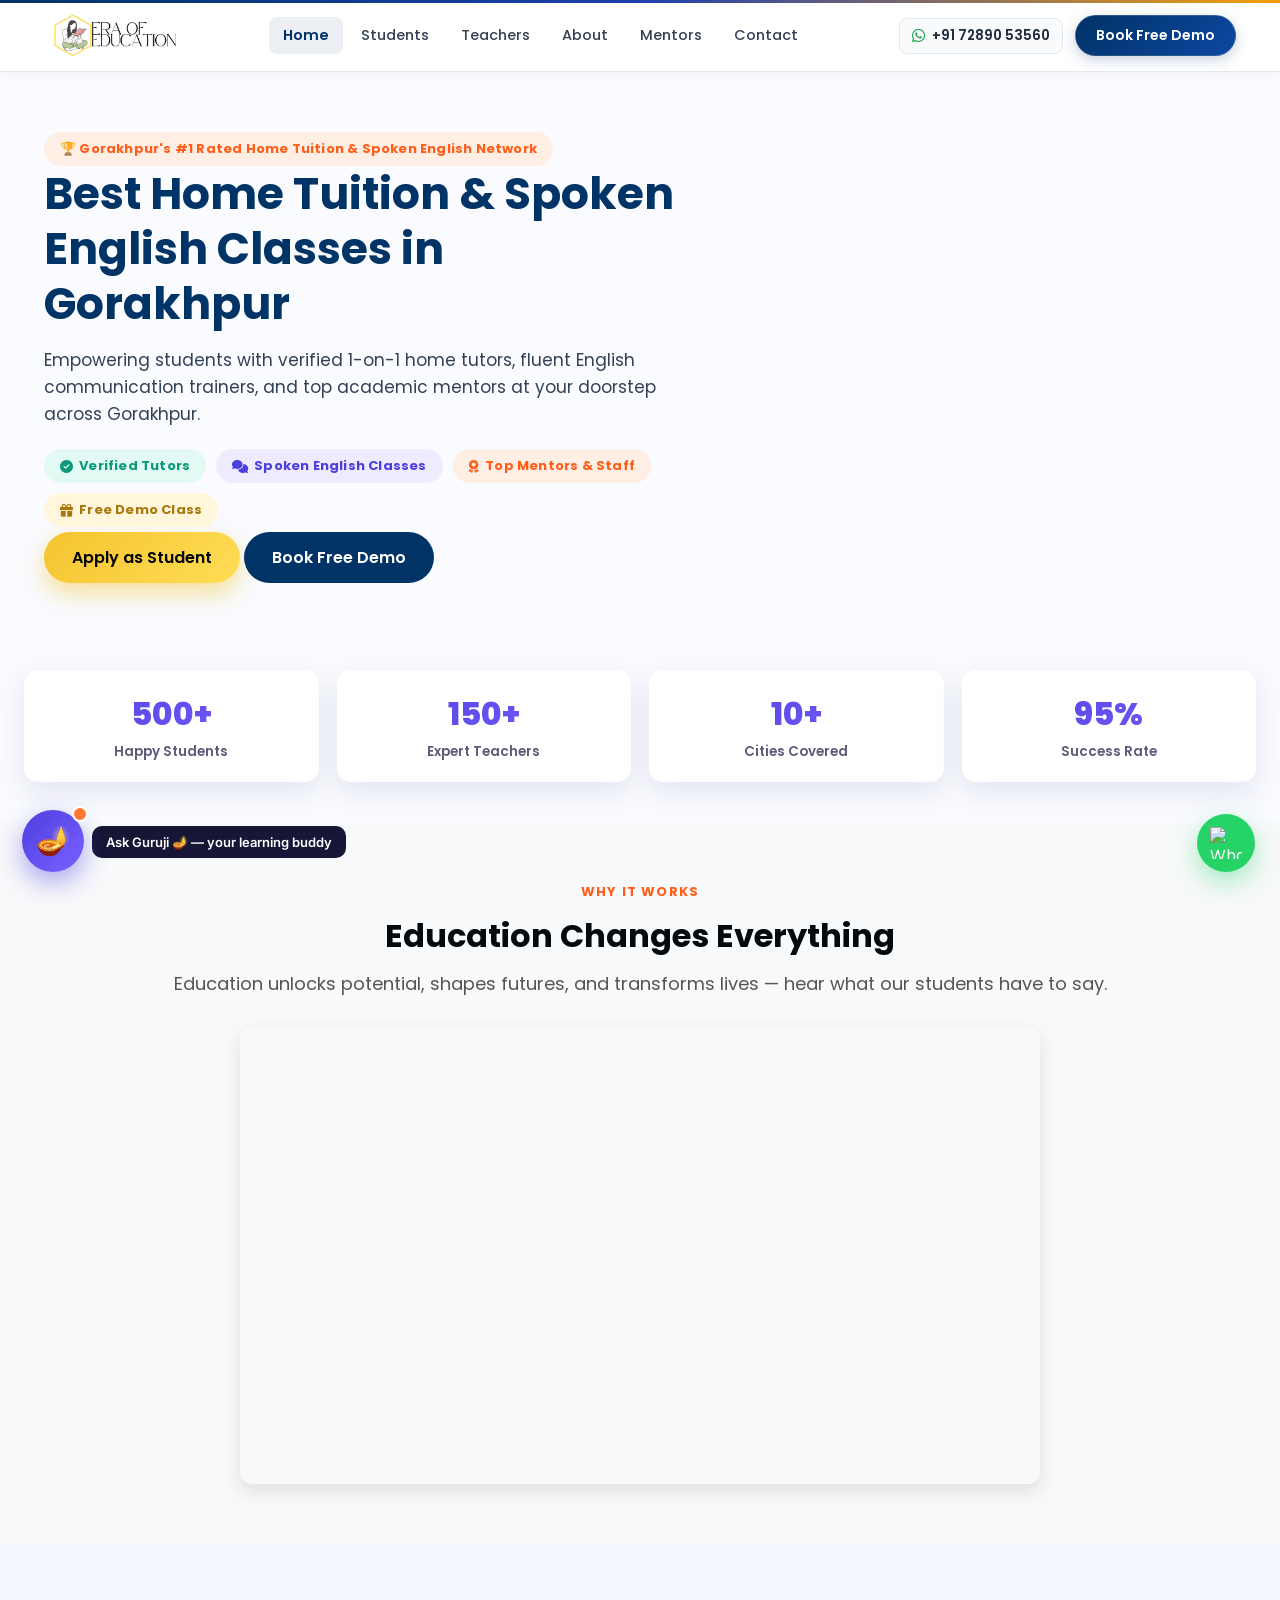
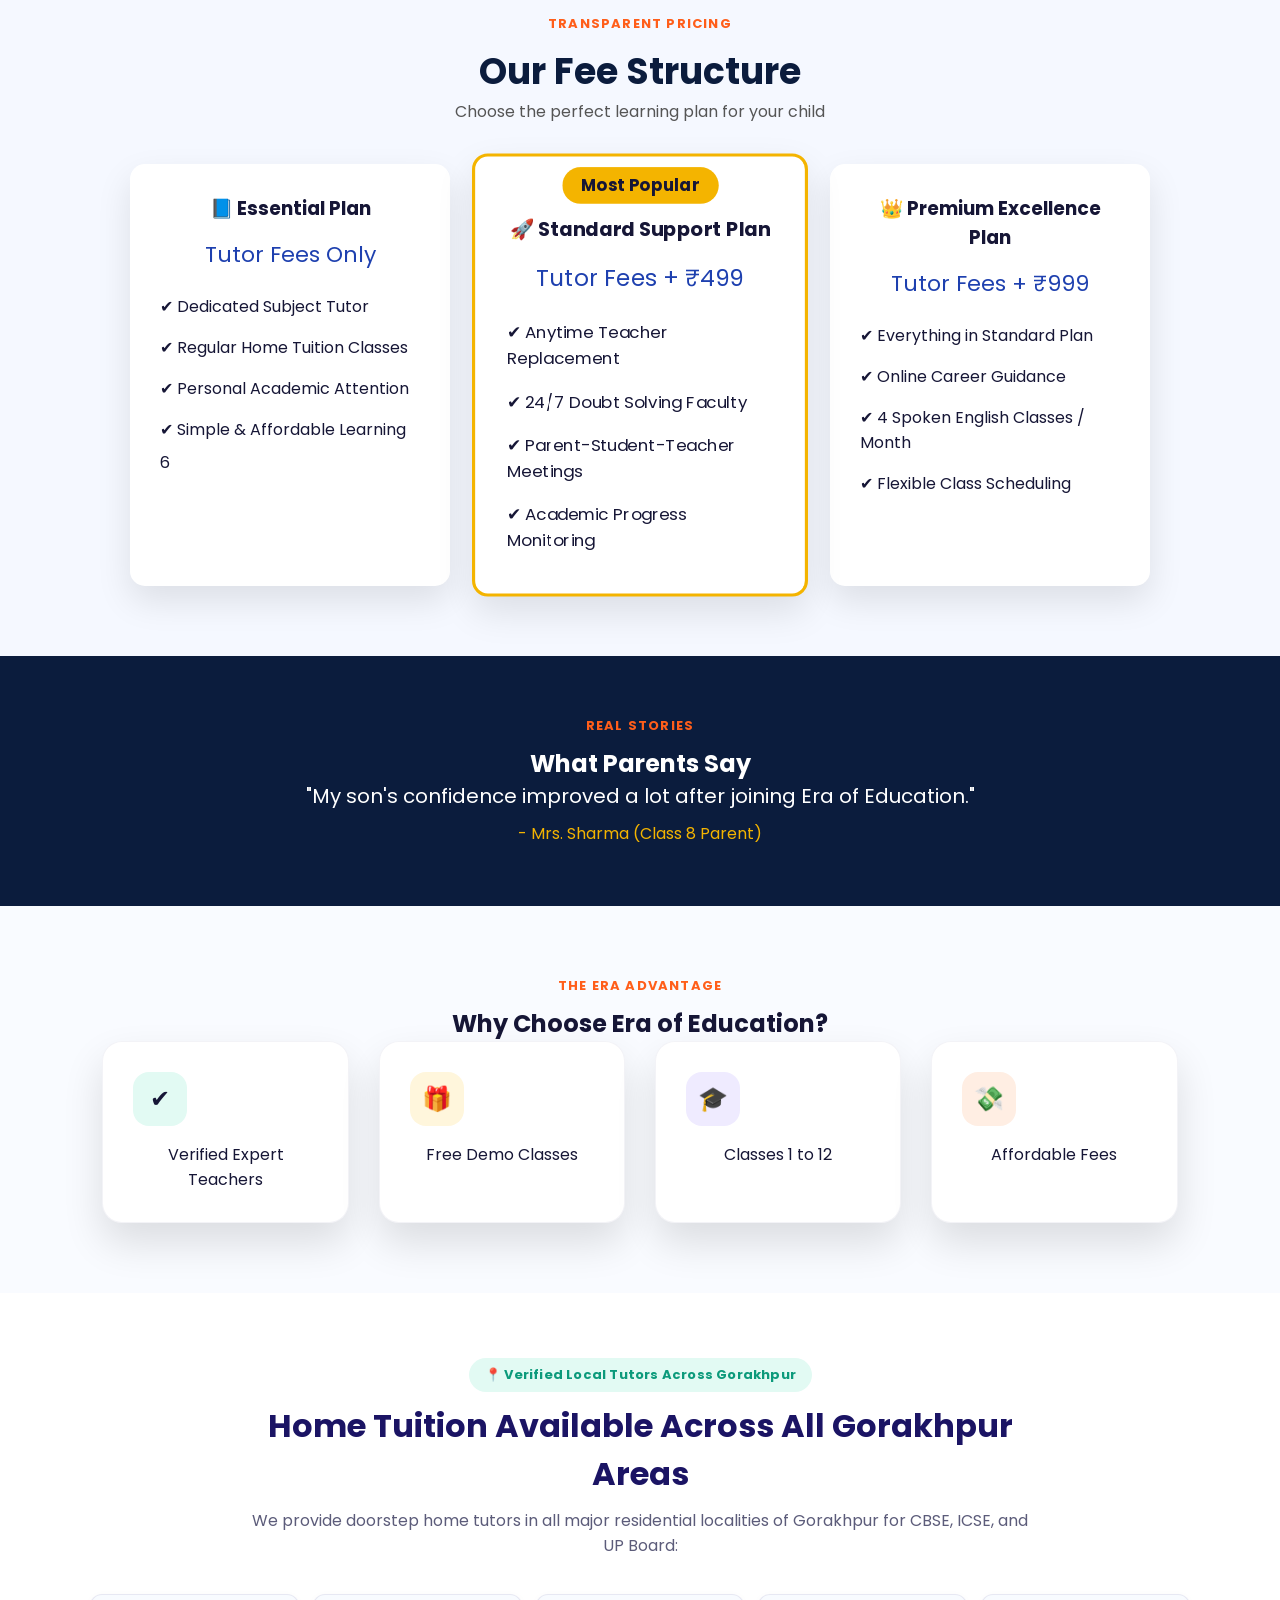
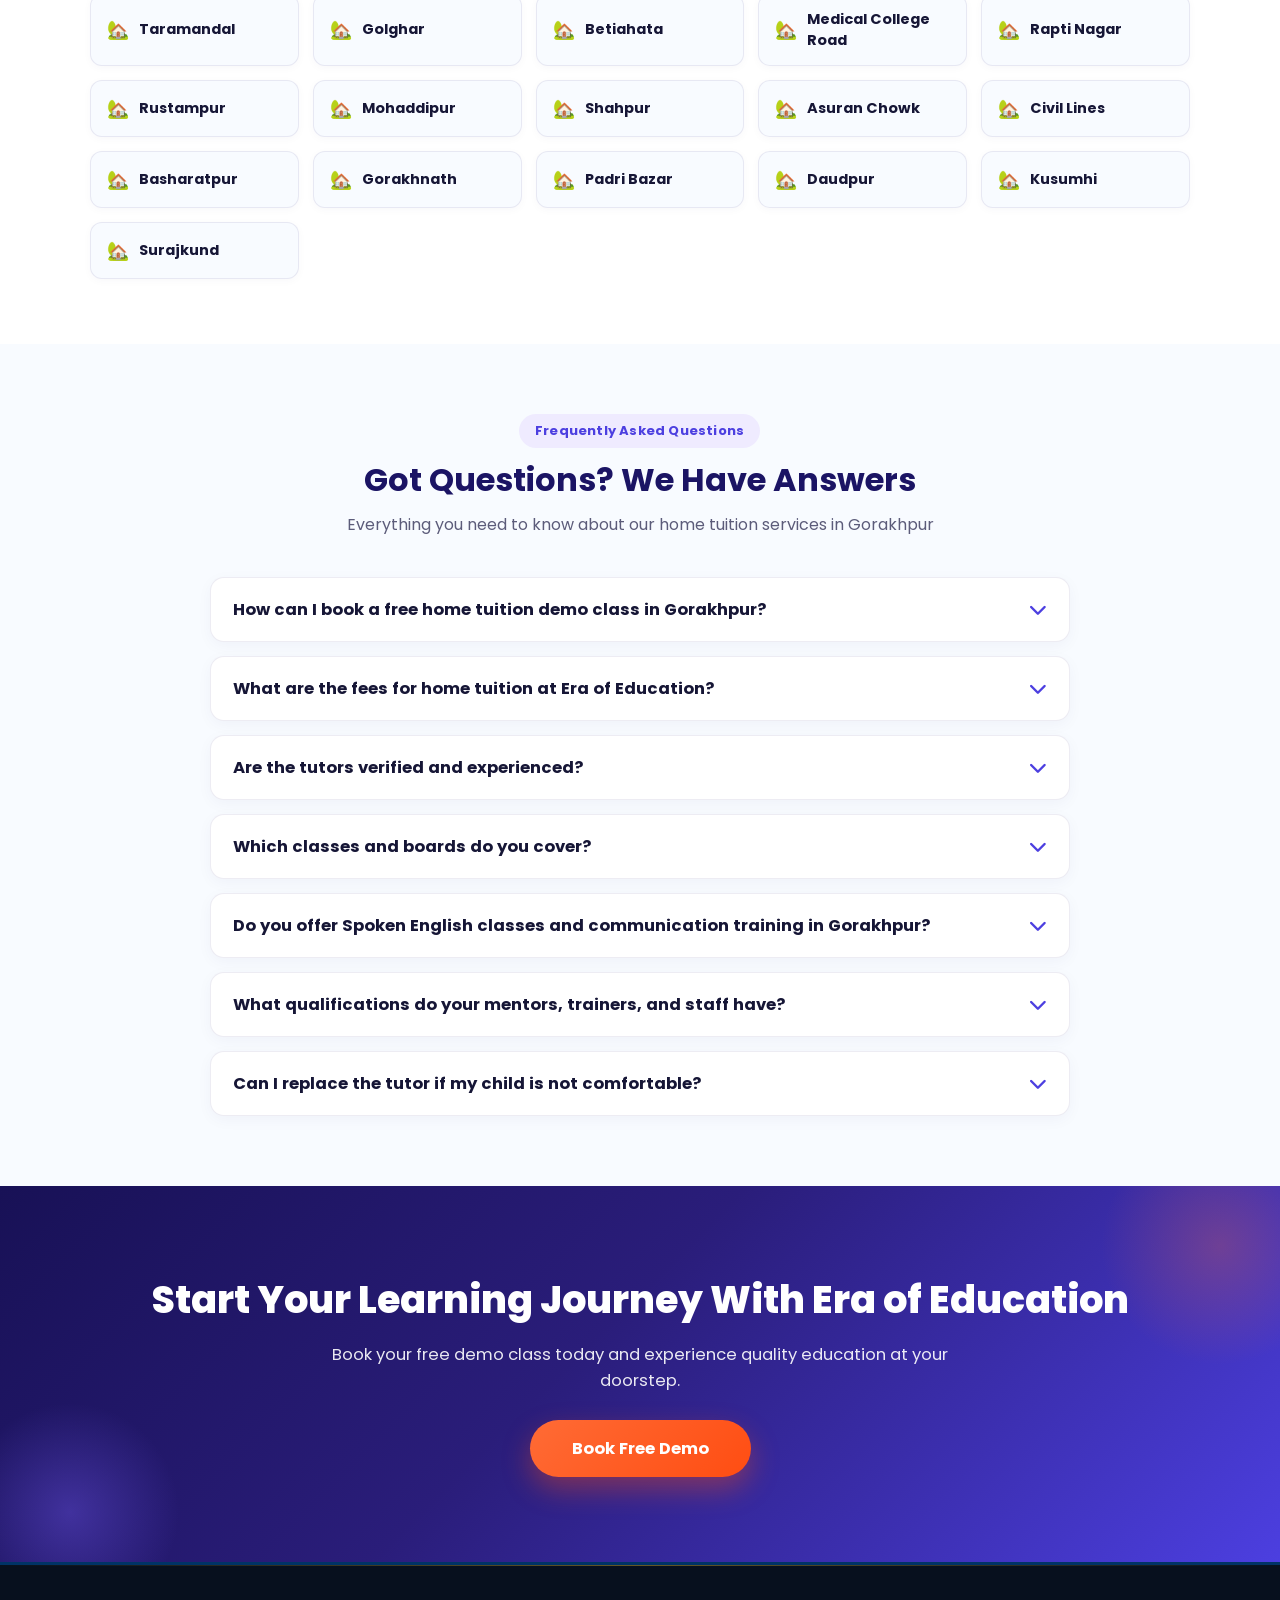
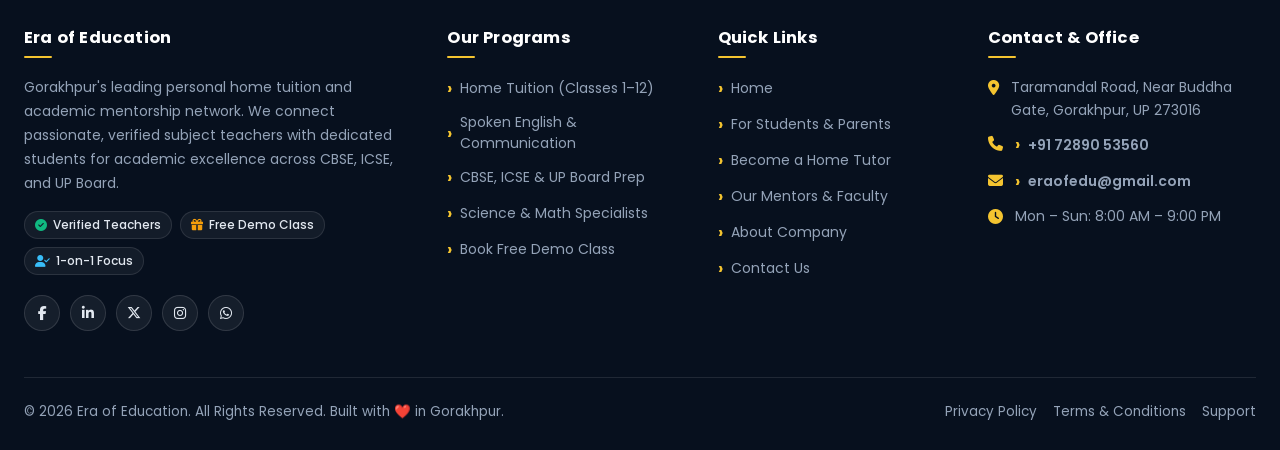
==== index.html @ efe1ed22 "Fix footer layout by removing legacy 5-column style.css overrides; place Terms & Conditions and lega" ====
<!DOCTYPE html>
<html lang="en">
<head>
  <meta charset="UTF-8">
  <meta name="viewport" content="width=device-width, initial-scale=1.0">
  <title>Best Home Tuition in Gorakhpur | Spoken English Classes & Top Mentors | Era of Education</title>
  <meta name="description" content="Looking for the best home tuition in Gorakhpur? Era of Education provides top academic mentors, certified trainers, and qualified staff for Classes 1-12 (CBSE, ICSE, UP Board) plus fluent Spoken English classes. Book your free demo class today!">
  <meta name="keywords" content="best home tuition in gorakhpur, home tuition in gorakhpur, spoken english classes in gorakhpur, english speaking course gorakhpur, best english tutor gorakhpur, best mentors in gorakhpur, certified trainer and staff gorakhpur, private home tutors gorakhpur, cbse home tuition gorakhpur, icse tuition gorakhpur, up board home tutor, era of education">
  <meta name="author" content="Era of Education">
  <meta name="robots" content="index, follow, max-image-preview:large, max-snippet:-1, max-video-preview:-1">
  <link rel="canonical" href="https://eraofeducation.in/">

  <!-- Geo / Local SEO Tags -->
  <meta name="geo.region" content="IN-UP">
  <meta name="geo.placename" content="Gorakhpur">
  <meta name="geo.position" content="26.7438;83.3988">
  <meta name="ICBM" content="26.7438, 83.3988">

  <!-- Open Graph / Facebook / WhatsApp -->
  <meta property="og:type" content="website">
  <meta property="og:url" content="https://eraofeducation.in/">
  <meta property="og:title" content="Best Home Tuition in Gorakhpur | Spoken English Classes & Top Mentors - Era of Education">
  <meta property="og:description" content="Find Gorakhpur's best home tutors, certified mentors, and Spoken English trainers for CBSE, ICSE & UP Board. 1-on-1 personal attention, affordable fees & free demo class.">
  <meta property="og:image" content="https://eraofeducation.in/images/Logo.PNG">
  <meta property="og:site_name" content="Era of Education">
  <meta property="og:locale" content="en_IN">

  <!-- Twitter Cards -->
  <meta name="twitter:card" content="summary_large_image">
  <meta name="twitter:url" content="https://eraofeducation.in/">
  <meta name="twitter:title" content="Best Home Tuition in Gorakhpur | Spoken English Classes & Top Mentors">
  <meta name="twitter:description" content="Find Gorakhpur's best home tutors, certified mentors, and Spoken English trainers. Book a free demo class today!">
  <meta name="twitter:image" content="https://eraofeducation.in/images/Logo.PNG">

  <!-- Favicons for Google Search & All Browsers (Multiple-of-48px standard) -->
  <link rel="icon" type="image/png" sizes="48x48" href="https://eraofeducation.in/images/favicon-48x48.png">
  <link rel="icon" type="image/png" sizes="96x96" href="https://eraofeducation.in/images/favicon-96x96.png">
  <link rel="icon" type="image/png" sizes="144x144" href="https://eraofeducation.in/images/favicon-144x144.png">
  <link rel="icon" type="image/png" sizes="192x192" href="https://eraofeducation.in/images/favicon-192x192.png">
  <link rel="icon" type="image/png" sizes="512x512" href="https://eraofeducation.in/images/favicon-512x512.png">
  <link rel="icon" type="image/png" sizes="32x32" href="https://eraofeducation.in/images/favicon-32x32.png">
  <link rel="icon" type="image/png" sizes="16x16" href="https://eraofeducation.in/images/favicon-16x16.png">
  <link rel="shortcut icon" href="https://eraofeducation.in/favicon.ico">
  <link rel="apple-touch-icon" sizes="180x180" href="https://eraofeducation.in/images/apple-touch-icon.png">
  <link rel="manifest" href="site.webmanifest">

  <!-- Preconnect & Fonts -->
  <link rel="preconnect" href="https://fonts.googleapis.com">
  <link rel="preconnect" href="https://fonts.gstatic.com" crossorigin>
  <link href="https://fonts.googleapis.com/css2?family=Poppins:wght@400;600;700;800&family=Inter:wght@400;500;600;700&display=swap" rel="stylesheet">
  <link rel="stylesheet" href="css/theme.css?v=4.2">
  <link rel="stylesheet" href="css/style.css?v=4.2">
  <link rel="stylesheet" href="css/guruji.css?v=4.2">
  <link rel="stylesheet" href="https://cdnjs.cloudflare.com/ajax/libs/font-awesome/6.5.0/css/all.min.css">

  <!-- JSON-LD Structured Data for Google Rich Snippets -->
  <script type="application/ld+json">
  {
    "@context": "https://schema.org",
    "@graph": [
      {
        "@type": "EducationalOrganization",
        "@id": "https://eraofeducation.in/#organization",
        "name": "Era of Education",
        "alternateName": "Era of Education Parents Home Tuition",
        "url": "https://eraofeducation.in/",
        "logo": {
          "@type": "ImageObject",
          "url": "https://eraofeducation.in/images/Logo.PNG",
          "width": 440,
          "height": 146
        },
        "image": "https://eraofeducation.in/images/favicon-512x512.png",
        "description": "Era of Education is Gorakhpur's leading educational platform connecting students with verified home tutors, fluent Spoken English trainers, and top academic mentors for Classes 1 to 12 across CBSE, ICSE, and UP Board.",
        "telephone": "+91-7289053560",
        "email": "eraofedu@gmail.com",
        "priceRange": "₹₹",
        "address": {
          "@type": "PostalAddress",
          "streetAddress": "Taramandal Road",
          "addressLocality": "Gorakhpur",
          "addressRegion": "Uttar Pradesh",
          "postalCode": "273016",
          "addressCountry": "IN"
        },
        "geo": {
          "@type": "GeoCoordinates",
          "latitude": "26.7438",
          "longitude": "83.3988"
        },
        "founder": {
          "@type": "Person",
          "name": "Akash Sahani",
          "jobTitle": "Founder & CEO"
        },
        "hasOfferCatalog": {
          "@type": "OfferCatalog",
          "name": "Educational Services in Gorakhpur",
          "itemListElement": [
            {
              "@type": "Offer",
              "itemOffered": {
                "@type": "Service",
                "name": "1-on-1 Doorstep Home Tuition (Class 1-12)",
                "description": "Personalized home tuition for CBSE, ICSE, and UP Board students across Gorakhpur."
              }
            },
            {
              "@type": "Offer",
              "itemOffered": {
                "@type": "Service",
                "name": "Spoken English & Communication Mastery Classes",
                "description": "Comprehensive English speaking, grammar, fluency, and personality development classes."
              }
            },
            {
              "@type": "Offer",
              "itemOffered": {
                "@type": "Service",
                "name": "Expert Mentorship & Academic Guidance",
                "description": "1-on-1 guidance by certified trainers, university alumni, and experienced academic staff."
              }
            }
          ]
        },
        "aggregateRating": {
          "@type": "AggregateRating",
          "ratingValue": "4.9",
          "bestRating": "5",
          "worstRating": "1",
          "ratingCount": "348",
          "reviewCount": "312"
        },
        "review": [
          {
            "@type": "Review",
            "author": { "@type": "Person", "name": "Mrs. Sharma" },
            "datePublished": "2026-08-15",
            "reviewBody": "My son's confidence improved a lot after joining Era of Education. The home tutor is punctual, dedicated, and very knowledgeable.",
            "reviewRating": { "@type": "Rating", "ratingValue": "5", "bestRating": "5" }
          },
          {
            "@type": "Review",
            "author": { "@type": "Person", "name": "Mr. Verma" },
            "datePublished": "2026-08-20",
            "reviewBody": "Very professional teachers and great support system. Best home tuition service in Gorakhpur.",
            "reviewRating": { "@type": "Rating", "ratingValue": "5", "bestRating": "5" }
          }
        ],
        "areaServed": [
          { "@type": "City", "name": "Gorakhpur" },
          { "@type": "AdministrativeArea", "name": "Uttar Pradesh" }
        ],
        "sameAs": [
          "https://facebook.com/eraofeducation",
          "https://instagram.com/eraofeducation",
          "https://linkedin.com/company/eraofeducation",
          "https://twitter.com/eraofedu"
        ]
      },
      {
        "@type": "BreadcrumbList",
        "@id": "https://eraofeducation.in/#breadcrumb",
        "itemListElement": [
          {
            "@type": "ListItem",
            "position": 1,
            "name": "Home",
            "item": "https://eraofeducation.in/"
          }
        ]
      },
      {
        "@type": "WebSite",
        "@id": "https://eraofeducation.in/#website",
        "url": "https://eraofeducation.in/",
        "name": "Era of Education",
        "publisher": {
          "@id": "https://eraofeducation.in/#organization"
        },
        "inLanguage": "en-IN"
      },
      {
        "@type": "FAQPage",
        "@id": "https://eraofeducation.in/#faq",
        "mainEntity": [
          {
            "@type": "Question",
            "name": "How can I book a free home tuition demo class in Gorakhpur?",
            "acceptedAnswer": {
              "@type": "Answer",
              "text": "You can easily book a free demo class by clicking the 'Book Free Demo' button on our website or messaging us on WhatsApp at +91 7289053560. We will assign a qualified subject teacher to your home for a demo session."
            }
          },
          {
            "@type": "Question",
            "name": "Do you offer Spoken English classes and communication training in Gorakhpur?",
            "acceptedAnswer": {
              "@type": "Answer",
              "text": "Yes! Era of Education provides dedicated Spoken English, grammar fluency, public speaking, and personality development classes in Gorakhpur conducted by certified language trainers."
            }
          },
          {
            "@type": "Question",
            "name": "What qualifications do your mentors, trainers, and staff have?",
            "acceptedAnswer": {
              "@type": "Answer",
              "text": "Our mentors, trainers, and staff hold top qualifications including Postgraduation, MBA, LL.B., and M.Com. from prestigious institutions like DDU Gorakhpur University and ITS Delhi, ensuring top-tier academic guidance."
            }
          },
          {
            "@type": "Question",
            "name": "What are the fees for home tuition at Era of Education?",
            "acceptedAnswer": {
              "@type": "Answer",
              "text": "Our pricing is transparent and affordable. We offer Essential (tutor fees only), Standard Support (tutor fees + ₹499 with 24/7 doubt solving and progress tracking), and Premium Excellence (tutor fees + ₹999 with spoken English and career guidance)."
            }
          },
          {
            "@type": "Question",
            "name": "Are the home tutors background verified?",
            "acceptedAnswer": {
              "@type": "Answer",
              "text": "Yes, 100% of our teachers undergo strict background verification, qualification checks, and teaching demos before being matched with any student."
            }
          },
          {
            "@type": "Question",
            "name": "Which boards and classes do you cater to?",
            "acceptedAnswer": {
              "@type": "Answer",
              "text": "We provide dedicated home tutors for Nursery to Class 12 across CBSE, ICSE, ISC, and UP State Board for all subjects including Mathematics, Science, Physics, Chemistry, Biology, English, and Commerce."
            }
          },
          {
            "@type": "Question",
            "name": "Can we change the teacher if the student is not satisfied?",
            "acceptedAnswer": {
              "@type": "Answer",
              "text": "Yes, parent and student satisfaction is our priority. If you are not completely satisfied with a teacher, we provide prompt tutor replacement without any hassle."
            }
          }
        ]
      }
    ]
  }
  </script>
</head>
<body>

<header class="site-header" id="siteHeader">
  <div class="nav-container">
    <a href="index.html" class="logo" aria-label="Era of Education Home">
      <img src="images/Logo.PNG" alt="Era of Education Logo">
    </a>

    <nav class="nav-links" id="navLinks">
      <a href="index.html" class="active">Home</a>
      <a href="student.html">Students</a>
      <a href="teacher.html">Teachers</a>
      <a href="about.html">About</a>
      <a href="team.html">Mentors</a>
      <a href="contact.html">Contact</a>
      <div class="nav-mobile-action">
        <a href="demo.html" class="nav-mobile-cta">Book Free Demo</a>
        <a href="https://wa.me/917289053560" target="_blank" rel="noopener noreferrer" class="nav-mobile-wa">
          <i class="fa-brands fa-whatsapp"></i> WhatsApp Helpline
        </a>
      </div>
    </nav>

    <div class="nav-actions">
      <a href="https://wa.me/917289053560" target="_blank" rel="noopener noreferrer" class="nav-phone" title="WhatsApp Helpline Gorakhpur">
        <i class="fa-brands fa-whatsapp"></i>
        <span>+91 72890 53560</span>
      </a>
      <a href="demo.html" class="nav-cta">Book Free Demo</a>
      <button class="menu-toggle" id="menuToggle" aria-label="Toggle navigation menu">
        <span></span><span></span><span></span>
      </button>
    </div>
  </div>
</header>

<section class="hero">
  <div class="hero-text reveal">
    <span class="pill-badge pill-orange">🏆 Gorakhpur's #1 Rated Home Tuition & Spoken English Network</span>
    <h1>Best Home Tuition & Spoken English Classes in Gorakhpur</h1>
    <p>Empowering students with verified 1-on-1 home tutors, fluent English communication trainers, and top academic mentors at your doorstep across Gorakhpur.</p>

    <div class="hero-badges" style="display:flex;gap:10px;flex-wrap:wrap;margin:18px 0;">
      <span class="pill-badge pill-teal"><i class="fa-solid fa-circle-check"></i> Verified Tutors</span>
      <span class="pill-badge pill-purple"><i class="fa-solid fa-comments"></i> Spoken English Classes</span>
      <span class="pill-badge pill-orange"><i class="fa-solid fa-award"></i> Top Mentors & Staff</span>
      <span class="pill-badge pill-yellow"><i class="fa-solid fa-gift"></i> Free Demo Class</span>
    </div>

    <div class="hero-buttons">
      <a href="student.html" class="btn primary">Apply as Student</a>
      <a href="demo.html" class="btn secondary">Book Free Demo</a>
    </div>
  </div>

  <div class="hero-image reveal reveal-delay-2">
    <img id="heroImg" class="float" src="https://images.pexels.com/photos/4145193/pexels-photo-4145193.jpeg" alt="Best Home Tuition in Gorakhpur - Era of Education student studying with expert tutor" loading="lazy">
  </div>
</section>
<a href="https://wa.me/917289053560?text=Hello%20Era%20of%20Education%20Team%20👋%0A%0AI%20am%20interested%20in%20your%20home%20tuition%20and%20Spoken%20English%20services.%0A%0APlease%20guide%20me%20about:%0A1)%20Student%20Admission%0A2)%20Free%20Demo%20Class%0A3)%20Teacher%20Registration%0A4)%20Fees%20Details%0A%0AThank%20You!"
   class="whatsapp-float"
   target="_blank" rel="noopener noreferrer">
  <img src="https://cdn-icons-png.flaticon.com/512/124/124034.png" alt="WhatsApp Chat">
</a>

<!-- Stats Strip -->
<section class="section-pad" style="padding-top:40px;padding-bottom:40px;">
  <div class="container-xl reveal stats-grid">
    <div class="stat-card">
      <div class="stat-num" data-count="500" data-suffix="+">0</div>
      <div class="stat-label">Happy Students</div>
    </div>
    <div class="stat-card">
      <div class="stat-num" data-count="150" data-suffix="+">0</div>
      <div class="stat-label">Expert Teachers</div>
    </div>
    <div class="stat-card">
      <div class="stat-num" data-count="10" data-suffix="+">0</div>
      <div class="stat-label">Cities Covered</div>
    </div>
    <div class="stat-card">
      <div class="stat-num" data-count="95" data-suffix="%">0</div>
      <div class="stat-label">Success Rate</div>
    </div>
  </div>
</section>

<section id="education-testimonial" class="video-testimonial-section">
  <div class="container reveal">
    <span class="eyebrow center" style="display:block;">Why It Works</span>
    <h2 class="section-title">Education Changes Everything</h2>
    <p class="section-subtitle">Education unlocks potential, shapes futures, and transforms lives — hear what our students have to say.</p>

    <div class="video-wrapper">
      <iframe 
        width="560" 
        height="315" 
        src="https://www.youtube.com/embed/Mov5Ae78fKE" 
        title="Student Testimonial - Era of Education" 
        frameborder="0" 
        allow="accelerometer; autoplay; clipboard-write; encrypted-media; gyroscope; picture-in-picture" 
        allowfullscreen>
      </iframe>
    </div>
  </div>
</section>
<!-- Tuition Pricing Section -->
  <section class="pricing-section" id="pricing">
  <div class="pricing-container animate">

    <span class="eyebrow center" style="display:block;">Transparent Pricing</span>
    <h2 class="section-title">Our Fee Structure</h2>
    <p class="section-subtitle">Choose the perfect learning plan for your child</p>

    <div class="pricing-grid">

      <!-- Essential -->
      <div class="pricing-card">
        <h3>📘 Essential Plan</h3>
        <p class="price">Tutor Fees Only</p>
        <ul>
          <li>✔ Dedicated Subject Tutor</li>
          <li>✔ Regular Home Tuition Classes</li>
          <li>✔ Personal Academic Attention</li>
          <li>✔ Simple & Affordable Learning</li>6
        </ul>
         
      </div>

      <!-- Popular -->
      <div class="pricing-card popular">
        <span class="badge">Most Popular</span>
        <h3>🚀 Standard Support Plan</h3>
        <p class="price">Tutor Fees + ₹499</p>
        <ul>
          <li>✔ Anytime Teacher Replacement</li>
          <li>✔ 24/7 Doubt Solving Faculty</li>
          <li>✔ Parent-Student-Teacher Meetings</li>
          <li>✔ Academic Progress Monitoring</li>
        </ul>
        
      </div>

      <!-- Premium -->
      <div class="pricing-card">
        <h3>👑 Premium Excellence Plan</h3>
        <p class="price">Tutor Fees + ₹999</p>
        <ul>
          <li>✔ Everything in Standard Plan</li>
          <li>✔ Online Career Guidance</li>
          <li>✔ 4 Spoken English Classes / Month</li>
          <li>✔ Flexible Class Scheduling</li>
        </ul>
         
      </div>

    </div>

     

  </div>
</section>

<!-- Testimonials -->
<section class="testimonial-section animate">
  <span class="eyebrow center" style="display:block;">Real Stories</span>
  <h2>What Parents Say</h2>

  <div class="testimonial-slider" id="slider">
    <div class="testimonial active">
      "My son's confidence improved a lot after joining Era of Education."
      <span>- Mrs. Sharma (Class 8 Parent)</span>
    </div>

    <div class="testimonial">
      "Very professional teachers and great support system."
      <span>- Mr. Verma (Class 10 Parent)</span>
    </div>

    <div class="testimonial">
      "Best home tuition service in Gorakhpur."
      <span>- Mrs. Gupta</span>
    </div>
  </div>
</section>
 
 
<section class="features">
  <span class="eyebrow center" style="display:block;">The Era Advantage</span>
  <h2>Why Choose Era of Education?</h2>
  <div class="feature-grid">
    <div class="card icon-card reveal"><div class="icon-circle" style="background:#E2FAF3;">✔</div>Verified Expert Teachers</div>
    <div class="card icon-card reveal reveal-delay-1"><div class="icon-circle" style="background:#FFF6DC;">🎁</div>Free Demo Classes</div>
    <div class="card icon-card reveal reveal-delay-2"><div class="icon-circle" style="background:#EFEBFF;">🎓</div>Classes 1 to 12</div>
    <div class="card icon-card reveal reveal-delay-3"><div class="icon-circle" style="background:#FFEEE3;">💸</div>Affordable Fees</div>
  </div>
</section>

<!-- Local SEO Coverage: Popular Localities in Gorakhpur -->
<section class="local-coverage-section reveal" id="localities">
  <div class="container-xl" style="max-width:1100px;margin:0 auto;">
    <div style="text-align:center;max-width:800px;margin:0 auto 36px;">
      <span class="pill-badge pill-teal">📍 Verified Local Tutors Across Gorakhpur</span>
      <h2 style="font-size:32px;color:var(--indigo-900);margin:10px 0;">Home Tuition Available Across All Gorakhpur Areas</h2>
      <p style="color:var(--text-mute);font-size:16px;">We provide doorstep home tutors in all major residential localities of Gorakhpur for CBSE, ICSE, and UP Board:</p>
    </div>

    <div class="locality-grid">
      <div class="locality-card"><span>🏡</span> <strong>Taramandal</strong></div>
      <div class="locality-card"><span>🏡</span> <strong>Golghar</strong></div>
      <div class="locality-card"><span>🏡</span> <strong>Betiahata</strong></div>
      <div class="locality-card"><span>🏡</span> <strong>Medical College Road</strong></div>
      <div class="locality-card"><span>🏡</span> <strong>Rapti Nagar</strong></div>
      <div class="locality-card"><span>🏡</span> <strong>Rustampur</strong></div>
      <div class="locality-card"><span>🏡</span> <strong>Mohaddipur</strong></div>
      <div class="locality-card"><span>🏡</span> <strong>Shahpur</strong></div>
      <div class="locality-card"><span>🏡</span> <strong>Asuran Chowk</strong></div>
      <div class="locality-card"><span>🏡</span> <strong>Civil Lines</strong></div>
      <div class="locality-card"><span>🏡</span> <strong>Basharatpur</strong></div>
      <div class="locality-card"><span>🏡</span> <strong>Gorakhnath</strong></div>
      <div class="locality-card"><span>🏡</span> <strong>Padri Bazar</strong></div>
      <div class="locality-card"><span>🏡</span> <strong>Daudpur</strong></div>
      <div class="locality-card"><span>🏡</span> <strong>Kusumhi</strong></div>
      <div class="locality-card"><span>🏡</span> <strong>Surajkund</strong></div>
    </div>
  </div>
</section>

<!-- FAQ Section for Google Ranking & Rich Snippets -->
<section class="faq-section reveal" id="faqs">
  <div class="faq-container">
    <div class="faq-header">
      <span class="pill-badge pill-purple">Frequently Asked Questions</span>
      <h2>Got Questions? We Have Answers</h2>
      <p>Everything you need to know about our home tuition services in Gorakhpur</p>
    </div>

    <div class="faq-list">
      <div class="faq-item">
        <button class="faq-question" type="button" aria-expanded="false">
          <span>How can I book a free home tuition demo class in Gorakhpur?</span>
          <span class="faq-icon"><i class="fa-solid fa-chevron-down"></i></span>
        </button>
        <div class="faq-answer">
          You can easily book a 100% free demo class by clicking the 'Book Free Demo' button on our website or directly messaging us on WhatsApp at +91 7289053560. We will match an expert subject tutor according to your child's syllabus and schedule a demo at your doorstep.
        </div>
      </div>

      <div class="faq-item">
        <button class="faq-question" type="button" aria-expanded="false">
          <span>What are the fees for home tuition at Era of Education?</span>
          <span class="faq-icon"><i class="fa-solid fa-chevron-down"></i></span>
        </button>
        <div class="faq-answer">
          Our pricing is transparent and highly affordable. We offer three flexible tiers: Essential Plan (only tutor fees), Standard Support Plan (tutor fees + ₹499 with 24/7 doubt solving and progress monitoring), and Premium Excellence Plan (tutor fees + ₹999 with spoken English and career guidance).
        </div>
      </div>

      <div class="faq-item">
        <button class="faq-question" type="button" aria-expanded="false">
          <span>Are the tutors verified and experienced?</span>
          <span class="faq-icon"><i class="fa-solid fa-chevron-down"></i></span>
        </button>
        <div class="faq-answer">
          Yes, 100% of our educators are strictly verified through document checks, educational qualification audits, and live teaching interviews before taking classes.
        </div>
      </div>

      <div class="faq-item">
        <button class="faq-question" type="button" aria-expanded="false">
          <span>Which classes and boards do you cover?</span>
          <span class="faq-icon"><i class="fa-solid fa-chevron-down"></i></span>
        </button>
        <div class="faq-answer">
          We provide home tuition for Classes 1 to 12 for CBSE, ICSE, ISC, and UP State Board. We cover Mathematics, Science (Physics, Chemistry, Biology), English, Hindi, Social Science, Accountancy, Economics, and Computer Science.
        </div>
      </div>

      <div class="faq-item">
        <button class="faq-question" type="button" aria-expanded="false">
          <span>Do you offer Spoken English classes and communication training in Gorakhpur?</span>
          <span class="faq-icon"><i class="fa-solid fa-chevron-down"></i></span>
        </button>
        <div class="faq-answer">
          Yes! Era of Education provides dedicated Spoken English, grammar fluency, public speaking, and personality development classes in Gorakhpur conducted by certified language trainers. We help students gain natural fluency and confidence for school debates, competitions, and board viva.
        </div>
      </div>

      <div class="faq-item">
        <button class="faq-question" type="button" aria-expanded="false">
          <span>What qualifications do your mentors, trainers, and staff have?</span>
          <span class="faq-icon"><i class="fa-solid fa-chevron-down"></i></span>
        </button>
        <div class="faq-answer">
          Our mentors, trainers, and faculty staff hold top qualifications including Postgraduation, MBA, LL.B., and M.Com. from prestigious institutions like DDU Gorakhpur University and ITS Delhi. Every educator undergoes strict academic audits and live teaching evaluations before mentoring students.
        </div>
      </div>

      <div class="faq-item">
        <button class="faq-question" type="button" aria-expanded="false">
          <span>Can I replace the tutor if my child is not comfortable?</span>
          <span class="faq-icon"><i class="fa-solid fa-chevron-down"></i></span>
        </button>
        <div class="faq-answer">
          Absolutely. Your child's comfort and academic growth are our top priorities. If you ever feel the teacher is not the right fit, we provide immediate teacher replacement at zero extra charge.
        </div>
      </div>
    </div>
  </div>
</section>

<section class="cta">
 <h2>Start Your Learning Journey With Era of Education</h2>
<p>Book your free demo class today and experience quality education at your doorstep.</p>

  <a href="demo.html" class="demo-btn">Book Free Demo</a>
</section>
 


<!-- Modern Executive Footer -->
<footer class="site-footer-modern">
  <div class="footer-container">
    

    <!-- 4-Column Main Grid -->
    <div class="footer-main-grid">
      <!-- Col 1: About Era of Education -->
      <div class="footer-col footer-about">
        <h4>Era of Education</h4>
        <p>
          Gorakhpur's leading personal home tuition and academic mentorship network. We connect passionate, verified subject teachers with dedicated students for academic excellence across CBSE, ICSE, and UP Board.
        </p>
        <div class="footer-trust-pills">
          <span class="footer-pill"><i class="fa-solid fa-circle-check" style="color:#10b981;"></i> Verified Teachers</span>
          <span class="footer-pill"><i class="fa-solid fa-gift" style="color:#f59e0b;"></i> Free Demo Class</span>
          <span class="footer-pill"><i class="fa-solid fa-user-check" style="color:#38bdf8;"></i> 1-on-1 Focus</span>
        </div>
        <div class="footer-social-icons">
          <a href="https://facebook.com/eraofeducation" target="_blank" rel="noopener noreferrer" aria-label="Facebook"><i class="fa-brands fa-facebook-f"></i></a>
          <a href="https://linkedin.com/company/eraofeducation" target="_blank" rel="noopener noreferrer" aria-label="LinkedIn"><i class="fa-brands fa-linkedin-in"></i></a>
          <a href="https://twitter.com/eraofedu" target="_blank" rel="noopener noreferrer" aria-label="Twitter"><i class="fa-brands fa-x-twitter"></i></a>
          <a href="https://instagram.com/eraofeducation" target="_blank" rel="noopener noreferrer" aria-label="Instagram"><i class="fa-brands fa-instagram"></i></a>
          <a href="https://wa.me/917289053560" target="_blank" rel="noopener noreferrer" aria-label="WhatsApp"><i class="fa-brands fa-whatsapp"></i></a>
        </div>
      </div>

      <!-- Col 2: Programs & Subjects -->
      <div class="footer-col">
        <h4>Our Programs</h4>
        <ul>
          <li><a href="student.html">Home Tuition (Classes 1–12)</a></li>
          <li><a href="student.html">Spoken English & Communication</a></li>
          <li><a href="student.html">CBSE, ICSE & UP Board Prep</a></li>
          <li><a href="student.html">Science & Math Specialists</a></li>
          <li><a href="demo.html">Book Free Demo Class</a></li>
        </ul>
      </div>

      <!-- Col 3: Quick Navigation -->
      <div class="footer-col">
        <h4>Quick Links</h4>
        <ul>
          <li><a href="index.html">Home</a></li>
          <li><a href="student.html">For Students & Parents</a></li>
          <li><a href="teacher.html">Become a Home Tutor</a></li>
          <li><a href="team.html">Our Mentors & Faculty</a></li>
          <li><a href="about.html">About Company</a></li>
          <li><a href="contact.html">Contact Us</a></li>
        </ul>
      </div>

      <!-- Col 4: Contact & Gorakhpur Presence -->
      <div class="footer-col">
        <h4>Contact & Office</h4>
        <ul class="footer-contact-list">
          <li>
            <i class="fa-solid fa-location-dot"></i>
            <span>Taramandal Road, Near Buddha Gate, Gorakhpur, UP 273016</span>
          </li>
          <li>
            <i class="fa-solid fa-phone"></i>
            <a href="tel:+917289053560">+91 72890 53560</a>
          </li>
          <li>
            <i class="fa-solid fa-envelope"></i>
            <a href="mailto:eraofedu@gmail.com">eraofedu@gmail.com</a>
          </li>
          <li>
            <i class="fa-solid fa-clock"></i>
            <span>Mon – Sun: 8:00 AM – 9:00 PM</span>
          </li>
        </ul>
      </div>
    </div>

    <!-- Bottom Strip -->
    <div class="footer-bottom-strip">
      <div>
        © 2026 Era of Education. All Rights Reserved. Built with ❤️ in Gorakhpur.
      </div>
      <div>
        <a href="about.html">Privacy Policy</a>
        <a href="about.html">Terms & Conditions</a>
        <a href="contact.html">Support</a>
      </div>
    </div>

  </div>
</footer>

<script src="js/script.js?v=4.2"></script>
<script src="js/guruji.js?v=4.2"></script>

</body>
</html>
---- css/theme.css ----
/* ================================================================
   ERA OF EDUCATION — THEME.CSS
   Shared design system (Vedantu-inspired): colorful, animated,
   modern. Loaded on every page alongside the page's own CSS.
   ================================================================ */

@import url('https://fonts.googleapis.com/css2?family=Poppins:wght@500;600;700;800&family=Inter:wght@400;500;600;700&display=swap');

:root{
  /* ---- Color tokens ---- */
  --indigo-900:#1B1464;
  --indigo-700:#2C1F8C;
  --indigo-600:#4C3FE0;
  --purple-500:#7B61FF;
  --orange-500:#FF7A30;
  --orange-600:#FF5E1A;
  --teal-500:#14C8A0;
  --yellow-400:#FFC93C;
  --bg-light:#F6F7FD;
  --bg-card:#FFFFFF;
  --text-dark:#161636;
  --text-mute:#5C5C7A;
  --white:#FFFFFF;

  --grad-primary:linear-gradient(135deg,var(--indigo-600),var(--purple-500));
  --grad-cta:linear-gradient(135deg,var(--orange-500),var(--orange-600));
  --grad-hero:linear-gradient(120deg,var(--indigo-900) 0%,var(--indigo-600) 55%,var(--purple-500) 100%);

  --shadow-soft:0 10px 30px rgba(27,20,100,0.10);
  --shadow-card:0 14px 34px rgba(27,20,100,0.14);
  --radius-lg:22px;
  --radius-md:14px;
  --radius-pill:999px;
}

html {
  scroll-behavior: smooth;
  -webkit-text-size-adjust: 100%;
}
html, body {
  max-width: 100%;
  overflow-x: hidden;
}
* { box-sizing: border-box; }
body {
  font-family: 'Inter', Arial, sans-serif;
  color: var(--text-dark);
  margin: 0;
  padding: 0;
}
img {
  max-width: 100%;
  height: auto;
}
h1,h2,h3,h4,.font-display{font-family:'Poppins',Arial,sans-serif;}

/* ================= HEADER / LUXURY NAVBAR ================= */
/* ================= HEADER / LUXURY NAVBAR ================= */
.site-header {
  position: sticky;
  top: 0;
  z-index: 1000;
  width: 100%;
  height: 72px;
  background: rgba(255, 255, 255, 0.97);
  backdrop-filter: blur(14px);
  -webkit-backdrop-filter: blur(14px);
  border-bottom: 1px solid rgba(226, 232, 240, 0.9);
  box-shadow: 0 2px 10px rgba(15, 23, 42, 0.04);
  transition: box-shadow 0.25s ease, background 0.25s ease;
}

/* Subtle signature top accent brand bar (Navy to Royal Blue to Golden Amber) */
.site-header::before {
  content: "";
  position: absolute;
  top: 0;
  left: 0;
  right: 0;
  height: 3px;
  background: linear-gradient(90deg, #003366 0%, #1e40af 50%, #f59e0b 100%);
  z-index: 10;
}

.site-header.scrolled {
  background: #ffffff;
  box-shadow: 0 4px 20px -2px rgba(15, 23, 42, 0.08);
}

.nav-container {
  max-width: 1240px;
  margin: 0 auto;
  height: 100%;
  display: flex;
  align-items: center;
  justify-content: space-between;
  padding: 0 24px;
  position: relative;
}

/* Brand Logo */
.nav-container .logo {
  display: flex;
  align-items: center;
  text-decoration: none;
  transition: transform 0.2s ease;
}
.nav-container .logo:hover {
  transform: scale(1.02);
}
.nav-container .logo img {
  height: 46px;
  max-height: 46px;
  width: auto;
  display: block;
  object-fit: contain;
}

/* Desktop Nav Links - Clean, Crisp Typography */
.nav-links {
  display: flex;
  align-items: center;
  gap: 4px;
  list-style: none;
  margin: 0;
  padding: 0;
  background: transparent;
  border: none;
}

.nav-links a {
  position: relative;
  text-decoration: none;
  color: #334155;
  font-family: 'Poppins', sans-serif;
  font-weight: 500;
  font-size: 14.5px;
  padding: 8px 14px;
  border-radius: 8px;
  display: inline-flex;
  align-items: center;
  transition: all 0.2s ease;
  white-space: nowrap;
  margin-left: 0 !important;
}

.nav-links a:hover {
  color: #003366;
  background: rgba(0, 51, 102, 0.05);
}

.nav-links a.active {
  color: #003366;
  font-weight: 600;
  background: rgba(0, 51, 102, 0.08);
}

/* Right Nav Actions */
.nav-actions {
  display: flex;
  align-items: center;
  gap: 12px;
}

/* Clean Phone Helpline Link */
.nav-phone {
  display: inline-flex;
  align-items: center;
  gap: 7px;
  background: #f8fafc;
  color: #1e293b;
  border: 1px solid #e2e8f0;
  border-radius: 8px;
  padding: 7px 12px;
  font-size: 13.5px;
  font-weight: 600;
  text-decoration: none;
  transition: all 0.2s ease;
}
.nav-phone i {
  font-size: 15px;
  color: #16a34a;
}
.nav-phone:hover {
  background: #f1f5f9;
  border-color: #cbd5e1;
  color: #003366;
}

/* High-Converting Brand CTA Button */
.nav-cta {
  background: linear-gradient(135deg, #003366 0%, #0d47a1 100%) !important;
  color: #ffffff !important;
  padding: 9px 20px !important;
  border-radius: 50px !important;
  font-weight: 600 !important;
  font-size: 14px !important;
  text-decoration: none !important;
  display: inline-flex !important;
  align-items: center !important;
  justify-content: center !important;
  border: 1px solid rgba(255, 255, 255, 0.15) !important;
  box-shadow: 0 4px 14px rgba(0, 51, 102, 0.22) !important;
  white-space: nowrap !important;
  transition: all 0.25s ease !important;
}
.nav-cta:hover {
  transform: translateY(-1.5px) !important;
  box-shadow: 0 6px 20px rgba(0, 51, 102, 0.32) !important;
  background: linear-gradient(135deg, #002244 0%, #003366 100%) !important;
}

/* Mobile Toggle Hamburger */
.menu-toggle {
  display: none;
  flex-direction: column;
  justify-content: center;
  align-items: center;
  gap: 5px;
  width: 40px;
  height: 40px;
  background: #f8fafc;
  border: 1px solid #e2e8f0;
  border-radius: 8px;
  cursor: pointer;
  padding: 0;
  transition: all 0.2s ease;
}
.menu-toggle:hover {
  background: #f1f5f9;
}
.menu-toggle span {
  width: 20px;
  height: 2px;
  border-radius: 2px;
  background: #1e293b;
  transition: transform 0.25s ease, opacity 0.25s ease;
}
.menu-toggle.open span:nth-child(1) {
  transform: translateY(7px) rotate(45deg);
  background: #003366;
}
.menu-toggle.open span:nth-child(2) {
  opacity: 0;
}
.menu-toggle.open span:nth-child(3) {
  transform: translateY(-7px) rotate(-45deg);
  background: #003366;
}

.nav-mobile-action {
  display: none !important;
}

/* Laptop Refinement: 981px - 1180px */
@media (max-width: 1180px) {
  .nav-container {
    padding: 0 16px;
  }
  .nav-links a {
    padding: 7px 10px;
    font-size: 13.5px;
  }
  .nav-phone span {
    display: none;
  }
  .nav-phone {
    padding: 7px 10px;
  }
  .nav-cta {
    padding: 8px 16px !important;
    font-size: 13.5px !important;
  }
}

/* Breakpoint 980px: Mobile Navigation Drawer */
@media (max-width: 980px) {
  .menu-toggle {
    display: flex;
  }

  .nav-phone {
    display: none;
  }

  .nav-links {
    display: none;
    position: absolute;
    top: 100%;
    left: 0;
    right: 0;
    width: 100%;
    background: #ffffff;
    border-bottom: 2px solid #e2e8f0;
    box-shadow: 0 16px 36px -4px rgba(15, 23, 42, 0.16);
    flex-direction: column;
    align-items: stretch;
    padding: 14px 20px 22px;
    gap: 4px;
    z-index: 1000;
  }

  .nav-links.open {
    display: flex;
    animation: navSlideDown 0.22s ease-out forwards;
  }

  .nav-links a {
    width: 100%;
    padding: 12px 16px;
    font-size: 15.5px;
    border-radius: 8px;
    justify-content: flex-start;
  }

  .nav-links a:hover,
  .nav-links a.active {
    background: #f1f5f9;
  }

  .nav-mobile-action {
    display: flex !important;
    flex-direction: column;
    gap: 10px;
    margin-top: 10px;
    padding-top: 14px;
    border-top: 1px solid #e2e8f0;
  }

  .nav-mobile-cta {
    background: linear-gradient(135deg, #003366 0%, #0d47a1 100%);
    color: #ffffff !important;
    padding: 12px 18px;
    border-radius: 10px;
    text-align: center;
    font-weight: 600;
    font-size: 14.5px;
    text-decoration: none;
    display: flex;
    align-items: center;
    justify-content: center;
    gap: 8px;
  }

  .nav-mobile-wa {
    background: #ecfdf5;
    color: #047857 !important;
    border: 1px solid #a7f3d0;
    padding: 12px 18px;
    border-radius: 10px;
    text-align: center;
    font-weight: 600;
    font-size: 14.5px;
    text-decoration: none;
    display: flex;
    align-items: center;
    justify-content: center;
    gap: 8px;
  }
}

@keyframes navSlideDown {
  from {
    opacity: 0;
    transform: translateY(-8px);
  }
  to {
    opacity: 1;
    transform: translateY(0);
  }
}

@media (max-width: 480px) {
  .site-header {
    height: 64px;
  }
  .nav-container {
    padding: 0 16px;
  }
  .nav-container .logo img {
    height: 38px;
  }
  .nav-cta {
    padding: 8px 14px !important;
    font-size: 13px !important;
  }
}

/* ================= BADGES (signature element) ================= */
.pill-badge{
  display:inline-flex; align-items:center; gap:6px;
  padding:7px 16px; border-radius:var(--radius-pill);
  font-size:13px; font-weight:700; letter-spacing:.2px;
  animation:popIn .5s ease both;
}
.pill-orange{ background:#FFEEE3; color:var(--orange-600); }
.pill-teal{ background:#E2FAF3; color:#0C9A7B; }
.pill-purple{ background:#EFEBFF; color:var(--indigo-600); }
.pill-yellow{ background:#FFF6DC; color:#A8780C; }

@keyframes popIn{ from{opacity:0; transform:scale(.85) translateY(6px);} to{opacity:1; transform:scale(1) translateY(0);} }

/* ================= BUTTONS ================= */
.btn-gradient{
  display:inline-block; padding:15px 32px;
  background:var(--grad-cta); color:#fff;
  border:none; border-radius:var(--radius-pill);
  font-weight:700; font-size:16px; text-decoration:none;
  cursor:pointer; box-shadow:0 10px 24px rgba(255,94,26,0.35);
  transition:transform .25s ease, box-shadow .25s ease;
}
.btn-gradient:hover{ transform:translateY(-3px); box-shadow:0 16px 32px rgba(255,94,26,0.45); }

.btn-outline{
  display:inline-block; padding:14px 30px;
  background:transparent; color:#fff;
  border:2px solid rgba(255,255,255,0.7); border-radius:var(--radius-pill);
  font-weight:700; font-size:16px; text-decoration:none;
  transition:background .25s ease, transform .25s ease;
}
.btn-outline:hover{ background:rgba(255,255,255,0.15); transform:translateY(-3px); }

/* ================= REVEAL ANIMATIONS ================= */
.reveal{ opacity:0; transform:translateY(28px); transition:opacity .7s ease, transform .7s ease; }
.reveal.show{ opacity:1; transform:translateY(0); }
.reveal-delay-1.show{ transition-delay:.1s; }
.reveal-delay-2.show{ transition-delay:.2s; }
.reveal-delay-3.show{ transition-delay:.3s; }
.reveal-delay-4.show{ transition-delay:.4s; }

@keyframes floaty{ 0%,100%{ transform:translateY(0);} 50%{ transform:translateY(-12px);} }
.float{ animation:floaty 4s ease-in-out infinite; }

@keyframes blobPulse{ 0%,100%{ transform:scale(1);} 50%{ transform:scale(1.08);} }

/* ================= ICON CARDS / STAT CARDS (shared components) ================= */
.icon-card{
  background:#fff; border-radius:var(--radius-lg);
  padding:28px 24px; box-shadow:var(--shadow-soft);
  transition:transform .3s ease, box-shadow .3s ease;
  border:1px solid rgba(27,20,100,0.05);
}
.icon-card:hover{ transform:translateY(-8px); box-shadow:var(--shadow-card); }
.icon-card .icon-circle{
  width:54px; height:54px; border-radius:16px;
  display:flex; align-items:center; justify-content:center;
  font-size:24px; margin-bottom:16px;
}
.icon-card h3{ font-size:18px; margin:0 0 8px; color:var(--text-dark); }
.icon-card p{ font-size:14.5px; color:var(--text-mute); line-height:1.6; margin:0; }

.stat-card{
  text-align:center; padding:20px 10px; border-radius:var(--radius-md);
  background:#fff; box-shadow:var(--shadow-soft);
}
.stat-card .stat-num{
  font-family:'Poppins',sans-serif; font-weight:800; font-size:32px;
  background:var(--grad-primary); -webkit-background-clip:text; background-clip:text; color:transparent;
}
.stat-card .stat-label{ font-size:13.5px; color:var(--text-mute); font-weight:600; margin-top:4px; }

/* ================= STEP TIMELINE (How it works) ================= */
.steps-row{ display:flex; gap:24px; flex-wrap:wrap; justify-content:center; }
.step-card{
  flex:1; min-width:220px; max-width:270px;
  background:#fff; border-radius:var(--radius-lg);
  padding:30px 22px; text-align:center;
  box-shadow:var(--shadow-soft); position:relative;
  transition:transform .3s ease;
}
.step-card:hover{ transform:translateY(-6px); }
.step-num{
  width:42px; height:42px; border-radius:50%;
  background:var(--grad-primary); color:#fff;
  font-family:'Poppins',sans-serif; font-weight:700;
  display:flex; align-items:center; justify-content:center;
  margin:0 auto 16px; font-size:17px;
}
.step-card h4{ font-size:16.5px; margin:0 0 8px; }
.step-card p{ font-size:13.5px; color:var(--text-mute); margin:0; line-height:1.6; }

/* ================= TESTIMONIAL CARDS ================= */
.tcard{
  background:#fff; border-radius:var(--radius-lg);
  padding:26px 24px; box-shadow:var(--shadow-soft);
  min-width:260px;
}
.tcard .stars{ color:var(--yellow-400); font-size:14px; margin-bottom:10px; }
.tcard p{ font-size:14.5px; color:var(--text-dark); line-height:1.7; margin:0 0 14px; }
.tcard .who{ font-weight:700; font-size:13.5px; color:var(--indigo-600); }

/* ================= SECTION HELPERS ================= */
.eyebrow{
  display:inline-block; font-size:13px; font-weight:700;
  color:var(--orange-600); letter-spacing:1.2px; text-transform:uppercase;
  margin-bottom:10px;
}
.section-pad{ padding:80px 24px; }
.container-xl{ max-width:1240px; margin:0 auto; }
.center{ text-align:center; }

.back-to-top{ z-index:500; }

/* ================= STATS GRID ================= */
.stats-grid{ display:grid; grid-template-columns:repeat(4,1fr); gap:18px; }
@media (max-width:700px){
  .stats-grid{ grid-template-columns:repeat(2,1fr); }
}

/* Temporary blur utility for images (removed by default for clarity) */
.blur-now{ filter: none; transition:filter .25s ease; }



/* ================= DEMO BOOKING MODAL ================= */
.demo-modal {
  position: fixed;
  top: 0;
  left: 0;
  right: 0;
  bottom: 0;
  display: flex;
  align-items: center;
  justify-content: center;
  z-index: 9999;
  opacity: 0;
  visibility: hidden;
  transition: opacity 0.25s ease, visibility 0.25s ease;
}
.demo-modal.show {
  opacity: 1;
  visibility: visible;
}
.demo-modal-backdrop {
  position: absolute;
  inset: 0;
  background: rgba(15, 23, 42, 0.72);
  backdrop-filter: blur(8px);
  -webkit-backdrop-filter: blur(8px);
}
.demo-modal-dialog {
  position: relative;
  width: 92%;
  max-width: 520px;
  max-height: 90vh;
  overflow-y: auto;
  background: #ffffff;
  border-radius: 24px;
  padding: 32px 28px 28px;
  box-shadow: 0 25px 60px -15px rgba(30, 27, 75, 0.4), 0 0 0 1px rgba(255, 255, 255, 0.8) inset;
  z-index: 2;
  transform: scale(0.94) translateY(12px);
  transition: transform 0.3s cubic-bezier(0.16, 1, 0.3, 1);
}
.demo-modal.show .demo-modal-dialog {
  transform: scale(1) translateY(0);
}
.demo-modal-header {
  margin-bottom: 20px;
  text-align: center;
}
.demo-modal-header h3 {
  margin: 8px 0 6px;
  font-size: 22px;
  font-weight: 700;
  color: var(--indigo-900);
}
.demo-modal-header p {
  margin: 0;
  color: var(--text-mute);
  font-size: 13.5px;
  line-height: 1.5;
}
.demo-modal-close {
  position: absolute;
  right: 18px;
  top: 18px;
  width: 36px;
  height: 36px;
  display: flex;
  align-items: center;
  justify-content: center;
  background: #f1f5f9;
  border: none;
  border-radius: 50%;
  font-size: 16px;
  cursor: pointer;
  color: #64748b;
  transition: all 0.2s ease;
}
.demo-modal-close:hover {
  background: #e2e8f0;
  color: #0f172a;
  transform: rotate(90deg);
}
.demo-modal form {
  display: flex;
  flex-direction: column;
  gap: 14px;
}
.demo-modal-actions {
  display: flex;
  gap: 12px;
  margin-top: 10px;
}
.demo-modal-actions button {
  flex: 1;
  padding: 13px 18px;
  border-radius: 12px;
  font-family: inherit;
  font-size: 14.5px;
  font-weight: 600;
  cursor: pointer;
  transition: all 0.2s ease;
  border: none;
}
.modal-btn-cancel {
  background: #f1f5f9;
  color: #475569;
}
.modal-btn-cancel:hover {
  background: #e2e8f0;
  color: #0f172a;
}
.modal-btn-submit {
  background: linear-gradient(135deg, #4338CA 0%, #6366F1 50%, #06B6D4 100%);
  color: #ffffff;
  box-shadow: 0 4px 15px rgba(99, 102, 241, 0.35);
  display: flex;
  align-items: center;
  justify-content: center;
  gap: 8px;
}
.modal-btn-submit:hover {
  transform: translateY(-2px);
  box-shadow: 0 8px 24px rgba(99, 102, 241, 0.45);
}

@media (max-width:700px){
  body{ font-size:15px; }
  .hero-text h1{ font-size:26px; }
}

/* ================= FAQ SECTION (SEO & User Experience) ================= */
.faq-section {
  padding: 70px 20px;
  background: #f8fbff;
}
.faq-container {
  max-width: 860px;
  margin: 0 auto;
}
.faq-header {
  text-align: center;
  margin-bottom: 40px;
}
.faq-header h2 {
  font-size: 32px;
  color: var(--indigo-900);
  margin: 8px 0;
}
.faq-header p {
  color: var(--text-mute);
  font-size: 16px;
  margin: 0;
}
.faq-list {
  display: flex;
  flex-direction: column;
  gap: 14px;
}
.faq-item {
  background: #ffffff;
  border-radius: var(--radius-md);
  border: 1px solid rgba(27, 20, 100, 0.08);
  box-shadow: 0 4px 15px rgba(27, 20, 100, 0.04);
  overflow: hidden;
  transition: box-shadow .25s ease, border-color .25s ease;
}
.faq-item:hover {
  box-shadow: 0 8px 24px rgba(27, 20, 100, 0.08);
  border-color: rgba(76, 63, 224, 0.25);
}
.faq-question {
  width: 100%;
  padding: 18px 22px;
  background: none;
  border: none;
  text-align: left;
  font-size: 16.5px;
  font-weight: 700;
  color: var(--text-dark);
  display: flex;
  justify-content: space-between;
  align-items: center;
  cursor: pointer;
  font-family: 'Poppins', Arial, sans-serif;
  gap: 16px;
  min-height: 48px;
}
.faq-icon {
  font-size: 18px;
  color: var(--indigo-600);
  transition: transform .3s ease;
  flex-shrink: 0;
}
.faq-item.active .faq-icon {
  transform: rotate(180deg);
}
.faq-answer {
  max-height: 0;
  overflow: hidden;
  transition: max-height .35s ease, padding .35s ease;
  padding: 0 22px;
  color: var(--text-mute);
  font-size: 15px;
  line-height: 1.75;
}
.faq-item.active .faq-answer {
  max-height: 350px;
  padding: 0 22px 20px;
}

/* ================= MOBILE FOOTER & RESPONSIVENESS ================= */
@media (max-width: 768px) {

  .faq-header h2 {
    font-size: 26px;
  }
  .faq-question {
    font-size: 15px;
    padding: 16px 18px;
  }
  .faq-answer {
    font-size: 14px;
    padding: 0 18px;
  }
  .faq-item.active .faq-answer {
    padding: 0 18px 16px;
  }
}

/* ================= LOCAL SEO COVERAGE SECTION ================= */
.local-coverage-section {
  padding: 65px 20px;
  background: #ffffff;
}
.locality-grid {
  display: grid;
  grid-template-columns: repeat(auto-fill, minmax(175px, 1fr));
  gap: 14px;
  max-width: 1100px;
  margin: 0 auto;
}
.locality-card {
  background: #f8fbff;
  border: 1px solid rgba(27, 20, 100, 0.08);
  border-radius: 12px;
  padding: 14px 16px;
  display: flex;
  align-items: center;
  gap: 10px;
  font-size: 14.5px;
  color: var(--text-dark);
  box-shadow: 0 2px 8px rgba(27, 20, 100, 0.03);
  transition: transform .25s ease, box-shadow .25s ease, border-color .25s ease;
}
.locality-card:hover {
  transform: translateY(-3px);
  box-shadow: 0 8px 20px rgba(27, 20, 100, 0.08);
  border-color: var(--indigo-600);
}
.locality-card span {
  font-size: 18px;
}
@media (max-width: 600px) {
  .locality-grid {
    grid-template-columns: repeat(2, 1fr);
    gap: 10px;
  }
  .locality-card {
    padding: 12px 14px;
    font-size: 13.5px;
  }
}

/* ================================================================
   LUXURY DESIGN SYSTEM & FORM STYLES
   Ultra-modern, premium, high-converting forms & footer
   ================================================================ */

/* ---- Modern Color Tokens & Glows ---- */
:root {
  --lux-indigo-deep: #120D42;
  --lux-indigo: #1E1656;
  --lux-primary: #5B44E8;
  --lux-primary-hover: #4A33D4;
  --lux-accent-orange: #FF6B35;
  --lux-accent-coral: #FF4D12;
  --lux-teal: #10B981;
  --lux-bg-light: #F8F9FE;
  --lux-card-bg: #FFFFFF;
  --lux-card-border: rgba(91, 68, 232, 0.09);
  --lux-input-border: #E2E4F0;
  --lux-input-bg: #FAFAFD;
  --lux-text-primary: #151828;
  --lux-text-secondary: #585C7B;
  --lux-text-muted: #8E92BC;
  --lux-shadow-sm: 0 4px 14px rgba(27, 20, 100, 0.05);
  --lux-shadow-md: 0 12px 32px rgba(27, 20, 100, 0.08);
  --lux-shadow-lg: 0 24px 60px -12px rgba(27, 20, 100, 0.14), 0 0 1px 1px rgba(27, 20, 100, 0.04);
  --lux-shadow-cta: 0 12px 28px rgba(255, 77, 18, 0.32);
}

/* ================= LUXURY FORM CARD ================= */
.luxury-form-card {
  background: var(--lux-card-bg);
  border-radius: 24px;
  box-shadow: var(--lux-shadow-lg);
  border: 1px solid var(--lux-card-border);
  overflow: hidden;
  max-width: 680px;
  width: 100%;
  margin: 0 auto;
  position: relative;
  transition: transform 0.3s ease, box-shadow 0.3s ease;
}

.luxury-form-card:hover {
  box-shadow: 0 30px 70px -15px rgba(27, 20, 100, 0.18), 0 0 1px 1px rgba(27, 20, 100, 0.06);
}

/* Header with subtle luxury gradient & pill badge */
.luxury-form-header {
  background: linear-gradient(135deg, #181156 0%, #2A1D7A 45%, #4C3FE0 100%);
  color: #ffffff;
  padding: 34px 32px 30px;
  text-align: center;
  position: relative;
  overflow: hidden;
}

.luxury-form-header::before {
  content: "";
  position: absolute;
  top: -40px;
  right: -40px;
  width: 180px;
  height: 180px;
  border-radius: 50%;
  background: radial-gradient(circle, rgba(255, 107, 53, 0.25) 0%, transparent 70%);
  pointer-events: none;
}

.luxury-form-header::after {
  content: "";
  position: absolute;
  bottom: -50px;
  left: -30px;
  width: 160px;
  height: 160px;
  border-radius: 50%;
  background: radial-gradient(circle, rgba(123, 97, 255, 0.35) 0%, transparent 70%);
  pointer-events: none;
}

.luxury-badge {
  display: inline-flex;
  align-items: center;
  gap: 8px;
  padding: 6px 16px;
  background: rgba(255, 255, 255, 0.14);
  backdrop-filter: blur(8px);
  -webkit-backdrop-filter: blur(8px);
  border: 1px solid rgba(255, 255, 255, 0.22);
  border-radius: 999px;
  color: #FFF275;
  font-size: 12.5px;
  font-weight: 700;
  letter-spacing: 0.3px;
  margin-bottom: 12px;
}

.luxury-form-header h2,
.luxury-form-header h3 {
  margin: 0 0 8px;
  font-size: clamp(22px, 3.5vw, 27px);
  font-family: 'Poppins', sans-serif;
  font-weight: 700;
  letter-spacing: -0.3px;
  color: #ffffff;
  position: relative;
  z-index: 1;
}

.luxury-form-header p {
  margin: 0;
  font-size: 14px;
  color: rgba(255, 255, 255, 0.88);
  line-height: 1.5;
  position: relative;
  z-index: 1;
}

/* Form Body & Inputs */
.luxury-form-body {
  padding: 32px 32px 36px;
}

.form-grid-2 {
  display: grid;
  grid-template-columns: 1fr 1fr;
  gap: 16px;
}

.luxury-field {
  margin-bottom: 18px;
  text-align: left;
}

.luxury-field label {
  display: flex;
  align-items: center;
  justify-content: space-between;
  font-size: 13px;
  font-weight: 700;
  color: var(--lux-text-primary);
  margin-bottom: 7px;
  letter-spacing: 0.1px;
}

.luxury-field label .req {
  color: var(--lux-accent-coral);
  margin-left: 3px;
}

.luxury-field label .hint {
  font-size: 11.5px;
  font-weight: 500;
  color: var(--lux-text-muted);
}

.luxury-input-wrap {
  position: relative;
  display: flex;
  align-items: center;
}

.luxury-input-wrap .field-icon {
  position: absolute;
  left: 16px;
  color: #7B61FF;
  font-size: 15px;
  pointer-events: none;
  transition: color 0.25s ease, transform 0.25s ease;
  z-index: 2;
}

.luxury-input-wrap input,
.luxury-input-wrap select,
.luxury-input-wrap textarea {
  width: 100%;
  padding: 13.5px 16px 13.5px 44px;
  border-radius: 12px;
  border: 1.5px solid var(--lux-input-border);
  background: var(--lux-input-bg);
  font-size: 14.5px;
  font-family: 'Inter', sans-serif;
  color: var(--lux-text-primary);
  outline: none;
  box-sizing: border-box;
  transition: border-color 0.2s ease, background 0.2s ease, box-shadow 0.2s ease;
}

.luxury-input-wrap input::placeholder,
.luxury-input-wrap textarea::placeholder {
  color: #9DA3BC;
  font-weight: 400;
}

.luxury-input-wrap input:hover,
.luxury-input-wrap select:hover,
.luxury-input-wrap textarea:hover {
  border-color: #CBD0E8;
  background: #ffffff;
}

.luxury-input-wrap input:focus,
.luxury-input-wrap select:focus,
.luxury-input-wrap textarea:focus {
  border-color: var(--lux-primary);
  background: #ffffff;
  box-shadow: 0 0 0 4px rgba(91, 68, 232, 0.13);
}

.luxury-input-wrap input:focus + .field-icon,
.luxury-input-wrap textarea:focus + .field-icon {
  color: var(--lux-primary);
  transform: scale(1.1);
}

/* Submit Button with Shimmer */
.luxury-submit-btn {
  width: 100%;
  padding: 15px 24px;
  border: none;
  border-radius: 999px;
  background: linear-gradient(135deg, #FF6B35 0%, #FF4D12 100%);
  color: #ffffff;
  font-size: 15.5px;
  font-weight: 800;
  font-family: 'Poppins', sans-serif;
  letter-spacing: 0.3px;
  cursor: pointer;
  display: flex;
  align-items: center;
  justify-content: center;
  gap: 10px;
  box-shadow: var(--lux-shadow-cta);
  position: relative;
  overflow: hidden;
  transition: transform 0.25s cubic-bezier(0.16, 1, 0.3, 1), box-shadow 0.25s ease;
  margin-top: 8px;
}

.luxury-submit-btn i {
  font-size: 18px;
}

.luxury-submit-btn::after {
  content: "";
  position: absolute;
  top: -50%;
  left: -60%;
  width: 50%;
  height: 200%;
  background: linear-gradient(90deg, transparent, rgba(255, 255, 255, 0.32), transparent);
  transform: rotate(25deg);
  animation: luxBtnShimmer 4s infinite ease-in-out;
}

@keyframes luxBtnShimmer {
  0%, 75% { left: -60%; }
  100% { left: 140%; }
}

.luxury-submit-btn:hover {
  transform: translateY(-2.5px);
  box-shadow: 0 16px 36px rgba(255, 77, 18, 0.45);
}

.luxury-submit-btn:active {
  transform: translateY(0);
}

/* Trust Signals Below Submit */
.form-trust-badges {
  display: flex;
  align-items: center;
  justify-content: center;
  gap: 16px;
  flex-wrap: wrap;
  margin-top: 16px;
  padding-top: 14px;
  border-top: 1px solid #ECEEF6;
}

.trust-item {
  display: inline-flex;
  align-items: center;
  gap: 6px;
  font-size: 12px;
  font-weight: 600;
  color: var(--lux-text-secondary);
}

.trust-item i {
  color: #10B981;
  font-size: 13px;
}

/* Success Card */
.luxury-success-box {
  display: none;
  text-align: center;
  padding: 44px 24px;
  animation: fadeInSuccess 0.4s ease forwards;
}

@keyframes fadeInSuccess {
  from { opacity: 0; transform: scale(0.96); }
  to { opacity: 1; transform: scale(1); }
}

.success-check-ring {
  width: 76px;
  height: 76px;
  border-radius: 50%;
  background: #E8FBF4;
  color: #10B981;
  display: flex;
  align-items: center;
  justify-content: center;
  font-size: 36px;
  margin: 0 auto 20px;
  box-shadow: 0 8px 24px rgba(16, 185, 129, 0.22);
}

.luxury-success-box h2 {
  font-size: 24px;
  font-weight: 700;
  color: var(--lux-text-primary);
  margin: 0 0 10px;
}

.luxury-success-box p {
  color: var(--lux-text-secondary);
  font-size: 14.5px;
  line-height: 1.6;
  max-width: 420px;
  margin: 0 auto 22px;
}

.success-action-btns {
  display: flex;
  gap: 12px;
  justify-content: center;
  flex-wrap: wrap;
}

.btn-open-wa {
  display: inline-flex;
  align-items: center;
  gap: 8px;
  background: #25D366;
  color: #ffffff;
  padding: 12px 22px;
  border-radius: 999px;
  font-weight: 700;
  font-size: 14.5px;
  text-decoration: none;
  border: none;
  cursor: pointer;
  box-shadow: 0 8px 20px rgba(37, 211, 102, 0.35);
  transition: transform 0.25s ease, box-shadow 0.25s ease;
}

.btn-open-wa:hover {
  transform: translateY(-2px);
  box-shadow: 0 12px 26px rgba(37, 211, 102, 0.45);
}

.btn-reset-form {
  display: inline-flex;
  align-items: center;
  gap: 8px;
  background: #F0F2FA;
  color: var(--lux-text-primary);
  padding: 12px 20px;
  border-radius: 999px;
  font-weight: 700;
  font-size: 14px;
  border: none;
  cursor: pointer;
  transition: background 0.2s ease;
}

.btn-reset-form:hover {
  background: #E4E7F4;
}


/* ================================================================
   MODERN EXECUTIVE FOOTER (Unified across all pages)
   Deep navy background (#07101E / #0A1128), crisp typography,
   warm gold & white accents, verified trust badges
   ================================================================ */
.site-footer-modern {
  background: #07101E;
  color: #CBD5E1;
  padding: 60px 24px 28px;
  font-family: 'Inter', -apple-system, BlinkMacSystemFont, 'Segoe UI', Roboto, sans-serif;
  border-top: 3px solid #003366;
  position: relative;
  overflow: hidden;
}

.site-footer-modern::before {
  content: "";
  position: absolute;
  top: 0;
  left: 0;
  right: 0;
  height: 1px;
  background: linear-gradient(90deg, transparent, rgba(244, 196, 48, 0.4), transparent);
}

.site-footer-modern a {
  color: #94A3B8;
  text-decoration: none;
  transition: color 0.2s ease, transform 0.2s ease;
}

.site-footer-modern a:hover {
  color: #ffffff;
}

.site-footer-modern .footer-container {
  max-width: 1240px;
  margin: 0 auto;
  display: flex !important;
  flex-direction: column !important;
  width: 100% !important;
  box-sizing: border-box !important;
}

/* 4-Column Grid */
.footer-main-grid {
  display: grid !important;
  grid-template-columns: 2fr 1.2fr 1.2fr 1.4fr !important;
  gap: 40px !important;
  margin-bottom: 36px !important;
  width: 100% !important;
}

.footer-col h4 {
  color: #ffffff;
  font-family: 'Poppins', sans-serif;
  font-size: 16.5px;
  font-weight: 700;
  margin: 0 0 18px;
  position: relative;
  padding-bottom: 8px;
  letter-spacing: 0.2px;
}

.footer-col h4::after {
  content: "";
  position: absolute;
  left: 0;
  bottom: 0;
  width: 28px;
  height: 2.5px;
  border-radius: 2px;
  background: #f4c430;
}

.footer-about p {
  font-size: 14px;
  line-height: 1.7;
  color: #94A3B8;
  margin: 0 0 16px;
}

.footer-trust-pills {
  display: flex;
  flex-wrap: wrap;
  gap: 8px;
  margin-bottom: 20px;
}

.footer-pill {
  display: inline-flex;
  align-items: center;
  gap: 6px;
  background: rgba(255, 255, 255, 0.05);
  border: 1px solid rgba(255, 255, 255, 0.1);
  color: #E2E8F0;
  font-size: 12px;
  font-weight: 500;
  padding: 4px 10px;
  border-radius: 20px;
}

.footer-social-icons {
  display: flex;
  gap: 10px;
  align-items: center;
}

.footer-social-icons a {
  width: 36px;
  height: 36px;
  border-radius: 50%;
  background: rgba(255, 255, 255, 0.06);
  border: 1px solid rgba(255, 255, 255, 0.12);
  display: inline-flex;
  align-items: center;
  justify-content: center;
  color: #E2E8F0;
  font-size: 14px;
  transition: all 0.2s ease;
}

.footer-social-icons a:hover {
  background: #003366;
  border-color: #f4c430;
  color: #f4c430;
  transform: translateY(-2px);
}

.footer-col ul {
  list-style: none;
  padding: 0;
  margin: 0;
}

.footer-col ul li {
  margin-bottom: 11px;
}

.footer-col ul li a {
  display: inline-flex;
  align-items: center;
  gap: 8px;
  font-size: 14px;
  color: #94A3B8;
}

.footer-col ul li a::before {
  content: "›";
  color: #f4c430;
  font-size: 16px;
  font-weight: 700;
  transition: transform 0.2s ease;
}

.footer-col ul li a:hover {
  color: #ffffff;
}

.footer-col ul li a:hover::before {
  transform: translateX(3px);
}

.footer-contact-list {
  list-style: none;
  padding: 0;
  margin: 0;
}

.footer-contact-list li {
  display: flex;
  align-items: flex-start;
  gap: 12px;
  font-size: 14px;
  color: #94A3B8;
  margin-bottom: 14px;
  line-height: 1.6;
}

.footer-contact-list li i {
  color: #f4c430;
  font-size: 15px;
  margin-top: 4px;
  flex-shrink: 0;
}

.footer-contact-list li a {
  color: #E2E8F0;
  font-weight: 600;
}

/* Footer Bottom Strip - Fixed at very bottom */
.footer-bottom-strip {
  width: 100% !important;
  border-top: 1px solid rgba(255, 255, 255, 0.1) !important;
  padding-top: 24px !important;
  margin-top: 10px !important;
  display: flex !important;
  justify-content: space-between !important;
  align-items: center !important;
  flex-wrap: wrap !important;
  gap: 16px !important;
  font-size: 13.5px !important;
  color: #94A3B8 !important;
  box-sizing: border-box !important;
}

.footer-bottom-strip div {
  display: flex;
  align-items: center;
  flex-wrap: wrap;
  gap: 16px;
}

.footer-bottom-strip a {
  color: #94A3B8 !important;
  text-decoration: none !important;
  transition: color 0.2s ease !important;
}

.footer-bottom-strip a:hover {
  color: #f4c430 !important;
}

/* Responsive Footer */
@media (max-width: 960px) {
  .site-footer-modern {
    padding: 48px 20px 24px !important;
  }
  .footer-main-grid {
    grid-template-columns: 1fr 1fr !important;
    gap: 32px !important;
  }
}

@media (max-width: 600px) {
  .site-footer-modern {
    padding: 38px 16px 20px !important;
  }
  .footer-main-grid {
    grid-template-columns: 1fr !important;
    gap: 28px !important;
    margin-bottom: 24px !important;
  }
  .footer-bottom-strip {
    flex-direction: column !important;
    text-align: center !important;
    gap: 12px !important;
    padding-top: 20px !important;
  }
  .footer-bottom-strip div {
    justify-content: center !important;
    gap: 14px !important;
  }
}
---- css/style.css ----
*{
  margin:0;
  padding:0;
  box-sizing:border-box;
  font-family:Poppins,sans-serif;
}

body{
  background:#f9fbff;
}

/* Legacy navbar styles cleaned up to avoid conflicts with theme.css */

.hero {
  display: flex;
  justify-content: space-between;
  align-items: center;
  gap: 40px;
  max-width: 1240px;
  margin: 0 auto;
  padding: 60px 24px;
}

.hero-text {
  flex: 1 1 55%;
  min-width: 0;
}

.hero-text h1 {
  font-size: clamp(30px, 3.6vw, 44px);
  color: #003366;
  line-height: 1.25;
}

.hero-text p {
  margin: 16px 0 20px;
  font-size: 17px;
  line-height: 1.6;
  color: #334155;
}

.hero-image {
  flex: 1 1 45%;
  display: flex;
  justify-content: flex-end;
}

.hero-image img {
  width: 100%;
  max-width: 440px;
  height: auto;
  border-radius: 25px;
  box-shadow: 0 30px 70px rgba(0,0,0,.25);
}
 

.btn{
  padding:14px 28px;
  border-radius:30px;
  text-decoration:none;
  font-weight:600;
}

.primary{
  background:linear-gradient(135deg,#f4c430,#ffdd55);
  color:#000;
  box-shadow:0 10px 25px rgba(244,196,48,.5);
}

.secondary{
  background:#003366;
  color:#fff;
}

.features{
  padding:70px 8%;
  text-align:center;
}

.feature-grid{
  display:grid;
  grid-template-columns:repeat(auto-fit,minmax(220px,1fr));
  gap:30px;
}

.card{
  background:#fff;
  padding:30px;
  border-radius:20px;
  box-shadow:0 20px 40px rgba(0,0,0,.12);
  transition:.4s;
}

.card:hover{
  transform:translateY(-12px);
}

.cta{
  background:linear-gradient(135deg, #181156 0%, #2A1D7A 45%, #4C3FE0 100%);
  color:#fff;
  padding:85px 8%;
  text-align:center;
  position:relative;
  overflow:hidden;
}

.cta::before {
  content: "";
  position: absolute;
  top: -60px;
  right: -60px;
  width: 240px;
  height: 240px;
  border-radius: 50%;
  background: radial-gradient(circle, rgba(255, 107, 53, 0.25) 0%, transparent 70%);
  pointer-events: none;
}

.cta::after {
  content: "";
  position: absolute;
  bottom: -60px;
  left: -40px;
  width: 220px;
  height: 220px;
  border-radius: 50%;
  background: radial-gradient(circle, rgba(123, 97, 255, 0.35) 0%, transparent 70%);
  pointer-events: none;
}

.cta h2 {
  font-family: 'Poppins', sans-serif;
  font-size: clamp(26px, 3.5vw, 38px);
  font-weight: 800;
  margin: 0 0 14px;
  color: #ffffff;
  position: relative;
  z-index: 1;
}

.cta p {
  font-size: 16.5px;
  color: rgba(255, 255, 255, 0.9);
  max-width: 640px;
  margin: 0 auto;
  line-height: 1.6;
  position: relative;
  z-index: 1;
}

.whatsapp{
  position:fixed;
  bottom:25px;
  right:25px;
  background:#25D366;
  color:#fff;
  padding:15px 20px;
  border-radius:50px;
  text-decoration:none;
}
/* WhatsApp Floating Button */
 .whatsapp-float {
  position: fixed;
  width: 58px;
  height: 58px;
  bottom: 28px;
  right: 25px;
  background-color: #25d366;
  color: #FFF;
  border-radius: 50%;
  display: flex;
  align-items: center;
  justify-content: center;
  box-shadow: 0 10px 26px rgba(37, 211, 102, 0.4);
  z-index: 1000;
  transition: transform 0.25s ease, box-shadow 0.25s ease;
}

.whatsapp-float:hover {
  transform: scale(1.08);
  box-shadow: 0 14px 32px rgba(37, 211, 102, 0.55);
}

.whatsapp-float img {
  width: 32px;
  height: 32px;
  margin: 0;
}

.demo-btn {
  display: inline-flex;
  align-items: center;
  gap: 10px;
  margin-top: 26px;
  padding: 16px 42px;
  font-size: 16.5px;
  font-family: 'Poppins', sans-serif;
  font-weight: 700;
  color: white;
  text-decoration: none;
  border-radius: 999px;
  background: linear-gradient(135deg, #FF6B35 0%, #FF4D12 100%);
  box-shadow: 0 12px 28px rgba(255, 77, 18, 0.38);
  transition: transform 0.25s ease, box-shadow 0.25s ease;
  position: relative;
  z-index: 1;
}

.demo-btn:hover {
  transform: translateY(-3px) scale(1.02);
  box-shadow: 0 16px 36px rgba(255, 77, 18, 0.48);
}

/* Responsive hero: stack on medium/small screens to avoid overlap */
@media (max-width: 960px) {
  .hero {
    flex-direction: column;
    align-items: center;
    padding: 40px 20px;
    gap: 28px;
    text-align: center;
  }
  .hero-image {
    justify-content: center;
  }
  .hero-image img {
    width: 100%;
    max-width: 380px;
  }
  .hero-text h1 {
    font-size: 30px;
    text-align: center;
  }
  .hero-text p {
    font-size: 16px;
    text-align: center;
  }
  .hero-buttons {
    display: flex;
    justify-content: center;
    gap: 12px;
    flex-wrap: wrap;
  }
  .hero-buttons a {
    display: inline-block;
    width: auto;
    min-width: 180px;
    margin: 4px;
  }
}

.accent {
  color: #00c2cb;
  margin-right: 10px;
}

.social-icons a {
  display: inline-flex;
  justify-content: center;
  align-items: center;
  width: 42px;
  height: 42px;
  background: #0b1a22;
  color: #00c2cb;
  border-radius: 50%;
  margin-right: 10px;
  transition: 0.3s;
  font-size: 18px;
}

.social-icons a:hover {
  background: #00c2cb;
  color: #050a0f;
}

/* Bottom Bar */
.footer-bottom {
  border-top: 1px solid #0f2430;
  padding: 20px;
  display: flex;
  justify-content: space-between;
  align-items: center;
  flex-wrap: wrap;
}

.footer-left {
  display: flex;
  align-items: center;
  gap: 15px;
}

.footer-left img {
  width: 40px;
}

.footer-left span {
  color: #ffffff;
  font-weight: 600;
}

.footer-right {
  font-size: 14px;
}

/* Back to Top Button */
.back-to-top {
  position: fixed;
  bottom: 30px;
  right: 30px;
  background: #00c2cb;
  color: #050a0f;
  width: 50px;
  height: 50px;
  border-radius: 50%;
  display: flex;
  justify-content: center;
  align-items: center;
  text-decoration: none;
  font-size: 20px;
  box-shadow: 0 10px 30px rgba(0,194,203,0.3);
  transition: 0.3s;
}

.back-to-top:hover {
  transform: translateY(-5px);
}


.video-testimonial-section {
  background: #f8f9fa;
  padding: 60px 20px;
  text-align: center;
}

.video-testimonial-section .section-title {
  font-size: 32px;
  color: #050a0f;
  font-weight: 700;
  margin-bottom: 10px;
}

.video-testimonial-section .section-subtitle {
  font-size: 18px;
  color: #555;
  margin-bottom: 30px;
}

.video-wrapper {
  max-width: 800px;
  margin: auto;
  border-radius: 12px;
  overflow: hidden;
  box-shadow: 0 8px 20px rgba(0,0,0,0.1);
}

.video-wrapper iframe {
  width: 100%;
  height: 450px;
}
.school-ad-section {
  background: #ffffff;
  padding: 80px 20px;
}

.school-content {
  display: flex;
  flex-wrap: wrap;
  align-items: center;
  gap: 40px;
}

.school-text {
  flex: 1 1 400px;
}

.school-text h2 {
  font-size: 30px;
  color: #050a0f;
  font-weight: 700;
  margin-bottom: 10px;
}

.school-text h3 {
  font-size: 24px;
  color: #00c2cb;
  margin-bottom: 15px;
}

.school-text p {
  font-size: 16px;
  margin-bottom: 20px;
  color: #444;
}

.school-text .btn {
  margin-right: 15px;
  padding: 12px 24px;
  font-size: 16px;
}

.school-image img {
  width: 100%;
  border-radius: 10px;
  box-shadow: 0 10px 25px rgba(0,0,0,0.1);
}

/* Responsive */
@media(max-width:768px) {
  .school-content {
    flex-direction: column;
  }
}
.login-btn {
  padding: 10px 22px;
  background: #eb8304;
  color: #050a0f;
  border-radius: 25px;
  text-decoration: none;
  font-weight: 600;
  transition: 0.3s;
}

.login-btn:hover {
  background: #991a2d;
  color: rgb(233, 84, 9);
}
 
 /* Pricing Section */
.pricing-section {
  background: #f5f8ff;
  padding: 70px 20px;
  text-align: center;
  font-family: Segoe UI, sans-serif;
}

.pricing-container {
  max-width: 1200px;
  margin: auto;
}

.section-title {
  font-size: 36px;
  color: #0b1c3d;
}

.section-subtitle {
  color: #555;
  margin-bottom: 40px;
}

.pricing-grid {
  display: flex;
  gap: 30px;
  justify-content: center;
  flex-wrap: wrap;
}

.pricing-card {
  background: white;
  width: 320px;
  padding: 30px;
  border-radius: 15px;
  box-shadow: 0 15px 35px rgba(0,0,0,0.1);
  transition: 0.3s;
}

.pricing-card:hover {
  transform: translateY(-10px);
}

.popular {
  border: 3px solid #f4b400;
  transform: scale(1.05);
}

.badge {
  background: #f4b400;
  padding: 6px 18px;
  border-radius: 20px;
  font-weight: bold;
  position: relative;
  top: -15px;
}

.price {
  font-size: 22px;
  color: #1e40af;
  margin: 15px 0;
}

.pricing-card ul {
  text-align: left;
  list-style: none;
  padding: 0;
}

.pricing-card ul li {
  padding: 8px 0;
}

button {
  background: #1e40af;
  color: white;
  border: none;
  padding: 12px 25px;
  border-radius: 25px;
  cursor: pointer;
}

/* Testimonial */
.testimonial-section {
  padding: 60px 20px;
  background: #0b1c3d;
  color: white;
  text-align: center;
}

.testimonial {
  display: none;
  font-size: 20px;
  max-width: 700px;
  margin: auto;
}

.testimonial.active {
  display: block;
}

.testimonial span {
  display: block;
  margin-top: 10px;
  font-size: 16px;
  color: #f4b400;
}

/* Inquiry */
.inquiry-section {
  padding: 60px 20px;
  background: #f5f8ff;
  text-align: center;
}

.inquiry-form {
  max-width: 400px;
  margin: auto;
}

.inquiry-form input {
  width: 100%;
  padding: 12px;
  margin: 10px 0;
}

.inquiry-form button {
  width: 100%;
}

/* Scroll Animation */
.animate {
  opacity: 0;
  transform: translateY(40px);
  transition: 1s ease;
}

.animate.show {
  opacity: 1;
  transform: translateY(0);
}
---- css/guruji.css ----
/* ================================================================
   GURUJI CHATBOT — Era of Education
   Floating assistant widget. Bottom-LEFT (WhatsApp stays bottom-right).
   ================================================================ */
.guruji-launcher{
  position:fixed; left:22px; bottom:28px; z-index:1000;
  width:62px; height:62px; border-radius:50%;
  background:var(--grad-primary, linear-gradient(135deg,#4C3FE0,#7B61FF));
  display:flex; align-items:center; justify-content:center;
  font-size:28px; cursor:pointer; border:none;
  box-shadow:0 10px 26px rgba(76,63,224,0.45);
  animation:gurujiPulse 2.4s infinite;
  transition:transform .25s ease;
}
.guruji-launcher:hover{ transform:scale(1.07); }
@keyframes gurujiPulse{
  0%{ box-shadow:0 0 0 0 rgba(76,63,224,0.45); }
  70%{ box-shadow:0 0 0 14px rgba(76,63,224,0); }
  100%{ box-shadow:0 0 0 0 rgba(76,63,224,0); }
}
.guruji-launcher .ping-dot{
  position:absolute; top:-4px; right:-4px; width:16px; height:16px;
  background:#FF7A30; border:2px solid #fff; border-radius:50%;
}

.guruji-tooltip{
  position:fixed; left:92px; bottom:42px; z-index:1000;
  background:#161636; color:#fff; padding:8px 14px; border-radius:10px;
  font-size:13px; font-weight:600; font-family:'Inter',Arial,sans-serif;
  white-space:nowrap; opacity:0; pointer-events:none;
  transition:opacity .3s ease;
}
.guruji-tooltip.show{ opacity:1; }

.guruji-panel{
  position:fixed; left:22px; bottom:104px; z-index:1001;
  width:340px; max-width:90vw; height:480px; max-height:70vh;
  background:#fff; border-radius:20px; overflow:hidden;
  box-shadow:0 24px 60px rgba(20,20,60,0.28);
  display:flex; flex-direction:column;
  transform:translateY(20px) scale(.96); opacity:0; pointer-events:none;
  transition:transform .28s ease, opacity .28s ease;
  font-family:'Inter',Arial,sans-serif;
}
.guruji-panel.open{ transform:translateY(0) scale(1); opacity:1; pointer-events:auto; }

.guruji-head{
  background:var(--grad-primary, linear-gradient(135deg,#4C3FE0,#7B61FF));
  color:#fff; padding:16px 18px; display:flex; align-items:center; gap:12px;
}
.guruji-head .avatar{
  width:42px; height:42px; border-radius:50%; background:rgba(255,255,255,0.18);
  display:flex; align-items:center; justify-content:center; font-size:22px;
}
.guruji-head .info{ flex:1; }
.guruji-head .info h4{ margin:0; font-size:15px; font-family:'Poppins',sans-serif; }
.guruji-head .info span{ font-size:11.5px; opacity:.85; display:flex; align-items:center; gap:5px; }
.guruji-head .info span::before{ content:""; width:7px; height:7px; border-radius:50%; background:#3CF08A; display:inline-block; }
.guruji-close{ background:none; border:none; color:#fff; font-size:20px; cursor:pointer; opacity:.85; line-height:1; }
.guruji-close:hover{ opacity:1; }

.guruji-body{
  flex:1; overflow-y:auto; padding:16px; background:#F6F7FD;
  display:flex; flex-direction:column; gap:10px;
}
.g-msg{ max-width:84%; padding:10px 13px; border-radius:14px; font-size:13.5px; line-height:1.5; animation:gMsgIn .25s ease; white-space:pre-wrap; }
@keyframes gMsgIn{ from{ opacity:0; transform:translateY(8px); } to{ opacity:1; transform:translateY(0); } }
.g-msg.bot{ background:#fff; color:#161636; border-bottom-left-radius:4px; align-self:flex-start; box-shadow:0 4px 12px rgba(27,20,100,0.08); }
.g-msg.user{ background:var(--grad-primary, linear-gradient(135deg,#4C3FE0,#7B61FF)); color:#fff; border-bottom-right-radius:4px; align-self:flex-end; }

.g-quick{ display:flex; flex-wrap:wrap; gap:6px; padding:0 16px 12px; }
.g-quick button{
  background:#fff; border:1.5px solid #E5E5F2; color:#4C3FE0;
  font-size:12px; font-weight:700; padding:7px 12px; border-radius:999px;
  cursor:pointer; transition:.2s;
}
.g-quick button:hover{ background:#4C3FE0; color:#fff; border-color:#4C3FE0; }

.guruji-typing{ display:flex; gap:4px; padding:10px 13px; background:#fff; border-radius:14px; align-self:flex-start; width:fit-content; box-shadow:0 4px 12px rgba(27,20,100,0.08); }
.guruji-typing span{ width:6px; height:6px; border-radius:50%; background:#9B95E8; animation:gTyping 1.2s infinite; }
.guruji-typing span:nth-child(2){ animation-delay:.2s; }
.guruji-typing span:nth-child(3){ animation-delay:.4s; }
@keyframes gTyping{ 0%,60%,100%{ transform:translateY(0); opacity:.5; } 30%{ transform:translateY(-4px); opacity:1; } }

.guruji-input-row{ display:flex; gap:8px; padding:12px; border-top:1px solid #EEEEF6; background:#fff; }
.guruji-input-row input{
  flex:1; border:1.5px solid #E5E5F2; border-radius:999px; padding:10px 16px;
  font-size:13.5px; outline:none;
}
.guruji-input-row input:focus{ border-color:#4C3FE0; }
.guruji-input-row button{
  width:40px; height:40px; border-radius:50%; border:none; cursor:pointer;
  background:var(--grad-cta, linear-gradient(135deg,#FF7A30,#FF5E1A)); color:#fff; font-size:16px;
  display:flex; align-items:center; justify-content:center;
}

@media (max-width:480px){
  .guruji-panel{ left:12px; right:12px; width:auto; bottom:96px; }
  .guruji-tooltip{ display:none; }
}
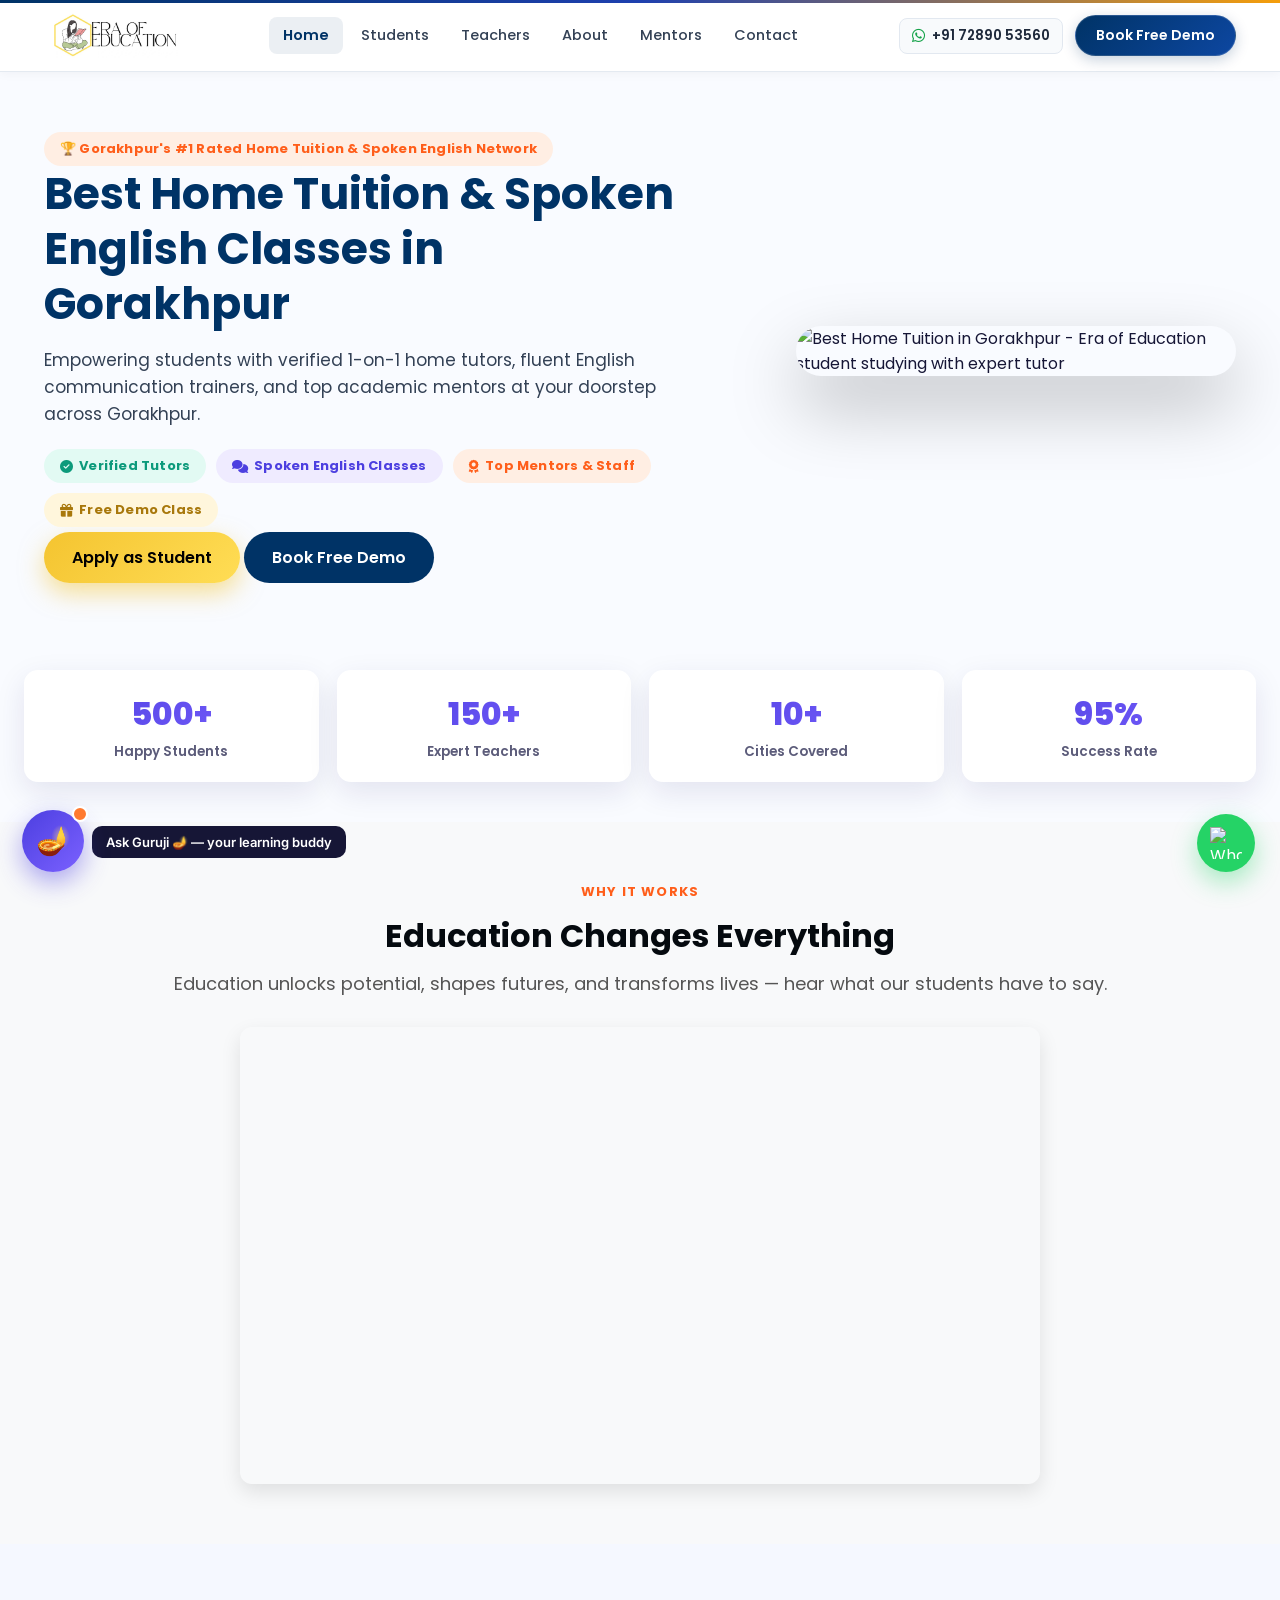
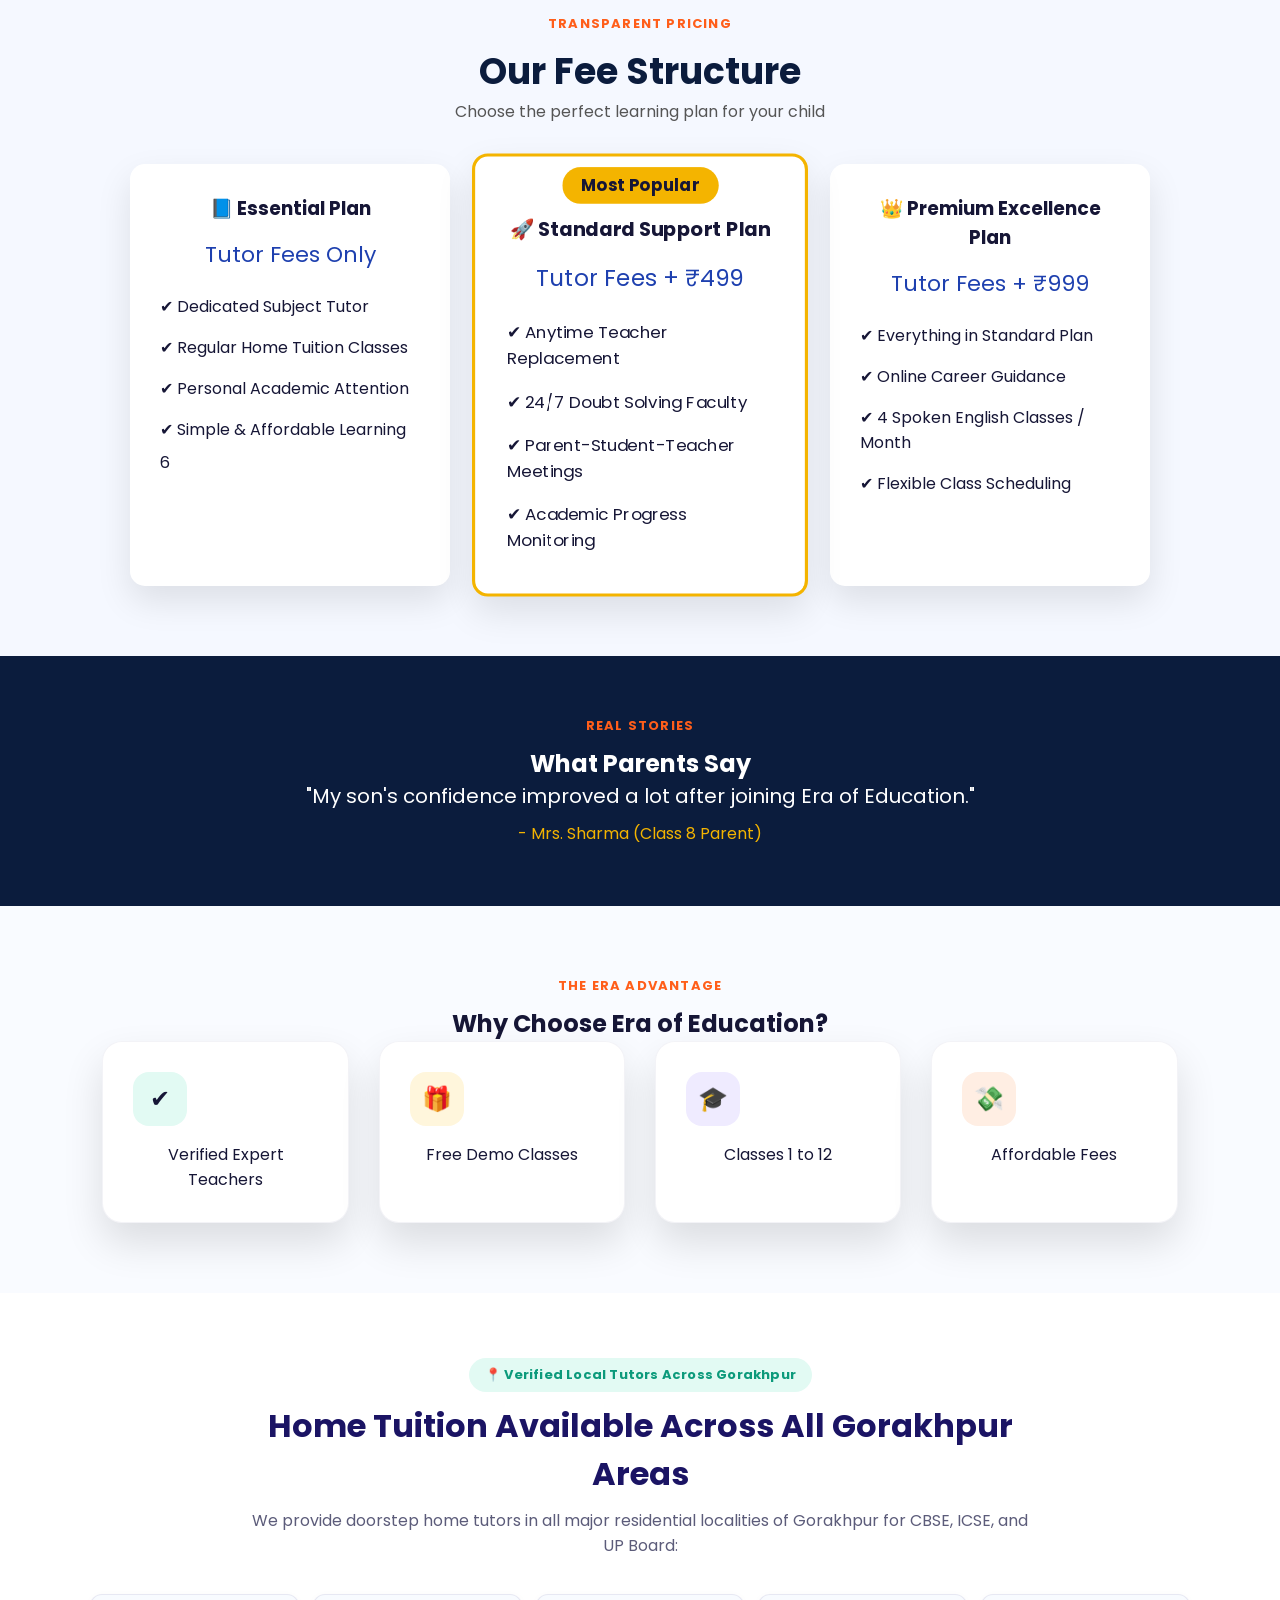
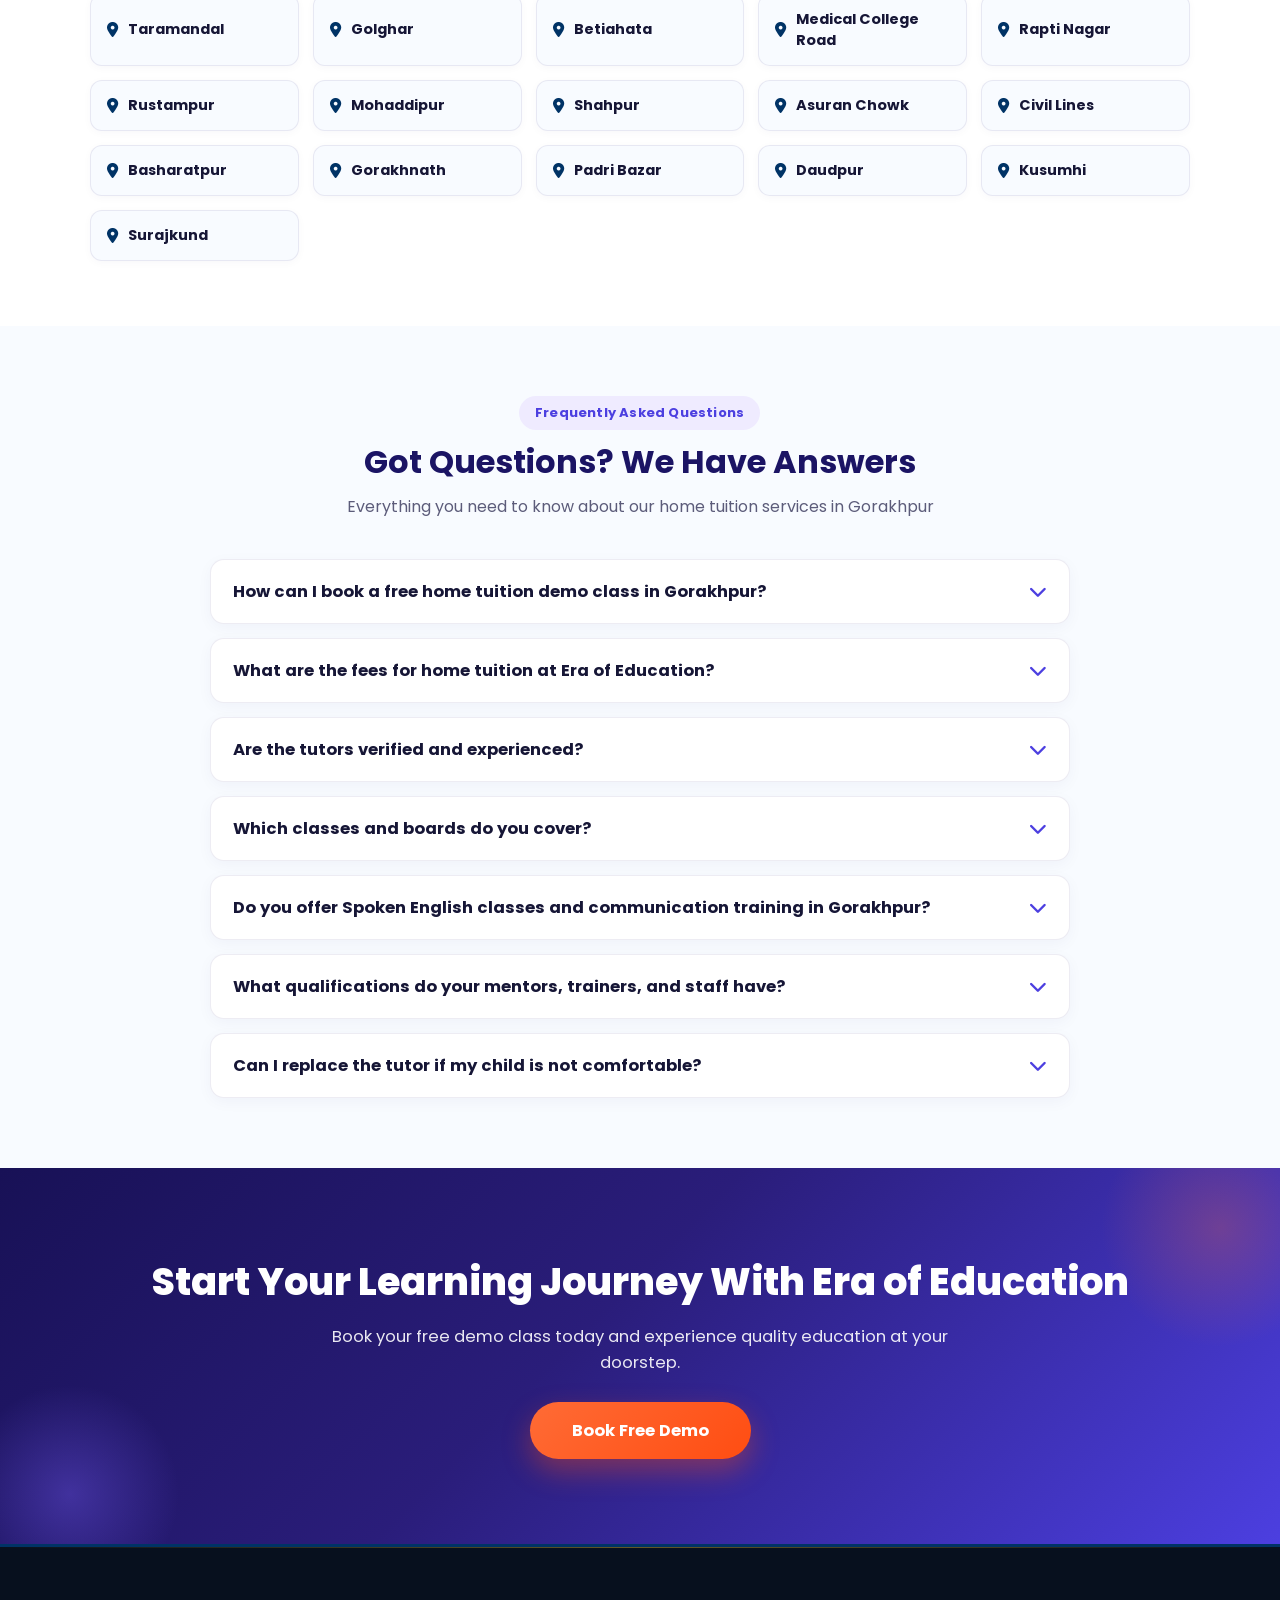
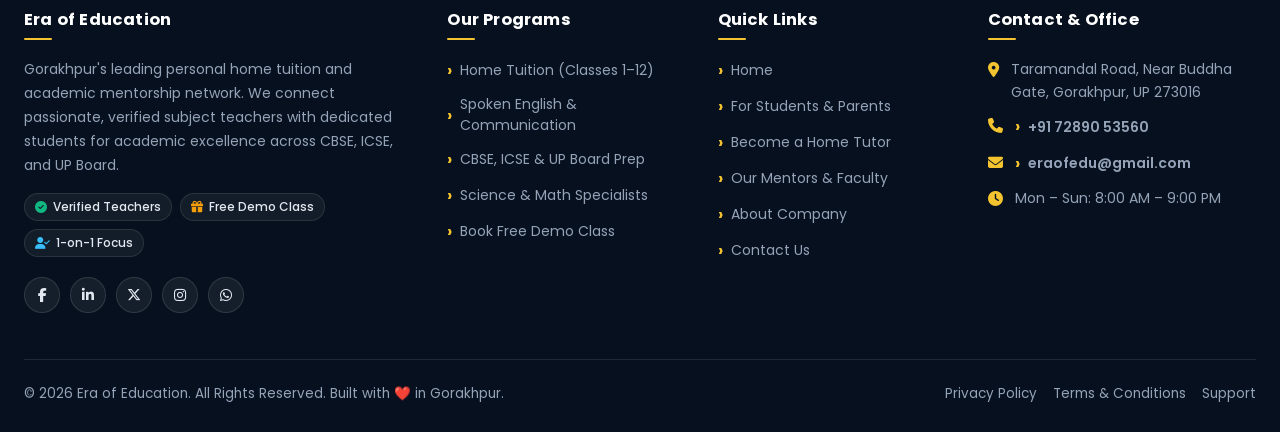
==== commit 8a60c728: "Replace 🏡 emoji with sleek FontAwesome location-dot icons across Gorakhpur localities" ====
--- a/index.html
+++ b/index.html
@@ -48,9 +48,9 @@
   <link rel="preconnect" href="https://fonts.googleapis.com">
   <link rel="preconnect" href="https://fonts.gstatic.com" crossorigin>
   <link href="https://fonts.googleapis.com/css2?family=Poppins:wght@400;600;700;800&family=Inter:wght@400;500;600;700&display=swap" rel="stylesheet">
-  <link rel="stylesheet" href="css/theme.css?v=4.2">
-  <link rel="stylesheet" href="css/style.css?v=4.2">
-  <link rel="stylesheet" href="css/guruji.css?v=4.2">
+  <link rel="stylesheet" href="css/theme.css?v=4.3">
+  <link rel="stylesheet" href="css/style.css?v=4.3">
+  <link rel="stylesheet" href="css/guruji.css?v=4.3">
   <link rel="stylesheet" href="https://cdnjs.cloudflare.com/ajax/libs/font-awesome/6.5.0/css/all.min.css">
 
   <!-- JSON-LD Structured Data for Google Rich Snippets -->
@@ -454,22 +454,22 @@
     </div>
 
     <div class="locality-grid">
-      <div class="locality-card"><span>🏡</span> <strong>Taramandal</strong></div>
-      <div class="locality-card"><span>🏡</span> <strong>Golghar</strong></div>
-      <div class="locality-card"><span>🏡</span> <strong>Betiahata</strong></div>
-      <div class="locality-card"><span>🏡</span> <strong>Medical College Road</strong></div>
-      <div class="locality-card"><span>🏡</span> <strong>Rapti Nagar</strong></div>
-      <div class="locality-card"><span>🏡</span> <strong>Rustampur</strong></div>
-      <div class="locality-card"><span>🏡</span> <strong>Mohaddipur</strong></div>
-      <div class="locality-card"><span>🏡</span> <strong>Shahpur</strong></div>
-      <div class="locality-card"><span>🏡</span> <strong>Asuran Chowk</strong></div>
-      <div class="locality-card"><span>🏡</span> <strong>Civil Lines</strong></div>
-      <div class="locality-card"><span>🏡</span> <strong>Basharatpur</strong></div>
-      <div class="locality-card"><span>🏡</span> <strong>Gorakhnath</strong></div>
-      <div class="locality-card"><span>🏡</span> <strong>Padri Bazar</strong></div>
-      <div class="locality-card"><span>🏡</span> <strong>Daudpur</strong></div>
-      <div class="locality-card"><span>🏡</span> <strong>Kusumhi</strong></div>
-      <div class="locality-card"><span>🏡</span> <strong>Surajkund</strong></div>
+      <div class="locality-card"><i class="fa-solid fa-location-dot"></i> <strong>Taramandal</strong></div>
+      <div class="locality-card"><i class="fa-solid fa-location-dot"></i> <strong>Golghar</strong></div>
+      <div class="locality-card"><i class="fa-solid fa-location-dot"></i> <strong>Betiahata</strong></div>
+      <div class="locality-card"><i class="fa-solid fa-location-dot"></i> <strong>Medical College Road</strong></div>
+      <div class="locality-card"><i class="fa-solid fa-location-dot"></i> <strong>Rapti Nagar</strong></div>
+      <div class="locality-card"><i class="fa-solid fa-location-dot"></i> <strong>Rustampur</strong></div>
+      <div class="locality-card"><i class="fa-solid fa-location-dot"></i> <strong>Mohaddipur</strong></div>
+      <div class="locality-card"><i class="fa-solid fa-location-dot"></i> <strong>Shahpur</strong></div>
+      <div class="locality-card"><i class="fa-solid fa-location-dot"></i> <strong>Asuran Chowk</strong></div>
+      <div class="locality-card"><i class="fa-solid fa-location-dot"></i> <strong>Civil Lines</strong></div>
+      <div class="locality-card"><i class="fa-solid fa-location-dot"></i> <strong>Basharatpur</strong></div>
+      <div class="locality-card"><i class="fa-solid fa-location-dot"></i> <strong>Gorakhnath</strong></div>
+      <div class="locality-card"><i class="fa-solid fa-location-dot"></i> <strong>Padri Bazar</strong></div>
+      <div class="locality-card"><i class="fa-solid fa-location-dot"></i> <strong>Daudpur</strong></div>
+      <div class="locality-card"><i class="fa-solid fa-location-dot"></i> <strong>Kusumhi</strong></div>
+      <div class="locality-card"><i class="fa-solid fa-location-dot"></i> <strong>Surajkund</strong></div>
     </div>
   </div>
 </section>
@@ -657,8 +657,8 @@
   </div>
 </footer>
 
-<script src="js/script.js?v=4.2"></script>
-<script src="js/guruji.js?v=4.2"></script>
+<script src="js/script.js?v=4.3"></script>
+<script src="js/guruji.js?v=4.3"></script>
 
 </body>
 </html>
--- a/css/theme.css
+++ b/css/theme.css
@@ -769,6 +769,16 @@
   transform: translateY(-3px);
   box-shadow: 0 8px 20px rgba(27, 20, 100, 0.08);
   border-color: var(--indigo-600);
+}
+.locality-card i {
+  font-size: 15px;
+  color: #003366;
+  flex-shrink: 0;
+  transition: transform .25s ease, color .25s ease;
+}
+.locality-card:hover i {
+  color: #2563eb;
+  transform: scale(1.15);
 }
 .locality-card span {
   font-size: 18px;
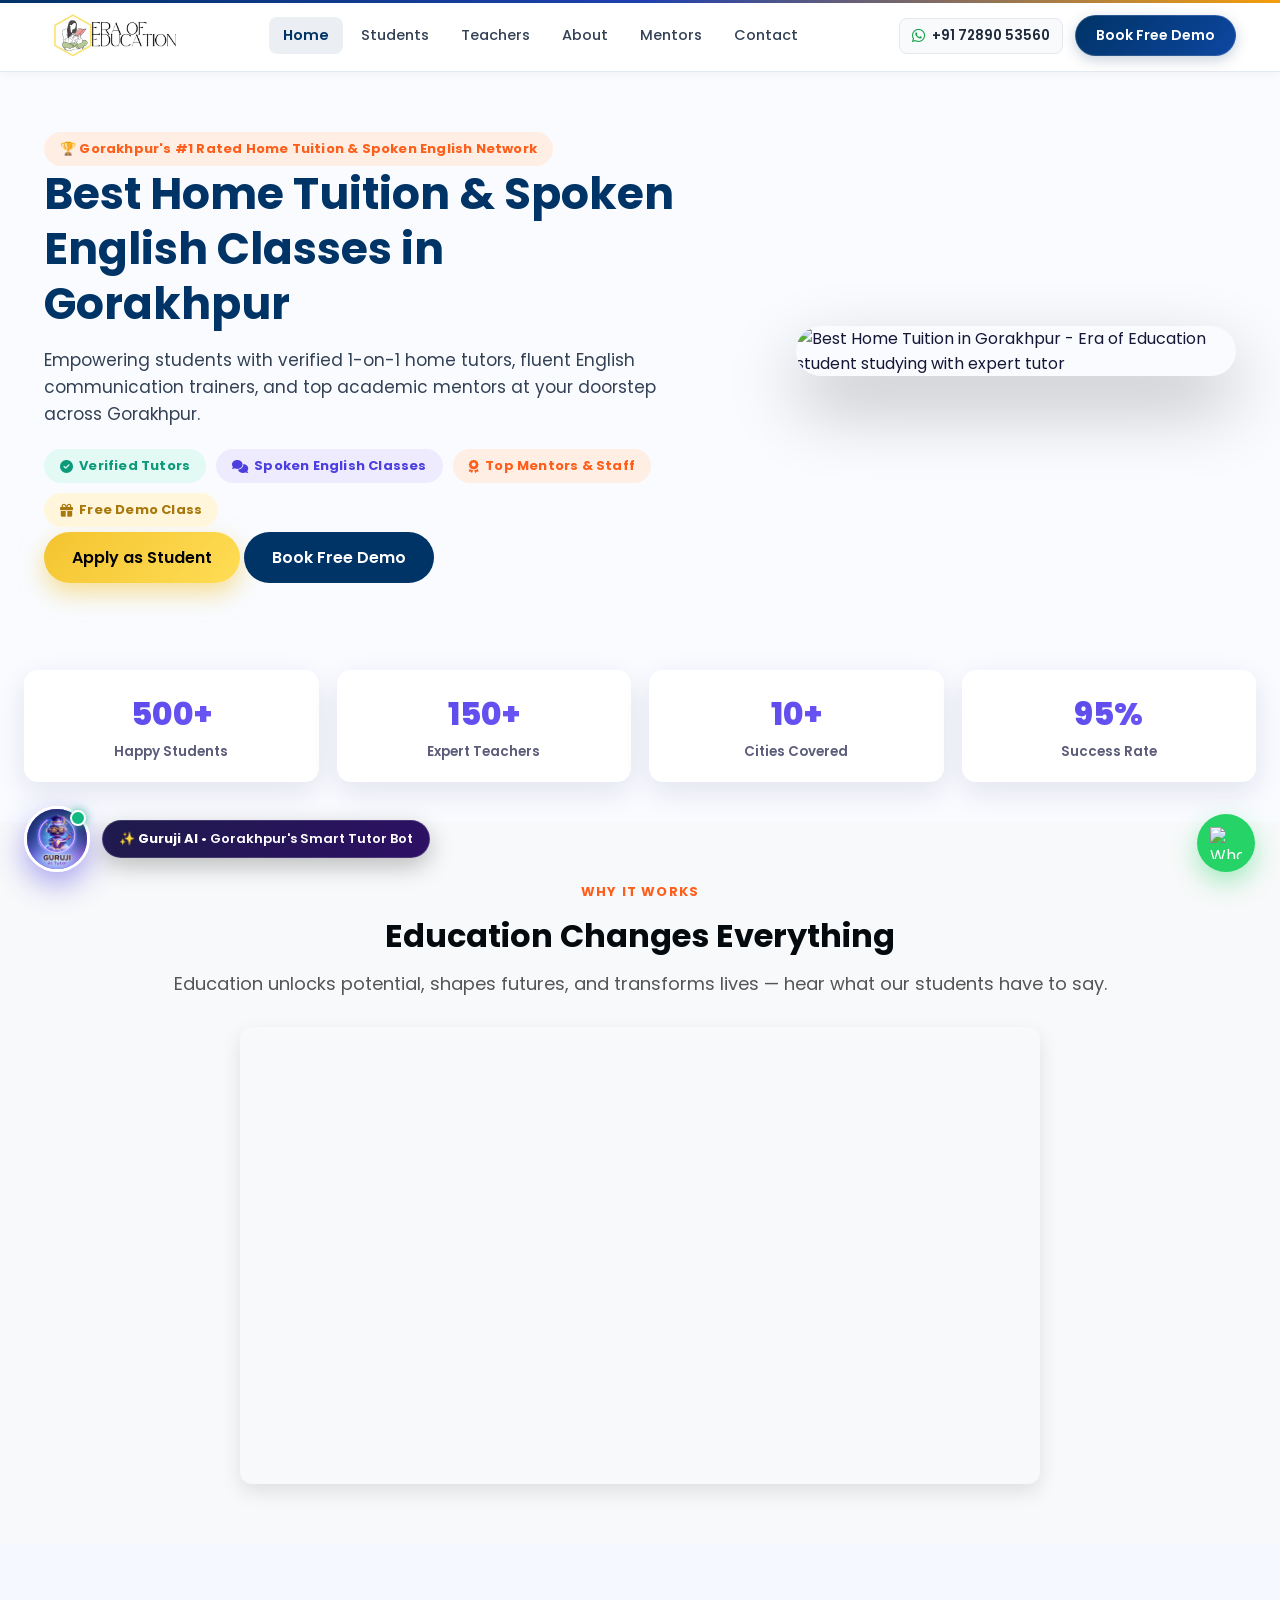
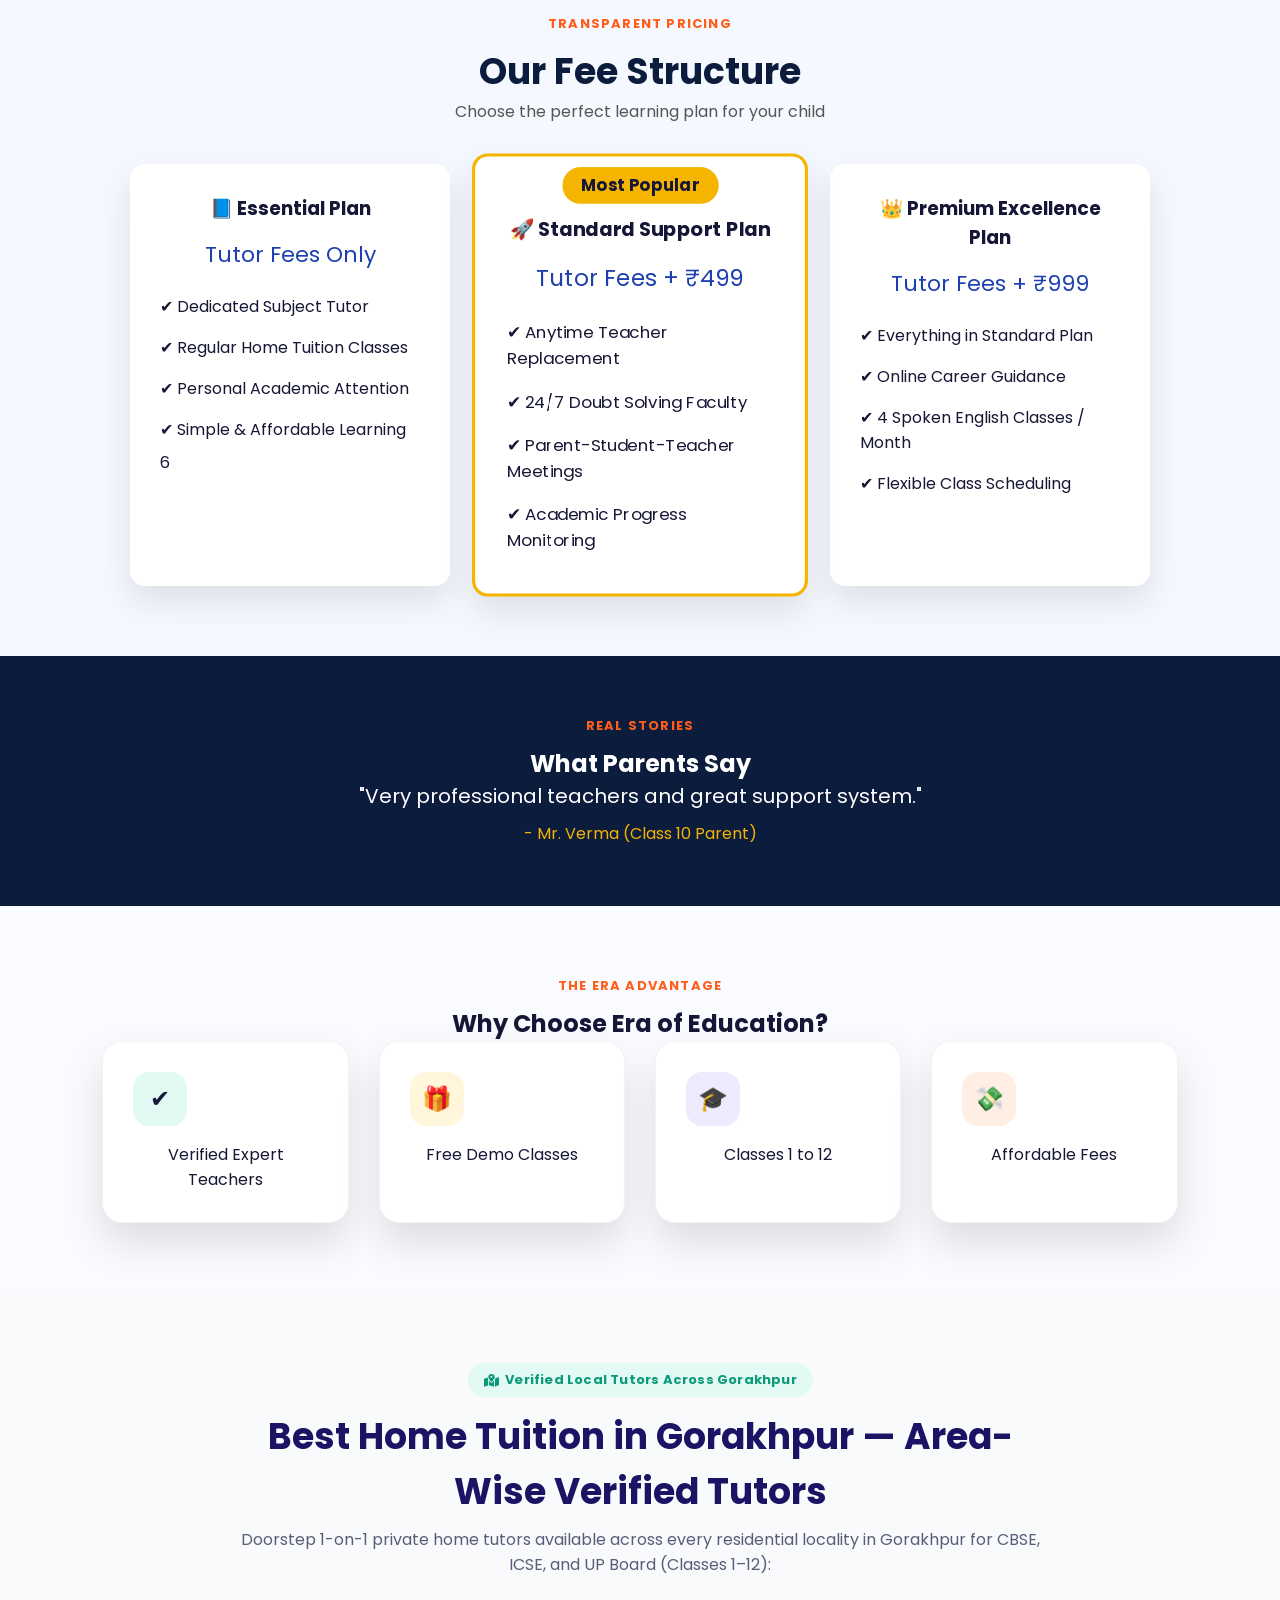
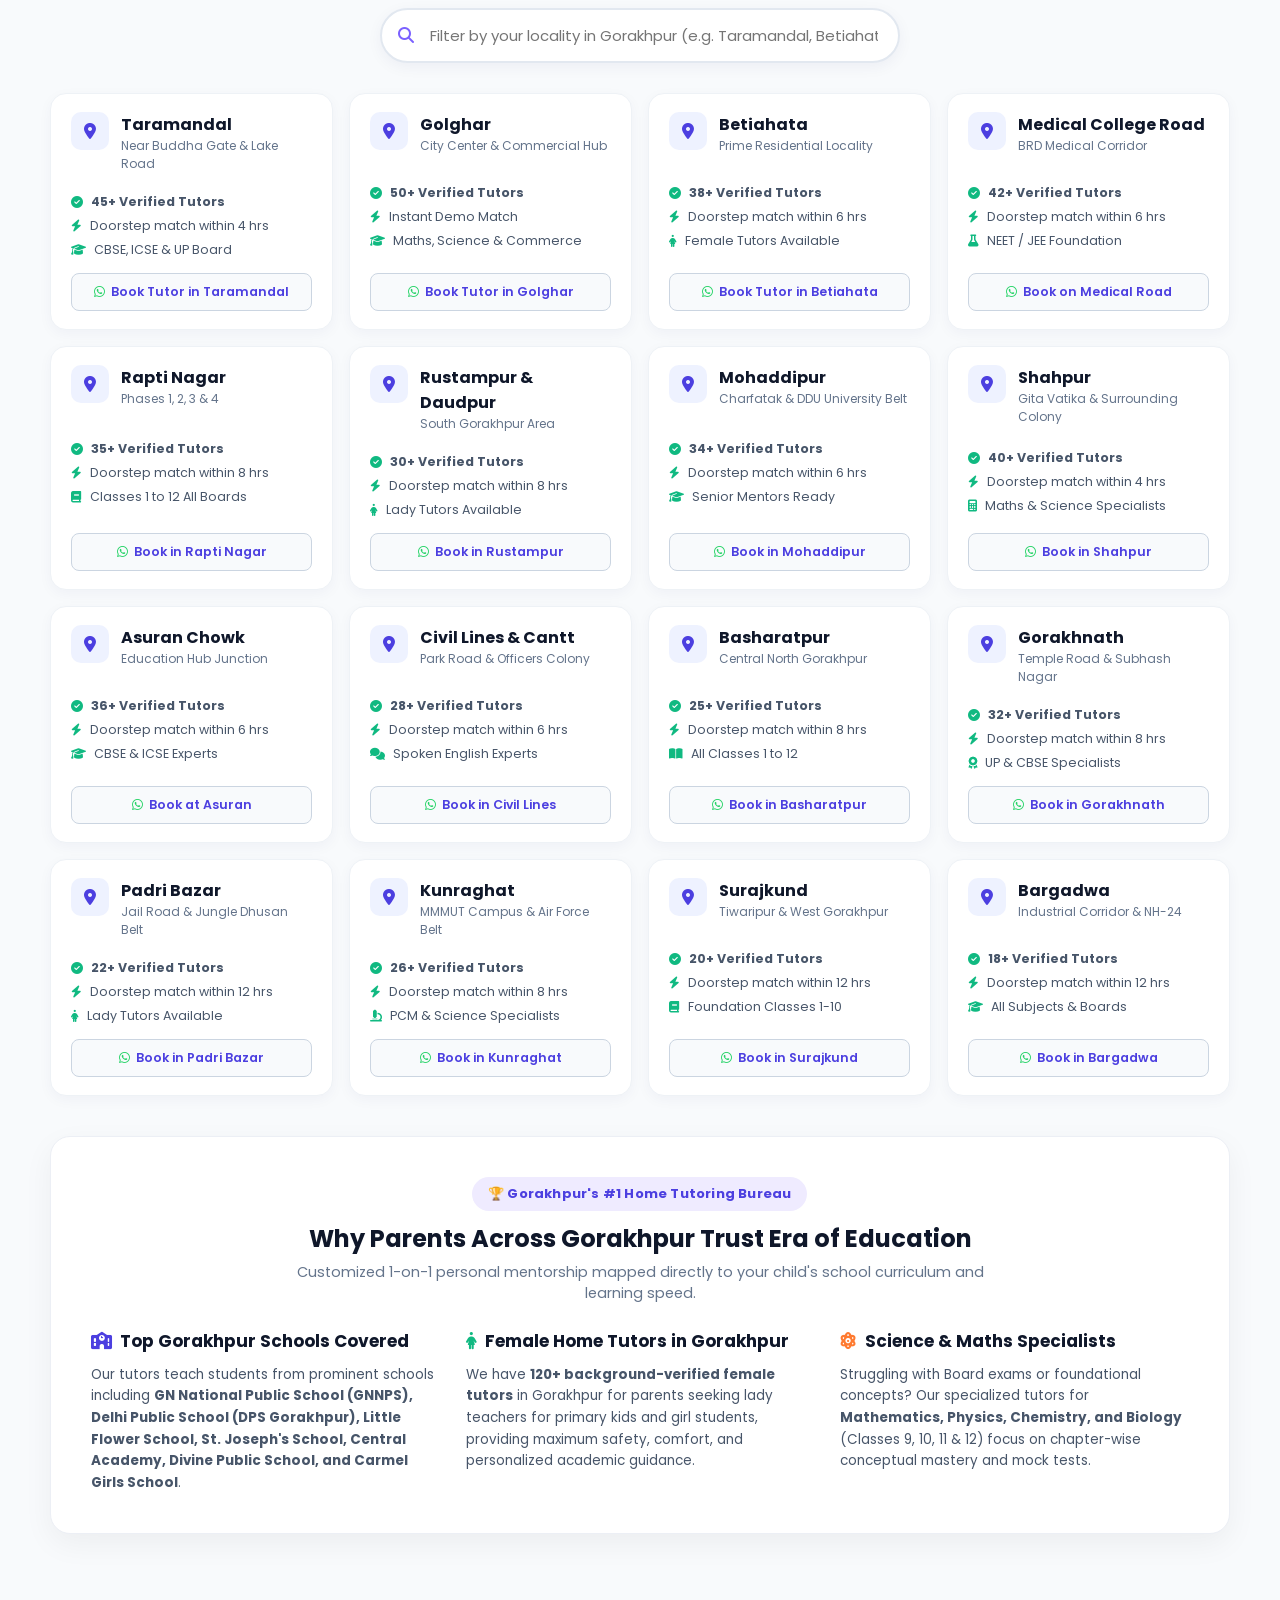
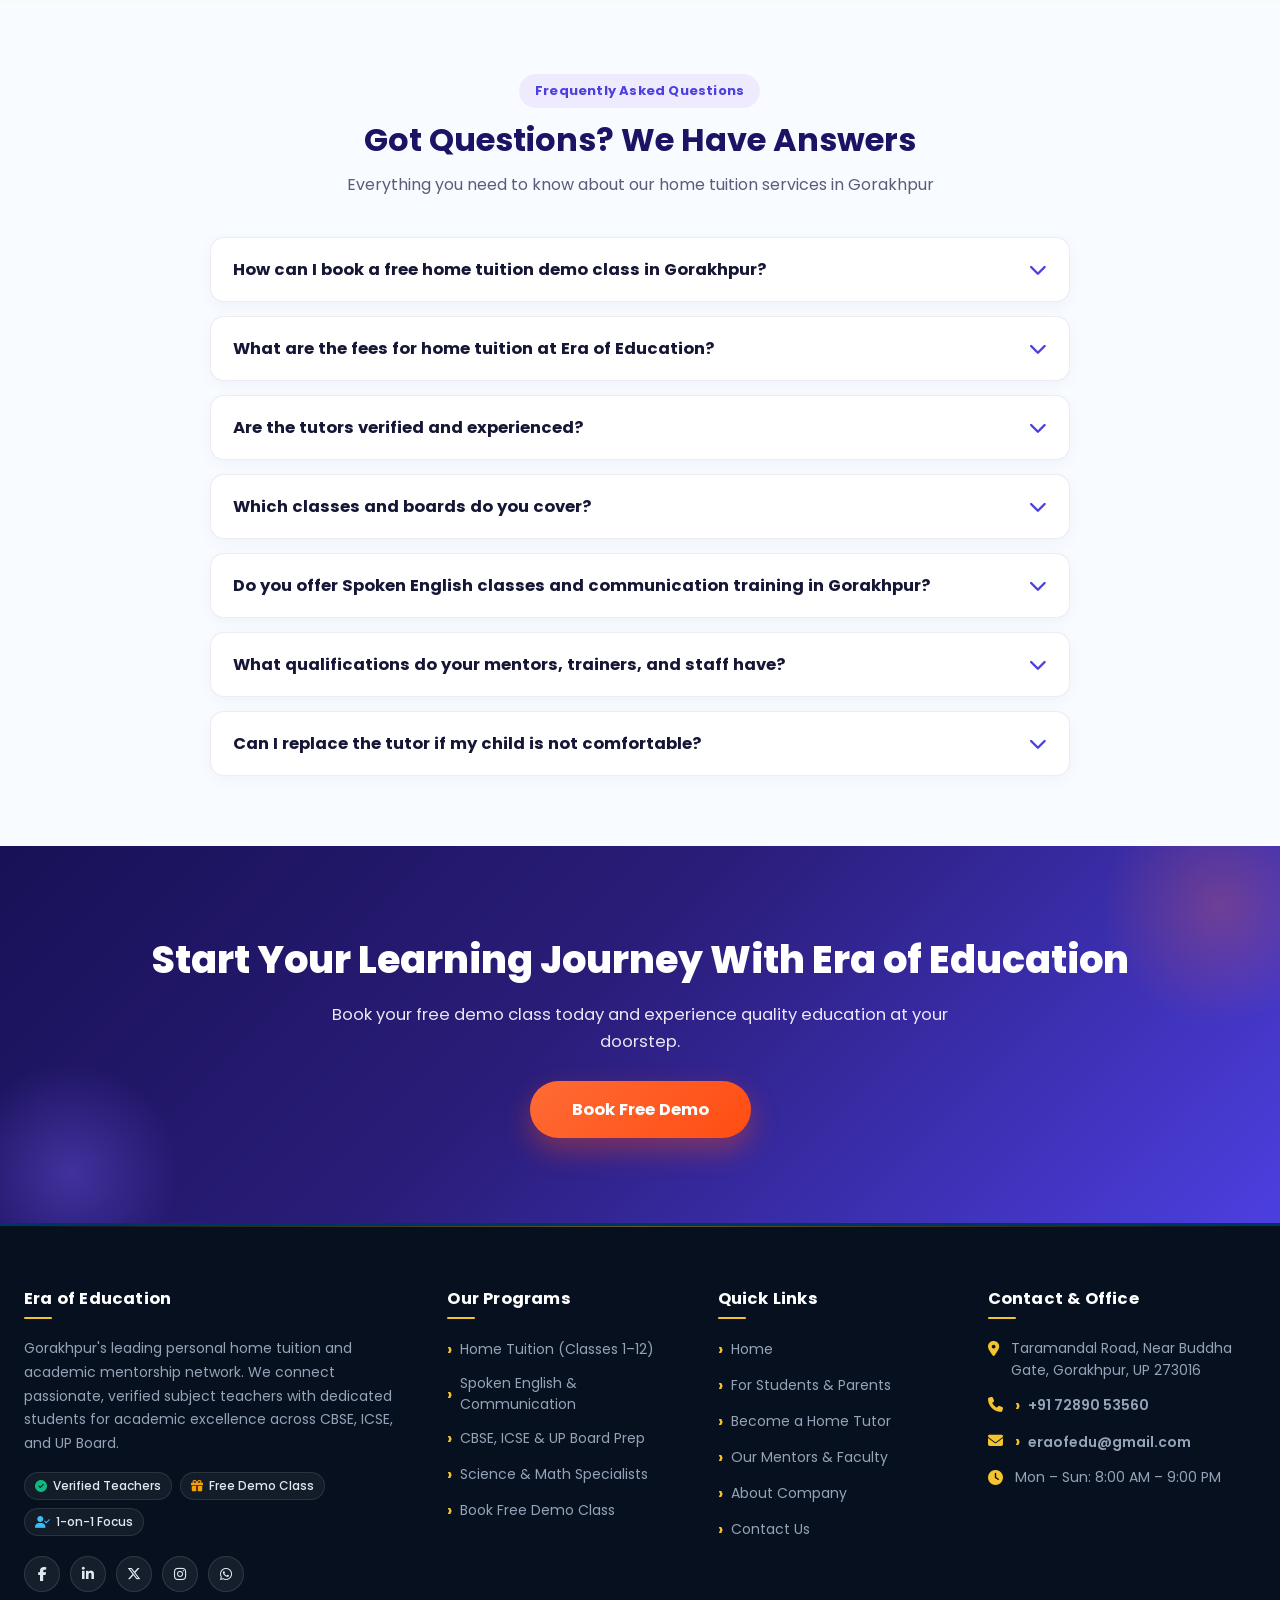
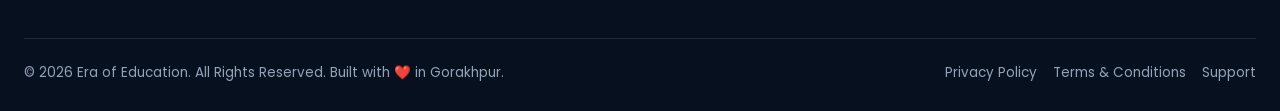
==== commit 886951c2: "feat(preview): advanced chatbot, teacher whatsapp channel flow, streamlined forms, gorakhpur local s" ====
--- a/index.html
+++ b/index.html
@@ -102,7 +102,15 @@
               "itemOffered": {
                 "@type": "Service",
                 "name": "1-on-1 Doorstep Home Tuition (Class 1-12)",
-                "description": "Personalized home tuition for CBSE, ICSE, and UP Board students across Gorakhpur."
+                "description": "Personalized home tuition for CBSE, ICSE, and UP Board students across all localities in Gorakhpur."
+              }
+            },
+            {
+              "@type": "Offer",
+              "itemOffered": {
+                "@type": "Service",
+                "name": "Verified Female Home Tutors in Gorakhpur",
+                "description": "Safe, verified lady tutors for female students and primary school children in Gorakhpur."
               }
             },
             {
@@ -110,7 +118,7 @@
               "itemOffered": {
                 "@type": "Service",
                 "name": "Spoken English & Communication Mastery Classes",
-                "description": "Comprehensive English speaking, grammar, fluency, and personality development classes."
+                "description": "Comprehensive English speaking, grammar, fluency, and personality development classes in Gorakhpur."
               }
             },
             {
@@ -149,6 +157,21 @@
         ],
         "areaServed": [
           { "@type": "City", "name": "Gorakhpur" },
+          { "@type": "Place", "name": "Taramandal, Gorakhpur" },
+          { "@type": "Place", "name": "Golghar, Gorakhpur" },
+          { "@type": "Place", "name": "Betiahata, Gorakhpur" },
+          { "@type": "Place", "name": "Medical College Road, Gorakhpur" },
+          { "@type": "Place", "name": "Rapti Nagar, Gorakhpur" },
+          { "@type": "Place", "name": "Rustampur, Gorakhpur" },
+          { "@type": "Place", "name": "Mohaddipur, Gorakhpur" },
+          { "@type": "Place", "name": "Shahpur, Gorakhpur" },
+          { "@type": "Place", "name": "Asuran Chowk, Gorakhpur" },
+          { "@type": "Place", "name": "Civil Lines, Gorakhpur" },
+          { "@type": "Place", "name": "Basharatpur, Gorakhpur" },
+          { "@type": "Place", "name": "Gorakhnath, Gorakhpur" },
+          { "@type": "Place", "name": "Padri Bazar, Gorakhpur" },
+          { "@type": "Place", "name": "Kunraghat, Gorakhpur" },
+          { "@type": "Place", "name": "Daudpur, Gorakhpur" },
           { "@type": "AdministrativeArea", "name": "Uttar Pradesh" }
         ],
         "sameAs": [
@@ -445,31 +468,335 @@
 </section>
 
 <!-- Local SEO Coverage: Popular Localities in Gorakhpur -->
-<section class="local-coverage-section reveal" id="localities">
-  <div class="container-xl" style="max-width:1100px;margin:0 auto;">
-    <div style="text-align:center;max-width:800px;margin:0 auto 36px;">
-      <span class="pill-badge pill-teal">📍 Verified Local Tutors Across Gorakhpur</span>
-      <h2 style="font-size:32px;color:var(--indigo-900);margin:10px 0;">Home Tuition Available Across All Gorakhpur Areas</h2>
-      <p style="color:var(--text-mute);font-size:16px;">We provide doorstep home tutors in all major residential localities of Gorakhpur for CBSE, ICSE, and UP Board:</p>
-    </div>
-
-    <div class="locality-grid">
-      <div class="locality-card"><i class="fa-solid fa-location-dot"></i> <strong>Taramandal</strong></div>
-      <div class="locality-card"><i class="fa-solid fa-location-dot"></i> <strong>Golghar</strong></div>
-      <div class="locality-card"><i class="fa-solid fa-location-dot"></i> <strong>Betiahata</strong></div>
-      <div class="locality-card"><i class="fa-solid fa-location-dot"></i> <strong>Medical College Road</strong></div>
-      <div class="locality-card"><i class="fa-solid fa-location-dot"></i> <strong>Rapti Nagar</strong></div>
-      <div class="locality-card"><i class="fa-solid fa-location-dot"></i> <strong>Rustampur</strong></div>
-      <div class="locality-card"><i class="fa-solid fa-location-dot"></i> <strong>Mohaddipur</strong></div>
-      <div class="locality-card"><i class="fa-solid fa-location-dot"></i> <strong>Shahpur</strong></div>
-      <div class="locality-card"><i class="fa-solid fa-location-dot"></i> <strong>Asuran Chowk</strong></div>
-      <div class="locality-card"><i class="fa-solid fa-location-dot"></i> <strong>Civil Lines</strong></div>
-      <div class="locality-card"><i class="fa-solid fa-location-dot"></i> <strong>Basharatpur</strong></div>
-      <div class="locality-card"><i class="fa-solid fa-location-dot"></i> <strong>Gorakhnath</strong></div>
-      <div class="locality-card"><i class="fa-solid fa-location-dot"></i> <strong>Padri Bazar</strong></div>
-      <div class="locality-card"><i class="fa-solid fa-location-dot"></i> <strong>Daudpur</strong></div>
-      <div class="locality-card"><i class="fa-solid fa-location-dot"></i> <strong>Kusumhi</strong></div>
-      <div class="locality-card"><i class="fa-solid fa-location-dot"></i> <strong>Surajkund</strong></div>
+<section class="local-coverage-section reveal" id="localities" style="padding: 70px 20px; background: #F8FAFC;">
+  <div class="container-xl local-hub-wrap">
+    <div style="text-align:center;max-width:820px;margin:0 auto 30px;">
+      <span class="pill-badge pill-teal"><i class="fa-solid fa-map-location-dot"></i> Verified Local Tutors Across Gorakhpur</span>
+      <h2 style="font-size:clamp(26px,3.5vw,36px);color:var(--indigo-900);margin:12px 0 8px;font-family:'Poppins',sans-serif;">Best Home Tuition in Gorakhpur — Area-Wise Verified Tutors</h2>
+      <p style="color:var(--text-mute);font-size:16px;line-height:1.6;">Doorstep 1-on-1 private home tutors available across every residential locality in Gorakhpur for CBSE, ICSE, and UP Board (Classes 1–12):</p>
+    </div>
+
+    <!-- Locality Quick Search / Filter Bar -->
+    <div class="local-search-bar">
+      <i class="fa-solid fa-magnifying-glass"></i>
+      <input type="text" id="localityFilterInput" placeholder="Filter by your locality in Gorakhpur (e.g. Taramandal, Betiahata, Medical Road)...">
+    </div>
+
+    <!-- Rich Interactive Locality Grid -->
+    <div class="locality-grid-rich" id="localityGridRich">
+      <div class="locality-rich-card" data-area="taramandal buddha gate nandan nagar">
+        <div class="locality-rich-head">
+          <div class="locality-rich-icon"><i class="fa-solid fa-location-dot"></i></div>
+          <div class="locality-rich-title">
+            <h4>Taramandal</h4>
+            <span>Near Buddha Gate &amp; Lake Road</span>
+          </div>
+        </div>
+        <div class="locality-meta-list">
+          <div class="locality-meta-item"><i class="fa-solid fa-circle-check"></i> <strong>45+ Verified Tutors</strong></div>
+          <div class="locality-meta-item"><i class="fa-solid fa-bolt"></i> Doorstep match within 4 hrs</div>
+          <div class="locality-meta-item"><i class="fa-solid fa-graduation-cap"></i> CBSE, ICSE &amp; UP Board</div>
+        </div>
+        <a href="https://wa.me/917289053560?text=Hi,%20I%20am%20looking%20for%20a%20home%20tutor%20in%20Taramandal,%20Gorakhpur." target="_blank" rel="noopener noreferrer" class="locality-btn-book">
+          <i class="fa-brands fa-whatsapp" style="color:#25D366;"></i> Book Tutor in Taramandal
+        </a>
+      </div>
+
+      <div class="locality-rich-card" data-area="golghar town hall baldev plaza">
+        <div class="locality-rich-head">
+          <div class="locality-rich-icon"><i class="fa-solid fa-location-dot"></i></div>
+          <div class="locality-rich-title">
+            <h4>Golghar</h4>
+            <span>City Center &amp; Commercial Hub</span>
+          </div>
+        </div>
+        <div class="locality-meta-list">
+          <div class="locality-meta-item"><i class="fa-solid fa-circle-check"></i> <strong>50+ Verified Tutors</strong></div>
+          <div class="locality-meta-item"><i class="fa-solid fa-bolt"></i> Instant Demo Match</div>
+          <div class="locality-meta-item"><i class="fa-solid fa-graduation-cap"></i> Maths, Science &amp; Commerce</div>
+        </div>
+        <a href="https://wa.me/917289053560?text=Hi,%20I%20am%20looking%20for%20a%20home%20tutor%20in%20Golghar,%20Gorakhpur." target="_blank" rel="noopener noreferrer" class="locality-btn-book">
+          <i class="fa-brands fa-whatsapp" style="color:#25D366;"></i> Book Tutor in Golghar
+        </a>
+      </div>
+
+      <div class="locality-rich-card" data-area="betiahata alankar">
+        <div class="locality-rich-head">
+          <div class="locality-rich-icon"><i class="fa-solid fa-location-dot"></i></div>
+          <div class="locality-rich-title">
+            <h4>Betiahata</h4>
+            <span>Prime Residential Locality</span>
+          </div>
+        </div>
+        <div class="locality-meta-list">
+          <div class="locality-meta-item"><i class="fa-solid fa-circle-check"></i> <strong>38+ Verified Tutors</strong></div>
+          <div class="locality-meta-item"><i class="fa-solid fa-bolt"></i> Doorstep match within 6 hrs</div>
+          <div class="locality-meta-item"><i class="fa-solid fa-person-dress"></i> Female Tutors Available</div>
+        </div>
+        <a href="https://wa.me/917289053560?text=Hi,%20I%20am%20looking%20for%20a%20home%20tutor%20in%20Betiahata,%20Gorakhpur." target="_blank" rel="noopener noreferrer" class="locality-btn-book">
+          <i class="fa-brands fa-whatsapp" style="color:#25D366;"></i> Book Tutor in Betiahata
+        </a>
+      </div>
+
+      <div class="locality-rich-card" data-area="medical college road brd">
+        <div class="locality-rich-head">
+          <div class="locality-rich-icon"><i class="fa-solid fa-location-dot"></i></div>
+          <div class="locality-rich-title">
+            <h4>Medical College Road</h4>
+            <span>BRD Medical Corridor</span>
+          </div>
+        </div>
+        <div class="locality-meta-list">
+          <div class="locality-meta-item"><i class="fa-solid fa-circle-check"></i> <strong>42+ Verified Tutors</strong></div>
+          <div class="locality-meta-item"><i class="fa-solid fa-bolt"></i> Doorstep match within 6 hrs</div>
+          <div class="locality-meta-item"><i class="fa-solid fa-flask"></i> NEET / JEE Foundation</div>
+        </div>
+        <a href="https://wa.me/917289053560?text=Hi,%20I%20am%20looking%20for%20a%20home%20tutor%20on%20Medical%20College%20Road,%20Gorakhpur." target="_blank" rel="noopener noreferrer" class="locality-btn-book">
+          <i class="fa-brands fa-whatsapp" style="color:#25D366;"></i> Book on Medical Road
+        </a>
+      </div>
+
+      <div class="locality-rich-card" data-area="rapti nagar phase 1 2 3 4">
+        <div class="locality-rich-head">
+          <div class="locality-rich-icon"><i class="fa-solid fa-location-dot"></i></div>
+          <div class="locality-rich-title">
+            <h4>Rapti Nagar</h4>
+            <span>Phases 1, 2, 3 &amp; 4</span>
+          </div>
+        </div>
+        <div class="locality-meta-list">
+          <div class="locality-meta-item"><i class="fa-solid fa-circle-check"></i> <strong>35+ Verified Tutors</strong></div>
+          <div class="locality-meta-item"><i class="fa-solid fa-bolt"></i> Doorstep match within 8 hrs</div>
+          <div class="locality-meta-item"><i class="fa-solid fa-book"></i> Classes 1 to 12 All Boards</div>
+        </div>
+        <a href="https://wa.me/917289053560?text=Hi,%20I%20am%20looking%20for%20a%20home%20tutor%20in%20Rapti%20Nagar,%20Gorakhpur." target="_blank" rel="noopener noreferrer" class="locality-btn-book">
+          <i class="fa-brands fa-whatsapp" style="color:#25D366;"></i> Book in Rapti Nagar
+        </a>
+      </div>
+
+      <div class="locality-rich-card" data-area="rustampur daudpur bypass">
+        <div class="locality-rich-head">
+          <div class="locality-rich-icon"><i class="fa-solid fa-location-dot"></i></div>
+          <div class="locality-rich-title">
+            <h4>Rustampur &amp; Daudpur</h4>
+            <span>South Gorakhpur Area</span>
+          </div>
+        </div>
+        <div class="locality-meta-list">
+          <div class="locality-meta-item"><i class="fa-solid fa-circle-check"></i> <strong>30+ Verified Tutors</strong></div>
+          <div class="locality-meta-item"><i class="fa-solid fa-bolt"></i> Doorstep match within 8 hrs</div>
+          <div class="locality-meta-item"><i class="fa-solid fa-person-dress"></i> Lady Tutors Available</div>
+        </div>
+        <a href="https://wa.me/917289053560?text=Hi,%20I%20am%20looking%20for%20a%20home%20tutor%20in%20Rustampur,%20Gorakhpur." target="_blank" rel="noopener noreferrer" class="locality-btn-book">
+          <i class="fa-brands fa-whatsapp" style="color:#25D366;"></i> Book in Rustampur
+        </a>
+      </div>
+
+      <div class="locality-rich-card" data-area="mohaddipur charfatak university road">
+        <div class="locality-rich-head">
+          <div class="locality-rich-icon"><i class="fa-solid fa-location-dot"></i></div>
+          <div class="locality-rich-title">
+            <h4>Mohaddipur</h4>
+            <span>Charfatak &amp; DDU University Belt</span>
+          </div>
+        </div>
+        <div class="locality-meta-list">
+          <div class="locality-meta-item"><i class="fa-solid fa-circle-check"></i> <strong>34+ Verified Tutors</strong></div>
+          <div class="locality-meta-item"><i class="fa-solid fa-bolt"></i> Doorstep match within 6 hrs</div>
+          <div class="locality-meta-item"><i class="fa-solid fa-graduation-cap"></i> Senior Mentors Ready</div>
+        </div>
+        <a href="https://wa.me/917289053560?text=Hi,%20I%20am%20looking%20for%20a%20home%20tutor%20in%20Mohaddipur,%20Gorakhpur." target="_blank" rel="noopener noreferrer" class="locality-btn-book">
+          <i class="fa-brands fa-whatsapp" style="color:#25D366;"></i> Book in Mohaddipur
+        </a>
+      </div>
+
+      <div class="locality-rich-card" data-area="shahpur gita vatika geeta vatika">
+        <div class="locality-rich-head">
+          <div class="locality-rich-icon"><i class="fa-solid fa-location-dot"></i></div>
+          <div class="locality-rich-title">
+            <h4>Shahpur</h4>
+            <span>Gita Vatika &amp; Surrounding Colony</span>
+          </div>
+        </div>
+        <div class="locality-meta-list">
+          <div class="locality-meta-item"><i class="fa-solid fa-circle-check"></i> <strong>40+ Verified Tutors</strong></div>
+          <div class="locality-meta-item"><i class="fa-solid fa-bolt"></i> Doorstep match within 4 hrs</div>
+          <div class="locality-meta-item"><i class="fa-solid fa-calculator"></i> Maths &amp; Science Specialists</div>
+        </div>
+        <a href="https://wa.me/917289053560?text=Hi,%20I%20am%20looking%20for%20a%20home%20tutor%20in%20Shahpur,%20Gorakhpur." target="_blank" rel="noopener noreferrer" class="locality-btn-book">
+          <i class="fa-brands fa-whatsapp" style="color:#25D366;"></i> Book in Shahpur
+        </a>
+      </div>
+
+      <div class="locality-rich-card" data-area="asuran chowk asuran chowk road">
+        <div class="locality-rich-head">
+          <div class="locality-rich-icon"><i class="fa-solid fa-location-dot"></i></div>
+          <div class="locality-rich-title">
+            <h4>Asuran Chowk</h4>
+            <span>Education Hub Junction</span>
+          </div>
+        </div>
+        <div class="locality-meta-list">
+          <div class="locality-meta-item"><i class="fa-solid fa-circle-check"></i> <strong>36+ Verified Tutors</strong></div>
+          <div class="locality-meta-item"><i class="fa-solid fa-bolt"></i> Doorstep match within 6 hrs</div>
+          <div class="locality-meta-item"><i class="fa-solid fa-graduation-cap"></i> CBSE &amp; ICSE Experts</div>
+        </div>
+        <a href="https://wa.me/917289053560?text=Hi,%20I%20am%20looking%20for%20a%20home%20tutor%20near%20Asuran,%20Gorakhpur." target="_blank" rel="noopener noreferrer" class="locality-btn-book">
+          <i class="fa-brands fa-whatsapp" style="color:#25D366;"></i> Book at Asuran
+        </a>
+      </div>
+
+      <div class="locality-rich-card" data-area="civil lines cantt park road">
+        <div class="locality-rich-head">
+          <div class="locality-rich-icon"><i class="fa-solid fa-location-dot"></i></div>
+          <div class="locality-rich-title">
+            <h4>Civil Lines &amp; Cantt</h4>
+            <span>Park Road &amp; Officers Colony</span>
+          </div>
+        </div>
+        <div class="locality-meta-list">
+          <div class="locality-meta-item"><i class="fa-solid fa-circle-check"></i> <strong>28+ Verified Tutors</strong></div>
+          <div class="locality-meta-item"><i class="fa-solid fa-bolt"></i> Doorstep match within 6 hrs</div>
+          <div class="locality-meta-item"><i class="fa-solid fa-comments"></i> Spoken English Experts</div>
+        </div>
+        <a href="https://wa.me/917289053560?text=Hi,%20I%20am%20looking%20for%20a%20home%20tutor%20in%20Civil%20Lines,%20Gorakhpur." target="_blank" rel="noopener noreferrer" class="locality-btn-book">
+          <i class="fa-brands fa-whatsapp" style="color:#25D366;"></i> Book in Civil Lines
+        </a>
+      </div>
+
+      <div class="locality-rich-card" data-area="basharatpur medical mor">
+        <div class="locality-rich-head">
+          <div class="locality-rich-icon"><i class="fa-solid fa-location-dot"></i></div>
+          <div class="locality-rich-title">
+            <h4>Basharatpur</h4>
+            <span>Central North Gorakhpur</span>
+          </div>
+        </div>
+        <div class="locality-meta-list">
+          <div class="locality-meta-item"><i class="fa-solid fa-circle-check"></i> <strong>25+ Verified Tutors</strong></div>
+          <div class="locality-meta-item"><i class="fa-solid fa-bolt"></i> Doorstep match within 8 hrs</div>
+          <div class="locality-meta-item"><i class="fa-solid fa-book-open"></i> All Classes 1 to 12</div>
+        </div>
+        <a href="https://wa.me/917289053560?text=Hi,%20I%20am%20looking%20for%20a%20home%20tutor%20in%20Basharatpur,%20Gorakhpur." target="_blank" rel="noopener noreferrer" class="locality-btn-book">
+          <i class="fa-brands fa-whatsapp" style="color:#25D366;"></i> Book in Basharatpur
+        </a>
+      </div>
+
+      <div class="locality-rich-card" data-area="gorakhnath temple mandir subhash nagar">
+        <div class="locality-rich-head">
+          <div class="locality-rich-icon"><i class="fa-solid fa-location-dot"></i></div>
+          <div class="locality-rich-title">
+            <h4>Gorakhnath</h4>
+            <span>Temple Road &amp; Subhash Nagar</span>
+          </div>
+        </div>
+        <div class="locality-meta-list">
+          <div class="locality-meta-item"><i class="fa-solid fa-circle-check"></i> <strong>32+ Verified Tutors</strong></div>
+          <div class="locality-meta-item"><i class="fa-solid fa-bolt"></i> Doorstep match within 8 hrs</div>
+          <div class="locality-meta-item"><i class="fa-solid fa-award"></i> UP &amp; CBSE Specialists</div>
+        </div>
+        <a href="https://wa.me/917289053560?text=Hi,%20I%20am%20looking%20for%20a%20home%20tutor%20in%20Gorakhnath,%20Gorakhpur." target="_blank" rel="noopener noreferrer" class="locality-btn-book">
+          <i class="fa-brands fa-whatsapp" style="color:#25D366;"></i> Book in Gorakhnath
+        </a>
+      </div>
+
+      <div class="locality-rich-card" data-area="padri bazar jail road">
+        <div class="locality-rich-head">
+          <div class="locality-rich-icon"><i class="fa-solid fa-location-dot"></i></div>
+          <div class="locality-rich-title">
+            <h4>Padri Bazar</h4>
+            <span>Jail Road &amp; Jungle Dhusan Belt</span>
+          </div>
+        </div>
+        <div class="locality-meta-list">
+          <div class="locality-meta-item"><i class="fa-solid fa-circle-check"></i> <strong>22+ Verified Tutors</strong></div>
+          <div class="locality-meta-item"><i class="fa-solid fa-bolt"></i> Doorstep match within 12 hrs</div>
+          <div class="locality-meta-item"><i class="fa-solid fa-person-dress"></i> Lady Tutors Available</div>
+        </div>
+        <a href="https://wa.me/917289053560?text=Hi,%20I%20am%20looking%20for%20a%20home%20tutor%20in%20Padri%20Bazar,%20Gorakhpur." target="_blank" rel="noopener noreferrer" class="locality-btn-book">
+          <i class="fa-brands fa-whatsapp" style="color:#25D366;"></i> Book in Padri Bazar
+        </a>
+      </div>
+
+      <div class="locality-rich-card" data-area="kunraghat mmmut air force">
+        <div class="locality-rich-head">
+          <div class="locality-rich-icon"><i class="fa-solid fa-location-dot"></i></div>
+          <div class="locality-rich-title">
+            <h4>Kunraghat</h4>
+            <span>MMMUT Campus &amp; Air Force Belt</span>
+          </div>
+        </div>
+        <div class="locality-meta-list">
+          <div class="locality-meta-item"><i class="fa-solid fa-circle-check"></i> <strong>26+ Verified Tutors</strong></div>
+          <div class="locality-meta-item"><i class="fa-solid fa-bolt"></i> Doorstep match within 8 hrs</div>
+          <div class="locality-meta-item"><i class="fa-solid fa-microscope"></i> PCM &amp; Science Specialists</div>
+        </div>
+        <a href="https://wa.me/917289053560?text=Hi,%20I%20am%20looking%20for%20a%20home%20tutor%20in%20Kunraghat,%20Gorakhpur." target="_blank" rel="noopener noreferrer" class="locality-btn-book">
+          <i class="fa-brands fa-whatsapp" style="color:#25D366;"></i> Book in Kunraghat
+        </a>
+      </div>
+
+      <div class="locality-rich-card" data-area="surajkund tiwaripur">
+        <div class="locality-rich-head">
+          <div class="locality-rich-icon"><i class="fa-solid fa-location-dot"></i></div>
+          <div class="locality-rich-title">
+            <h4>Surajkund</h4>
+            <span>Tiwaripur &amp; West Gorakhpur</span>
+          </div>
+        </div>
+        <div class="locality-meta-list">
+          <div class="locality-meta-item"><i class="fa-solid fa-circle-check"></i> <strong>20+ Verified Tutors</strong></div>
+          <div class="locality-meta-item"><i class="fa-solid fa-bolt"></i> Doorstep match within 12 hrs</div>
+          <div class="locality-meta-item"><i class="fa-solid fa-book"></i> Foundation Classes 1-10</div>
+        </div>
+        <a href="https://wa.me/917289053560?text=Hi,%20I%20am%20looking%20for%20a%20home%20tutor%20in%20Surajkund,%20Gorakhpur." target="_blank" rel="noopener noreferrer" class="locality-btn-book">
+          <i class="fa-brands fa-whatsapp" style="color:#25D366;"></i> Book in Surajkund
+        </a>
+      </div>
+
+      <div class="locality-rich-card" data-area="bargadwa industrial area">
+        <div class="locality-rich-head">
+          <div class="locality-rich-icon"><i class="fa-solid fa-location-dot"></i></div>
+          <div class="locality-rich-title">
+            <h4>Bargadwa</h4>
+            <span>Industrial Corridor &amp; NH-24</span>
+          </div>
+        </div>
+        <div class="locality-meta-list">
+          <div class="locality-meta-item"><i class="fa-solid fa-circle-check"></i> <strong>18+ Verified Tutors</strong></div>
+          <div class="locality-meta-item"><i class="fa-solid fa-bolt"></i> Doorstep match within 12 hrs</div>
+          <div class="locality-meta-item"><i class="fa-solid fa-graduation-cap"></i> All Subjects &amp; Boards</div>
+        </div>
+        <a href="https://wa.me/917289053560?text=Hi,%20I%20am%20looking%20for%20a%20home%20tutor%20in%20Bargadwa,%20Gorakhpur." target="_blank" rel="noopener noreferrer" class="locality-btn-book">
+          <i class="fa-brands fa-whatsapp" style="color:#25D366;"></i> Book in Bargadwa
+        </a>
+      </div>
+    </div>
+
+    <!-- Local SEO Content & School Coverage Pillar -->
+    <div class="local-seo-feature-box">
+      <div style="text-align:center;max-width:740px;margin:0 auto 20px;">
+        <span class="pill-badge pill-purple">🏆 Gorakhpur's #1 Home Tutoring Bureau</span>
+        <h3 style="font-size:24px;color:#0F172A;margin:10px 0 6px;font-family:'Poppins',sans-serif;">Why Parents Across Gorakhpur Trust Era of Education</h3>
+        <p style="color:#64748B;font-size:14.5px;">Customized 1-on-1 personal mentorship mapped directly to your child's school curriculum and learning speed.</p>
+      </div>
+
+      <div class="local-seo-feature-grid">
+        <div class="local-seo-col">
+          <h3><i class="fa-solid fa-school" style="color:#4C3FE0;"></i> Top Gorakhpur Schools Covered</h3>
+          <p>Our tutors teach students from prominent schools including <strong>GN National Public School (GNNPS), Delhi Public School (DPS Gorakhpur), Little Flower School, St. Joseph's School, Central Academy, Divine Public School, and Carmel Girls School</strong>.</p>
+        </div>
+
+        <div class="local-seo-col">
+          <h3><i class="fa-solid fa-person-dress" style="color:#10B981;"></i> Female Home Tutors in Gorakhpur</h3>
+          <p>We have <strong>120+ background-verified female tutors</strong> in Gorakhpur for parents seeking lady teachers for primary kids and girl students, providing maximum safety, comfort, and personalized academic guidance.</p>
+        </div>
+
+        <div class="local-seo-col">
+          <h3><i class="fa-solid fa-atom" style="color:#FF7A30;"></i> Science &amp; Maths Specialists</h3>
+          <p>Struggling with Board exams or foundational concepts? Our specialized tutors for <strong>Mathematics, Physics, Chemistry, and Biology</strong> (Classes 9, 10, 11 &amp; 12) focus on chapter-wise conceptual mastery and mock tests.</p>
+        </div>
+      </div>
     </div>
   </div>
 </section>
--- a/css/style.css
+++ b/css/style.css
@@ -567,3 +567,179 @@
   transform: translateY(0);
 }
 
+/* ================================================================
+   GORAKHPUR LOCALITIES SEO EXPLORER & HUB
+   ================================================================ */
+.local-hub-wrap {
+  max-width: 1180px;
+  margin: 0 auto;
+}
+
+.local-search-bar {
+  max-width: 520px;
+  margin: 0 auto 30px;
+  position: relative;
+}
+
+.local-search-bar input {
+  width: 100%;
+  padding: 14px 20px 14px 48px;
+  border-radius: 999px;
+  border: 2px solid #E2E8F0;
+  font-size: 15px;
+  outline: none;
+  background: #FFFFFF;
+  box-shadow: 0 4px 15px rgba(27, 20, 100, 0.05);
+  transition: border-color 0.2s, box-shadow 0.2s;
+  box-sizing: border-box;
+}
+
+.local-search-bar input:focus {
+  border-color: #4C3FE0;
+  box-shadow: 0 8px 24px rgba(76, 63, 224, 0.15);
+}
+
+.local-search-bar i {
+  position: absolute;
+  left: 18px;
+  top: 50%;
+  transform: translateY(-50%);
+  color: #7B61FF;
+  font-size: 16px;
+}
+
+.locality-grid-rich {
+  display: grid;
+  grid-template-columns: repeat(auto-fill, minmax(250px, 1fr));
+  gap: 16px;
+  margin-top: 20px;
+}
+
+.locality-rich-card {
+  background: #FFFFFF;
+  border: 1.5px solid #EEF2F6;
+  border-radius: 16px;
+  padding: 18px 20px;
+  display: flex;
+  flex-direction: column;
+  justify-content: space-between;
+  box-shadow: 0 4px 14px rgba(27, 20, 100, 0.04);
+  transition: transform 0.25s ease, box-shadow 0.25s ease, border-color 0.25s ease;
+  text-align: left;
+}
+
+.locality-rich-card:hover {
+  transform: translateY(-4px);
+  box-shadow: 0 12px 28px rgba(76, 63, 224, 0.12);
+  border-color: #7B61FF;
+}
+
+.locality-rich-head {
+  display: flex;
+  align-items: flex-start;
+  gap: 12px;
+  margin-bottom: 10px;
+}
+
+.locality-rich-icon {
+  width: 38px;
+  height: 38px;
+  border-radius: 10px;
+  background: #EEF2FF;
+  color: #4C3FE0;
+  display: flex;
+  align-items: center;
+  justify-content: center;
+  font-size: 16px;
+  flex-shrink: 0;
+}
+
+.locality-rich-title h4 {
+  margin: 0;
+  font-size: 16px;
+  color: #0F172A;
+  font-family: 'Poppins', sans-serif;
+  font-weight: 700;
+}
+
+.locality-rich-title span {
+  font-size: 12px;
+  color: #64748B;
+  display: block;
+}
+
+.locality-meta-list {
+  display: flex;
+  flex-direction: column;
+  gap: 6px;
+  margin: 10px 0 14px;
+  font-size: 12.5px;
+  color: #475569;
+}
+
+.locality-meta-item {
+  display: flex;
+  align-items: center;
+  gap: 8px;
+}
+
+.locality-meta-item i {
+  color: #10B981;
+  font-size: 12px;
+}
+
+.locality-btn-book {
+  display: inline-flex;
+  align-items: center;
+  justify-content: center;
+  gap: 6px;
+  background: #F8FAFC;
+  color: #4C3FE0;
+  border: 1px solid #CBD5E1;
+  padding: 9px 14px;
+  border-radius: 8px;
+  font-size: 12.5px;
+  font-weight: 600;
+  text-decoration: none;
+  transition: all 0.2s ease;
+}
+
+.locality-btn-book:hover {
+  background: #4C3FE0;
+  color: #FFFFFF;
+  border-color: #4C3FE0;
+}
+
+/* Local SEO Content Blocks */
+.local-seo-feature-box {
+  background: #FFFFFF;
+  border-radius: 20px;
+  padding: 40px;
+  box-shadow: 0 10px 30px rgba(0, 0, 0, 0.05);
+  margin: 40px auto 0;
+  border: 1px solid #ECEFF5;
+}
+
+.local-seo-feature-grid {
+  display: grid;
+  grid-template-columns: repeat(auto-fit, minmax(280px, 1fr));
+  gap: 26px;
+  margin-top: 24px;
+}
+
+.local-seo-col h3 {
+  font-size: 17px;
+  color: #0F172A;
+  margin-bottom: 10px;
+  display: flex;
+  align-items: center;
+  gap: 8px;
+}
+
+.local-seo-col p {
+  font-size: 13.5px;
+  line-height: 1.6;
+  color: #475569;
+  margin: 0;
+}
+
--- a/css/guruji.css
+++ b/css/guruji.css
@@ -1,100 +1,492 @@
 /* ================================================================
-   GURUJI CHATBOT — Era of Education
-   Floating assistant widget. Bottom-LEFT (WhatsApp stays bottom-right).
+   GURUJI ADVANCED AI CHATBOT — Era of Education
+   Modern Glassmorphism, Rich Interactive Cards, Voice & Quick Actions
    ================================================================ */
-.guruji-launcher{
-  position:fixed; left:22px; bottom:28px; z-index:1000;
-  width:62px; height:62px; border-radius:50%;
-  background:var(--grad-primary, linear-gradient(135deg,#4C3FE0,#7B61FF));
-  display:flex; align-items:center; justify-content:center;
-  font-size:28px; cursor:pointer; border:none;
-  box-shadow:0 10px 26px rgba(76,63,224,0.45);
-  animation:gurujiPulse 2.4s infinite;
-  transition:transform .25s ease;
-}
-.guruji-launcher:hover{ transform:scale(1.07); }
-@keyframes gurujiPulse{
-  0%{ box-shadow:0 0 0 0 rgba(76,63,224,0.45); }
-  70%{ box-shadow:0 0 0 14px rgba(76,63,224,0); }
-  100%{ box-shadow:0 0 0 0 rgba(76,63,224,0); }
-}
-.guruji-launcher .ping-dot{
-  position:absolute; top:-4px; right:-4px; width:16px; height:16px;
-  background:#FF7A30; border:2px solid #fff; border-radius:50%;
-}
-
-.guruji-tooltip{
-  position:fixed; left:92px; bottom:42px; z-index:1000;
-  background:#161636; color:#fff; padding:8px 14px; border-radius:10px;
-  font-size:13px; font-weight:600; font-family:'Inter',Arial,sans-serif;
-  white-space:nowrap; opacity:0; pointer-events:none;
-  transition:opacity .3s ease;
-}
-.guruji-tooltip.show{ opacity:1; }
-
-.guruji-panel{
-  position:fixed; left:22px; bottom:104px; z-index:1001;
-  width:340px; max-width:90vw; height:480px; max-height:70vh;
-  background:#fff; border-radius:20px; overflow:hidden;
-  box-shadow:0 24px 60px rgba(20,20,60,0.28);
-  display:flex; flex-direction:column;
-  transform:translateY(20px) scale(.96); opacity:0; pointer-events:none;
-  transition:transform .28s ease, opacity .28s ease;
-  font-family:'Inter',Arial,sans-serif;
-}
-.guruji-panel.open{ transform:translateY(0) scale(1); opacity:1; pointer-events:auto; }
-
-.guruji-head{
-  background:var(--grad-primary, linear-gradient(135deg,#4C3FE0,#7B61FF));
-  color:#fff; padding:16px 18px; display:flex; align-items:center; gap:12px;
-}
-.guruji-head .avatar{
-  width:42px; height:42px; border-radius:50%; background:rgba(255,255,255,0.18);
-  display:flex; align-items:center; justify-content:center; font-size:22px;
-}
-.guruji-head .info{ flex:1; }
-.guruji-head .info h4{ margin:0; font-size:15px; font-family:'Poppins',sans-serif; }
-.guruji-head .info span{ font-size:11.5px; opacity:.85; display:flex; align-items:center; gap:5px; }
-.guruji-head .info span::before{ content:""; width:7px; height:7px; border-radius:50%; background:#3CF08A; display:inline-block; }
-.guruji-close{ background:none; border:none; color:#fff; font-size:20px; cursor:pointer; opacity:.85; line-height:1; }
-.guruji-close:hover{ opacity:1; }
-
-.guruji-body{
-  flex:1; overflow-y:auto; padding:16px; background:#F6F7FD;
-  display:flex; flex-direction:column; gap:10px;
-}
-.g-msg{ max-width:84%; padding:10px 13px; border-radius:14px; font-size:13.5px; line-height:1.5; animation:gMsgIn .25s ease; white-space:pre-wrap; }
-@keyframes gMsgIn{ from{ opacity:0; transform:translateY(8px); } to{ opacity:1; transform:translateY(0); } }
-.g-msg.bot{ background:#fff; color:#161636; border-bottom-left-radius:4px; align-self:flex-start; box-shadow:0 4px 12px rgba(27,20,100,0.08); }
-.g-msg.user{ background:var(--grad-primary, linear-gradient(135deg,#4C3FE0,#7B61FF)); color:#fff; border-bottom-right-radius:4px; align-self:flex-end; }
-
-.g-quick{ display:flex; flex-wrap:wrap; gap:6px; padding:0 16px 12px; }
-.g-quick button{
-  background:#fff; border:1.5px solid #E5E5F2; color:#4C3FE0;
-  font-size:12px; font-weight:700; padding:7px 12px; border-radius:999px;
-  cursor:pointer; transition:.2s;
-}
-.g-quick button:hover{ background:#4C3FE0; color:#fff; border-color:#4C3FE0; }
-
-.guruji-typing{ display:flex; gap:4px; padding:10px 13px; background:#fff; border-radius:14px; align-self:flex-start; width:fit-content; box-shadow:0 4px 12px rgba(27,20,100,0.08); }
-.guruji-typing span{ width:6px; height:6px; border-radius:50%; background:#9B95E8; animation:gTyping 1.2s infinite; }
-.guruji-typing span:nth-child(2){ animation-delay:.2s; }
-.guruji-typing span:nth-child(3){ animation-delay:.4s; }
-@keyframes gTyping{ 0%,60%,100%{ transform:translateY(0); opacity:.5; } 30%{ transform:translateY(-4px); opacity:1; } }
-
-.guruji-input-row{ display:flex; gap:8px; padding:12px; border-top:1px solid #EEEEF6; background:#fff; }
-.guruji-input-row input{
-  flex:1; border:1.5px solid #E5E5F2; border-radius:999px; padding:10px 16px;
-  font-size:13.5px; outline:none;
-}
-.guruji-input-row input:focus{ border-color:#4C3FE0; }
-.guruji-input-row button{
-  width:40px; height:40px; border-radius:50%; border:none; cursor:pointer;
-  background:var(--grad-cta, linear-gradient(135deg,#FF7A30,#FF5E1A)); color:#fff; font-size:16px;
-  display:flex; align-items:center; justify-content:center;
-}
-
-@media (max-width:480px){
-  .guruji-panel{ left:12px; right:12px; width:auto; bottom:96px; }
-  .guruji-tooltip{ display:none; }
-}
+
+:root {
+  --g-primary: #4C3FE0;
+  --g-gradient: linear-gradient(135deg, #4C3FE0, #7B61FF);
+  --g-accent: #FF7A30;
+  --g-success: #10B981;
+  --g-surface: #FFFFFF;
+  --g-bg-chat: #F8F9FE;
+  --g-text-dark: #1E1B4B;
+  --g-text-muted: #64748B;
+  --g-shadow-panel: 0 20px 50px -10px rgba(76, 63, 224, 0.28), 0 10px 25px -5px rgba(0, 0, 0, 0.1);
+}
+
+/* Launcher Floating Button */
+.guruji-launcher {
+  position: fixed;
+  left: 24px;
+  bottom: 28px;
+  z-index: 1000;
+  width: 66px;
+  height: 66px;
+  border-radius: 50%;
+  background: var(--g-gradient);
+  display: flex;
+  align-items: center;
+  justify-content: center;
+  cursor: pointer;
+  border: 3px solid #FFFFFF;
+  box-shadow: 0 12px 30px rgba(76, 63, 224, 0.45);
+  animation: gurujiGlowPulse 2.8s infinite;
+  transition: transform 0.3s cubic-bezier(0.34, 1.56, 0.64, 1), box-shadow 0.3s ease;
+  padding: 0;
+  overflow: visible;
+}
+
+.guruji-launcher:hover {
+  transform: scale(1.08) translateY(-3px);
+  box-shadow: 0 16px 36px rgba(76, 63, 224, 0.55);
+}
+
+.guruji-launcher-avatar {
+  width: 100%;
+  height: 100%;
+  border-radius: 50%;
+  object-fit: cover;
+  display: block;
+}
+
+@keyframes gurujiGlowPulse {
+  0% { box-shadow: 0 0 0 0 rgba(76, 63, 224, 0.5); }
+  70% { box-shadow: 0 0 0 16px rgba(76, 63, 224, 0); }
+  100% { box-shadow: 0 0 0 0 rgba(76, 63, 224, 0); }
+}
+
+.guruji-launcher .ping-dot {
+  position: absolute;
+  top: 1px;
+  right: 1px;
+  width: 16px;
+  height: 16px;
+  background: var(--g-success);
+  border: 2.5px solid #FFFFFF;
+  border-radius: 50%;
+  box-shadow: 0 0 8px rgba(16, 185, 129, 0.8);
+}
+
+/* Tooltip Badge */
+.guruji-tooltip {
+  position: fixed;
+  left: 102px;
+  bottom: 42px;
+  z-index: 1000;
+  background: linear-gradient(135deg, #1E1B4B, #2E1065);
+  color: #FFFFFF;
+  padding: 8px 16px;
+  border-radius: 30px;
+  font-size: 13px;
+  font-weight: 600;
+  font-family: 'Inter', -apple-system, sans-serif;
+  white-space: nowrap;
+  opacity: 0;
+  transform: translateX(-10px);
+  pointer-events: none;
+  box-shadow: 0 8px 24px rgba(0, 0, 0, 0.25);
+  border: 1px solid rgba(255, 255, 255, 0.15);
+  display: flex;
+  align-items: center;
+  gap: 8px;
+  transition: opacity 0.3s ease, transform 0.3s ease;
+}
+
+.guruji-tooltip.show {
+  opacity: 1;
+  transform: translateX(0);
+}
+
+/* Main Chat Panel */
+.guruji-panel {
+  position: fixed;
+  left: 24px;
+  bottom: 106px;
+  z-index: 1001;
+  width: 380px;
+  max-width: calc(100vw - 40px);
+  height: 580px;
+  max-height: calc(100vh - 130px);
+  background: var(--g-surface);
+  border-radius: 24px;
+  overflow: hidden;
+  box-shadow: var(--g-shadow-panel);
+  display: flex;
+  flex-direction: column;
+  transform: translateY(24px) scale(0.95);
+  opacity: 0;
+  pointer-events: none;
+  transition: transform 0.3s cubic-bezier(0.16, 1, 0.3, 1), opacity 0.25s ease;
+  font-family: 'Inter', -apple-system, BlinkMacSystemFont, sans-serif;
+  border: 1px solid rgba(76, 63, 224, 0.12);
+}
+
+.guruji-panel.open {
+  transform: translateY(0) scale(1);
+  opacity: 1;
+  pointer-events: auto;
+}
+
+/* Header */
+.guruji-head {
+  background: var(--g-gradient);
+  color: #FFFFFF;
+  padding: 16px 18px;
+  display: flex;
+  align-items: center;
+  gap: 12px;
+  position: relative;
+  box-shadow: 0 4px 15px rgba(76, 63, 224, 0.2);
+}
+
+.guruji-head .avatar-wrap {
+  position: relative;
+  width: 44px;
+  height: 44px;
+  border-radius: 50%;
+  border: 2px solid rgba(255, 255, 255, 0.6);
+  overflow: hidden;
+  flex-shrink: 0;
+}
+
+.guruji-head .avatar-wrap img {
+  width: 100%;
+  height: 100%;
+  object-fit: cover;
+}
+
+.guruji-head .info {
+  flex: 1;
+  min-width: 0;
+}
+
+.guruji-head .info h4 {
+  margin: 0;
+  font-size: 16px;
+  font-weight: 700;
+  font-family: 'Poppins', sans-serif;
+  display: flex;
+  align-items: center;
+  gap: 6px;
+}
+
+.guruji-head .info .badge-ai {
+  font-size: 10px;
+  background: rgba(255, 255, 255, 0.25);
+  padding: 2px 7px;
+  border-radius: 20px;
+  font-weight: 700;
+  letter-spacing: 0.5px;
+  text-transform: uppercase;
+}
+
+.guruji-head .info span {
+  font-size: 12px;
+  opacity: 0.9;
+  display: flex;
+  align-items: center;
+  gap: 6px;
+  margin-top: 2px;
+}
+
+.guruji-head .info span::before {
+  content: "";
+  width: 7px;
+  height: 7px;
+  border-radius: 50%;
+  background: #3CF08A;
+  box-shadow: 0 0 6px #3CF08A;
+  display: inline-block;
+}
+
+.guruji-head-actions {
+  display: flex;
+  align-items: center;
+  gap: 6px;
+}
+
+.guruji-btn-icon {
+  background: rgba(255, 255, 255, 0.16);
+  border: none;
+  color: #FFFFFF;
+  width: 32px;
+  height: 32px;
+  border-radius: 50%;
+  display: flex;
+  align-items: center;
+  justify-content: center;
+  cursor: pointer;
+  font-size: 13px;
+  transition: background 0.2s, transform 0.15s;
+}
+
+.guruji-btn-icon:hover {
+  background: rgba(255, 255, 255, 0.3);
+  transform: scale(1.05);
+}
+
+/* Chat Body */
+.guruji-body {
+  flex: 1;
+  overflow-y: auto;
+  padding: 16px;
+  background: var(--g-bg-chat);
+  display: flex;
+  flex-direction: column;
+  gap: 12px;
+  scroll-behavior: smooth;
+}
+
+.guruji-body::-webkit-scrollbar {
+  width: 5px;
+}
+
+.guruji-body::-webkit-scrollbar-thumb {
+  background: rgba(100, 116, 139, 0.2);
+  border-radius: 10px;
+}
+
+/* Message Bubbles */
+.g-msg-wrap {
+  display: flex;
+  flex-direction: column;
+  animation: gMsgIn 0.25s ease forwards;
+}
+
+.g-msg-wrap.bot { align-items: flex-start; }
+.g-msg-wrap.user { align-items: flex-end; }
+
+@keyframes gMsgIn {
+  from { opacity: 0; transform: translateY(8px); }
+  to { opacity: 1; transform: translateY(0); }
+}
+
+.g-msg {
+  max-width: 86%;
+  padding: 12px 15px;
+  border-radius: 16px;
+  font-size: 13.5px;
+  line-height: 1.55;
+  white-space: pre-wrap;
+  word-break: break-word;
+  position: relative;
+}
+
+.g-msg.bot {
+  background: #FFFFFF;
+  color: var(--g-text-dark);
+  border-bottom-left-radius: 4px;
+  box-shadow: 0 4px 14px rgba(76, 63, 224, 0.07);
+  border: 1px solid rgba(76, 63, 224, 0.08);
+}
+
+.g-msg.user {
+  background: var(--g-gradient);
+  color: #FFFFFF;
+  border-bottom-right-radius: 4px;
+  box-shadow: 0 4px 14px rgba(76, 63, 224, 0.25);
+}
+
+/* Message Meta & Actions */
+.g-msg-actions {
+  display: flex;
+  align-items: center;
+  gap: 8px;
+  margin-top: 4px;
+  padding: 0 4px;
+}
+
+.g-tts-btn {
+  background: none;
+  border: none;
+  color: var(--g-text-muted);
+  cursor: pointer;
+  font-size: 12px;
+  padding: 2px 5px;
+  border-radius: 4px;
+  opacity: 0.7;
+  transition: opacity 0.2s;
+}
+
+.g-tts-btn:hover { opacity: 1; color: var(--g-primary); }
+
+/* Rich Interactive Response Cards */
+.g-card-actions {
+  display: flex;
+  flex-direction: column;
+  gap: 8px;
+  margin-top: 10px;
+  width: 100%;
+}
+
+.g-card-btn {
+  display: inline-flex;
+  align-items: center;
+  justify-content: center;
+  gap: 8px;
+  padding: 9px 14px;
+  border-radius: 10px;
+  font-size: 12.5px;
+  font-weight: 600;
+  text-decoration: none;
+  cursor: pointer;
+  transition: all 0.2s ease;
+  border: none;
+}
+
+.g-card-btn-wa {
+  background: #25D366;
+  color: #FFFFFF !important;
+  box-shadow: 0 4px 12px rgba(37, 211, 102, 0.25);
+}
+
+.g-card-btn-wa:hover {
+  background: #20BA5A;
+  transform: translateY(-1px);
+}
+
+.g-card-btn-teacher-group {
+  background: linear-gradient(135deg, #14C8A0, #0C9A7B);
+  color: #FFFFFF !important;
+  box-shadow: 0 4px 12px rgba(12, 154, 123, 0.25);
+}
+
+.g-card-btn-teacher-group:hover {
+  filter: brightness(1.06);
+  transform: translateY(-1px);
+}
+
+.g-card-btn-action {
+  background: #F1F5F9;
+  color: var(--g-primary);
+  border: 1px solid rgba(76, 63, 224, 0.15);
+}
+
+.g-card-btn-action:hover {
+  background: var(--g-primary);
+  color: #FFFFFF;
+}
+
+/* Quick Question Suggestion Chips */
+.g-quick {
+  display: flex;
+  flex-wrap: wrap;
+  gap: 6px;
+  padding: 10px 16px 8px;
+  background: #FFFFFF;
+  border-top: 1px solid #F1F5F9;
+  max-height: 80px;
+  overflow-y: auto;
+}
+
+.g-quick button {
+  background: #F8F9FE;
+  border: 1px solid #E2E8F0;
+  color: var(--g-text-dark);
+  font-size: 12px;
+  font-weight: 600;
+  padding: 6px 12px;
+  border-radius: 20px;
+  cursor: pointer;
+  transition: all 0.2s ease;
+  white-space: nowrap;
+}
+
+.g-quick button:hover {
+  background: var(--g-primary);
+  color: #FFFFFF;
+  border-color: var(--g-primary);
+  transform: translateY(-1px);
+}
+
+/* Typing Indicator */
+.guruji-typing {
+  display: flex;
+  gap: 5px;
+  padding: 12px 16px;
+  background: #FFFFFF;
+  border-radius: 16px;
+  align-self: flex-start;
+  width: fit-content;
+  box-shadow: 0 4px 14px rgba(76, 63, 224, 0.08);
+  border: 1px solid rgba(76, 63, 224, 0.08);
+}
+
+.guruji-typing span {
+  width: 7px;
+  height: 7px;
+  border-radius: 50%;
+  background: #7B61FF;
+  animation: gTyping 1.2s infinite ease-in-out;
+}
+
+.guruji-typing span:nth-child(2) { animation-delay: 0.2s; }
+.guruji-typing span:nth-child(3) { animation-delay: 0.4s; }
+
+@keyframes gTyping {
+  0%, 60%, 100% { transform: translateY(0); opacity: 0.4; }
+  30% { transform: translateY(-5px); opacity: 1; }
+}
+
+/* Input Row */
+.guruji-input-row {
+  display: flex;
+  align-items: center;
+  gap: 8px;
+  padding: 12px 16px;
+  background: #FFFFFF;
+  border-top: 1px solid #EEF2F6;
+}
+
+.guruji-input-row input {
+  flex: 1;
+  border: 1.5px solid #E2E8F0;
+  border-radius: 24px;
+  padding: 10px 16px;
+  font-size: 13.5px;
+  font-family: inherit;
+  outline: none;
+  background: #F8FAFC;
+  transition: border-color 0.2s, background 0.2s;
+}
+
+.guruji-input-row input:focus {
+  border-color: var(--g-primary);
+  background: #FFFFFF;
+}
+
+.guruji-input-row .btn-send {
+  width: 42px;
+  height: 42px;
+  border-radius: 50%;
+  border: none;
+  cursor: pointer;
+  background: linear-gradient(135deg, #FF7A30, #FF5E1A);
+  color: #FFFFFF;
+  font-size: 15px;
+  display: flex;
+  align-items: center;
+  justify-content: center;
+  box-shadow: 0 4px 12px rgba(255, 122, 48, 0.35);
+  transition: transform 0.2s, box-shadow 0.2s;
+  flex-shrink: 0;
+}
+
+.guruji-input-row .btn-send:hover {
+  transform: scale(1.05);
+  box-shadow: 0 6px 16px rgba(255, 122, 48, 0.45);
+}
+
+@media (max-width: 480px) {
+  .guruji-panel {
+    left: 12px;
+    right: 12px;
+    width: auto;
+    bottom: 96px;
+    height: 520px;
+  }
+  .guruji-tooltip {
+    display: none;
+  }
+}
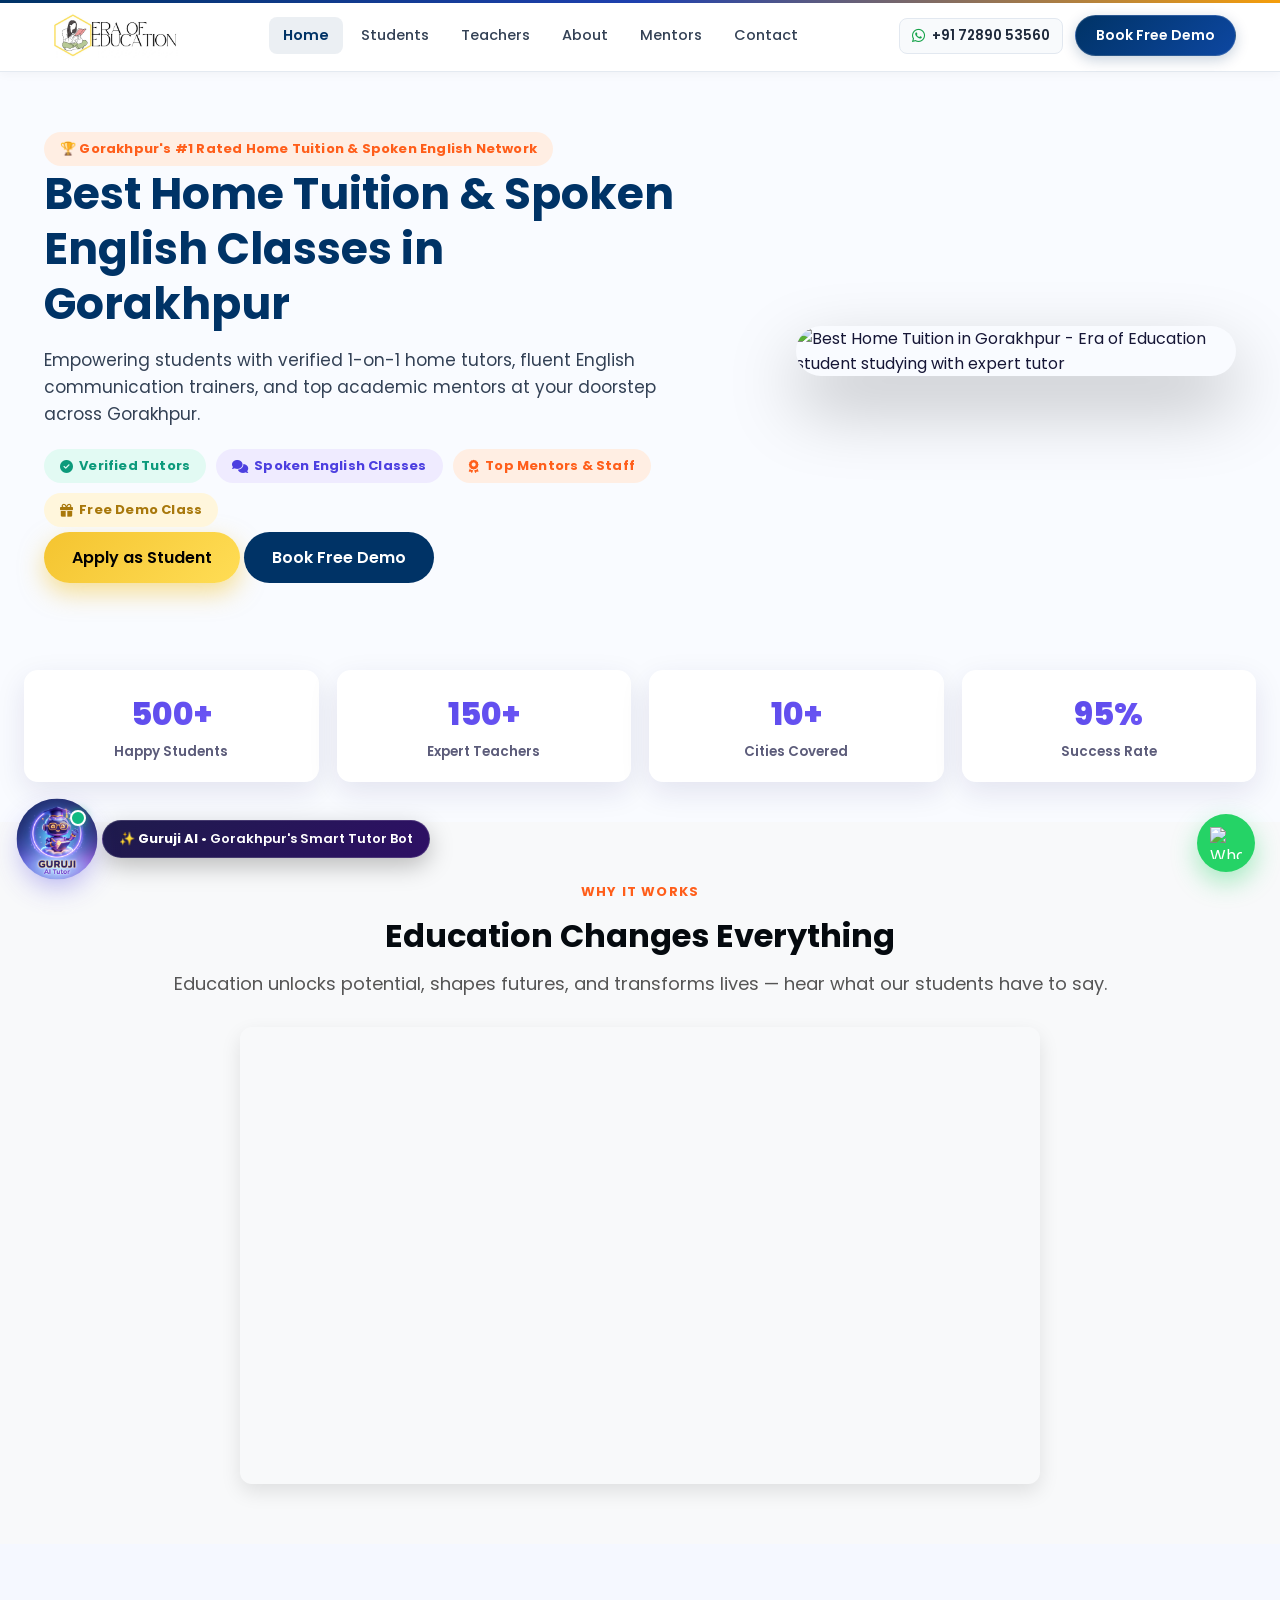
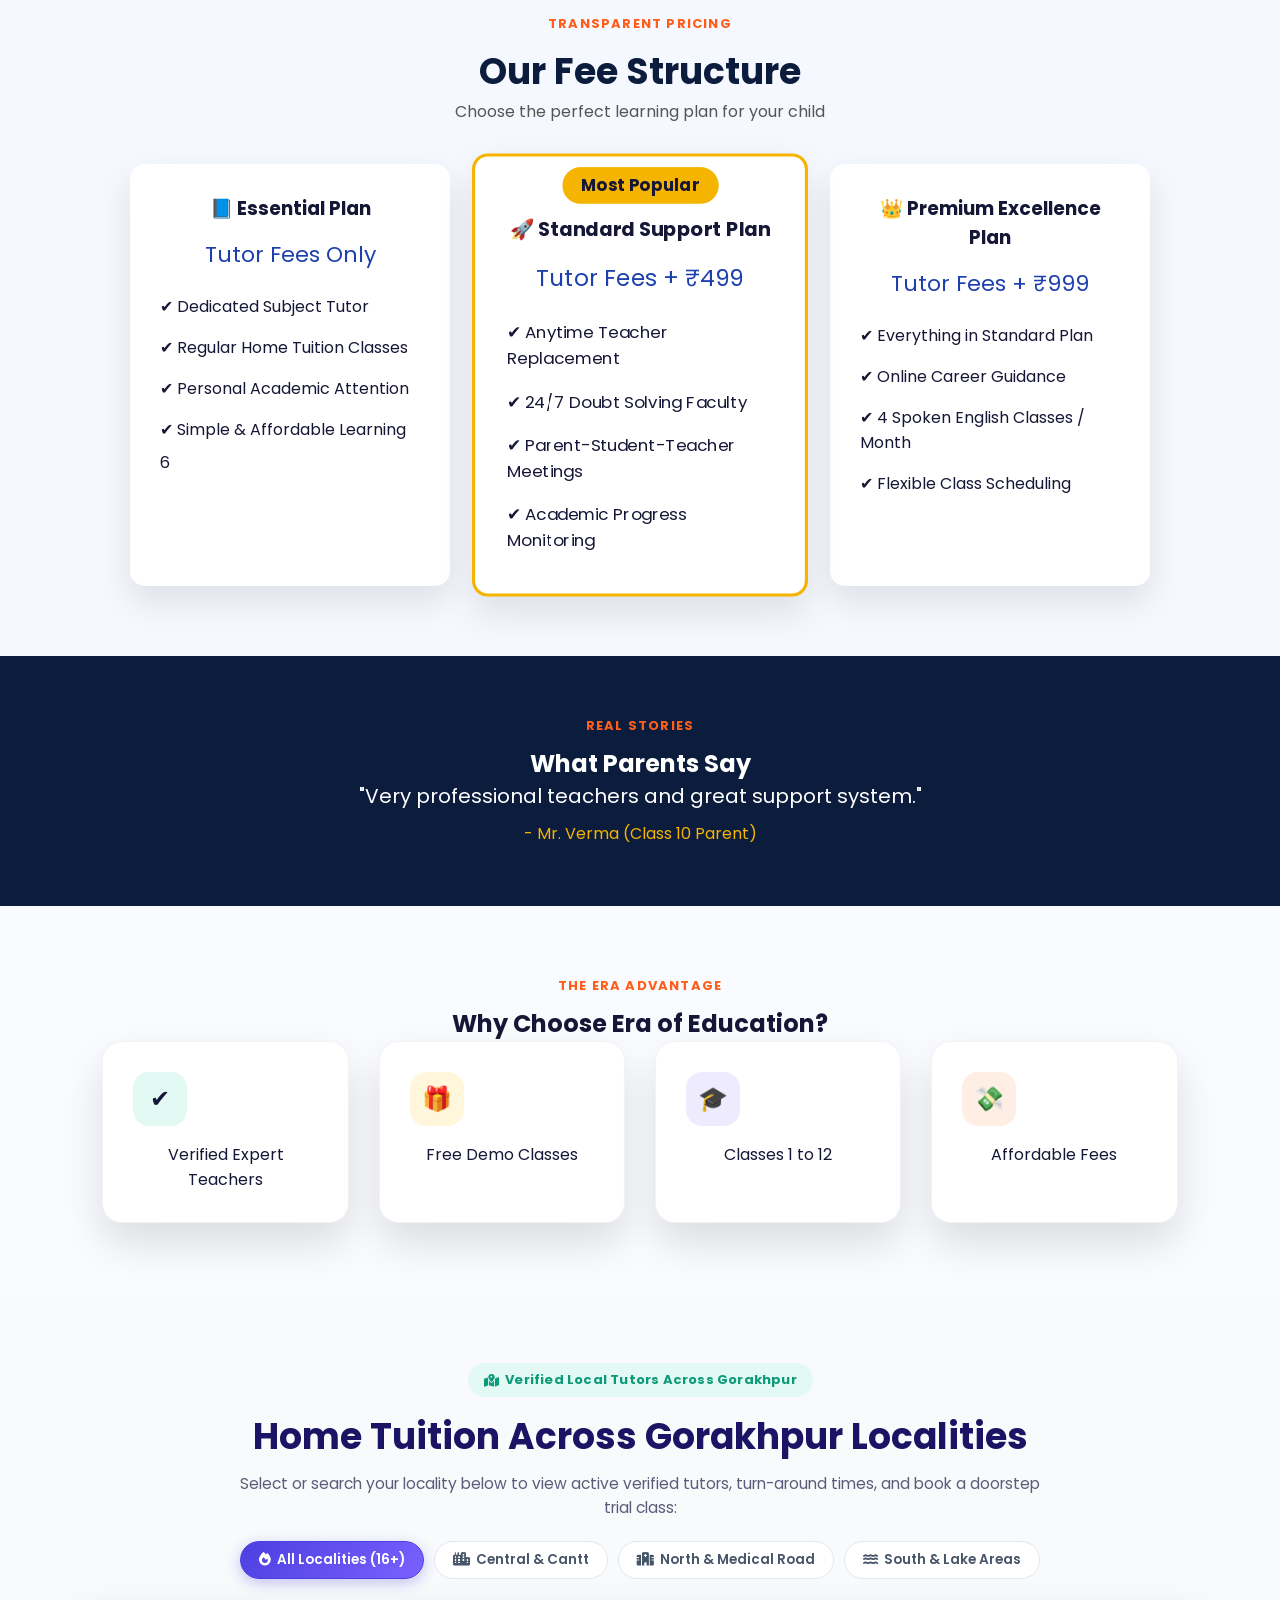
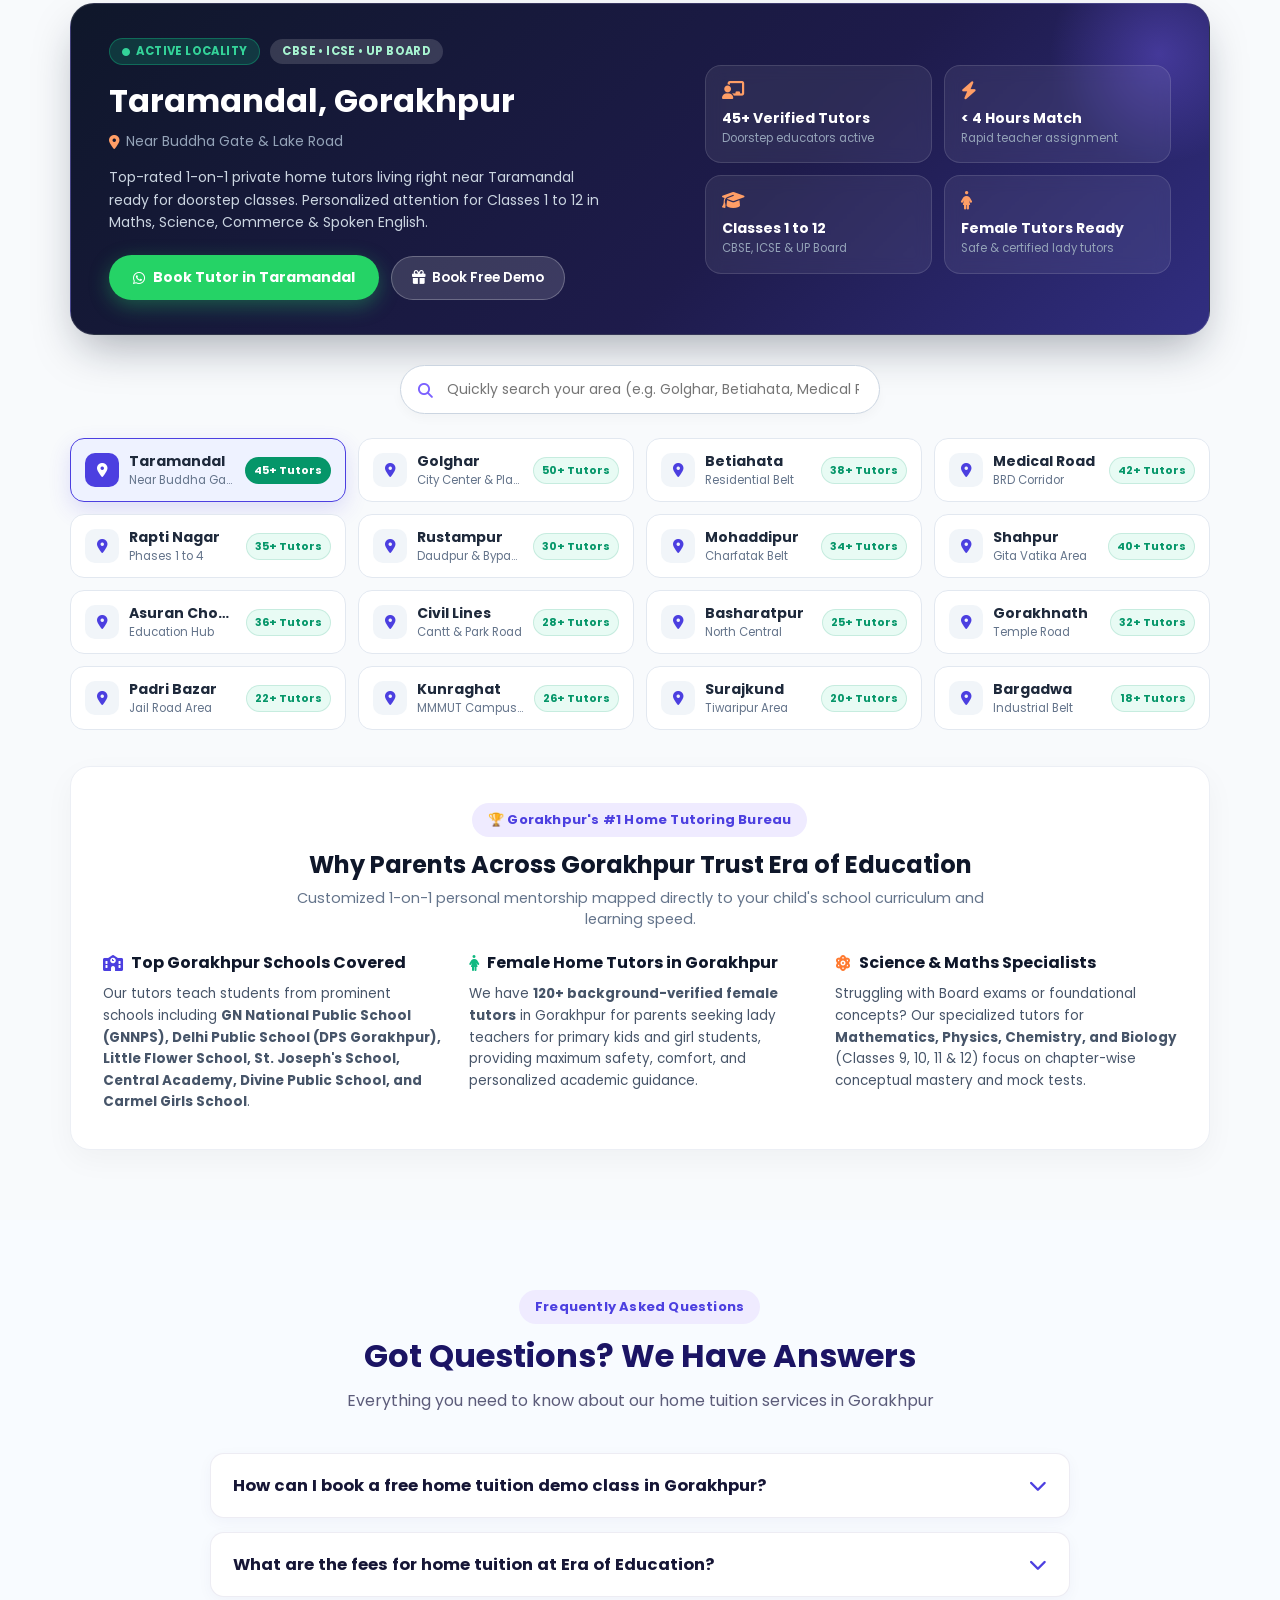
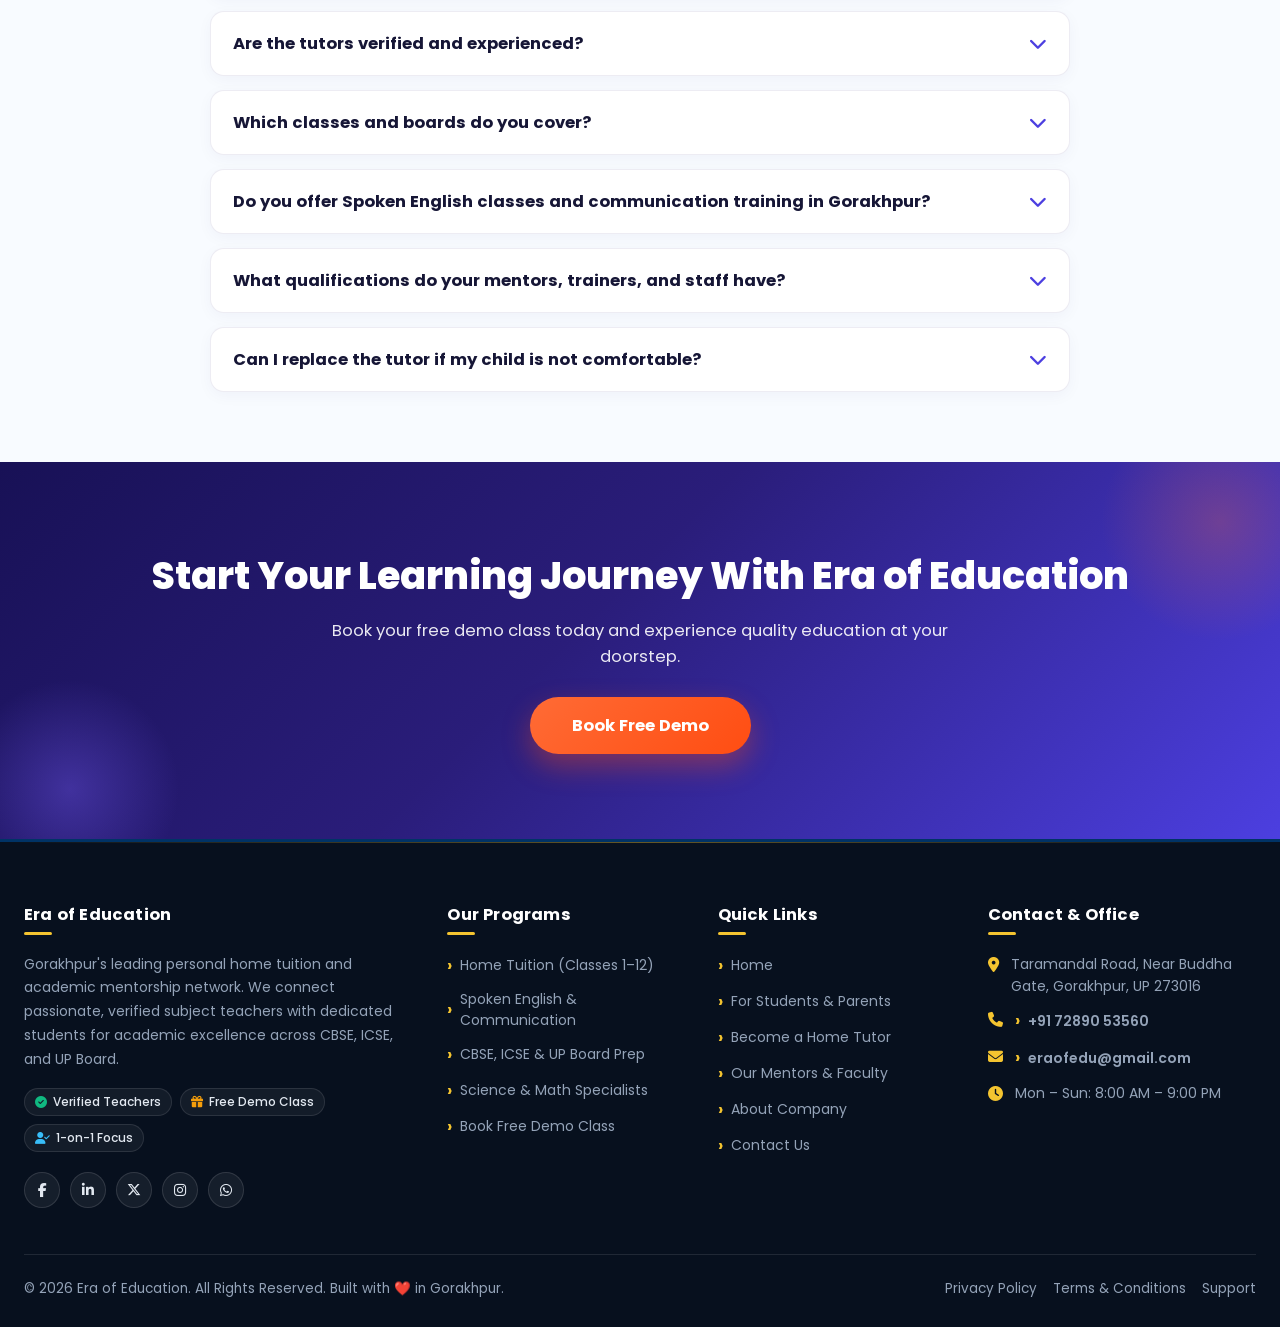
==== commit 18fbdf62: "refactor(ui): beautiful interactive locality spotlight showcase and compact chips grid" ====
--- a/index.html
+++ b/index.html
@@ -470,306 +470,267 @@
 <!-- Local SEO Coverage: Popular Localities in Gorakhpur -->
 <section class="local-coverage-section reveal" id="localities" style="padding: 70px 20px; background: #F8FAFC;">
   <div class="container-xl local-hub-wrap">
-    <div style="text-align:center;max-width:820px;margin:0 auto 30px;">
+    <div style="text-align:center;max-width:820px;margin:0 auto 16px;">
       <span class="pill-badge pill-teal"><i class="fa-solid fa-map-location-dot"></i> Verified Local Tutors Across Gorakhpur</span>
-      <h2 style="font-size:clamp(26px,3.5vw,36px);color:var(--indigo-900);margin:12px 0 8px;font-family:'Poppins',sans-serif;">Best Home Tuition in Gorakhpur — Area-Wise Verified Tutors</h2>
-      <p style="color:var(--text-mute);font-size:16px;line-height:1.6;">Doorstep 1-on-1 private home tutors available across every residential locality in Gorakhpur for CBSE, ICSE, and UP Board (Classes 1–12):</p>
-    </div>
-
-    <!-- Locality Quick Search / Filter Bar -->
+      <h2 style="font-size:clamp(26px,3.5vw,36px);color:var(--indigo-900);margin:12px 0 8px;font-family:'Poppins',sans-serif;">Home Tuition Across Gorakhpur Localities</h2>
+      <p style="color:var(--text-mute);font-size:15.5px;line-height:1.6;margin:0;">Select or search your locality below to view active verified tutors, turn-around times, and book a doorstep trial class:</p>
+    </div>
+
+    <!-- Category Filter Tabs -->
+    <div class="locality-filter-tabs">
+      <button type="button" class="locality-tab-btn active" data-cat="all"><i class="fa-solid fa-fire"></i> All Localities (16+)</button>
+      <button type="button" class="locality-tab-btn" data-cat="central"><i class="fa-solid fa-city"></i> Central &amp; Cantt</button>
+      <button type="button" class="locality-tab-btn" data-cat="north"><i class="fa-solid fa-hospital"></i> North &amp; Medical Road</button>
+      <button type="button" class="locality-tab-btn" data-cat="south"><i class="fa-solid fa-water"></i> South &amp; Lake Areas</button>
+    </div>
+
+    <!-- FEATURED SPOTLIGHT SHOWCASE CARD -->
+    <div class="locality-spotlight-card" id="localitySpotlight">
+      <div class="spotlight-left">
+        <div class="spotlight-badge-row">
+          <span class="spotlight-pill spotlight-pill-live"><i class="fa-solid fa-circle" style="font-size:8px;"></i> Active Locality</span>
+          <span class="spotlight-pill" id="spotlightBoardPill">CBSE • ICSE • UP Board</span>
+        </div>
+        <h3 id="spotlightAreaTitle">Taramandal, Gorakhpur</h3>
+        <div class="spotlight-landmark">
+          <i class="fa-solid fa-location-dot" style="color:#FF9E66;"></i>
+          <span id="spotlightAreaLandmark">Near Buddha Gate &amp; Lake Road</span>
+        </div>
+        <p class="spotlight-desc" id="spotlightAreaDesc">
+          Top-rated 1-on-1 private home tutors living right near Taramandal ready for doorstep classes. Personalized attention for Classes 1 to 12 in Maths, Science, Commerce &amp; Spoken English.
+        </p>
+        <div class="spotlight-actions">
+          <a href="https://wa.me/917289053560?text=Hi,%20I%20am%20looking%20for%20a%20home%20tutor%20in%20Taramandal,%20Gorakhpur." target="_blank" rel="noopener noreferrer" class="btn-spotlight-wa" id="spotlightBookWaBtn">
+            <i class="fa-brands fa-whatsapp"></i> Book Tutor in Taramandal
+          </a>
+          <a href="demo.html?area=Taramandal" class="btn-spotlight-demo" id="spotlightDemoBtn">
+            <i class="fa-solid fa-gift"></i> Book Free Demo
+          </a>
+        </div>
+      </div>
+
+      <div class="spotlight-stats-grid">
+        <div class="spotlight-stat-box">
+          <i class="fa-solid fa-chalkboard-user"></i>
+          <strong id="spotlightTutorsCount">45+ Verified Tutors</strong>
+          <span>Doorstep educators active</span>
+        </div>
+        <div class="spotlight-stat-box">
+          <i class="fa-solid fa-bolt"></i>
+          <strong id="spotlightTurnaround">&lt; 4 Hours Match</strong>
+          <span>Rapid teacher assignment</span>
+        </div>
+        <div class="spotlight-stat-box">
+          <i class="fa-solid fa-graduation-cap"></i>
+          <strong>Classes 1 to 12</strong>
+          <span>CBSE, ICSE &amp; UP Board</span>
+        </div>
+        <div class="spotlight-stat-box">
+          <i class="fa-solid fa-person-dress"></i>
+          <strong>Female Tutors Ready</strong>
+          <span>Safe &amp; certified lady tutors</span>
+        </div>
+      </div>
+    </div>
+
+    <!-- Quick Search Bar -->
     <div class="local-search-bar">
       <i class="fa-solid fa-magnifying-glass"></i>
-      <input type="text" id="localityFilterInput" placeholder="Filter by your locality in Gorakhpur (e.g. Taramandal, Betiahata, Medical Road)...">
-    </div>
-
-    <!-- Rich Interactive Locality Grid -->
-    <div class="locality-grid-rich" id="localityGridRich">
-      <div class="locality-rich-card" data-area="taramandal buddha gate nandan nagar">
-        <div class="locality-rich-head">
-          <div class="locality-rich-icon"><i class="fa-solid fa-location-dot"></i></div>
-          <div class="locality-rich-title">
+      <input type="text" id="localityFilterInput" placeholder="Quickly search your area (e.g. Golghar, Betiahata, Medical Road)...">
+    </div>
+
+    <!-- COMPACT & ELEGANT CHIPS DIRECTORY GRID -->
+    <div class="locality-chips-grid" id="localityChipsGrid">
+      <!-- 1. Taramandal -->
+      <div class="locality-chip-card active" data-cat="south" data-name="Taramandal, Gorakhpur" data-landmark="Near Buddha Gate &amp; Lake Road" data-tutors="45+ Verified Tutors" data-speed="&lt; 4 Hours Match" data-desc="Top-rated 1-on-1 private home tutors living right near Taramandal ready for doorstep classes. Personalized attention for Classes 1 to 12 in Maths, Science, Commerce &amp; Spoken English.">
+        <div class="locality-chip-main">
+          <div class="locality-chip-icon"><i class="fa-solid fa-location-dot"></i></div>
+          <div class="locality-chip-text">
             <h4>Taramandal</h4>
-            <span>Near Buddha Gate &amp; Lake Road</span>
-          </div>
-        </div>
-        <div class="locality-meta-list">
-          <div class="locality-meta-item"><i class="fa-solid fa-circle-check"></i> <strong>45+ Verified Tutors</strong></div>
-          <div class="locality-meta-item"><i class="fa-solid fa-bolt"></i> Doorstep match within 4 hrs</div>
-          <div class="locality-meta-item"><i class="fa-solid fa-graduation-cap"></i> CBSE, ICSE &amp; UP Board</div>
-        </div>
-        <a href="https://wa.me/917289053560?text=Hi,%20I%20am%20looking%20for%20a%20home%20tutor%20in%20Taramandal,%20Gorakhpur." target="_blank" rel="noopener noreferrer" class="locality-btn-book">
-          <i class="fa-brands fa-whatsapp" style="color:#25D366;"></i> Book Tutor in Taramandal
-        </a>
-      </div>
-
-      <div class="locality-rich-card" data-area="golghar town hall baldev plaza">
-        <div class="locality-rich-head">
-          <div class="locality-rich-icon"><i class="fa-solid fa-location-dot"></i></div>
-          <div class="locality-rich-title">
+            <span>Near Buddha Gate</span>
+          </div>
+        </div>
+        <span class="locality-chip-tag">45+ Tutors</span>
+      </div>
+
+      <!-- 2. Golghar -->
+      <div class="locality-chip-card" data-cat="central" data-name="Golghar, Gorakhpur" data-landmark="City Center &amp; Baldev Plaza" data-tutors="50+ Verified Tutors" data-speed="Instant Demo Match" data-desc="Central Gorakhpur's fastest tutor assignment network. Top subject mentors available for foundation, high school and board exam excellence.">
+        <div class="locality-chip-main">
+          <div class="locality-chip-icon"><i class="fa-solid fa-location-dot"></i></div>
+          <div class="locality-chip-text">
             <h4>Golghar</h4>
-            <span>City Center &amp; Commercial Hub</span>
-          </div>
-        </div>
-        <div class="locality-meta-list">
-          <div class="locality-meta-item"><i class="fa-solid fa-circle-check"></i> <strong>50+ Verified Tutors</strong></div>
-          <div class="locality-meta-item"><i class="fa-solid fa-bolt"></i> Instant Demo Match</div>
-          <div class="locality-meta-item"><i class="fa-solid fa-graduation-cap"></i> Maths, Science &amp; Commerce</div>
-        </div>
-        <a href="https://wa.me/917289053560?text=Hi,%20I%20am%20looking%20for%20a%20home%20tutor%20in%20Golghar,%20Gorakhpur." target="_blank" rel="noopener noreferrer" class="locality-btn-book">
-          <i class="fa-brands fa-whatsapp" style="color:#25D366;"></i> Book Tutor in Golghar
-        </a>
-      </div>
-
-      <div class="locality-rich-card" data-area="betiahata alankar">
-        <div class="locality-rich-head">
-          <div class="locality-rich-icon"><i class="fa-solid fa-location-dot"></i></div>
-          <div class="locality-rich-title">
+            <span>City Center &amp; Plaza</span>
+          </div>
+        </div>
+        <span class="locality-chip-tag">50+ Tutors</span>
+      </div>
+
+      <!-- 3. Betiahata -->
+      <div class="locality-chip-card" data-cat="central" data-name="Betiahata, Gorakhpur" data-landmark="Alankar Cinema &amp; Residential Area" data-tutors="38+ Verified Tutors" data-speed="&lt; 6 Hours Match" data-desc="Prime residential tutoring coverage. Verified female home tutors and senior subject faculty available for doorstep 1-on-1 sessions.">
+        <div class="locality-chip-main">
+          <div class="locality-chip-icon"><i class="fa-solid fa-location-dot"></i></div>
+          <div class="locality-chip-text">
             <h4>Betiahata</h4>
-            <span>Prime Residential Locality</span>
-          </div>
-        </div>
-        <div class="locality-meta-list">
-          <div class="locality-meta-item"><i class="fa-solid fa-circle-check"></i> <strong>38+ Verified Tutors</strong></div>
-          <div class="locality-meta-item"><i class="fa-solid fa-bolt"></i> Doorstep match within 6 hrs</div>
-          <div class="locality-meta-item"><i class="fa-solid fa-person-dress"></i> Female Tutors Available</div>
-        </div>
-        <a href="https://wa.me/917289053560?text=Hi,%20I%20am%20looking%20for%20a%20home%20tutor%20in%20Betiahata,%20Gorakhpur." target="_blank" rel="noopener noreferrer" class="locality-btn-book">
-          <i class="fa-brands fa-whatsapp" style="color:#25D366;"></i> Book Tutor in Betiahata
-        </a>
-      </div>
-
-      <div class="locality-rich-card" data-area="medical college road brd">
-        <div class="locality-rich-head">
-          <div class="locality-rich-icon"><i class="fa-solid fa-location-dot"></i></div>
-          <div class="locality-rich-title">
-            <h4>Medical College Road</h4>
-            <span>BRD Medical Corridor</span>
-          </div>
-        </div>
-        <div class="locality-meta-list">
-          <div class="locality-meta-item"><i class="fa-solid fa-circle-check"></i> <strong>42+ Verified Tutors</strong></div>
-          <div class="locality-meta-item"><i class="fa-solid fa-bolt"></i> Doorstep match within 6 hrs</div>
-          <div class="locality-meta-item"><i class="fa-solid fa-flask"></i> NEET / JEE Foundation</div>
-        </div>
-        <a href="https://wa.me/917289053560?text=Hi,%20I%20am%20looking%20for%20a%20home%20tutor%20on%20Medical%20College%20Road,%20Gorakhpur." target="_blank" rel="noopener noreferrer" class="locality-btn-book">
-          <i class="fa-brands fa-whatsapp" style="color:#25D366;"></i> Book on Medical Road
-        </a>
-      </div>
-
-      <div class="locality-rich-card" data-area="rapti nagar phase 1 2 3 4">
-        <div class="locality-rich-head">
-          <div class="locality-rich-icon"><i class="fa-solid fa-location-dot"></i></div>
-          <div class="locality-rich-title">
+            <span>Residential Belt</span>
+          </div>
+        </div>
+        <span class="locality-chip-tag">38+ Tutors</span>
+      </div>
+
+      <!-- 4. Medical College Road -->
+      <div class="locality-chip-card" data-cat="north" data-name="Medical College Road, Gorakhpur" data-landmark="BRD Medical College Corridor" data-tutors="42+ Verified Tutors" data-speed="&lt; 6 Hours Match" data-desc="Specialized Physics, Chemistry, Biology and Mathematics educators. NEET &amp; JEE foundation guidance with school curriculum alignment.">
+        <div class="locality-chip-main">
+          <div class="locality-chip-icon"><i class="fa-solid fa-location-dot"></i></div>
+          <div class="locality-chip-text">
+            <h4>Medical Road</h4>
+            <span>BRD Corridor</span>
+          </div>
+        </div>
+        <span class="locality-chip-tag">42+ Tutors</span>
+      </div>
+
+      <!-- 5. Rapti Nagar -->
+      <div class="locality-chip-card" data-cat="north" data-name="Rapti Nagar, Gorakhpur" data-landmark="Phases 1, 2, 3 &amp; 4" data-tutors="35+ Verified Tutors" data-speed="&lt; 8 Hours Match" data-desc="Complete academic support across all Rapti Nagar phases for CBSE, ICSE, and UP Board students from Class 1 to 12.">
+        <div class="locality-chip-main">
+          <div class="locality-chip-icon"><i class="fa-solid fa-location-dot"></i></div>
+          <div class="locality-chip-text">
             <h4>Rapti Nagar</h4>
-            <span>Phases 1, 2, 3 &amp; 4</span>
-          </div>
-        </div>
-        <div class="locality-meta-list">
-          <div class="locality-meta-item"><i class="fa-solid fa-circle-check"></i> <strong>35+ Verified Tutors</strong></div>
-          <div class="locality-meta-item"><i class="fa-solid fa-bolt"></i> Doorstep match within 8 hrs</div>
-          <div class="locality-meta-item"><i class="fa-solid fa-book"></i> Classes 1 to 12 All Boards</div>
-        </div>
-        <a href="https://wa.me/917289053560?text=Hi,%20I%20am%20looking%20for%20a%20home%20tutor%20in%20Rapti%20Nagar,%20Gorakhpur." target="_blank" rel="noopener noreferrer" class="locality-btn-book">
-          <i class="fa-brands fa-whatsapp" style="color:#25D366;"></i> Book in Rapti Nagar
-        </a>
-      </div>
-
-      <div class="locality-rich-card" data-area="rustampur daudpur bypass">
-        <div class="locality-rich-head">
-          <div class="locality-rich-icon"><i class="fa-solid fa-location-dot"></i></div>
-          <div class="locality-rich-title">
-            <h4>Rustampur &amp; Daudpur</h4>
-            <span>South Gorakhpur Area</span>
-          </div>
-        </div>
-        <div class="locality-meta-list">
-          <div class="locality-meta-item"><i class="fa-solid fa-circle-check"></i> <strong>30+ Verified Tutors</strong></div>
-          <div class="locality-meta-item"><i class="fa-solid fa-bolt"></i> Doorstep match within 8 hrs</div>
-          <div class="locality-meta-item"><i class="fa-solid fa-person-dress"></i> Lady Tutors Available</div>
-        </div>
-        <a href="https://wa.me/917289053560?text=Hi,%20I%20am%20looking%20for%20a%20home%20tutor%20in%20Rustampur,%20Gorakhpur." target="_blank" rel="noopener noreferrer" class="locality-btn-book">
-          <i class="fa-brands fa-whatsapp" style="color:#25D366;"></i> Book in Rustampur
-        </a>
-      </div>
-
-      <div class="locality-rich-card" data-area="mohaddipur charfatak university road">
-        <div class="locality-rich-head">
-          <div class="locality-rich-icon"><i class="fa-solid fa-location-dot"></i></div>
-          <div class="locality-rich-title">
+            <span>Phases 1 to 4</span>
+          </div>
+        </div>
+        <span class="locality-chip-tag">35+ Tutors</span>
+      </div>
+
+      <!-- 6. Rustampur & Daudpur -->
+      <div class="locality-chip-card" data-cat="south" data-name="Rustampur &amp; Daudpur, Gorakhpur" data-landmark="South Gorakhpur &amp; Bypass" data-tutors="30+ Verified Tutors" data-speed="&lt; 8 Hours Match" data-desc="Experienced local home tutors available across Rustampur, Daudpur, and adjoining south Gorakhpur colonies with flexible hours.">
+        <div class="locality-chip-main">
+          <div class="locality-chip-icon"><i class="fa-solid fa-location-dot"></i></div>
+          <div class="locality-chip-text">
+            <h4>Rustampur</h4>
+            <span>Daudpur &amp; Bypass</span>
+          </div>
+        </div>
+        <span class="locality-chip-tag">30+ Tutors</span>
+      </div>
+
+      <!-- 7. Mohaddipur -->
+      <div class="locality-chip-card" data-cat="central" data-name="Mohaddipur, Gorakhpur" data-landmark="Charfatak &amp; University Road" data-tutors="34+ Verified Tutors" data-speed="&lt; 6 Hours Match" data-desc="Highly qualified university alumni and experienced tutors teaching near Mohaddipur and Charfatak with verified credentials.">
+        <div class="locality-chip-main">
+          <div class="locality-chip-icon"><i class="fa-solid fa-location-dot"></i></div>
+          <div class="locality-chip-text">
             <h4>Mohaddipur</h4>
-            <span>Charfatak &amp; DDU University Belt</span>
-          </div>
-        </div>
-        <div class="locality-meta-list">
-          <div class="locality-meta-item"><i class="fa-solid fa-circle-check"></i> <strong>34+ Verified Tutors</strong></div>
-          <div class="locality-meta-item"><i class="fa-solid fa-bolt"></i> Doorstep match within 6 hrs</div>
-          <div class="locality-meta-item"><i class="fa-solid fa-graduation-cap"></i> Senior Mentors Ready</div>
-        </div>
-        <a href="https://wa.me/917289053560?text=Hi,%20I%20am%20looking%20for%20a%20home%20tutor%20in%20Mohaddipur,%20Gorakhpur." target="_blank" rel="noopener noreferrer" class="locality-btn-book">
-          <i class="fa-brands fa-whatsapp" style="color:#25D366;"></i> Book in Mohaddipur
-        </a>
-      </div>
-
-      <div class="locality-rich-card" data-area="shahpur gita vatika geeta vatika">
-        <div class="locality-rich-head">
-          <div class="locality-rich-icon"><i class="fa-solid fa-location-dot"></i></div>
-          <div class="locality-rich-title">
+            <span>Charfatak Belt</span>
+          </div>
+        </div>
+        <span class="locality-chip-tag">34+ Tutors</span>
+      </div>
+
+      <!-- 8. Shahpur -->
+      <div class="locality-chip-card" data-cat="north" data-name="Shahpur, Gorakhpur" data-landmark="Gita Vatika Colony" data-tutors="40+ Verified Tutors" data-speed="&lt; 4 Hours Match" data-desc="High concentration of senior Mathematics and Science home teachers available near Shahpur and Gita Vatika.">
+        <div class="locality-chip-main">
+          <div class="locality-chip-icon"><i class="fa-solid fa-location-dot"></i></div>
+          <div class="locality-chip-text">
             <h4>Shahpur</h4>
-            <span>Gita Vatika &amp; Surrounding Colony</span>
-          </div>
-        </div>
-        <div class="locality-meta-list">
-          <div class="locality-meta-item"><i class="fa-solid fa-circle-check"></i> <strong>40+ Verified Tutors</strong></div>
-          <div class="locality-meta-item"><i class="fa-solid fa-bolt"></i> Doorstep match within 4 hrs</div>
-          <div class="locality-meta-item"><i class="fa-solid fa-calculator"></i> Maths &amp; Science Specialists</div>
-        </div>
-        <a href="https://wa.me/917289053560?text=Hi,%20I%20am%20looking%20for%20a%20home%20tutor%20in%20Shahpur,%20Gorakhpur." target="_blank" rel="noopener noreferrer" class="locality-btn-book">
-          <i class="fa-brands fa-whatsapp" style="color:#25D366;"></i> Book in Shahpur
-        </a>
-      </div>
-
-      <div class="locality-rich-card" data-area="asuran chowk asuran chowk road">
-        <div class="locality-rich-head">
-          <div class="locality-rich-icon"><i class="fa-solid fa-location-dot"></i></div>
-          <div class="locality-rich-title">
+            <span>Gita Vatika Area</span>
+          </div>
+        </div>
+        <span class="locality-chip-tag">40+ Tutors</span>
+      </div>
+
+      <!-- 9. Asuran Chowk -->
+      <div class="locality-chip-card" data-cat="north" data-name="Asuran Chowk, Gorakhpur" data-landmark="Medical Junction Hub" data-tutors="36+ Verified Tutors" data-speed="&lt; 6 Hours Match" data-desc="Educational hub with rapid tutor matching for Class 9–12 Board preparation and foundational concepts.">
+        <div class="locality-chip-main">
+          <div class="locality-chip-icon"><i class="fa-solid fa-location-dot"></i></div>
+          <div class="locality-chip-text">
             <h4>Asuran Chowk</h4>
-            <span>Education Hub Junction</span>
-          </div>
-        </div>
-        <div class="locality-meta-list">
-          <div class="locality-meta-item"><i class="fa-solid fa-circle-check"></i> <strong>36+ Verified Tutors</strong></div>
-          <div class="locality-meta-item"><i class="fa-solid fa-bolt"></i> Doorstep match within 6 hrs</div>
-          <div class="locality-meta-item"><i class="fa-solid fa-graduation-cap"></i> CBSE &amp; ICSE Experts</div>
-        </div>
-        <a href="https://wa.me/917289053560?text=Hi,%20I%20am%20looking%20for%20a%20home%20tutor%20near%20Asuran,%20Gorakhpur." target="_blank" rel="noopener noreferrer" class="locality-btn-book">
-          <i class="fa-brands fa-whatsapp" style="color:#25D366;"></i> Book at Asuran
-        </a>
-      </div>
-
-      <div class="locality-rich-card" data-area="civil lines cantt park road">
-        <div class="locality-rich-head">
-          <div class="locality-rich-icon"><i class="fa-solid fa-location-dot"></i></div>
-          <div class="locality-rich-title">
-            <h4>Civil Lines &amp; Cantt</h4>
-            <span>Park Road &amp; Officers Colony</span>
-          </div>
-        </div>
-        <div class="locality-meta-list">
-          <div class="locality-meta-item"><i class="fa-solid fa-circle-check"></i> <strong>28+ Verified Tutors</strong></div>
-          <div class="locality-meta-item"><i class="fa-solid fa-bolt"></i> Doorstep match within 6 hrs</div>
-          <div class="locality-meta-item"><i class="fa-solid fa-comments"></i> Spoken English Experts</div>
-        </div>
-        <a href="https://wa.me/917289053560?text=Hi,%20I%20am%20looking%20for%20a%20home%20tutor%20in%20Civil%20Lines,%20Gorakhpur." target="_blank" rel="noopener noreferrer" class="locality-btn-book">
-          <i class="fa-brands fa-whatsapp" style="color:#25D366;"></i> Book in Civil Lines
-        </a>
-      </div>
-
-      <div class="locality-rich-card" data-area="basharatpur medical mor">
-        <div class="locality-rich-head">
-          <div class="locality-rich-icon"><i class="fa-solid fa-location-dot"></i></div>
-          <div class="locality-rich-title">
+            <span>Education Hub</span>
+          </div>
+        </div>
+        <span class="locality-chip-tag">36+ Tutors</span>
+      </div>
+
+      <!-- 10. Civil Lines & Cantt -->
+      <div class="locality-chip-card" data-cat="central" data-name="Civil Lines &amp; Cantt, Gorakhpur" data-landmark="Park Road &amp; Officers Colony" data-tutors="28+ Verified Tutors" data-speed="&lt; 6 Hours Match" data-desc="Top executive academic mentors and fluent Spoken English trainers available for high-standard personal home tutoring.">
+        <div class="locality-chip-main">
+          <div class="locality-chip-icon"><i class="fa-solid fa-location-dot"></i></div>
+          <div class="locality-chip-text">
+            <h4>Civil Lines</h4>
+            <span>Cantt &amp; Park Road</span>
+          </div>
+        </div>
+        <span class="locality-chip-tag">28+ Tutors</span>
+      </div>
+
+      <!-- 11. Basharatpur -->
+      <div class="locality-chip-card" data-cat="north" data-name="Basharatpur, Gorakhpur" data-landmark="North Central Residential" data-tutors="25+ Verified Tutors" data-speed="&lt; 8 Hours Match" data-desc="Dedicated foundation tutors for Classes 1 to 8 and senior subject specialists for board exam success.">
+        <div class="locality-chip-main">
+          <div class="locality-chip-icon"><i class="fa-solid fa-location-dot"></i></div>
+          <div class="locality-chip-text">
             <h4>Basharatpur</h4>
-            <span>Central North Gorakhpur</span>
-          </div>
-        </div>
-        <div class="locality-meta-list">
-          <div class="locality-meta-item"><i class="fa-solid fa-circle-check"></i> <strong>25+ Verified Tutors</strong></div>
-          <div class="locality-meta-item"><i class="fa-solid fa-bolt"></i> Doorstep match within 8 hrs</div>
-          <div class="locality-meta-item"><i class="fa-solid fa-book-open"></i> All Classes 1 to 12</div>
-        </div>
-        <a href="https://wa.me/917289053560?text=Hi,%20I%20am%20looking%20for%20a%20home%20tutor%20in%20Basharatpur,%20Gorakhpur." target="_blank" rel="noopener noreferrer" class="locality-btn-book">
-          <i class="fa-brands fa-whatsapp" style="color:#25D366;"></i> Book in Basharatpur
-        </a>
-      </div>
-
-      <div class="locality-rich-card" data-area="gorakhnath temple mandir subhash nagar">
-        <div class="locality-rich-head">
-          <div class="locality-rich-icon"><i class="fa-solid fa-location-dot"></i></div>
-          <div class="locality-rich-title">
+            <span>North Central</span>
+          </div>
+        </div>
+        <span class="locality-chip-tag">25+ Tutors</span>
+      </div>
+
+      <!-- 12. Gorakhnath -->
+      <div class="locality-chip-card" data-cat="north" data-name="Gorakhnath, Gorakhpur" data-landmark="Temple Road &amp; Subhash Nagar" data-tutors="32+ Verified Tutors" data-speed="&lt; 8 Hours Match" data-desc="Doorstep verified home tutors covering Hindi &amp; English medium boards across Gorakhnath and temple road localities.">
+        <div class="locality-chip-main">
+          <div class="locality-chip-icon"><i class="fa-solid fa-location-dot"></i></div>
+          <div class="locality-chip-text">
             <h4>Gorakhnath</h4>
-            <span>Temple Road &amp; Subhash Nagar</span>
-          </div>
-        </div>
-        <div class="locality-meta-list">
-          <div class="locality-meta-item"><i class="fa-solid fa-circle-check"></i> <strong>32+ Verified Tutors</strong></div>
-          <div class="locality-meta-item"><i class="fa-solid fa-bolt"></i> Doorstep match within 8 hrs</div>
-          <div class="locality-meta-item"><i class="fa-solid fa-award"></i> UP &amp; CBSE Specialists</div>
-        </div>
-        <a href="https://wa.me/917289053560?text=Hi,%20I%20am%20looking%20for%20a%20home%20tutor%20in%20Gorakhnath,%20Gorakhpur." target="_blank" rel="noopener noreferrer" class="locality-btn-book">
-          <i class="fa-brands fa-whatsapp" style="color:#25D366;"></i> Book in Gorakhnath
-        </a>
-      </div>
-
-      <div class="locality-rich-card" data-area="padri bazar jail road">
-        <div class="locality-rich-head">
-          <div class="locality-rich-icon"><i class="fa-solid fa-location-dot"></i></div>
-          <div class="locality-rich-title">
+            <span>Temple Road</span>
+          </div>
+        </div>
+        <span class="locality-chip-tag">32+ Tutors</span>
+      </div>
+
+      <!-- 13. Padri Bazar -->
+      <div class="locality-chip-card" data-cat="north" data-name="Padri Bazar, Gorakhpur" data-landmark="Jail Road &amp; Jungle Dhusan" data-tutors="22+ Verified Tutors" data-speed="&lt; 12 Hours Match" data-desc="Reliable doorstep tutors for primary, middle, and high school children with female tutor options available.">
+        <div class="locality-chip-main">
+          <div class="locality-chip-icon"><i class="fa-solid fa-location-dot"></i></div>
+          <div class="locality-chip-text">
             <h4>Padri Bazar</h4>
-            <span>Jail Road &amp; Jungle Dhusan Belt</span>
-          </div>
-        </div>
-        <div class="locality-meta-list">
-          <div class="locality-meta-item"><i class="fa-solid fa-circle-check"></i> <strong>22+ Verified Tutors</strong></div>
-          <div class="locality-meta-item"><i class="fa-solid fa-bolt"></i> Doorstep match within 12 hrs</div>
-          <div class="locality-meta-item"><i class="fa-solid fa-person-dress"></i> Lady Tutors Available</div>
-        </div>
-        <a href="https://wa.me/917289053560?text=Hi,%20I%20am%20looking%20for%20a%20home%20tutor%20in%20Padri%20Bazar,%20Gorakhpur." target="_blank" rel="noopener noreferrer" class="locality-btn-book">
-          <i class="fa-brands fa-whatsapp" style="color:#25D366;"></i> Book in Padri Bazar
-        </a>
-      </div>
-
-      <div class="locality-rich-card" data-area="kunraghat mmmut air force">
-        <div class="locality-rich-head">
-          <div class="locality-rich-icon"><i class="fa-solid fa-location-dot"></i></div>
-          <div class="locality-rich-title">
+            <span>Jail Road Area</span>
+          </div>
+        </div>
+        <span class="locality-chip-tag">22+ Tutors</span>
+      </div>
+
+      <!-- 14. Kunraghat -->
+      <div class="locality-chip-card" data-cat="south" data-name="Kunraghat, Gorakhpur" data-landmark="MMMUT &amp; Air Force Belt" data-tutors="26+ Verified Tutors" data-speed="&lt; 8 Hours Match" data-desc="High-caliber engineering and science background tutors available near MMMUT campus and Kunraghat.">
+        <div class="locality-chip-main">
+          <div class="locality-chip-icon"><i class="fa-solid fa-location-dot"></i></div>
+          <div class="locality-chip-text">
             <h4>Kunraghat</h4>
-            <span>MMMUT Campus &amp; Air Force Belt</span>
-          </div>
-        </div>
-        <div class="locality-meta-list">
-          <div class="locality-meta-item"><i class="fa-solid fa-circle-check"></i> <strong>26+ Verified Tutors</strong></div>
-          <div class="locality-meta-item"><i class="fa-solid fa-bolt"></i> Doorstep match within 8 hrs</div>
-          <div class="locality-meta-item"><i class="fa-solid fa-microscope"></i> PCM &amp; Science Specialists</div>
-        </div>
-        <a href="https://wa.me/917289053560?text=Hi,%20I%20am%20looking%20for%20a%20home%20tutor%20in%20Kunraghat,%20Gorakhpur." target="_blank" rel="noopener noreferrer" class="locality-btn-book">
-          <i class="fa-brands fa-whatsapp" style="color:#25D366;"></i> Book in Kunraghat
-        </a>
-      </div>
-
-      <div class="locality-rich-card" data-area="surajkund tiwaripur">
-        <div class="locality-rich-head">
-          <div class="locality-rich-icon"><i class="fa-solid fa-location-dot"></i></div>
-          <div class="locality-rich-title">
+            <span>MMMUT Campus Belt</span>
+          </div>
+        </div>
+        <span class="locality-chip-tag">26+ Tutors</span>
+      </div>
+
+      <!-- 15. Surajkund -->
+      <div class="locality-chip-card" data-cat="central" data-name="Surajkund, Gorakhpur" data-landmark="Tiwaripur &amp; West Area" data-tutors="20+ Verified Tutors" data-speed="&lt; 12 Hours Match" data-desc="Friendly, patient home tutors for foundational classes (Class 1-10) with affordable monthly tuition fee plans.">
+        <div class="locality-chip-main">
+          <div class="locality-chip-icon"><i class="fa-solid fa-location-dot"></i></div>
+          <div class="locality-chip-text">
             <h4>Surajkund</h4>
-            <span>Tiwaripur &amp; West Gorakhpur</span>
-          </div>
-        </div>
-        <div class="locality-meta-list">
-          <div class="locality-meta-item"><i class="fa-solid fa-circle-check"></i> <strong>20+ Verified Tutors</strong></div>
-          <div class="locality-meta-item"><i class="fa-solid fa-bolt"></i> Doorstep match within 12 hrs</div>
-          <div class="locality-meta-item"><i class="fa-solid fa-book"></i> Foundation Classes 1-10</div>
-        </div>
-        <a href="https://wa.me/917289053560?text=Hi,%20I%20am%20looking%20for%20a%20home%20tutor%20in%20Surajkund,%20Gorakhpur." target="_blank" rel="noopener noreferrer" class="locality-btn-book">
-          <i class="fa-brands fa-whatsapp" style="color:#25D366;"></i> Book in Surajkund
-        </a>
-      </div>
-
-      <div class="locality-rich-card" data-area="bargadwa industrial area">
-        <div class="locality-rich-head">
-          <div class="locality-rich-icon"><i class="fa-solid fa-location-dot"></i></div>
-          <div class="locality-rich-title">
+            <span>Tiwaripur Area</span>
+          </div>
+        </div>
+        <span class="locality-chip-tag">20+ Tutors</span>
+      </div>
+
+      <!-- 16. Bargadwa -->
+      <div class="locality-chip-card" data-cat="north" data-name="Bargadwa, Gorakhpur" data-landmark="Industrial Corridor &amp; NH-24" data-tutors="18+ Verified Tutors" data-speed="&lt; 12 Hours Match" data-desc="Verified home tuition service covering Bargadwa and industrial residential sectors with experienced tutors.">
+        <div class="locality-chip-main">
+          <div class="locality-chip-icon"><i class="fa-solid fa-location-dot"></i></div>
+          <div class="locality-chip-text">
             <h4>Bargadwa</h4>
-            <span>Industrial Corridor &amp; NH-24</span>
-          </div>
-        </div>
-        <div class="locality-meta-list">
-          <div class="locality-meta-item"><i class="fa-solid fa-circle-check"></i> <strong>18+ Verified Tutors</strong></div>
-          <div class="locality-meta-item"><i class="fa-solid fa-bolt"></i> Doorstep match within 12 hrs</div>
-          <div class="locality-meta-item"><i class="fa-solid fa-graduation-cap"></i> All Subjects &amp; Boards</div>
-        </div>
-        <a href="https://wa.me/917289053560?text=Hi,%20I%20am%20looking%20for%20a%20home%20tutor%20in%20Bargadwa,%20Gorakhpur." target="_blank" rel="noopener noreferrer" class="locality-btn-book">
-          <i class="fa-brands fa-whatsapp" style="color:#25D366;"></i> Book in Bargadwa
-        </a>
+            <span>Industrial Belt</span>
+          </div>
+        </div>
+        <span class="locality-chip-tag">18+ Tutors</span>
       </div>
     </div>
 
--- a/css/style.css
+++ b/css/style.css
@@ -568,35 +568,253 @@
 }
 
 /* ================================================================
-   GORAKHPUR LOCALITIES SEO EXPLORER & HUB
+   GORAKHPUR LOCALITIES SEO EXPLORER — ELEGANT INTERACTIVE SHOWCASE
+   Clean, Organized, Luxurious, and High-Converting Design
    ================================================================ */
 .local-hub-wrap {
-  max-width: 1180px;
+  max-width: 1140px;
   margin: 0 auto;
 }
 
+/* Category Filter Pills */
+.locality-filter-tabs {
+  display: flex;
+  align-items: center;
+  justify-content: center;
+  gap: 10px;
+  flex-wrap: wrap;
+  margin: 20px 0 24px;
+}
+
+.locality-tab-btn {
+  background: #FFFFFF;
+  border: 1.5px solid #E2E8F0;
+  color: #475569;
+  font-size: 13.5px;
+  font-weight: 600;
+  padding: 8px 18px;
+  border-radius: 999px;
+  cursor: pointer;
+  transition: all 0.25s ease;
+  display: inline-flex;
+  align-items: center;
+  gap: 6px;
+}
+
+.locality-tab-btn:hover {
+  border-color: #4C3FE0;
+  color: #4C3FE0;
+  background: #F8F9FE;
+}
+
+.locality-tab-btn.active {
+  background: linear-gradient(135deg, #4C3FE0, #7B61FF);
+  color: #FFFFFF;
+  border-color: #4C3FE0;
+  box-shadow: 0 4px 14px rgba(76, 63, 224, 0.3);
+}
+
+/* SPOTLIGHT SHOWCASE HERO CARD */
+.locality-spotlight-card {
+  background: linear-gradient(135deg, #0F172A 0%, #1E1B4B 60%, #312E81 100%);
+  color: #FFFFFF;
+  border-radius: 24px;
+  padding: 34px 38px;
+  margin-bottom: 30px;
+  box-shadow: 0 20px 45px -10px rgba(15, 23, 42, 0.35);
+  border: 1px solid rgba(255, 255, 255, 0.12);
+  display: grid;
+  grid-template-columns: 1.2fr 1fr;
+  gap: 36px;
+  align-items: center;
+  position: relative;
+  overflow: hidden;
+  transition: all 0.35s ease;
+}
+
+.locality-spotlight-card::before {
+  content: "";
+  position: absolute;
+  top: -60px;
+  right: -60px;
+  width: 220px;
+  height: 220px;
+  border-radius: 50%;
+  background: radial-gradient(circle, rgba(123, 97, 255, 0.35) 0%, transparent 70%);
+  pointer-events: none;
+}
+
+.spotlight-left {
+  position: relative;
+  z-index: 2;
+}
+
+.spotlight-badge-row {
+  display: flex;
+  align-items: center;
+  gap: 10px;
+  flex-wrap: wrap;
+  margin-bottom: 12px;
+}
+
+.spotlight-pill {
+  font-size: 11.5px;
+  font-weight: 700;
+  padding: 4px 12px;
+  border-radius: 20px;
+  letter-spacing: 0.4px;
+  text-transform: uppercase;
+  background: rgba(255, 255, 255, 0.15);
+  color: #A7F3D0;
+  display: inline-flex;
+  align-items: center;
+  gap: 6px;
+}
+
+.spotlight-pill-live {
+  background: rgba(16, 185, 129, 0.2);
+  color: #34D399;
+  border: 1px solid rgba(16, 185, 129, 0.4);
+}
+
+.spotlight-left h3 {
+  font-size: clamp(24px, 3.2vw, 32px);
+  margin: 0 0 6px;
+  font-family: 'Poppins', sans-serif;
+  color: #FFFFFF;
+}
+
+.spotlight-landmark {
+  font-size: 14px;
+  color: #94A3B8;
+  display: flex;
+  align-items: center;
+  gap: 6px;
+  margin-bottom: 14px;
+}
+
+.spotlight-desc {
+  font-size: 14px;
+  line-height: 1.6;
+  color: #CBD5E1;
+  margin: 0 0 22px;
+  max-width: 500px;
+}
+
+.spotlight-actions {
+  display: flex;
+  align-items: center;
+  gap: 12px;
+  flex-wrap: wrap;
+}
+
+.btn-spotlight-wa {
+  background: #25D366;
+  color: #FFFFFF !important;
+  font-weight: 700;
+  font-size: 14px;
+  padding: 12px 24px;
+  border-radius: 999px;
+  text-decoration: none;
+  display: inline-flex;
+  align-items: center;
+  gap: 8px;
+  box-shadow: 0 6px 20px rgba(37, 211, 102, 0.35);
+  transition: transform 0.2s, box-shadow 0.2s;
+}
+
+.btn-spotlight-wa:hover {
+  transform: translateY(-2px);
+  box-shadow: 0 10px 24px rgba(37, 211, 102, 0.45);
+}
+
+.btn-spotlight-demo {
+  background: rgba(255, 255, 255, 0.14);
+  color: #FFFFFF !important;
+  border: 1px solid rgba(255, 255, 255, 0.25);
+  font-weight: 600;
+  font-size: 13.5px;
+  padding: 11px 20px;
+  border-radius: 999px;
+  text-decoration: none;
+  display: inline-flex;
+  align-items: center;
+  gap: 6px;
+  transition: all 0.2s;
+}
+
+.btn-spotlight-demo:hover {
+  background: rgba(255, 255, 255, 0.24);
+}
+
+/* Spotlight Stats Grid (Right Column) */
+.spotlight-stats-grid {
+  display: grid;
+  grid-template-columns: 1fr 1fr;
+  gap: 12px;
+  position: relative;
+  z-index: 2;
+}
+
+.spotlight-stat-box {
+  background: rgba(255, 255, 255, 0.07);
+  border: 1px solid rgba(255, 255, 255, 0.12);
+  border-radius: 16px;
+  padding: 16px;
+  backdrop-filter: blur(8px);
+  -webkit-backdrop-filter: blur(8px);
+  transition: transform 0.2s;
+}
+
+.spotlight-stat-box:hover {
+  transform: translateY(-2px);
+  background: rgba(255, 255, 255, 0.1);
+}
+
+.spotlight-stat-box i {
+  font-size: 18px;
+  color: #FF9E66;
+  margin-bottom: 8px;
+  display: block;
+}
+
+.spotlight-stat-box strong {
+  font-size: 14px;
+  color: #FFFFFF;
+  display: block;
+  margin-bottom: 2px;
+}
+
+.spotlight-stat-box span {
+  font-size: 11.5px;
+  color: #94A3B8;
+  display: block;
+  line-height: 1.35;
+}
+
+/* SEARCH & FILTER BAR */
 .local-search-bar {
-  max-width: 520px;
-  margin: 0 auto 30px;
+  max-width: 480px;
+  margin: 0 auto 24px;
   position: relative;
 }
 
 .local-search-bar input {
   width: 100%;
-  padding: 14px 20px 14px 48px;
+  padding: 13px 20px 13px 46px;
   border-radius: 999px;
-  border: 2px solid #E2E8F0;
-  font-size: 15px;
+  border: 1.5px solid #CBD5E1;
+  font-size: 14px;
   outline: none;
   background: #FFFFFF;
-  box-shadow: 0 4px 15px rgba(27, 20, 100, 0.05);
+  box-shadow: 0 4px 12px rgba(0, 0, 0, 0.03);
   transition: border-color 0.2s, box-shadow 0.2s;
   box-sizing: border-box;
 }
 
 .local-search-bar input:focus {
   border-color: #4C3FE0;
-  box-shadow: 0 8px 24px rgba(76, 63, 224, 0.15);
+  box-shadow: 0 6px 20px rgba(76, 63, 224, 0.14);
 }
 
 .local-search-bar i {
@@ -605,132 +823,133 @@
   top: 50%;
   transform: translateY(-50%);
   color: #7B61FF;
-  font-size: 16px;
-}
-
-.locality-grid-rich {
+  font-size: 15px;
+}
+
+/* SLEEK COMPACT CHIPS GRID */
+.locality-chips-grid {
   display: grid;
-  grid-template-columns: repeat(auto-fill, minmax(250px, 1fr));
-  gap: 16px;
-  margin-top: 20px;
-}
-
-.locality-rich-card {
+  grid-template-columns: repeat(auto-fill, minmax(240px, 1fr));
+  gap: 12px;
+  margin-top: 10px;
+}
+
+.locality-chip-card {
   background: #FFFFFF;
-  border: 1.5px solid #EEF2F6;
-  border-radius: 16px;
-  padding: 18px 20px;
-  display: flex;
-  flex-direction: column;
+  border: 1.5px solid #E2E8F0;
+  border-radius: 14px;
+  padding: 12px 14px;
+  display: flex;
+  align-items: center;
   justify-content: space-between;
-  box-shadow: 0 4px 14px rgba(27, 20, 100, 0.04);
-  transition: transform 0.25s ease, box-shadow 0.25s ease, border-color 0.25s ease;
+  gap: 10px;
+  cursor: pointer;
+  transition: all 0.25s cubic-bezier(0.16, 1, 0.3, 1);
   text-align: left;
-}
-
-.locality-rich-card:hover {
-  transform: translateY(-4px);
-  box-shadow: 0 12px 28px rgba(76, 63, 224, 0.12);
+  position: relative;
+}
+
+.locality-chip-card:hover {
+  transform: translateY(-3px);
   border-color: #7B61FF;
-}
-
-.locality-rich-head {
-  display: flex;
-  align-items: flex-start;
-  gap: 12px;
-  margin-bottom: 10px;
-}
-
-.locality-rich-icon {
-  width: 38px;
-  height: 38px;
+  box-shadow: 0 8px 20px rgba(76, 63, 224, 0.1);
+  background: #FBFCFF;
+}
+
+.locality-chip-card.active {
+  background: #EEF2FF;
+  border-color: #4C3FE0;
+  box-shadow: 0 8px 22px rgba(76, 63, 224, 0.16);
+}
+
+.locality-chip-main {
+  display: flex;
+  align-items: center;
+  gap: 10px;
+  min-width: 0;
+}
+
+.locality-chip-icon {
+  width: 34px;
+  height: 34px;
   border-radius: 10px;
-  background: #EEF2FF;
+  background: #F1F5F9;
   color: #4C3FE0;
   display: flex;
   align-items: center;
   justify-content: center;
-  font-size: 16px;
+  font-size: 14px;
   flex-shrink: 0;
-}
-
-.locality-rich-title h4 {
+  transition: background 0.2s, color 0.2s;
+}
+
+.locality-chip-card.active .locality-chip-icon,
+.locality-chip-card:hover .locality-chip-icon {
+  background: #4C3FE0;
+  color: #FFFFFF;
+}
+
+.locality-chip-text {
+  min-width: 0;
+}
+
+.locality-chip-text h4 {
   margin: 0;
-  font-size: 16px;
-  color: #0F172A;
-  font-family: 'Poppins', sans-serif;
+  font-size: 14px;
   font-weight: 700;
-}
-
-.locality-rich-title span {
-  font-size: 12px;
+  color: #1E293B;
+  white-space: nowrap;
+  overflow: hidden;
+  text-overflow: ellipsis;
+}
+
+.locality-chip-text span {
+  font-size: 11.5px;
   color: #64748B;
   display: block;
-}
-
-.locality-meta-list {
-  display: flex;
-  flex-direction: column;
-  gap: 6px;
-  margin: 10px 0 14px;
-  font-size: 12.5px;
-  color: #475569;
-}
-
-.locality-meta-item {
-  display: flex;
-  align-items: center;
-  gap: 8px;
-}
-
-.locality-meta-item i {
-  color: #10B981;
-  font-size: 12px;
-}
-
-.locality-btn-book {
-  display: inline-flex;
-  align-items: center;
-  justify-content: center;
-  gap: 6px;
-  background: #F8FAFC;
-  color: #4C3FE0;
-  border: 1px solid #CBD5E1;
-  padding: 9px 14px;
-  border-radius: 8px;
-  font-size: 12.5px;
-  font-weight: 600;
-  text-decoration: none;
-  transition: all 0.2s ease;
-}
-
-.locality-btn-book:hover {
-  background: #4C3FE0;
+  white-space: nowrap;
+  overflow: hidden;
+  text-overflow: ellipsis;
+}
+
+.locality-chip-tag {
+  background: #E8FBF4;
+  color: #059669;
+  font-size: 11px;
+  font-weight: 700;
+  padding: 4px 8px;
+  border-radius: 20px;
+  white-space: nowrap;
+  flex-shrink: 0;
+  border: 1px solid rgba(5, 150, 105, 0.15);
+}
+
+.locality-chip-card.active .locality-chip-tag {
+  background: #059669;
   color: #FFFFFF;
-  border-color: #4C3FE0;
 }
 
 /* Local SEO Content Blocks */
 .local-seo-feature-box {
   background: #FFFFFF;
   border-radius: 20px;
-  padding: 40px;
-  box-shadow: 0 10px 30px rgba(0, 0, 0, 0.05);
-  margin: 40px auto 0;
+  padding: 36px 32px;
+  box-shadow: 0 10px 30px rgba(0, 0, 0, 0.04);
+  margin: 36px auto 0;
   border: 1px solid #ECEFF5;
 }
 
 .local-seo-feature-grid {
   display: grid;
   grid-template-columns: repeat(auto-fit, minmax(280px, 1fr));
-  gap: 26px;
-  margin-top: 24px;
+  gap: 24px;
+  margin-top: 20px;
 }
 
 .local-seo-col h3 {
-  font-size: 17px;
+  font-size: 16px;
   color: #0F172A;
-  margin-bottom: 10px;
+  margin-bottom: 8px;
   display: flex;
   align-items: center;
   gap: 8px;
@@ -743,3 +962,19 @@
   margin: 0;
 }
 
+@media (max-width: 768px) {
+  .locality-spotlight-card {
+    grid-template-columns: 1fr;
+    gap: 24px;
+    padding: 24px 20px;
+  }
+  .spotlight-stats-grid {
+    grid-template-columns: 1fr 1fr;
+  }
+  .locality-chips-grid {
+    grid-template-columns: repeat(auto-fill, minmax(170px, 1fr));
+    gap: 8px;
+  }
+}
+
+
--- a/css/guruji.css
+++ b/css/guruji.css
@@ -47,6 +47,8 @@
   height: 100%;
   border-radius: 50%;
   object-fit: cover;
+  object-position: center 22%;
+  transform: scale(1.35);
   display: block;
 }
 
@@ -154,6 +156,8 @@
   width: 100%;
   height: 100%;
   object-fit: cover;
+  object-position: center 22%;
+  transform: scale(1.35);
 }
 
 .guruji-head .info {
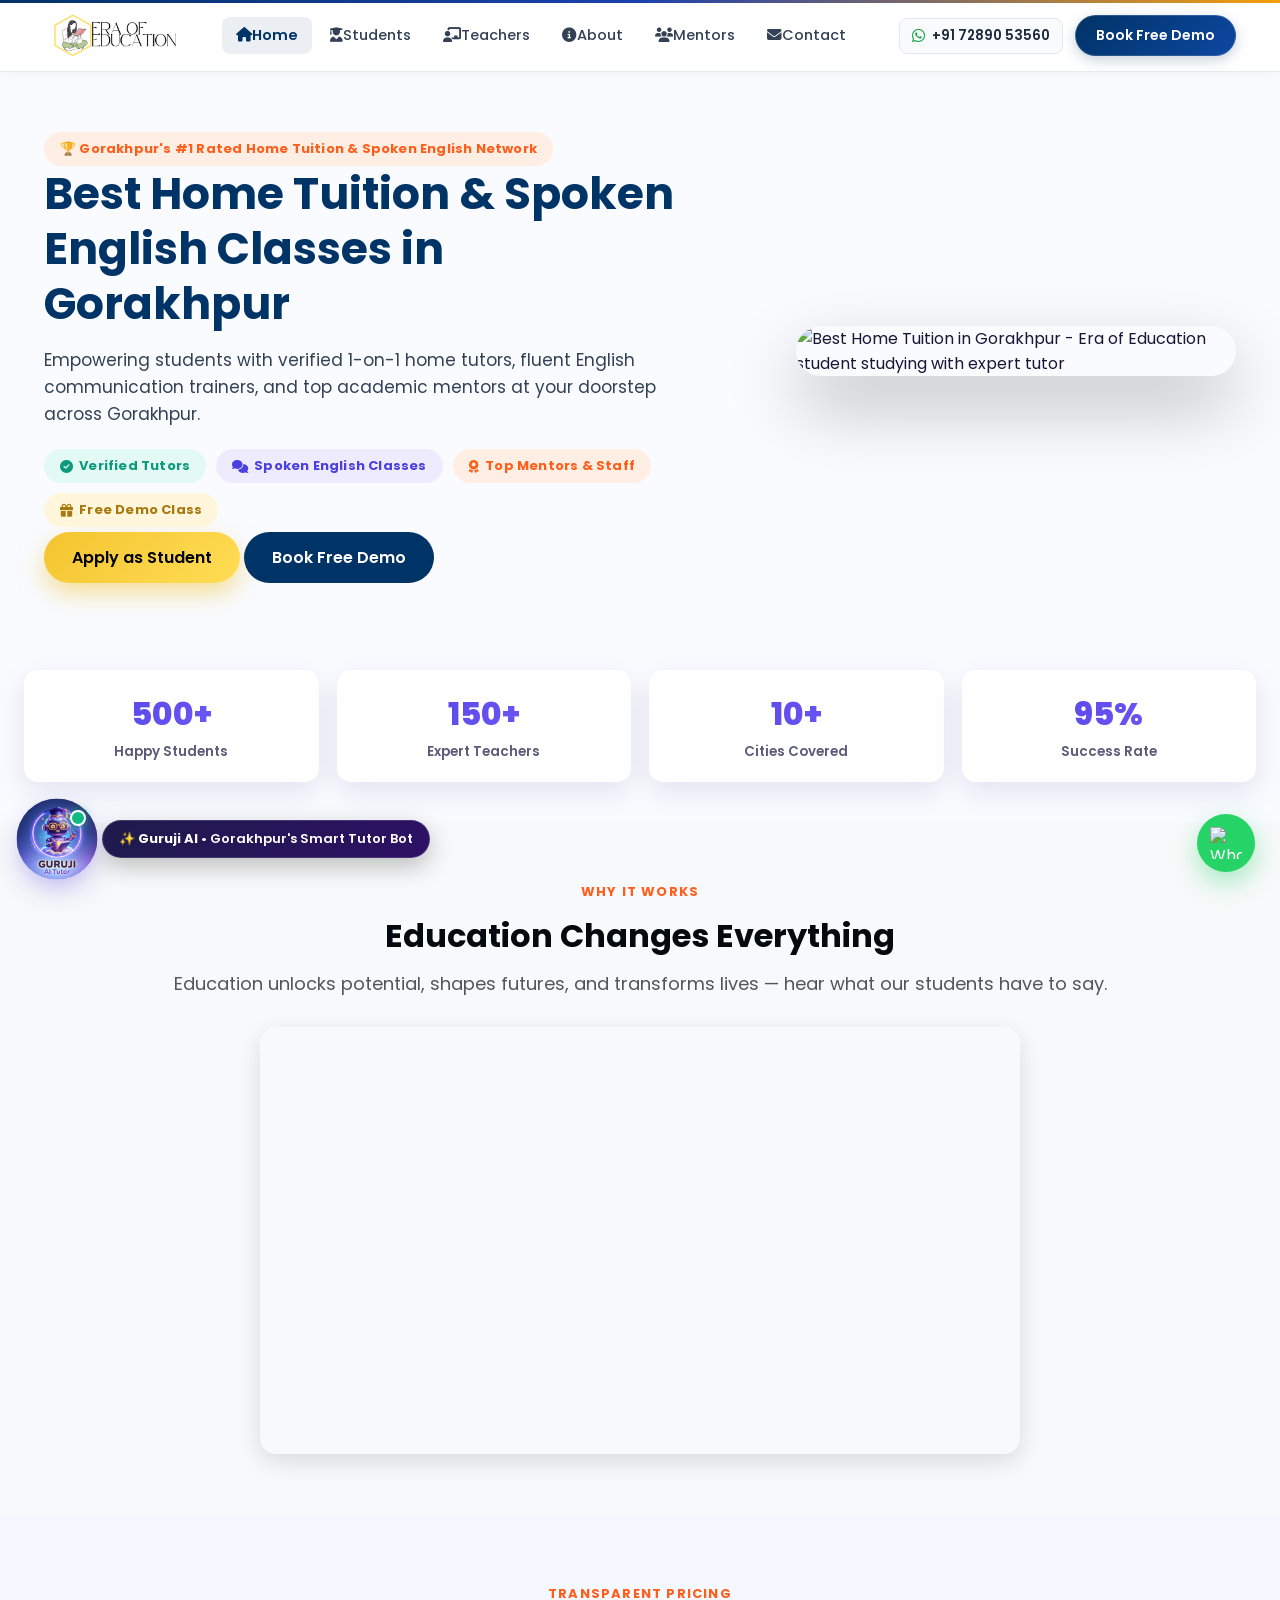
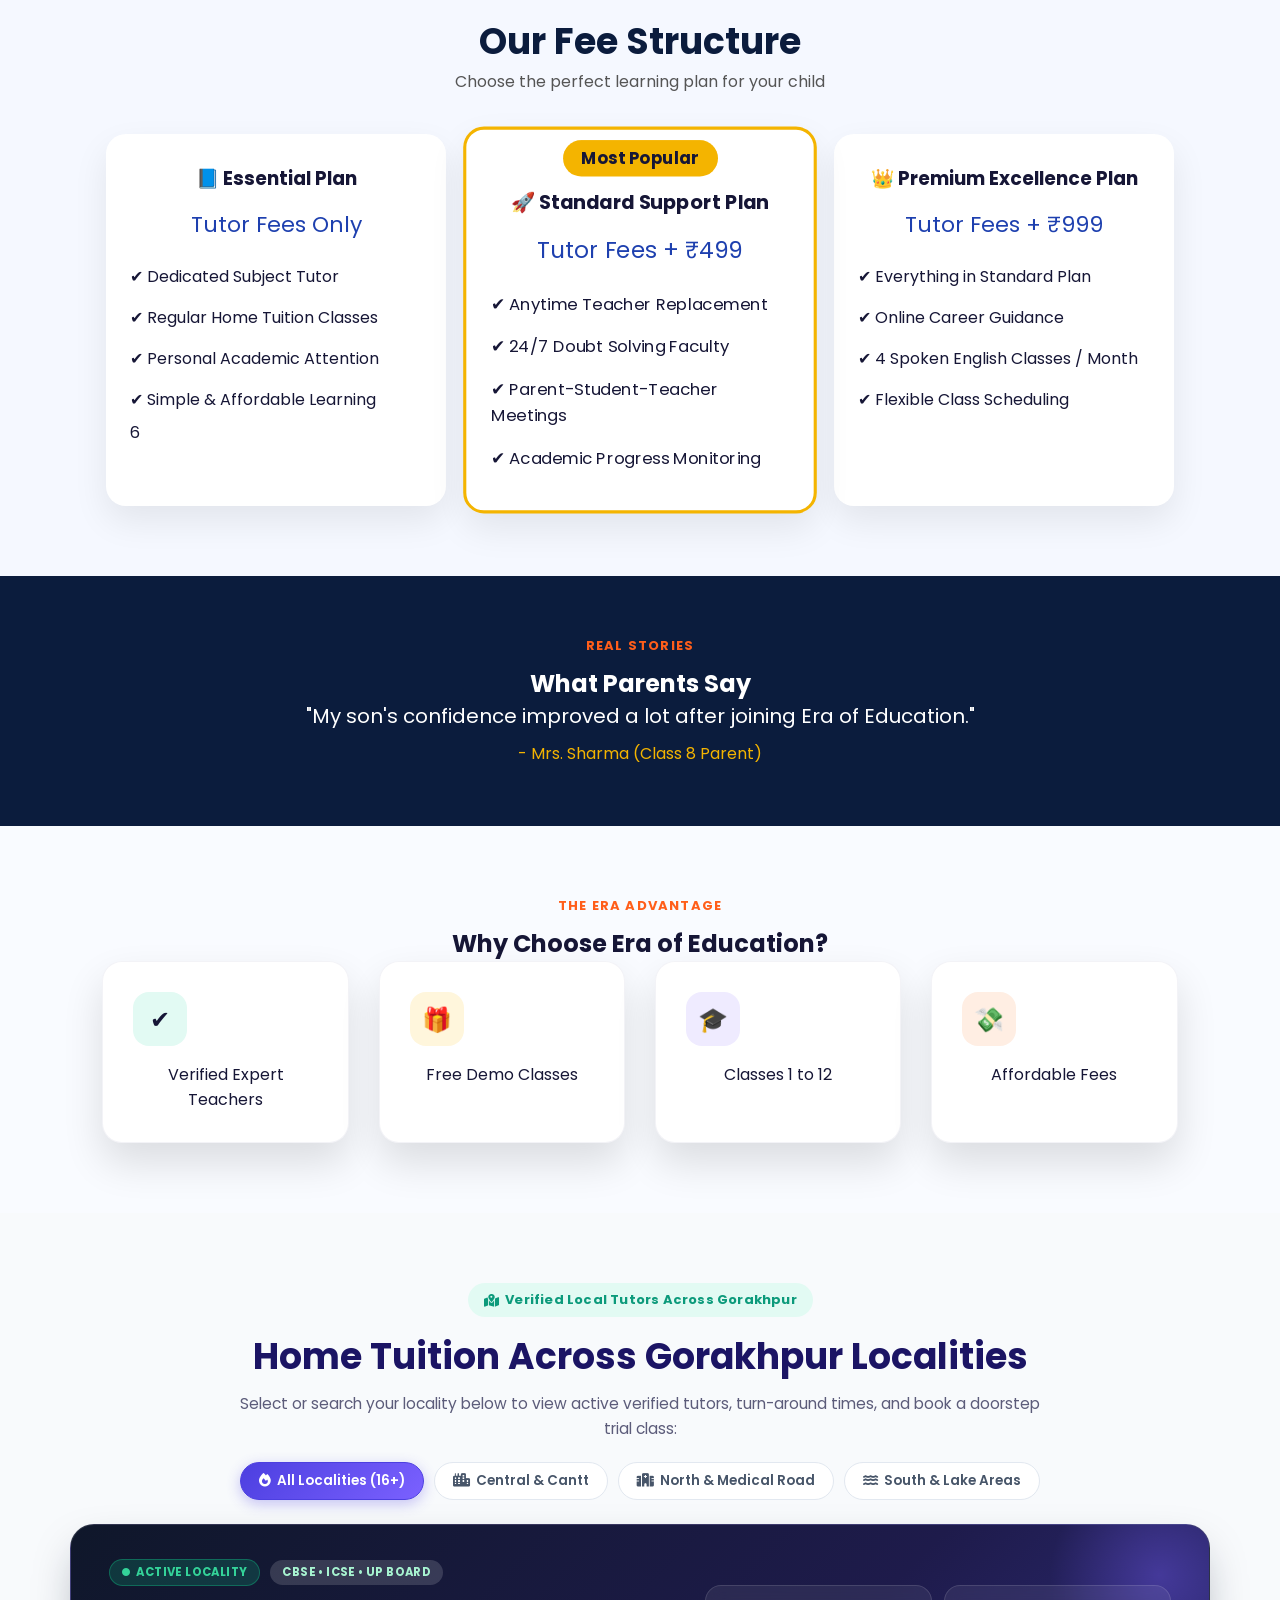
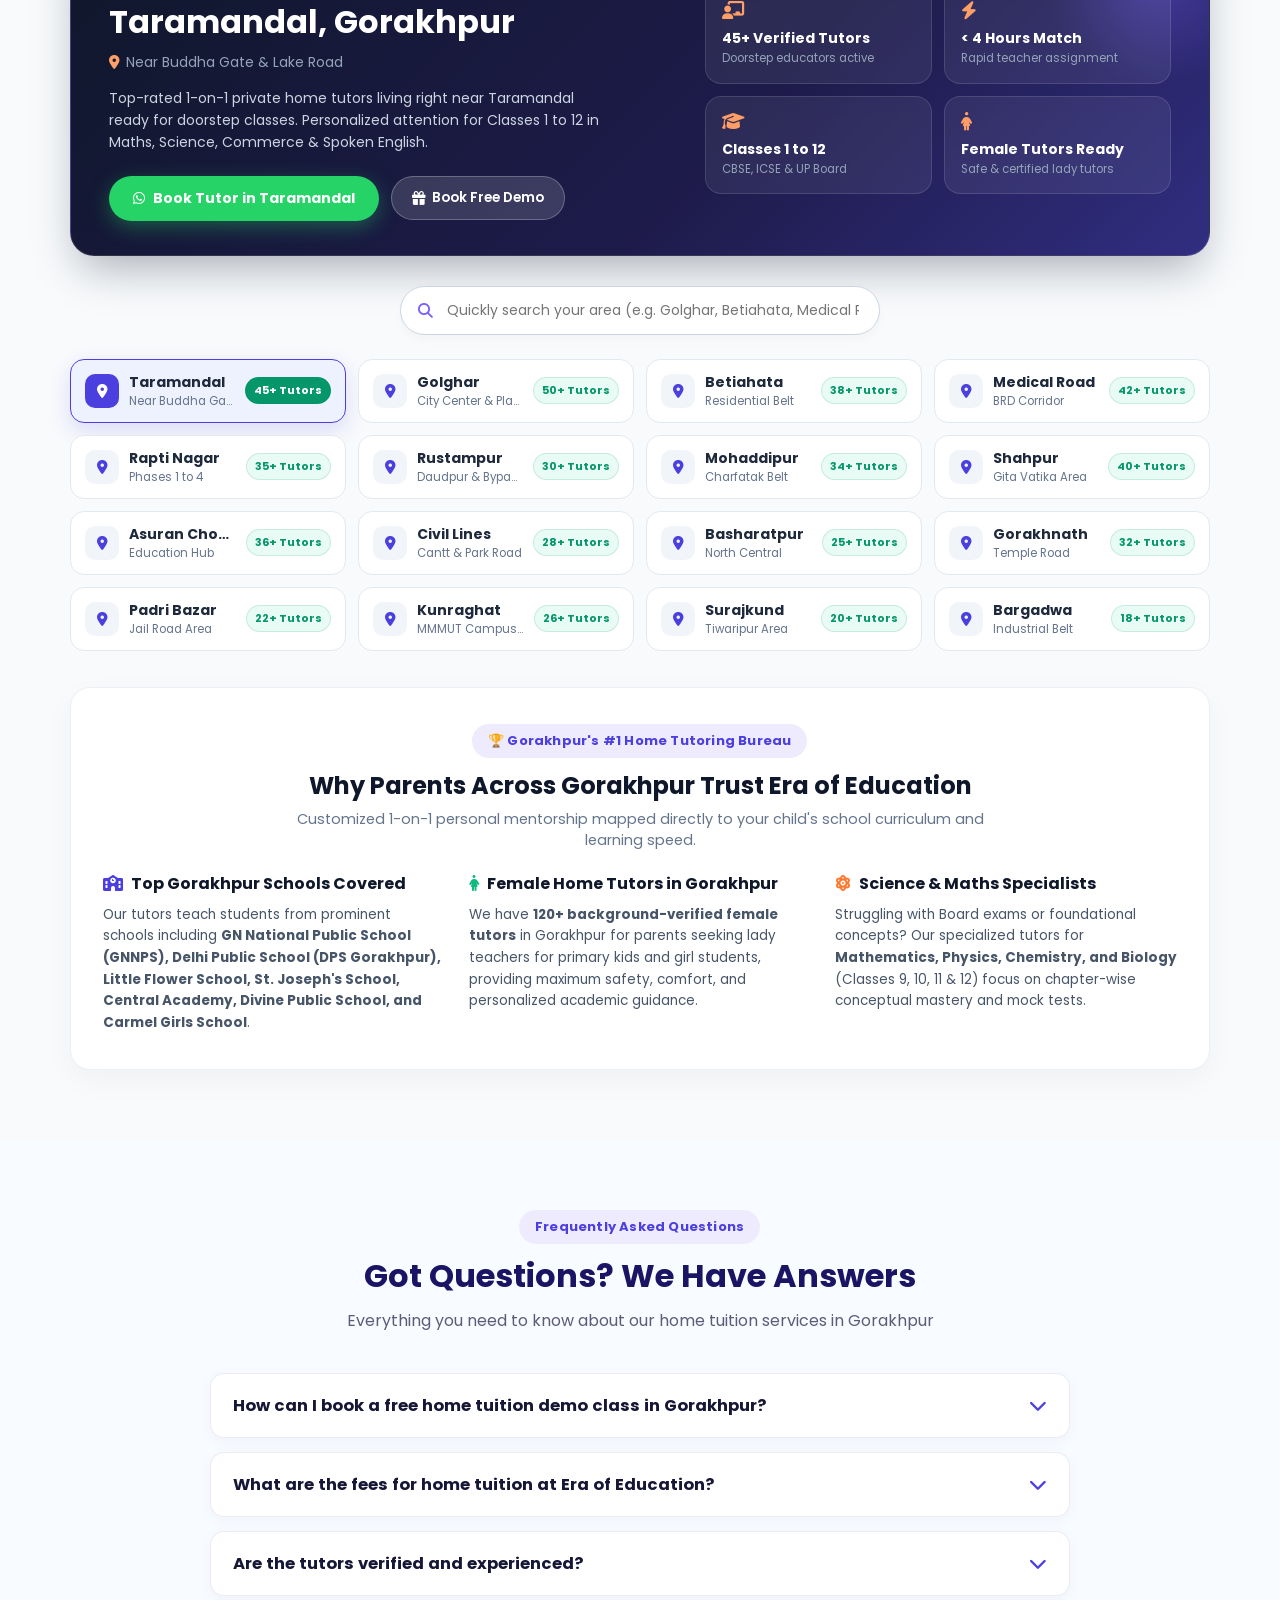
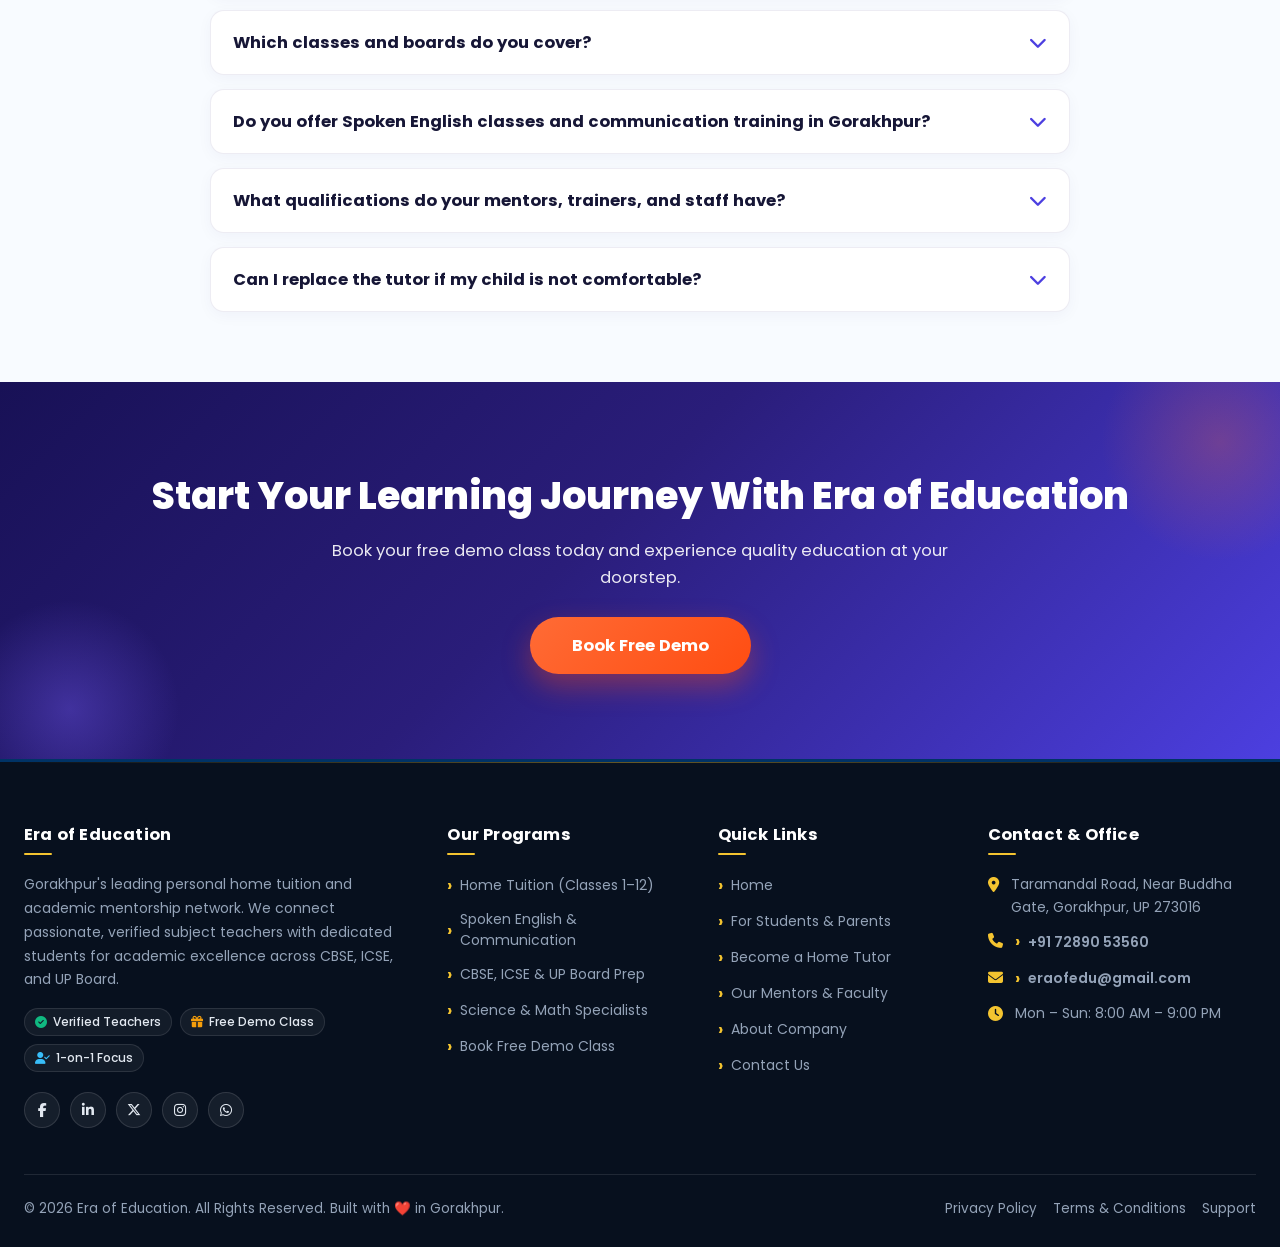
==== commit 0a0f2223: "feat(mobile): make entire site 100% device-friendly and optimized for mobile experience - Added App-" ====
--- a/index.html
+++ b/index.html
@@ -2,7 +2,11 @@
 <html lang="en">
 <head>
   <meta charset="UTF-8">
-  <meta name="viewport" content="width=device-width, initial-scale=1.0">
+  <meta name="viewport" content="width=device-width, initial-scale=1.0, maximum-scale=5.0">
+  <meta name="theme-color" content="#003366">
+  <meta name="mobile-web-app-capable" content="yes">
+  <meta name="apple-mobile-web-app-capable" content="yes">
+  <meta name="apple-mobile-web-app-status-bar-style" content="default">
   <title>Best Home Tuition in Gorakhpur | Spoken English Classes & Top Mentors | Era of Education</title>
   <meta name="description" content="Looking for the best home tuition in Gorakhpur? Era of Education provides top academic mentors, certified trainers, and qualified staff for Classes 1-12 (CBSE, ICSE, UP Board) plus fluent Spoken English classes. Book your free demo class today!">
   <meta name="keywords" content="best home tuition in gorakhpur, home tuition in gorakhpur, spoken english classes in gorakhpur, english speaking course gorakhpur, best english tutor gorakhpur, best mentors in gorakhpur, certified trainer and staff gorakhpur, private home tutors gorakhpur, cbse home tuition gorakhpur, icse tuition gorakhpur, up board home tutor, era of education">
@@ -48,9 +52,9 @@
   <link rel="preconnect" href="https://fonts.googleapis.com">
   <link rel="preconnect" href="https://fonts.gstatic.com" crossorigin>
   <link href="https://fonts.googleapis.com/css2?family=Poppins:wght@400;600;700;800&family=Inter:wght@400;500;600;700&display=swap" rel="stylesheet">
-  <link rel="stylesheet" href="css/theme.css?v=4.3">
-  <link rel="stylesheet" href="css/style.css?v=4.3">
-  <link rel="stylesheet" href="css/guruji.css?v=4.3">
+  <link rel="stylesheet" href="css/theme.css?v=5.0">
+  <link rel="stylesheet" href="css/style.css?v=5.0">
+  <link rel="stylesheet" href="css/guruji.css?v=5.0">
   <link rel="stylesheet" href="https://cdnjs.cloudflare.com/ajax/libs/font-awesome/6.5.0/css/all.min.css">
 
   <!-- JSON-LD Structured Data for Google Rich Snippets -->
@@ -945,8 +949,8 @@
   </div>
 </footer>
 
-<script src="js/script.js?v=4.3"></script>
-<script src="js/guruji.js?v=4.3"></script>
+<script src="js/script.js?v=5.0"></script>
+<script src="js/guruji.js?v=5.0"></script>
 
 </body>
-</html>+</html>
--- a/css/theme.css
+++ b/css/theme.css
@@ -36,17 +36,37 @@
 html {
   scroll-behavior: smooth;
   -webkit-text-size-adjust: 100%;
+  -webkit-tap-highlight-color: transparent;
 }
 html, body {
-  max-width: 100%;
+  max-width: 100vw;
+  width: 100%;
   overflow-x: hidden;
-}
-* { box-sizing: border-box; }
+  position: relative;
+}
+* { 
+  box-sizing: border-box; 
+  -webkit-tap-highlight-color: transparent;
+}
+button, a, input, select, textarea {
+  touch-action: manipulation;
+}
 body {
   font-family: 'Inter', Arial, sans-serif;
   color: var(--text-dark);
   margin: 0;
   padding: 0;
+  -webkit-font-smoothing: antialiased;
+  -moz-osx-font-smoothing: grayscale;
+}
+body.menu-open {
+  overflow: hidden !important;
+  touch-action: none;
+}
+@media (max-width: 768px) {
+  body {
+    padding-bottom: calc(64px + env(safe-area-inset-bottom, 0px));
+  }
 }
 img {
   max-width: 100%;
@@ -217,35 +237,56 @@
   justify-content: center;
   align-items: center;
   gap: 5px;
-  width: 40px;
-  height: 40px;
+  width: 44px;
+  height: 44px;
   background: #f8fafc;
   border: 1px solid #e2e8f0;
-  border-radius: 8px;
+  border-radius: 10px;
   cursor: pointer;
   padding: 0;
   transition: all 0.2s ease;
-}
-.menu-toggle:hover {
+  -webkit-tap-highlight-color: transparent;
+}
+.menu-toggle:hover, .menu-toggle:focus-visible {
   background: #f1f5f9;
+  border-color: #cbd5e1;
 }
 .menu-toggle span {
-  width: 20px;
-  height: 2px;
+  width: 22px;
+  height: 2.2px;
   border-radius: 2px;
   background: #1e293b;
-  transition: transform 0.25s ease, opacity 0.25s ease;
+  transition: transform 0.25s ease, opacity 0.25s ease, background 0.2s ease;
 }
 .menu-toggle.open span:nth-child(1) {
-  transform: translateY(7px) rotate(45deg);
+  transform: translateY(7.2px) rotate(45deg);
   background: #003366;
 }
 .menu-toggle.open span:nth-child(2) {
   opacity: 0;
 }
 .menu-toggle.open span:nth-child(3) {
-  transform: translateY(-7px) rotate(-45deg);
+  transform: translateY(-7.2px) rotate(-45deg);
   background: #003366;
+}
+
+/* Mobile Menu Backdrop Overlay */
+.mobile-menu-overlay {
+  display: none;
+  position: fixed;
+  inset: 0;
+  background: rgba(15, 23, 42, 0.5);
+  backdrop-filter: blur(5px);
+  -webkit-backdrop-filter: blur(5px);
+  z-index: 998;
+  opacity: 0;
+  transition: opacity 0.25s ease;
+  pointer-events: none;
+}
+.mobile-menu-overlay.active {
+  display: block;
+  opacity: 1;
+  pointer-events: auto;
 }
 
 .nav-mobile-action {
@@ -290,32 +331,57 @@
     left: 0;
     right: 0;
     width: 100%;
-    background: #ffffff;
+    background: rgba(255, 255, 255, 0.98);
+    backdrop-filter: blur(20px);
+    -webkit-backdrop-filter: blur(20px);
     border-bottom: 2px solid #e2e8f0;
-    box-shadow: 0 16px 36px -4px rgba(15, 23, 42, 0.16);
+    box-shadow: 0 20px 40px -4px rgba(15, 23, 42, 0.18);
     flex-direction: column;
     align-items: stretch;
-    padding: 14px 20px 22px;
-    gap: 4px;
+    padding: 16px 20px 24px;
+    gap: 6px;
     z-index: 1000;
+    border-radius: 0 0 22px 22px;
+    max-height: calc(100vh - 80px);
+    overflow-y: auto;
+    -webkit-overflow-scrolling: touch;
   }
 
   .nav-links.open {
     display: flex;
-    animation: navSlideDown 0.22s ease-out forwards;
+    animation: navSlideDown 0.25s cubic-bezier(0.16, 1, 0.3, 1) forwards;
   }
 
   .nav-links a {
     width: 100%;
     padding: 12px 16px;
     font-size: 15.5px;
-    border-radius: 8px;
-    justify-content: flex-start;
+    font-weight: 600;
+    border-radius: 12px;
+    display: flex;
+    align-items: center;
+    gap: 12px;
+    color: #1e293b;
+    min-height: 48px;
+    transition: background 0.18s ease, color 0.18s ease, transform 0.18s ease;
   }
 
   .nav-links a:hover,
   .nav-links a.active {
     background: #f1f5f9;
+    color: #003366;
+    transform: translateX(4px);
+  }
+
+  .nav-links a i {
+    width: 20px;
+    text-align: center;
+    font-size: 16px;
+    color: #64748b;
+  }
+
+  .nav-links a.active i {
+    color: #003366;
   }
 
   .nav-mobile-action {
@@ -330,39 +396,42 @@
   .nav-mobile-cta {
     background: linear-gradient(135deg, #003366 0%, #0d47a1 100%);
     color: #ffffff !important;
-    padding: 12px 18px;
-    border-radius: 10px;
+    padding: 13px 18px;
+    border-radius: 12px;
     text-align: center;
-    font-weight: 600;
-    font-size: 14.5px;
+    font-weight: 700;
+    font-size: 15px;
     text-decoration: none;
     display: flex;
     align-items: center;
     justify-content: center;
-    gap: 8px;
+    gap: 9px;
+    box-shadow: 0 4px 14px rgba(0, 51, 102, 0.25);
+    min-height: 48px;
   }
 
   .nav-mobile-wa {
     background: #ecfdf5;
     color: #047857 !important;
     border: 1px solid #a7f3d0;
-    padding: 12px 18px;
-    border-radius: 10px;
+    padding: 13px 18px;
+    border-radius: 12px;
     text-align: center;
-    font-weight: 600;
-    font-size: 14.5px;
+    font-weight: 700;
+    font-size: 15px;
     text-decoration: none;
     display: flex;
     align-items: center;
     justify-content: center;
-    gap: 8px;
+    gap: 9px;
+    min-height: 48px;
   }
 }
 
 @keyframes navSlideDown {
   from {
     opacity: 0;
-    transform: translateY(-8px);
+    transform: translateY(-10px);
   }
   to {
     opacity: 1;
@@ -372,17 +441,167 @@
 
 @media (max-width: 480px) {
   .site-header {
-    height: 64px;
+    height: 62px;
   }
   .nav-container {
     padding: 0 16px;
   }
   .nav-container .logo img {
-    height: 38px;
+    height: 36px;
   }
   .nav-cta {
-    padding: 8px 14px !important;
-    font-size: 13px !important;
+    display: none !important; /* Conceal desktop CTA on mobile header to prioritize logo and hamburger */
+  }
+}
+
+/* ================================================================
+   MOBILE BOTTOM QUICK ACTION BAR (< 768px)
+   Persistent thumb-friendly navigation bar for high conversions
+   ================================================================ */
+.mobile-bottom-bar {
+  display: none;
+}
+
+@media (max-width: 768px) {
+  .mobile-bottom-bar {
+    display: flex;
+    position: fixed;
+    bottom: 0;
+    left: 0;
+    right: 0;
+    width: 100%;
+    height: calc(60px + env(safe-area-inset-bottom, 0px));
+    padding-bottom: env(safe-area-inset-bottom, 0px);
+    background: rgba(255, 255, 255, 0.95);
+    backdrop-filter: blur(18px);
+    -webkit-backdrop-filter: blur(18px);
+    border-top: 1px solid rgba(226, 232, 240, 0.9);
+    box-shadow: 0 -4px 22px rgba(15, 23, 42, 0.08);
+    z-index: 9990;
+    align-items: center;
+    justify-content: space-around;
+  }
+
+  .mobile-bottom-bar .mob-tab {
+    flex: 1;
+    display: flex;
+    flex-direction: column;
+    align-items: center;
+    justify-content: center;
+    height: 100%;
+    text-decoration: none;
+    color: #64748B;
+    font-size: 11px;
+    font-weight: 600;
+    font-family: 'Poppins', sans-serif;
+    gap: 3px;
+    transition: all 0.2s ease;
+    border: none;
+    background: transparent;
+    cursor: pointer;
+    padding: 6px 2px 4px;
+    -webkit-tap-highlight-color: transparent;
+  }
+
+  .mobile-bottom-bar .mob-tab .mob-tab-icon {
+    font-size: 18px;
+    height: 22px;
+    display: flex;
+    align-items: center;
+    justify-content: center;
+    transition: transform 0.2s ease, color 0.2s ease;
+  }
+
+  .mobile-bottom-bar .mob-tab:active {
+    transform: scale(0.92);
+  }
+
+  .mobile-bottom-bar .mob-tab.active {
+    color: #003366;
+    font-weight: 700;
+  }
+
+  .mobile-bottom-bar .mob-tab.active .mob-tab-icon {
+    color: #003366;
+    transform: translateY(-2px);
+  }
+
+  .mobile-bottom-bar .mob-tab-call {
+    color: #0284C7;
+  }
+  .mobile-bottom-bar .mob-tab-call .mob-tab-icon {
+    color: #0284C7;
+  }
+
+  .mobile-bottom-bar .mob-tab-wa {
+    color: #16A34A;
+  }
+  .mobile-bottom-bar .mob-tab-wa .mob-tab-icon {
+    color: #16A34A;
+  }
+
+  .mobile-bottom-bar .mob-tab-demo {
+    color: #EA580C;
+    position: relative;
+  }
+  .mobile-bottom-bar .mob-tab-demo .mob-tab-icon {
+    color: #EA580C;
+    position: relative;
+  }
+  .mobile-bottom-bar .mob-tab-demo.active {
+    color: #C2410C;
+  }
+
+  .mobile-bottom-bar .mob-tab-demo .mob-tab-icon::after {
+    content: "";
+    position: absolute;
+    top: -2px;
+    right: -4px;
+    width: 7px;
+    height: 7px;
+    background: #FF5E1A;
+    border-radius: 50%;
+    animation: demoPulse 1.8s infinite;
+  }
+
+  @keyframes demoPulse {
+    0% { transform: scale(1); opacity: 1; }
+    50% { transform: scale(1.6); opacity: 0.5; }
+    100% { transform: scale(1); opacity: 1; }
+  }
+
+  .mobile-bottom-bar .mob-tab-ai {
+    color: #7C3AED;
+  }
+  .mobile-bottom-bar .mob-tab-ai .mob-tab-icon {
+    color: #7C3AED;
+  }
+
+  /* Floating Widgets Elevation on Mobile: never overlap the bottom bar */
+  .whatsapp-float {
+    bottom: calc(74px + env(safe-area-inset-bottom, 0px)) !important;
+    right: 14px !important;
+    width: 48px !important;
+    height: 48px !important;
+    box-shadow: 0 6px 18px rgba(37, 211, 102, 0.35) !important;
+  }
+  .whatsapp-float img {
+    width: 26px !important;
+    height: 26px !important;
+  }
+
+  .guruji-launcher {
+    bottom: calc(74px + env(safe-area-inset-bottom, 0px)) !important;
+    left: 14px !important;
+    width: 50px !important;
+    height: 50px !important;
+  }
+
+  .back-to-top {
+    bottom: calc(74px + env(safe-area-inset-bottom, 0px)) !important;
+    right: 14px !important;
+    width: 44px !important;
+    height: 44px !important;
   }
 }
 
@@ -1417,7 +1636,7 @@
 
 @media (max-width: 600px) {
   .site-footer-modern {
-    padding: 38px 16px 20px !important;
+    padding: 38px 16px calc(80px + env(safe-area-inset-bottom, 0px)) !important;
   }
   .footer-main-grid {
     grid-template-columns: 1fr !important;
@@ -1436,3 +1655,11 @@
   }
 }
 
+/* Mobile Forms & Touch Optimization */
+@media (max-width: 768px) {
+  input:not([type="checkbox"]):not([type="radio"]), select, textarea {
+    font-size: 16px !important; /* Prevents auto-zoom on iOS */
+  }
+}
+
+
--- a/css/style.css
+++ b/css/style.css
@@ -212,6 +212,7 @@
 }
 
 /* Responsive hero: stack on medium/small screens to avoid overlap */
+/* Responsive hero: stack on medium/small screens to avoid overlap */
 @media (max-width: 960px) {
   .hero {
     flex-direction: column;
@@ -228,7 +229,7 @@
     max-width: 380px;
   }
   .hero-text h1 {
-    font-size: 30px;
+    font-size: clamp(26px, 5vw, 36px);
     text-align: center;
   }
   .hero-text p {
@@ -244,8 +245,38 @@
   .hero-buttons a {
     display: inline-block;
     width: auto;
-    min-width: 180px;
+    min-width: 170px;
     margin: 4px;
+  }
+}
+
+@media (max-width: 480px) {
+  .hero {
+    padding: 24px 16px 36px;
+    gap: 20px;
+  }
+  .hero-text h1 {
+    font-size: clamp(23px, 6.5vw, 30px);
+    line-height: 1.25;
+  }
+  .hero-badges {
+    justify-content: center;
+    gap: 6px;
+  }
+  .hero-buttons {
+    flex-direction: column;
+    width: 100%;
+    gap: 10px;
+  }
+  .hero-buttons a {
+    width: 100%;
+    min-width: 0;
+    margin: 0;
+    padding: 14px 20px;
+    text-align: center;
+  }
+  .hero-image img {
+    max-width: 280px;
   }
 }
 
@@ -346,16 +377,20 @@
 }
 
 .video-wrapper {
-  max-width: 800px;
+  position: relative;
+  width: 100%;
+  max-width: 760px;
   margin: auto;
-  border-radius: 12px;
+  border-radius: 16px;
   overflow: hidden;
-  box-shadow: 0 8px 20px rgba(0,0,0,0.1);
+  box-shadow: 0 8px 24px rgba(0,0,0,0.12);
+  aspect-ratio: 16 / 9;
 }
 
 .video-wrapper iframe {
   width: 100%;
-  height: 450px;
+  height: 100%;
+  border: 0;
 }
 .school-ad-section {
   background: #ffffff;
@@ -450,27 +485,49 @@
 
 .pricing-grid {
   display: flex;
-  gap: 30px;
+  gap: 24px;
   justify-content: center;
   flex-wrap: wrap;
 }
 
 .pricing-card {
   background: white;
-  width: 320px;
-  padding: 30px;
-  border-radius: 15px;
-  box-shadow: 0 15px 35px rgba(0,0,0,0.1);
-  transition: 0.3s;
+  width: 100%;
+  max-width: 340px;
+  padding: 30px 24px;
+  border-radius: 20px;
+  box-shadow: 0 15px 35px rgba(0,0,0,0.08);
+  transition: transform 0.3s ease, box-shadow 0.3s ease;
+  box-sizing: border-box;
 }
 
 .pricing-card:hover {
-  transform: translateY(-10px);
+  transform: translateY(-8px);
 }
 
 .popular {
   border: 3px solid #f4b400;
-  transform: scale(1.05);
+}
+
+@media (min-width: 769px) {
+  .popular {
+    transform: scale(1.04);
+  }
+  .popular:hover {
+    transform: scale(1.04) translateY(-8px);
+  }
+}
+
+@media (max-width: 768px) {
+  .pricing-section {
+    padding: 50px 16px;
+  }
+  .pricing-grid {
+    gap: 18px;
+  }
+  .pricing-card {
+    padding: 24px 20px;
+  }
 }
 
 .badge {
@@ -963,18 +1020,82 @@
 }
 
 @media (max-width: 768px) {
+  .locality-filter-tabs {
+    flex-wrap: nowrap;
+    overflow-x: auto;
+    -webkit-overflow-scrolling: touch;
+    justify-content: flex-start;
+    padding: 6px 4px 14px;
+    margin: 16px 0 20px;
+    scrollbar-width: none;
+  }
+  .locality-filter-tabs::-webkit-scrollbar {
+    display: none;
+  }
+  .locality-tab-btn {
+    flex-shrink: 0;
+    white-space: nowrap;
+    font-size: 13px;
+    padding: 8px 14px;
+  }
   .locality-spotlight-card {
     grid-template-columns: 1fr;
-    gap: 24px;
-    padding: 24px 20px;
+    gap: 20px;
+    padding: 24px 18px;
+    border-radius: 20px;
+  }
+  .spotlight-actions {
+    flex-direction: column;
+    width: 100%;
+    gap: 10px;
+  }
+  .spotlight-actions a {
+    width: 100%;
+    justify-content: center;
+    text-align: center;
+    padding: 13px 18px;
+    font-size: 14.5px;
   }
   .spotlight-stats-grid {
     grid-template-columns: 1fr 1fr;
+    gap: 8px;
+  }
+  .spotlight-stat-box {
+    padding: 12px 10px;
   }
   .locality-chips-grid {
-    grid-template-columns: repeat(auto-fill, minmax(170px, 1fr));
+    grid-template-columns: repeat(2, 1fr);
     gap: 8px;
   }
-}
-
-
+  .features {
+    padding: 50px 16px;
+  }
+  .feature-grid {
+    grid-template-columns: 1fr 1fr;
+    gap: 12px;
+  }
+  .card.icon-card {
+    padding: 18px 12px;
+    font-size: 13.5px;
+    border-radius: 16px;
+  }
+  .local-seo-feature-box {
+    padding: 24px 16px;
+    border-radius: 18px;
+  }
+  .local-seo-feature-grid {
+    grid-template-columns: 1fr;
+    gap: 16px;
+  }
+}
+
+@media (max-width: 440px) {
+  .locality-chips-grid {
+    grid-template-columns: 1fr;
+  }
+  .feature-grid {
+    grid-template-columns: 1fr;
+  }
+}
+
+
--- a/css/guruji.css
+++ b/css/guruji.css
@@ -482,15 +482,39 @@
   box-shadow: 0 6px 16px rgba(255, 122, 48, 0.45);
 }
 
+@media (max-width: 768px) {
+  .guruji-launcher {
+    left: 14px;
+    bottom: calc(74px + env(safe-area-inset-bottom, 0px));
+    width: 50px;
+    height: 50px;
+  }
+  .guruji-panel {
+    left: 10px;
+    right: 10px;
+    width: auto;
+    bottom: calc(74px + env(safe-area-inset-bottom, 0px));
+    max-height: calc(100vh - 100px);
+    height: min(560px, 80vh);
+    border-radius: 20px;
+    z-index: 10005;
+  }
+  .guruji-tooltip {
+    display: none !important;
+  }
+  .guruji-input-row input {
+    font-size: 16px;
+  }
+}
+
 @media (max-width: 480px) {
   .guruji-panel {
-    left: 12px;
-    right: 12px;
-    width: auto;
-    bottom: 96px;
-    height: 520px;
+    left: 6px;
+    right: 6px;
+    bottom: calc(72px + env(safe-area-inset-bottom, 0px));
+    max-height: calc(100vh - 86px);
+    height: min(540px, 84vh);
+    border-radius: 18px;
   }
-  .guruji-tooltip {
-    display: none;
-  }
-}
+}
+
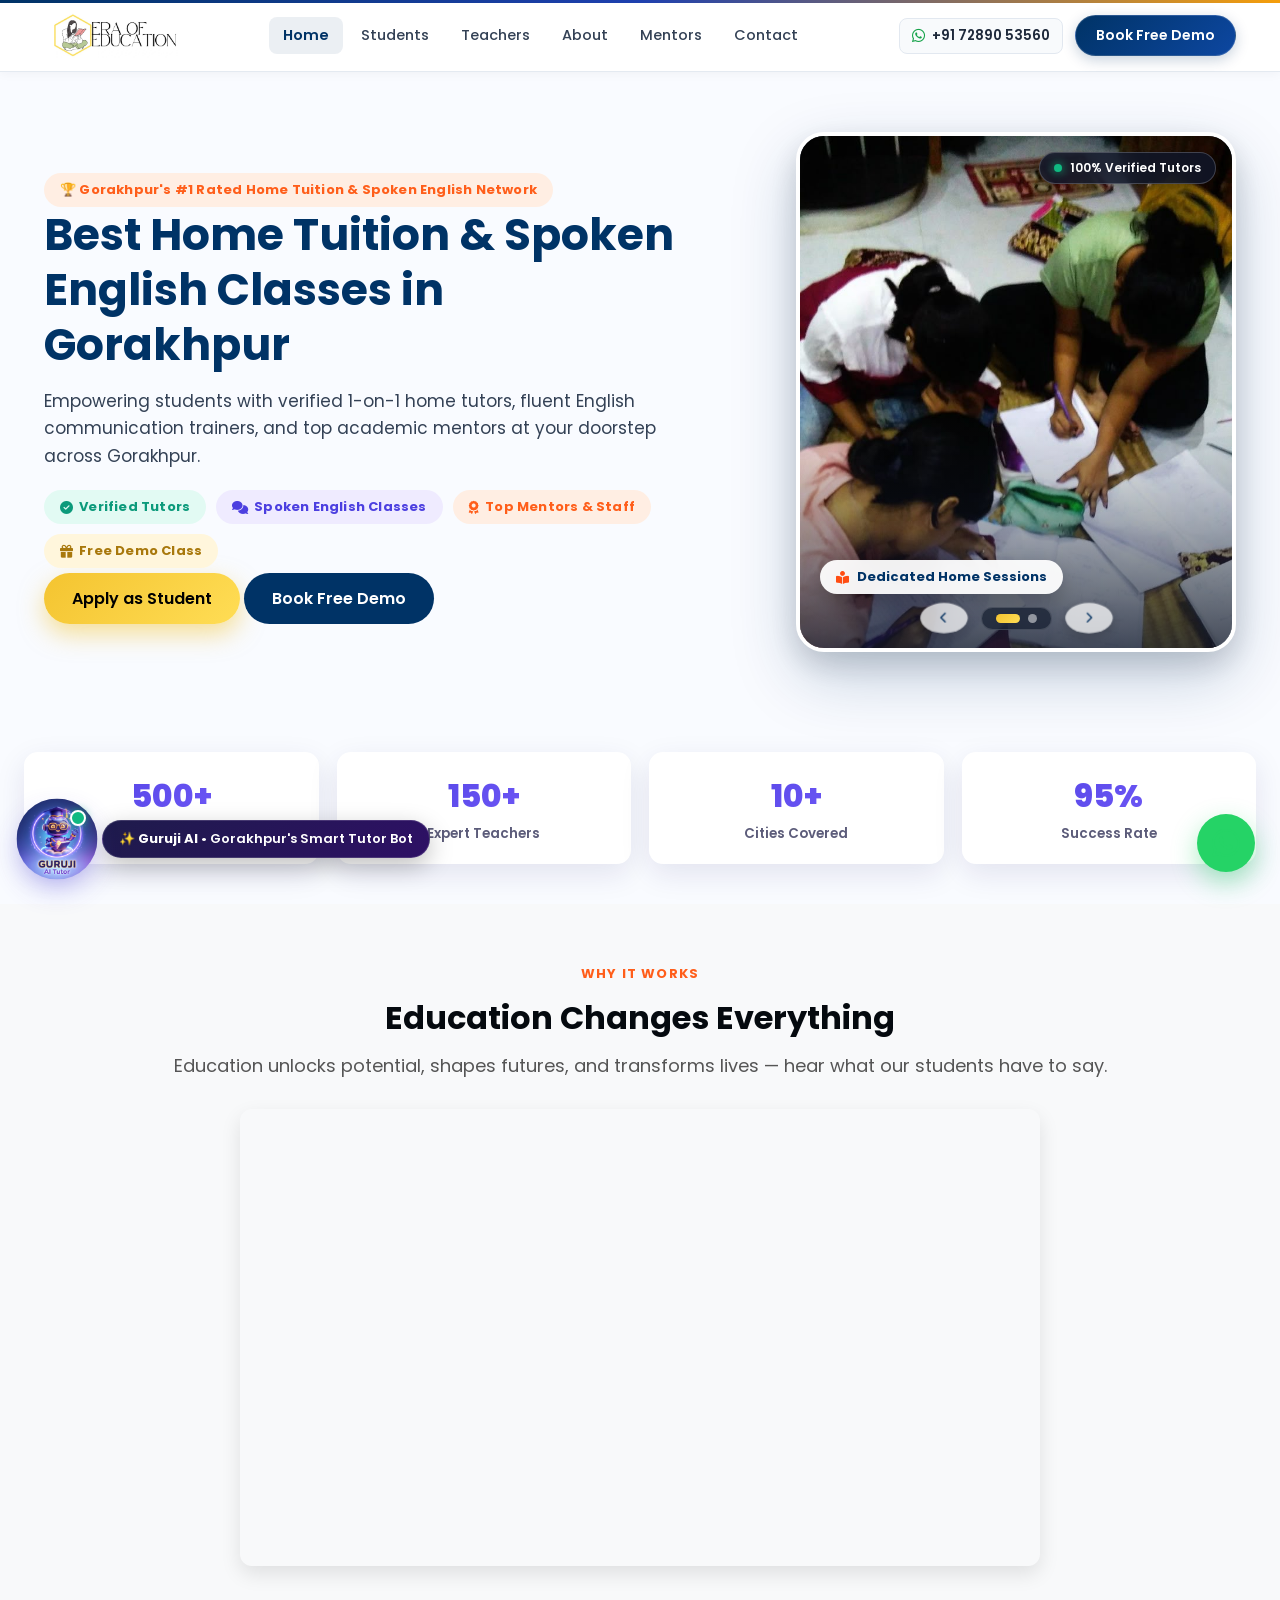
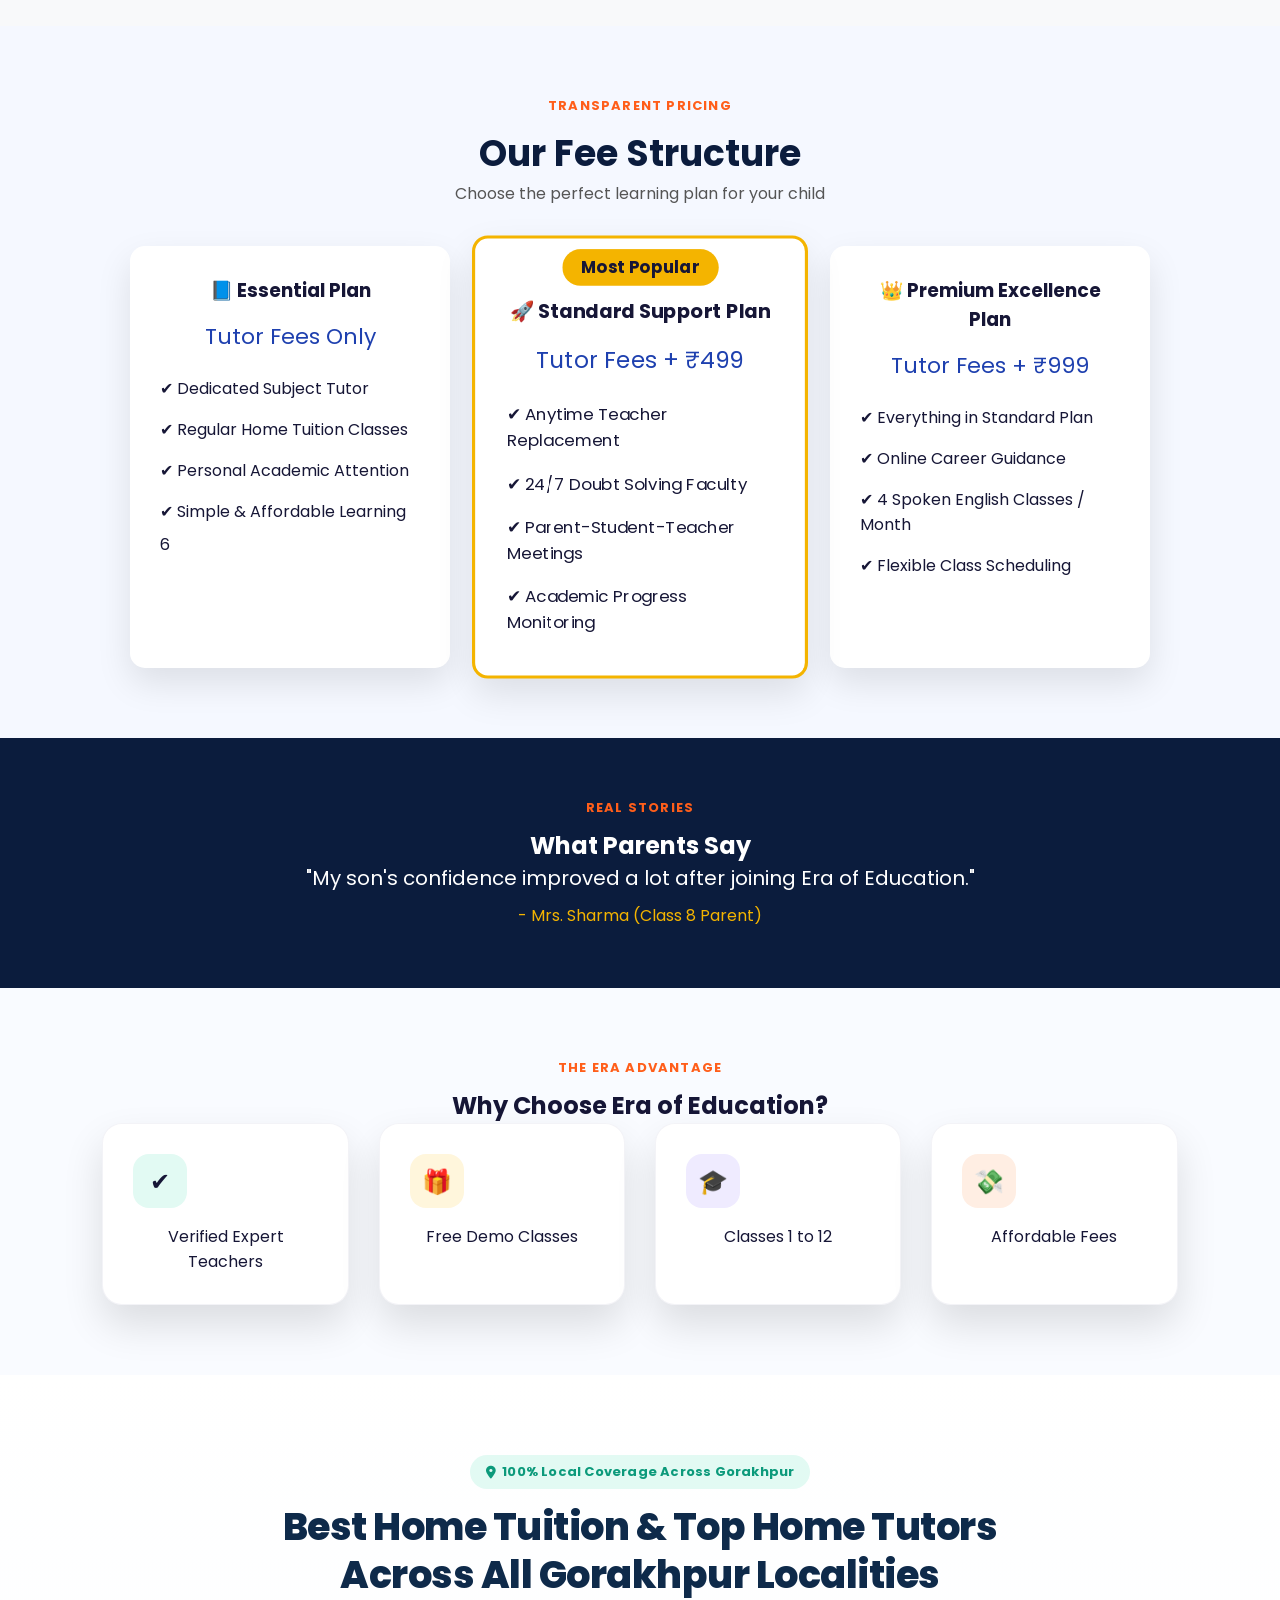
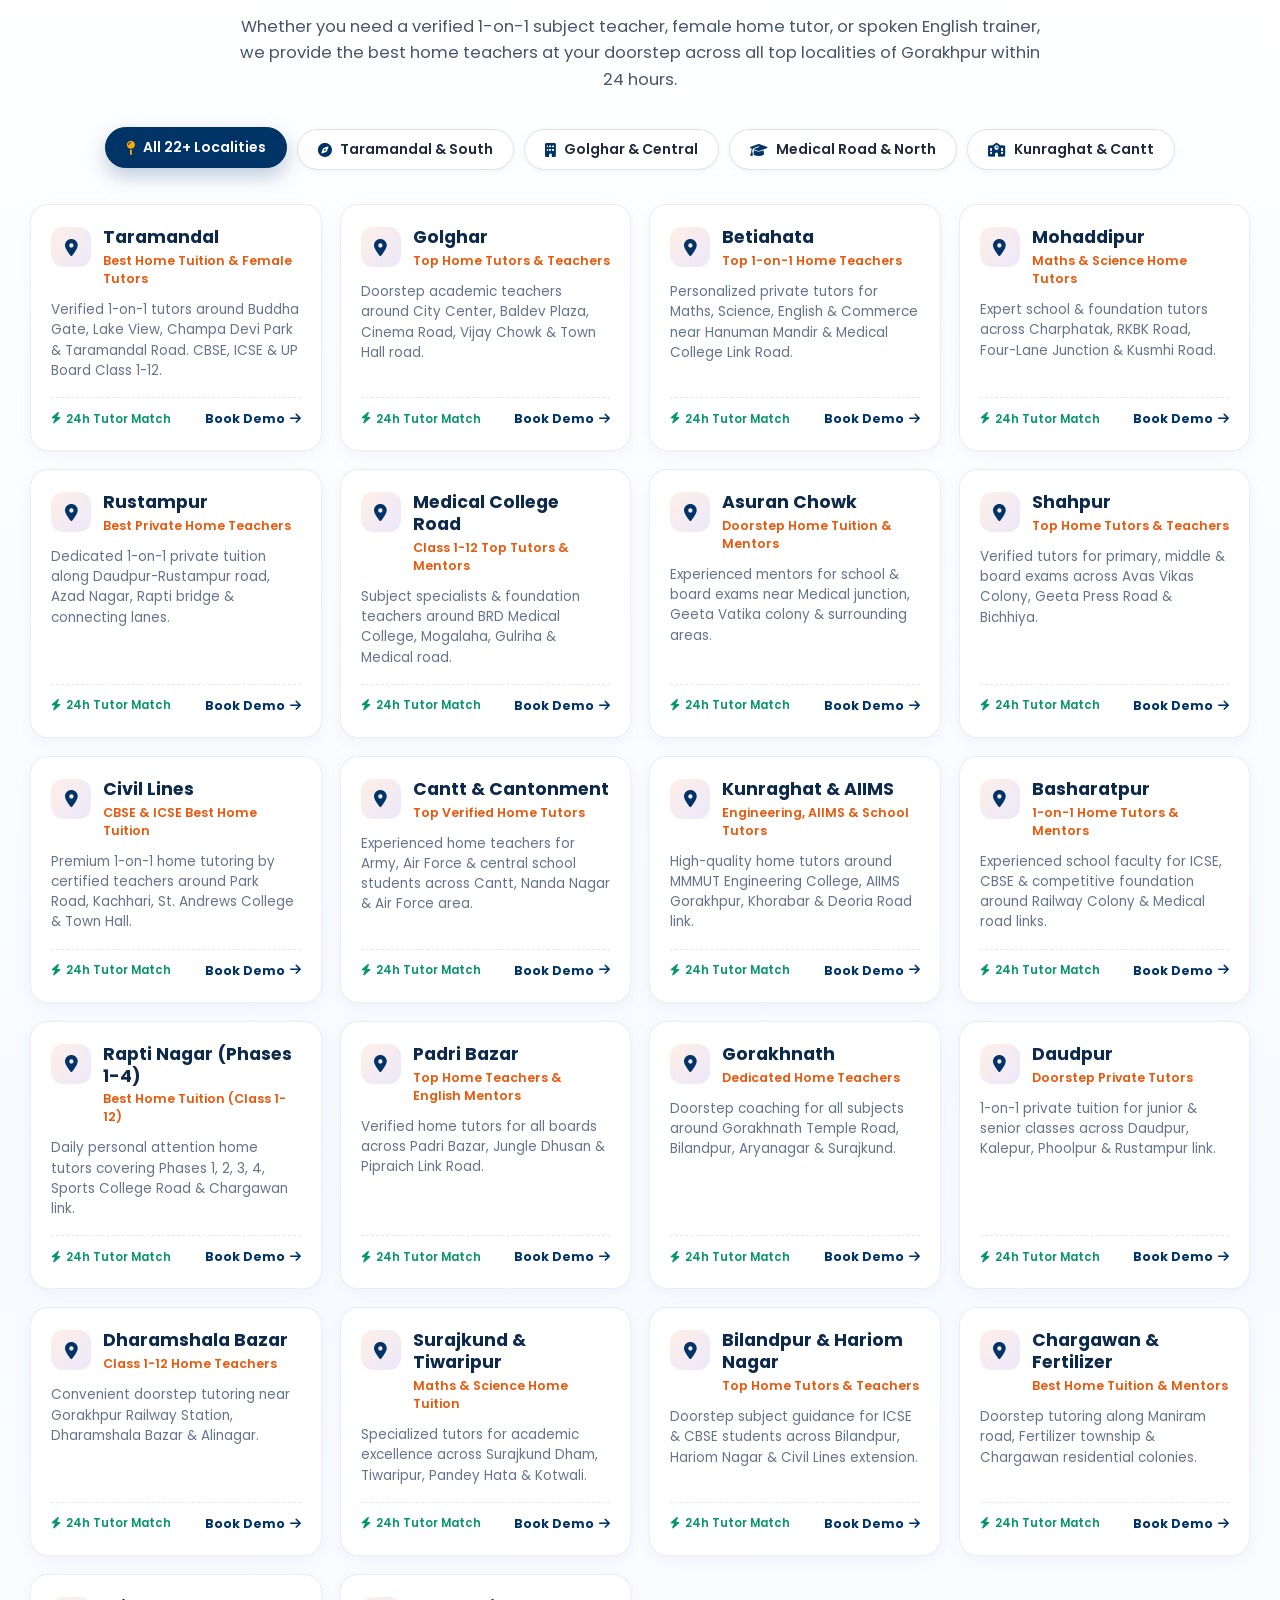
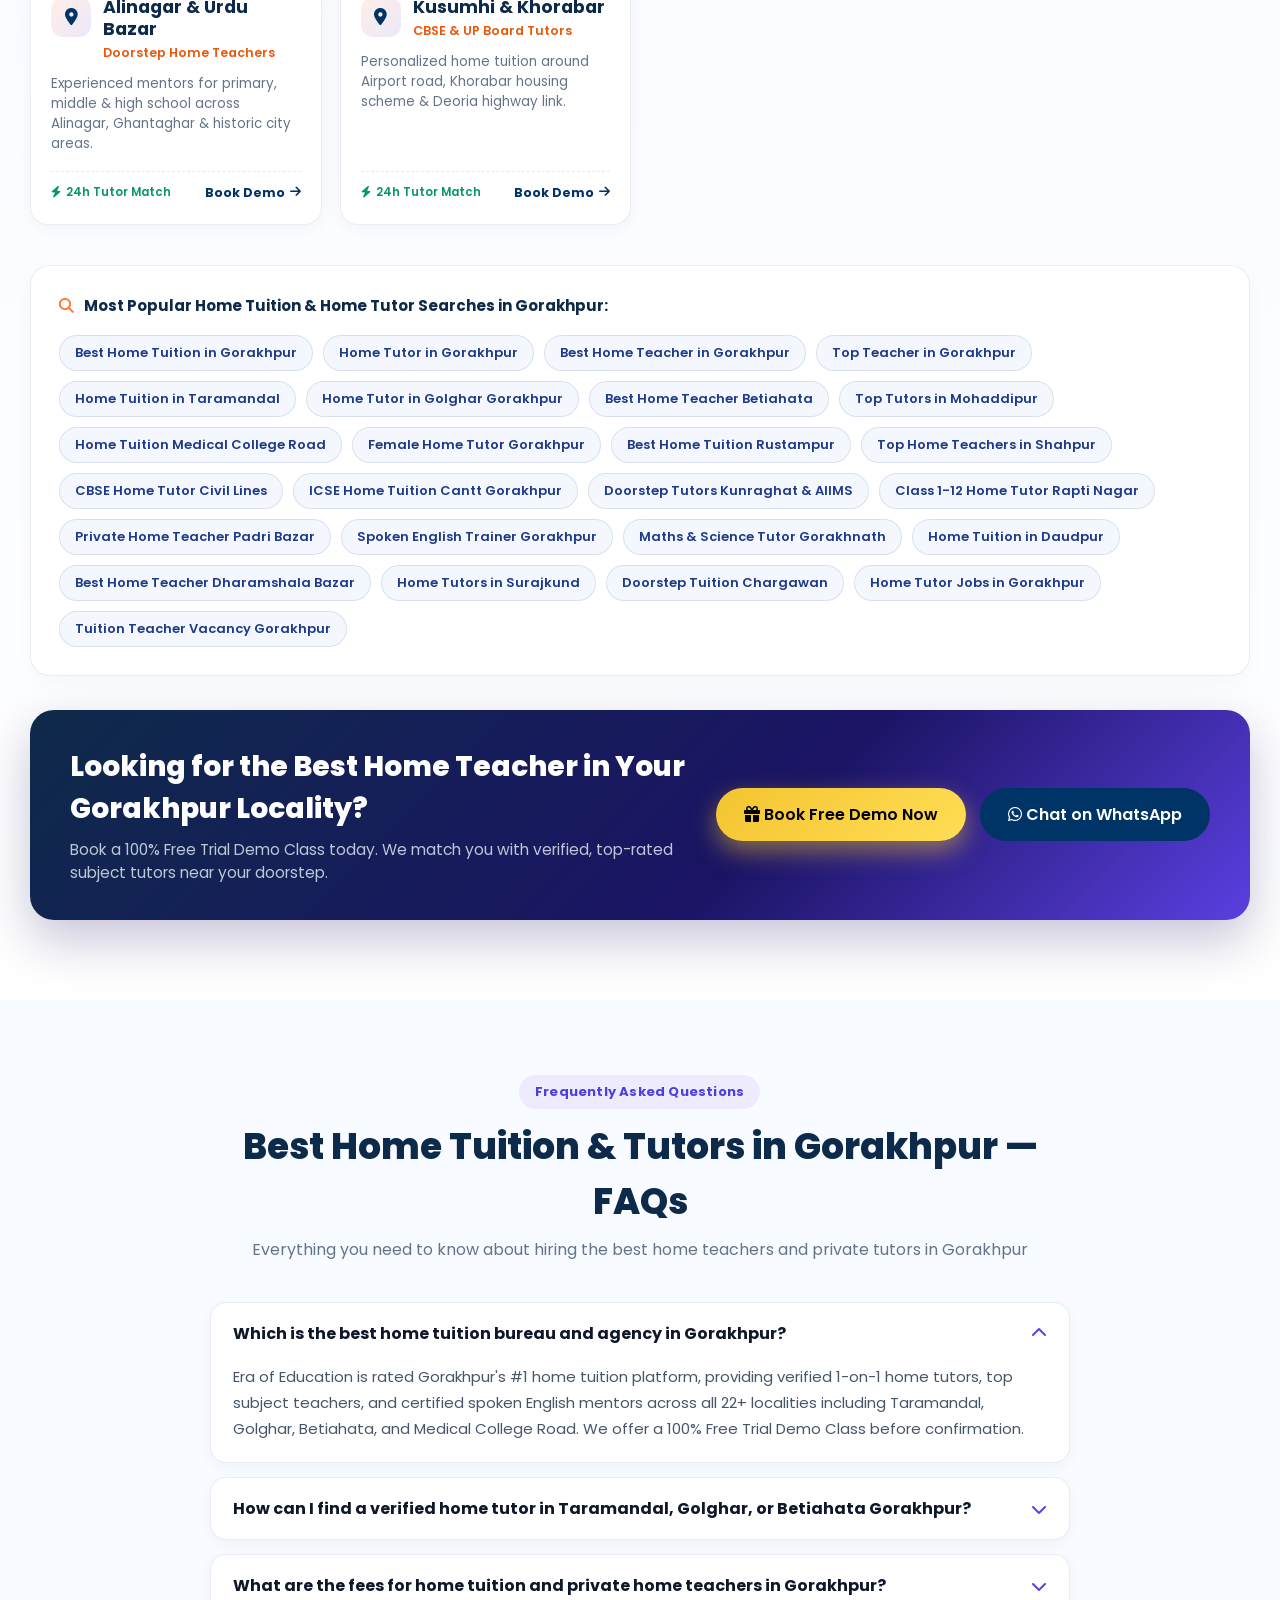
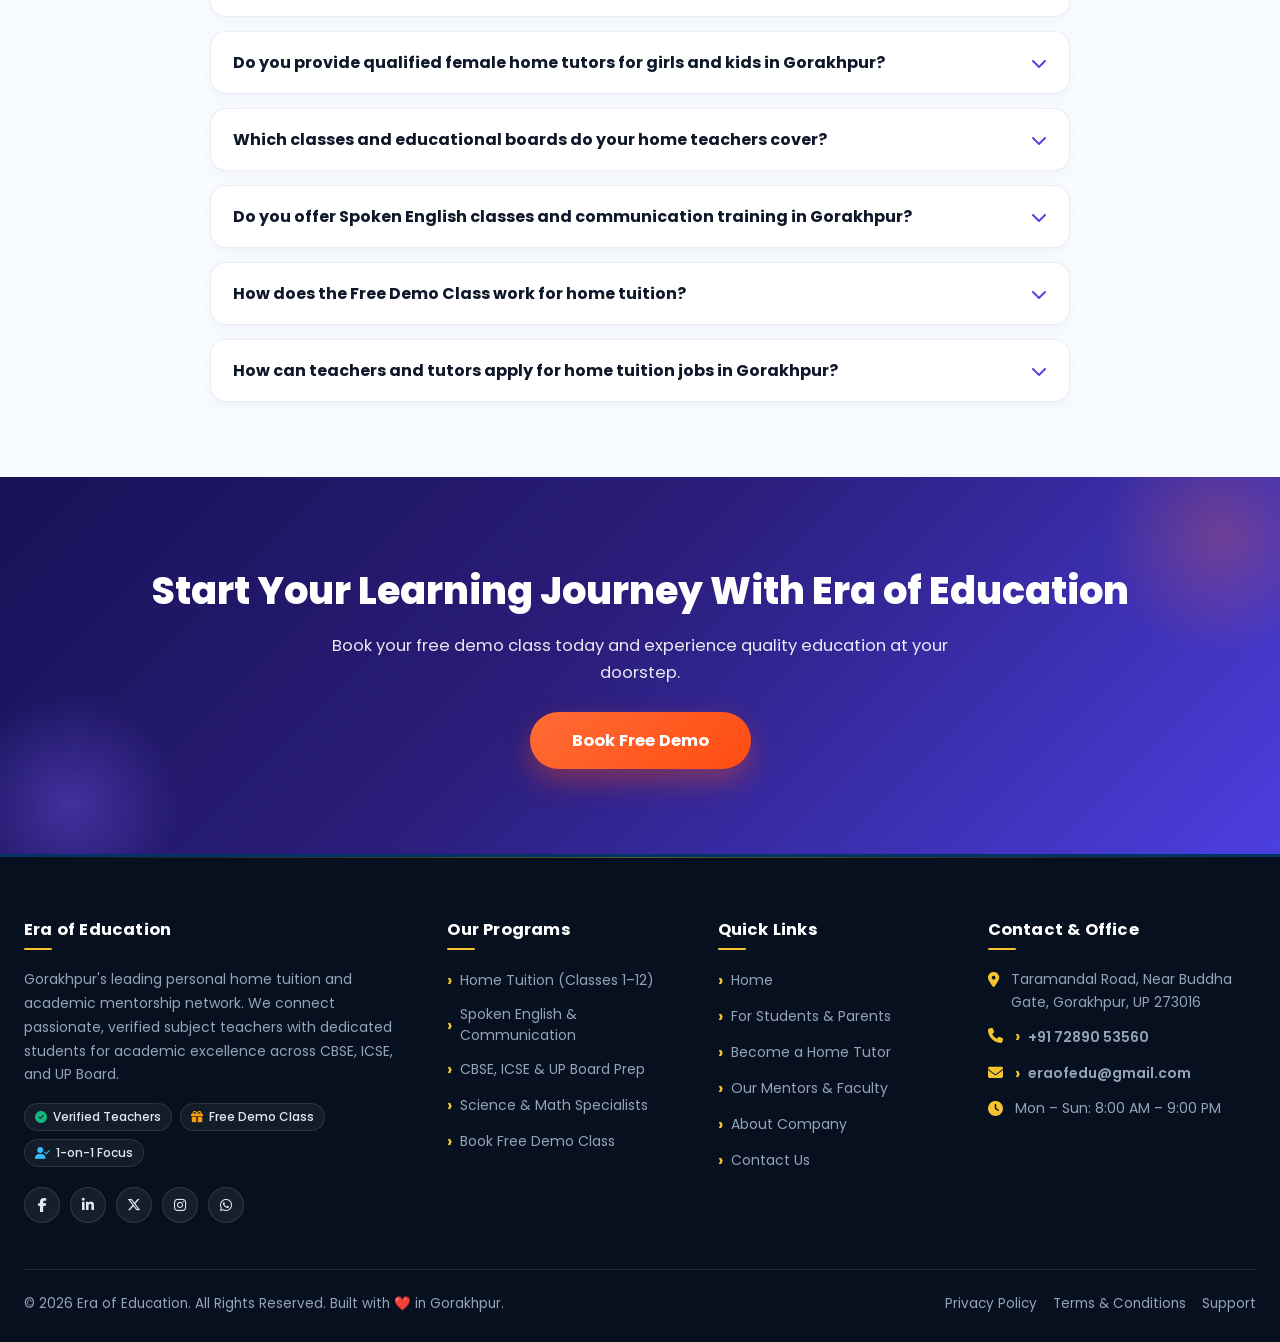
==== commit e05ac9a3: "feat: complete local SEO for Gorakhpur, responsive hero alignment, local assets & AI search optimiza" ====
--- a/index.html
+++ b/index.html
@@ -2,14 +2,10 @@
 <html lang="en">
 <head>
   <meta charset="UTF-8">
-  <meta name="viewport" content="width=device-width, initial-scale=1.0, maximum-scale=5.0">
-  <meta name="theme-color" content="#003366">
-  <meta name="mobile-web-app-capable" content="yes">
-  <meta name="apple-mobile-web-app-capable" content="yes">
-  <meta name="apple-mobile-web-app-status-bar-style" content="default">
-  <title>Best Home Tuition in Gorakhpur | Spoken English Classes & Top Mentors | Era of Education</title>
-  <meta name="description" content="Looking for the best home tuition in Gorakhpur? Era of Education provides top academic mentors, certified trainers, and qualified staff for Classes 1-12 (CBSE, ICSE, UP Board) plus fluent Spoken English classes. Book your free demo class today!">
-  <meta name="keywords" content="best home tuition in gorakhpur, home tuition in gorakhpur, spoken english classes in gorakhpur, english speaking course gorakhpur, best english tutor gorakhpur, best mentors in gorakhpur, certified trainer and staff gorakhpur, private home tutors gorakhpur, cbse home tuition gorakhpur, icse tuition gorakhpur, up board home tutor, era of education">
+  <meta name="viewport" content="width=device-width, initial-scale=1.0">
+  <title>Best Home Tuition in Gorakhpur | Top Home Tutors & Teachers | Era of Education</title>
+  <meta name="description" content="Looking for the best home tuition in Gorakhpur? Era of Education provides top verified home tutors & teachers across Taramandal, Golghar, Betiahata & all areas. Book Free Demo!">
+  <meta name="keywords" content="best home tuition in gorakhpur, home tutor in gorakhpur, home tuition in gorakhpur, best home teacher in gorakhpur, top teacher in gorakhpur, private tutor near me gorakhpur, home tuition taramandal, home tutor golghar, home tuition betiahata, female home tutor gorakhpur, cbse icse up board home tutor gorakhpur, spoken english trainer gorakhpur, tuition teacher jobs gorakhpur">
   <meta name="author" content="Era of Education">
   <meta name="robots" content="index, follow, max-image-preview:large, max-snippet:-1, max-video-preview:-1">
   <link rel="canonical" href="https://eraofeducation.in/">
@@ -23,8 +19,8 @@
   <!-- Open Graph / Facebook / WhatsApp -->
   <meta property="og:type" content="website">
   <meta property="og:url" content="https://eraofeducation.in/">
-  <meta property="og:title" content="Best Home Tuition in Gorakhpur | Spoken English Classes & Top Mentors - Era of Education">
-  <meta property="og:description" content="Find Gorakhpur's best home tutors, certified mentors, and Spoken English trainers for CBSE, ICSE & UP Board. 1-on-1 personal attention, affordable fees & free demo class.">
+  <meta property="og:title" content="Best Home Tuition in Gorakhpur | Top Home Tutors & Teachers">
+  <meta property="og:description" content="Looking for the best home tuition in Gorakhpur? Verified 1-on-1 home tutors across Taramandal, Golghar, Betiahata & all Gorakhpur areas. Book Free Demo!">
   <meta property="og:image" content="https://eraofeducation.in/images/Logo.PNG">
   <meta property="og:site_name" content="Era of Education">
   <meta property="og:locale" content="en_IN">
@@ -32,8 +28,8 @@
   <!-- Twitter Cards -->
   <meta name="twitter:card" content="summary_large_image">
   <meta name="twitter:url" content="https://eraofeducation.in/">
-  <meta name="twitter:title" content="Best Home Tuition in Gorakhpur | Spoken English Classes & Top Mentors">
-  <meta name="twitter:description" content="Find Gorakhpur's best home tutors, certified mentors, and Spoken English trainers. Book a free demo class today!">
+  <meta name="twitter:title" content="Best Home Tuition in Gorakhpur | Top Home Tutors & Teachers">
+  <meta name="twitter:description" content="Looking for the best home tuition in Gorakhpur? Verified 1-on-1 home tutors across Taramandal, Golghar, Betiahata & all Gorakhpur areas.">
   <meta name="twitter:image" content="https://eraofeducation.in/images/Logo.PNG">
 
   <!-- Favicons for Google Search & All Browsers (Multiple-of-48px standard) -->
@@ -52,226 +48,1013 @@
   <link rel="preconnect" href="https://fonts.googleapis.com">
   <link rel="preconnect" href="https://fonts.gstatic.com" crossorigin>
   <link href="https://fonts.googleapis.com/css2?family=Poppins:wght@400;600;700;800&family=Inter:wght@400;500;600;700&display=swap" rel="stylesheet">
-  <link rel="stylesheet" href="css/theme.css?v=5.0">
-  <link rel="stylesheet" href="css/style.css?v=5.0">
-  <link rel="stylesheet" href="css/guruji.css?v=5.0">
+  <link rel="stylesheet" href="css/theme.css?v=9.0">
+  <link rel="stylesheet" href="css/style.css?v=9.0">
+  <link rel="stylesheet" href="css/guruji.css?v=9.0">
   <link rel="stylesheet" href="https://cdnjs.cloudflare.com/ajax/libs/font-awesome/6.5.0/css/all.min.css">
 
   <!-- JSON-LD Structured Data for Google Rich Snippets -->
   <script type="application/ld+json">
-  {
-    "@context": "https://schema.org",
-    "@graph": [
-      {
-        "@type": "EducationalOrganization",
-        "@id": "https://eraofeducation.in/#organization",
-        "name": "Era of Education",
-        "alternateName": "Era of Education Parents Home Tuition",
-        "url": "https://eraofeducation.in/",
-        "logo": {
-          "@type": "ImageObject",
-          "url": "https://eraofeducation.in/images/Logo.PNG",
-          "width": 440,
-          "height": 146
-        },
-        "image": "https://eraofeducation.in/images/favicon-512x512.png",
-        "description": "Era of Education is Gorakhpur's leading educational platform connecting students with verified home tutors, fluent Spoken English trainers, and top academic mentors for Classes 1 to 12 across CBSE, ICSE, and UP Board.",
-        "telephone": "+91-7289053560",
-        "email": "eraofedu@gmail.com",
-        "priceRange": "₹₹",
-        "address": {
-          "@type": "PostalAddress",
-          "streetAddress": "Taramandal Road",
-          "addressLocality": "Gorakhpur",
-          "addressRegion": "Uttar Pradesh",
-          "postalCode": "273016",
-          "addressCountry": "IN"
-        },
-        "geo": {
-          "@type": "GeoCoordinates",
-          "latitude": "26.7438",
-          "longitude": "83.3988"
-        },
-        "founder": {
-          "@type": "Person",
-          "name": "Akash Sahani",
-          "jobTitle": "Founder & CEO"
-        },
-        "hasOfferCatalog": {
-          "@type": "OfferCatalog",
-          "name": "Educational Services in Gorakhpur",
-          "itemListElement": [
-            {
-              "@type": "Offer",
-              "itemOffered": {
-                "@type": "Service",
-                "name": "1-on-1 Doorstep Home Tuition (Class 1-12)",
-                "description": "Personalized home tuition for CBSE, ICSE, and UP Board students across all localities in Gorakhpur."
-              }
-            },
-            {
-              "@type": "Offer",
-              "itemOffered": {
-                "@type": "Service",
-                "name": "Verified Female Home Tutors in Gorakhpur",
-                "description": "Safe, verified lady tutors for female students and primary school children in Gorakhpur."
-              }
-            },
-            {
-              "@type": "Offer",
-              "itemOffered": {
-                "@type": "Service",
-                "name": "Spoken English & Communication Mastery Classes",
-                "description": "Comprehensive English speaking, grammar, fluency, and personality development classes in Gorakhpur."
-              }
-            },
-            {
-              "@type": "Offer",
-              "itemOffered": {
-                "@type": "Service",
-                "name": "Expert Mentorship & Academic Guidance",
-                "description": "1-on-1 guidance by certified trainers, university alumni, and experienced academic staff."
-              }
+{
+  "@context": "https://schema.org",
+  "@graph": [
+    {
+      "@type": [
+        "EducationalOrganization",
+        "LocalBusiness"
+      ],
+      "@id": "https://eraofeducation.in/#organization",
+      "name": "Era of Education - Best Home Tuition & Home Tutors in Gorakhpur",
+      "alternateName": [
+        "Era of Education",
+        "Best Home Tuition Gorakhpur",
+        "Home Tutor Gorakhpur"
+      ],
+      "url": "https://eraofeducation.in/",
+      "logo": {
+        "@type": "ImageObject",
+        "url": "https://eraofeducation.in/images/Logo.PNG",
+        "width": 440,
+        "height": 146
+      },
+      "image": "https://eraofeducation.in/images/ceo-founder.jpg",
+      "description": "Gorakhpur's top home tuition and tutor bureau providing verified 1-on-1 home teachers, female home tutors, and Spoken English trainers across all 22+ localities of Gorakhpur for CBSE, ICSE, and UP Board (Classes 1-12).",
+      "telephone": "+91-7289053560",
+      "email": "eraofedu@gmail.com",
+      "priceRange": "\u20b9\u20b9",
+      "address": {
+        "@type": "PostalAddress",
+        "streetAddress": "Taramandal Road, Near Buddha Gate",
+        "addressLocality": "Gorakhpur",
+        "addressRegion": "Uttar Pradesh",
+        "postalCode": "273016",
+        "addressCountry": "IN"
+      },
+      "geo": {
+        "@type": "GeoCoordinates",
+        "latitude": "26.7438",
+        "longitude": "83.3988"
+      },
+      "openingHoursSpecification": [
+        {
+          "@type": "OpeningHoursSpecification",
+          "dayOfWeek": [
+            "Monday",
+            "Tuesday",
+            "Wednesday",
+            "Thursday",
+            "Friday",
+            "Saturday",
+            "Sunday"
+          ],
+          "opens": "07:00",
+          "closes": "21:00"
+        }
+      ],
+      "founder": {
+        "@type": "Person",
+        "@id": "https://eraofeducation.in/#akash-sahani",
+        "name": "Akash Sahani",
+        "jobTitle": "Founder & CEO",
+        "image": "https://eraofeducation.in/images/ceo-founder.jpg"
+      },
+      "knowsAbout": [
+        "Best Home Tuition in Gorakhpur",
+        "Home Tutor in Gorakhpur",
+        "Best Home Teacher in Gorakhpur",
+        "Top Teacher in Gorakhpur",
+        "Private Home Tutors Near Me",
+        "Female Home Tutor Gorakhpur",
+        "CBSE Home Tuition",
+        "ICSE Tuition Gorakhpur",
+        "UP Board Home Tutor",
+        "Spoken English Classes Gorakhpur",
+        "Maths Science Home Tutor",
+        "Tuition Teacher Jobs Gorakhpur"
+      ],
+      "hasOfferCatalog": {
+        "@type": "OfferCatalog",
+        "name": "Educational Services in Gorakhpur",
+        "itemListElement": [
+          {
+            "@type": "Offer",
+            "itemOffered": {
+              "@type": "Service",
+              "name": "1-on-1 Doorstep Home Tuition (Class 1-12)",
+              "description": "Personalized home tuition by top verified teachers across all Gorakhpur localities."
             }
-          ]
-        },
-        "aggregateRating": {
-          "@type": "AggregateRating",
-          "ratingValue": "4.9",
-          "bestRating": "5",
-          "worstRating": "1",
-          "ratingCount": "348",
-          "reviewCount": "312"
-        },
-        "review": [
-          {
-            "@type": "Review",
-            "author": { "@type": "Person", "name": "Mrs. Sharma" },
-            "datePublished": "2026-08-15",
-            "reviewBody": "My son's confidence improved a lot after joining Era of Education. The home tutor is punctual, dedicated, and very knowledgeable.",
-            "reviewRating": { "@type": "Rating", "ratingValue": "5", "bestRating": "5" }
           },
           {
-            "@type": "Review",
-            "author": { "@type": "Person", "name": "Mr. Verma" },
-            "datePublished": "2026-08-20",
-            "reviewBody": "Very professional teachers and great support system. Best home tuition service in Gorakhpur.",
-            "reviewRating": { "@type": "Rating", "ratingValue": "5", "bestRating": "5" }
-          }
-        ],
-        "areaServed": [
-          { "@type": "City", "name": "Gorakhpur" },
-          { "@type": "Place", "name": "Taramandal, Gorakhpur" },
-          { "@type": "Place", "name": "Golghar, Gorakhpur" },
-          { "@type": "Place", "name": "Betiahata, Gorakhpur" },
-          { "@type": "Place", "name": "Medical College Road, Gorakhpur" },
-          { "@type": "Place", "name": "Rapti Nagar, Gorakhpur" },
-          { "@type": "Place", "name": "Rustampur, Gorakhpur" },
-          { "@type": "Place", "name": "Mohaddipur, Gorakhpur" },
-          { "@type": "Place", "name": "Shahpur, Gorakhpur" },
-          { "@type": "Place", "name": "Asuran Chowk, Gorakhpur" },
-          { "@type": "Place", "name": "Civil Lines, Gorakhpur" },
-          { "@type": "Place", "name": "Basharatpur, Gorakhpur" },
-          { "@type": "Place", "name": "Gorakhnath, Gorakhpur" },
-          { "@type": "Place", "name": "Padri Bazar, Gorakhpur" },
-          { "@type": "Place", "name": "Kunraghat, Gorakhpur" },
-          { "@type": "Place", "name": "Daudpur, Gorakhpur" },
-          { "@type": "AdministrativeArea", "name": "Uttar Pradesh" }
-        ],
-        "sameAs": [
-          "https://facebook.com/eraofeducation",
-          "https://instagram.com/eraofeducation",
-          "https://linkedin.com/company/eraofeducation",
-          "https://twitter.com/eraofedu"
-        ]
-      },
-      {
-        "@type": "BreadcrumbList",
-        "@id": "https://eraofeducation.in/#breadcrumb",
-        "itemListElement": [
+            "@type": "Offer",
+            "itemOffered": {
+              "@type": "Service",
+              "name": "Spoken English & Communication Mastery Classes",
+              "description": "Comprehensive English speaking, grammar, fluency, and personality development classes."
+            }
+          },
           {
-            "@type": "ListItem",
-            "position": 1,
-            "name": "Home",
-            "item": "https://eraofeducation.in/"
+            "@type": "Offer",
+            "itemOffered": {
+              "@type": "Service",
+              "name": "Free Trial Demo Class",
+              "description": "100% free home demo class to assess teaching quality before formal enrollment."
+            }
           }
         ]
       },
-      {
-        "@type": "WebSite",
-        "@id": "https://eraofeducation.in/#website",
-        "url": "https://eraofeducation.in/",
+      "aggregateRating": {
+        "@type": "AggregateRating",
+        "ratingValue": "4.9",
+        "bestRating": "5",
+        "worstRating": "1",
+        "ratingCount": "520",
+        "reviewCount": "485"
+      },
+      "areaServed": [
+        {
+          "@type": "City",
+          "name": "Gorakhpur"
+        },
+        {
+          "@type": "AdministrativeArea",
+          "name": "Uttar Pradesh"
+        },
+        {
+          "@type": "Place",
+          "name": "Taramandal, Gorakhpur",
+          "description": "Best home tuition, verified home tutors and top home teachers in Taramandal, Gorakhpur"
+        },
+        {
+          "@type": "Place",
+          "name": "Golghar, Gorakhpur",
+          "description": "Best home tuition, verified home tutors and top home teachers in Golghar, Gorakhpur"
+        },
+        {
+          "@type": "Place",
+          "name": "Betiahata, Gorakhpur",
+          "description": "Best home tuition, verified home tutors and top home teachers in Betiahata, Gorakhpur"
+        },
+        {
+          "@type": "Place",
+          "name": "Mohaddipur, Gorakhpur",
+          "description": "Best home tuition, verified home tutors and top home teachers in Mohaddipur, Gorakhpur"
+        },
+        {
+          "@type": "Place",
+          "name": "Rustampur, Gorakhpur",
+          "description": "Best home tuition, verified home tutors and top home teachers in Rustampur, Gorakhpur"
+        },
+        {
+          "@type": "Place",
+          "name": "Medical College Road, Gorakhpur",
+          "description": "Best home tuition, verified home tutors and top home teachers in Medical College Road, Gorakhpur"
+        },
+        {
+          "@type": "Place",
+          "name": "Asuran Chowk, Gorakhpur",
+          "description": "Best home tuition, verified home tutors and top home teachers in Asuran Chowk, Gorakhpur"
+        },
+        {
+          "@type": "Place",
+          "name": "Shahpur, Gorakhpur",
+          "description": "Best home tuition, verified home tutors and top home teachers in Shahpur, Gorakhpur"
+        },
+        {
+          "@type": "Place",
+          "name": "Civil Lines, Gorakhpur",
+          "description": "Best home tuition, verified home tutors and top home teachers in Civil Lines, Gorakhpur"
+        },
+        {
+          "@type": "Place",
+          "name": "Cantt & Cantonment, Gorakhpur",
+          "description": "Best home tuition, verified home tutors and top home teachers in Cantt & Cantonment, Gorakhpur"
+        },
+        {
+          "@type": "Place",
+          "name": "Kunraghat & AIIMS, Gorakhpur",
+          "description": "Best home tuition, verified home tutors and top home teachers in Kunraghat & AIIMS, Gorakhpur"
+        },
+        {
+          "@type": "Place",
+          "name": "Basharatpur, Gorakhpur",
+          "description": "Best home tuition, verified home tutors and top home teachers in Basharatpur, Gorakhpur"
+        },
+        {
+          "@type": "Place",
+          "name": "Rapti Nagar (Phases 1-4), Gorakhpur",
+          "description": "Best home tuition, verified home tutors and top home teachers in Rapti Nagar (Phases 1-4), Gorakhpur"
+        },
+        {
+          "@type": "Place",
+          "name": "Padri Bazar, Gorakhpur",
+          "description": "Best home tuition, verified home tutors and top home teachers in Padri Bazar, Gorakhpur"
+        },
+        {
+          "@type": "Place",
+          "name": "Gorakhnath, Gorakhpur",
+          "description": "Best home tuition, verified home tutors and top home teachers in Gorakhnath, Gorakhpur"
+        },
+        {
+          "@type": "Place",
+          "name": "Daudpur, Gorakhpur",
+          "description": "Best home tuition, verified home tutors and top home teachers in Daudpur, Gorakhpur"
+        },
+        {
+          "@type": "Place",
+          "name": "Dharamshala Bazar, Gorakhpur",
+          "description": "Best home tuition, verified home tutors and top home teachers in Dharamshala Bazar, Gorakhpur"
+        },
+        {
+          "@type": "Place",
+          "name": "Surajkund & Tiwaripur, Gorakhpur",
+          "description": "Best home tuition, verified home tutors and top home teachers in Surajkund & Tiwaripur, Gorakhpur"
+        },
+        {
+          "@type": "Place",
+          "name": "Bilandpur & Hariom Nagar, Gorakhpur",
+          "description": "Best home tuition, verified home tutors and top home teachers in Bilandpur & Hariom Nagar, Gorakhpur"
+        },
+        {
+          "@type": "Place",
+          "name": "Chargawan & Fertilizer, Gorakhpur",
+          "description": "Best home tuition, verified home tutors and top home teachers in Chargawan & Fertilizer, Gorakhpur"
+        },
+        {
+          "@type": "Place",
+          "name": "Alinagar & Urdu Bazar, Gorakhpur",
+          "description": "Best home tuition, verified home tutors and top home teachers in Alinagar & Urdu Bazar, Gorakhpur"
+        },
+        {
+          "@type": "Place",
+          "name": "Kusumhi & Khorabar, Gorakhpur",
+          "description": "Best home tuition, verified home tutors and top home teachers in Kusumhi & Khorabar, Gorakhpur"
+        }
+      ],
+      "sameAs": [
+        "https://facebook.com/eraofeducation",
+        "https://instagram.com/eraofeducation",
+        "https://linkedin.com/company/eraofeducation"
+      ]
+    },
+    {
+      "@type": "Person",
+      "@id": "https://eraofeducation.in/#akash-sahani",
+      "name": "Akash Sahani",
+      "alternateName": [
+        "Akash Sahani Gorakhpur",
+        "Akash Sahani Era of Education"
+      ],
+      "jobTitle": "Founder & CEO",
+      "worksFor": {
+        "@type": "Organization",
         "name": "Era of Education",
-        "publisher": {
-          "@id": "https://eraofeducation.in/#organization"
-        },
-        "inLanguage": "en-IN"
+        "url": "https://eraofeducation.in/"
       },
-      {
-        "@type": "FAQPage",
-        "@id": "https://eraofeducation.in/#faq",
-        "mainEntity": [
-          {
-            "@type": "Question",
-            "name": "How can I book a free home tuition demo class in Gorakhpur?",
-            "acceptedAnswer": {
-              "@type": "Answer",
-              "text": "You can easily book a free demo class by clicking the 'Book Free Demo' button on our website or messaging us on WhatsApp at +91 7289053560. We will assign a qualified subject teacher to your home for a demo session."
-            }
-          },
-          {
-            "@type": "Question",
-            "name": "Do you offer Spoken English classes and communication training in Gorakhpur?",
-            "acceptedAnswer": {
-              "@type": "Answer",
-              "text": "Yes! Era of Education provides dedicated Spoken English, grammar fluency, public speaking, and personality development classes in Gorakhpur conducted by certified language trainers."
-            }
-          },
-          {
-            "@type": "Question",
-            "name": "What qualifications do your mentors, trainers, and staff have?",
-            "acceptedAnswer": {
-              "@type": "Answer",
-              "text": "Our mentors, trainers, and staff hold top qualifications including Postgraduation, MBA, LL.B., and M.Com. from prestigious institutions like DDU Gorakhpur University and ITS Delhi, ensuring top-tier academic guidance."
-            }
-          },
-          {
-            "@type": "Question",
-            "name": "What are the fees for home tuition at Era of Education?",
-            "acceptedAnswer": {
-              "@type": "Answer",
-              "text": "Our pricing is transparent and affordable. We offer Essential (tutor fees only), Standard Support (tutor fees + ₹499 with 24/7 doubt solving and progress tracking), and Premium Excellence (tutor fees + ₹999 with spoken English and career guidance)."
-            }
-          },
-          {
-            "@type": "Question",
-            "name": "Are the home tutors background verified?",
-            "acceptedAnswer": {
-              "@type": "Answer",
-              "text": "Yes, 100% of our teachers undergo strict background verification, qualification checks, and teaching demos before being matched with any student."
-            }
-          },
-          {
-            "@type": "Question",
-            "name": "Which boards and classes do you cater to?",
-            "acceptedAnswer": {
-              "@type": "Answer",
-              "text": "We provide dedicated home tutors for Nursery to Class 12 across CBSE, ICSE, ISC, and UP State Board for all subjects including Mathematics, Science, Physics, Chemistry, Biology, English, and Commerce."
-            }
-          },
-          {
-            "@type": "Question",
-            "name": "Can we change the teacher if the student is not satisfied?",
-            "acceptedAnswer": {
-              "@type": "Answer",
-              "text": "Yes, parent and student satisfaction is our priority. If you are not completely satisfied with a teacher, we provide prompt tutor replacement without any hassle."
-            }
+      "founderOf": {
+        "@type": "Organization",
+        "name": "Era of Education",
+        "url": "https://eraofeducation.in/"
+      },
+      "image": {
+        "@type": "ImageObject",
+        "url": "https://eraofeducation.in/images/ceo-founder.jpg",
+        "caption": "Akash Sahani - Founder and CEO of Era of Education Gorakhpur"
+      },
+      "description": "Akash Sahani is the visionary Founder and CEO of Era of Education, Gorakhpur's top home tuition and educational mentorship network."
+    },
+    {
+      "@type": "WebSite",
+      "@id": "https://eraofeducation.in/#website",
+      "url": "https://eraofeducation.in/",
+      "name": "Era of Education - Best Home Tuition in Gorakhpur",
+      "inLanguage": "en-IN"
+    },
+    {
+      "@type": "FAQPage",
+      "@id": "https://eraofeducation.in/#faq",
+      "mainEntity": [
+        {
+          "@type": "Question",
+          "name": "Which is the best home tuition bureau and agency in Gorakhpur?",
+          "acceptedAnswer": {
+            "@type": "Answer",
+            "text": "Era of Education is rated Gorakhpur's #1 home tuition platform, providing verified 1-on-1 home tutors, top subject teachers, and certified spoken English mentors across all 22+ localities including Taramandal, Golghar, Betiahata, and Medical College Road. We offer a 100% Free Trial Demo Class before confirmation."
           }
-        ]
-      }
-    ]
-  }
-  </script>
+        },
+        {
+          "@type": "Question",
+          "name": "How can I find a verified home tutor in Taramandal, Golghar, or Betiahata Gorakhpur?",
+          "acceptedAnswer": {
+            "@type": "Answer",
+            "text": "You can register on our website or call/WhatsApp +91 7289053560. We match your child with a qualified, background-verified tutor within 24 hours in any Gorakhpur locality with a free trial demo class."
+          }
+        },
+        {
+          "@type": "Question",
+          "name": "What are the fees for home tuition and private home teachers in Gorakhpur?",
+          "acceptedAnswer": {
+            "@type": "Answer",
+            "text": "Home tuition fees in Gorakhpur depend on class level, board (CBSE, ICSE, UP Board), and frequency of sessions. Primary classes generally start from \u20b92,000\u2013\u20b93,500/month, middle school \u20b93,500\u2013\u20b95,500/month, and high school/senior secondary \u20b95,500\u2013\u20b99,000/month. We provide completely transparent and customized plans."
+          }
+        },
+        {
+          "@type": "Question",
+          "name": "Do you provide qualified female home tutors for girls and kids in Gorakhpur?",
+          "acceptedAnswer": {
+            "@type": "Answer",
+            "text": "Yes, we have a dedicated pool of qualified, verified female home tutors and teachers available across all areas of Gorakhpur including Taramandal, Golghar, Rustampur, Shahpur, and Civil Lines for all subjects."
+          }
+        },
+        {
+          "@type": "Question",
+          "name": "Which classes and educational boards do your home teachers cover?",
+          "acceptedAnswer": {
+            "@type": "Answer",
+            "text": "Our tutors teach all classes from Class 1 to 12 across CBSE, ICSE, ISC, and UP Board (both English and Hindi medium), covering Mathematics, Science (Physics, Chemistry, Biology), English, Social Science, Hindi, and Commerce."
+          }
+        },
+        {
+          "@type": "Question",
+          "name": "Do you offer Spoken English classes and communication training in Gorakhpur?",
+          "acceptedAnswer": {
+            "@type": "Answer",
+            "text": "Yes! We provide 1-on-1 doorstep and online Spoken English coaching, public speaking, grammar mastery, and interview preparation for students, college graduates, and working professionals in Gorakhpur."
+          }
+        },
+        {
+          "@type": "Question",
+          "name": "How does the Free Demo Class work for home tuition?",
+          "acceptedAnswer": {
+            "@type": "Answer",
+            "text": "When you apply for home tuition, we schedule a free demo session at your home with an expert teacher matching your requirements. You observe the teaching methodology; only if 100% satisfied do you confirm."
+          }
+        },
+        {
+          "@type": "Question",
+          "name": "How can teachers and tutors apply for home tuition jobs in Gorakhpur?",
+          "acceptedAnswer": {
+            "@type": "Answer",
+            "text": "Passionate teachers, graduates, and post-graduates in Gorakhpur can register at https://eraofeducation.in/teacher.html. We provide verified student leads near your preferred localities with flexible hours and earnings of \u20b915,000\u2013\u20b945,000+ per month."
+          }
+        }
+      ]
+    }
+  ]
+}
+</script>
+<style id="index-master-styles">
+/* ================================================================
+   GORAKHPUR HYPERLOCAL SEO & COVERAGE LUXURY STYLES
+   ================================================================ */
+.local-coverage-section {
+  padding: 80px 24px !important;
+  background: linear-gradient(180deg, #ffffff 0%, #f7faff 50%, #ffffff 100%) !important;
+  position: relative !important;
+  overflow: hidden !important;
+  width: 100% !important;
+  box-sizing: border-box !important;
+}
+.local-container {
+  max-width: 1220px !important;
+  margin: 0 auto !important;
+  width: 100% !important;
+  box-sizing: border-box !important;
+}
+.local-header {
+  text-align: center !important;
+  max-width: 820px !important;
+  margin: 0 auto 36px !important;
+}
+.local-header h2 {
+  font-size: clamp(26px, 3.2vw, 38px) !important;
+  color: #0E2A4A !important;
+  font-weight: 800 !important;
+  line-height: 1.25 !important;
+  margin: 14px 0 16px !important;
+  letter-spacing: -0.5px !important;
+}
+.local-header p {
+  color: #475569 !important;
+  font-size: 16.5px !important;
+  line-height: 1.6 !important;
+  margin: 0 !important;
+}
+.area-filter-pills {
+  display: flex !important;
+  gap: 10px !important;
+  flex-wrap: wrap !important;
+  justify-content: center !important;
+  margin-bottom: 34px !important;
+}
+.area-pill {
+  background: #ffffff !important;
+  border: 1.5px solid rgba(27, 20, 100, 0.12) !important;
+  color: #1e293b !important;
+  font-weight: 600 !important;
+  font-size: 14px !important;
+  padding: 9px 20px !important;
+  border-radius: 50px !important;
+  cursor: pointer !important;
+  display: inline-flex !important;
+  align-items: center !important;
+  gap: 8px !important;
+  transition: all 0.25s ease !important;
+  box-shadow: 0 2px 6px rgba(0, 0, 0, 0.04) !important;
+}
+.area-pill i {
+  color: #003366 !important;
+}
+.area-pill:hover, .area-pill.active {
+  background: #003366 !important;
+  color: #ffffff !important;
+  border-color: #003366 !important;
+  transform: translateY(-2px) !important;
+  box-shadow: 0 8px 20px rgba(0, 51, 102, 0.25) !important;
+}
+.area-pill.active i {
+  color: #ffaa00 !important;
+}
+.locality-cards-grid {
+  display: grid !important;
+  grid-template-columns: repeat(auto-fill, minmax(260px, 1fr)) !important;
+  gap: 18px !important;
+  margin-bottom: 40px !important;
+}
+.locality-card-rich {
+  background: #ffffff !important;
+  border: 1.5px solid rgba(27, 20, 100, 0.08) !important;
+  border-radius: 18px !important;
+  padding: 22px 20px !important;
+  box-shadow: 0 4px 15px rgba(27, 20, 100, 0.04) !important;
+  transition: all 0.3s cubic-bezier(0.16, 1, 0.3, 1) !important;
+  display: flex !important;
+  flex-direction: column !important;
+  justify-content: space-between !important;
+  position: relative !important;
+  overflow: hidden !important;
+}
+.locality-card-rich::before {
+  content: "" !important;
+  position: absolute !important;
+  top: 0 !important;
+  left: 0 !important;
+  right: 0 !important;
+  height: 3.5px !important;
+  background: linear-gradient(90deg, #ff7a30, #5b3fe0) !important;
+  opacity: 0 !important;
+  transition: opacity 0.3s ease !important;
+}
+.locality-card-rich:hover {
+  transform: translateY(-5px) !important;
+  border-color: rgba(91, 63, 224, 0.35) !important;
+  box-shadow: 0 14px 30px rgba(27, 20, 100, 0.12) !important;
+}
+.locality-card-rich:hover::before {
+  opacity: 1 !important;
+}
+.loc-top {
+  display: flex !important;
+  align-items: flex-start !important;
+  gap: 12px !important;
+  margin-bottom: 12px !important;
+}
+.loc-icon-wrap {
+  width: 40px !important;
+  height: 40px !important;
+  border-radius: 12px !important;
+  background: linear-gradient(135deg, rgba(255, 122, 48, 0.12), rgba(91, 63, 224, 0.12)) !important;
+  color: #003366 !important;
+  display: flex !important;
+  align-items: center !important;
+  justify-content: center !important;
+  font-size: 17px !important;
+  flex-shrink: 0 !important;
+  transition: all 0.25s ease !important;
+}
+.locality-card-rich:hover .loc-icon-wrap {
+  background: linear-gradient(135deg, #ff7a30, #ff944d) !important;
+  color: #ffffff !important;
+}
+.loc-info h3 {
+  font-size: 17.5px !important;
+  font-weight: 700 !important;
+  color: #0E2A4A !important;
+  margin: 0 0 3px !important;
+  line-height: 1.25 !important;
+}
+.loc-info .loc-tagline {
+  font-size: 12.5px !important;
+  font-weight: 600 !important;
+  color: #ea580c !important;
+  display: block !important;
+}
+.loc-desc {
+  font-size: 13.5px !important;
+  color: #64748b !important;
+  line-height: 1.5 !important;
+  margin: 0 0 16px !important;
+}
+.loc-footer {
+  display: flex !important;
+  align-items: center !important;
+  justify-content: space-between !important;
+  border-top: 1px dashed rgba(27, 20, 100, 0.1) !important;
+  padding-top: 12px !important;
+  margin-top: auto !important;
+}
+.loc-coverage-badge {
+  font-size: 11.5px !important;
+  font-weight: 600 !important;
+  color: #059669 !important;
+  display: inline-flex !important;
+  align-items: center !important;
+  gap: 5px !important;
+}
+.loc-btn {
+  font-size: 12.5px !important;
+  font-weight: 700 !important;
+  color: #003366 !important;
+  text-decoration: none !important;
+  display: inline-flex !important;
+  align-items: center !important;
+  gap: 5px !important;
+  transition: color 0.2s ease, transform 0.2s ease !important;
+}
+.loc-btn:hover {
+  color: #ff7a30 !important;
+  transform: translateX(3px) !important;
+}
+
+/* Hyperlocal Keyword Cloud */
+.seo-keyword-cloud-box {
+  background: #ffffff !important;
+  border-radius: 20px !important;
+  padding: 28px !important;
+  border: 1px solid rgba(27, 20, 100, 0.08) !important;
+  box-shadow: 0 6px 20px rgba(27, 20, 100, 0.03) !important;
+  margin-bottom: 34px !important;
+}
+.keyword-cloud-header {
+  display: flex !important;
+  align-items: center !important;
+  gap: 10px !important;
+  margin-bottom: 18px !important;
+  font-weight: 700 !important;
+  font-size: 15px !important;
+  color: #0E2A4A !important;
+}
+.keyword-cloud-header i {
+  color: #ff7a30 !important;
+}
+.keyword-tags {
+  display: flex !important;
+  flex-wrap: wrap !important;
+  gap: 10px !important;
+}
+.kw-tag {
+  background: #f4f8fe !important;
+  color: #1e3a8a !important;
+  border: 1px solid rgba(30, 58, 138, 0.12) !important;
+  padding: 7px 15px !important;
+  border-radius: 50px !important;
+  font-size: 13px !important;
+  font-weight: 600 !important;
+  text-decoration: none !important;
+  transition: all 0.2s ease !important;
+  display: inline-block !important;
+}
+.kw-tag:hover {
+  background: #1e3a8a !important;
+  color: #ffffff !important;
+  border-color: #1e3a8a !important;
+  transform: translateY(-2px) !important;
+  box-shadow: 0 4px 12px rgba(30, 58, 138, 0.2) !important;
+}
+
+/* Local CTA Banner */
+.local-cta-banner {
+  background: linear-gradient(135deg, #0e2a4a 0%, #1b1464 60%, #5b3fe0 100%) !important;
+  border-radius: 24px !important;
+  padding: 36px 40px !important;
+  display: flex !important;
+  align-items: center !important;
+  justify-content: space-between !important;
+  gap: 30px !important;
+  color: #ffffff !important;
+  box-shadow: 0 20px 50px rgba(27, 20, 100, 0.25) !important;
+}
+.local-cta-text h3 {
+  font-size: clamp(20px, 2.4vw, 28px) !important;
+  font-weight: 800 !important;
+  margin: 0 0 8px !important;
+  color: #ffffff !important;
+}
+.local-cta-text p {
+  font-size: 15.5px !important;
+  opacity: 0.92 !important;
+  margin: 0 !important;
+  max-width: 620px !important;
+  color: #cbd5e1 !important;
+}
+.local-cta-actions {
+  display: flex !important;
+  gap: 14px !important;
+  flex-shrink: 0 !important;
+  flex-wrap: wrap !important;
+}
+
+/* FAQ SECTION LUXURY STYLES */
+.faq-section {
+  padding: 75px 24px !important;
+  background: #f8fbff !important;
+}
+.faq-container {
+  max-width: 860px !important;
+  margin: 0 auto !important;
+}
+.faq-header {
+  text-align: center !important;
+  margin-bottom: 40px !important;
+}
+.faq-header h2 {
+  font-size: clamp(26px, 3.2vw, 36px) !important;
+  color: #0E2A4A !important;
+  font-weight: 800 !important;
+  margin: 10px 0 8px !important;
+}
+.faq-header p {
+  color: #64748b !important;
+  font-size: 16px !important;
+  margin: 0 !important;
+}
+.faq-list {
+  display: flex !important;
+  flex-direction: column !important;
+  gap: 14px !important;
+}
+.faq-item {
+  background: #ffffff !important;
+  border-radius: 16px !important;
+  border: 1px solid rgba(27, 20, 100, 0.08) !important;
+  box-shadow: 0 4px 15px rgba(27, 20, 100, 0.04) !important;
+  overflow: hidden !important;
+  transition: box-shadow .25s ease, border-color .25s ease !important;
+}
+.faq-item:hover {
+  box-shadow: 0 8px 24px rgba(27, 20, 100, 0.08) !important;
+  border-color: rgba(76, 63, 224, 0.25) !important;
+}
+.faq-question {
+  width: 100% !important;
+  padding: 18px 22px !important;
+  background: none !important;
+  border: none !important;
+  text-align: left !important;
+  font-size: 16px !important;
+  font-weight: 700 !important;
+  color: #0f172a !important;
+  display: flex !important;
+  justify-content: space-between !important;
+  align-items: center !important;
+  cursor: pointer !important;
+  font-family: inherit !important;
+  gap: 16px !important;
+}
+.faq-question span {
+  flex: 1 !important;
+}
+.faq-question i {
+  font-size: 16px !important;
+  color: #5b3fe0 !important;
+  transition: transform 0.3s ease !important;
+  flex-shrink: 0 !important;
+}
+.faq-item.active .faq-question i {
+  transform: rotate(180deg) !important;
+}
+.faq-answer {
+  max-height: 0 !important;
+  overflow: hidden !important;
+  transition: max-height 0.35s ease, padding 0.35s ease !important;
+  padding: 0 22px !important;
+  color: #475569 !important;
+  font-size: 15px !important;
+  line-height: 1.75 !important;
+}
+.faq-item.active .faq-answer {
+  max-height: 300px !important;
+  padding: 0 22px 20px !important;
+}
+
+@media (max-width: 900px) {
+  .local-cta-banner {
+    flex-direction: column !important;
+    text-align: center !important;
+    padding: 30px 24px !important;
+  }
+  .local-cta-text p {
+    margin-left: auto !important;
+    margin-right: auto !important;
+  }
+  .local-cta-actions {
+    justify-content: center !important;
+    width: 100% !important;
+  }
+}
+@media (max-width: 600px) {
+  .local-coverage-section {
+    padding: 55px 16px !important;
+  }
+  .locality-cards-grid {
+    grid-template-columns: 1fr !important;
+    gap: 14px !important;
+  }
+  .seo-keyword-cloud-box {
+    padding: 20px 16px !important;
+  }
+  .faq-question {
+    font-size: 14.5px !important;
+    padding: 16px 18px !important;
+  }
+}
+
+
+/* ================================================================
+   ULTRA DEVICE-FRIENDLY & RESPONSIVE MASTER SYSTEM
+   Phones (320-480px), Tablets (600-900px), Laptops & Desktops
+   ================================================================ */
+html, body {
+  max-width: 100vw !important;
+  overflow-x: hidden !important;
+  width: 100% !important;
+  -webkit-text-size-adjust: 100% !important;
+  box-sizing: border-box !important;
+}
+*, *::before, *::after {
+  box-sizing: border-box !important;
+}
+
+/* Base Mobile Form inputs fix (no iOS auto-zoom) */
+@media (max-width: 768px) {
+  input, select, textarea {
+    font-size: 16px !important;
+    max-width: 100% !important;
+  }
+}
+
+/* Site Header & Mobile Nav */
+@media (max-width: 768px) {
+  .site-header {
+    padding: 10px 16px !important;
+  }
+  .logo img {
+    max-height: 38px !important;
+    width: auto !important;
+  }
+  .nav-actions .nav-phone span {
+    display: none !important;
+  }
+}
+
+/* Homepage Hero Responsive */
+@media (max-width: 900px) {
+  .hero {
+    padding: 45px 16px 50px !important;
+    flex-direction: column !important;
+    text-align: center !important;
+    gap: 32px !important;
+  }
+  .hero-text {
+    align-items: center !important;
+    text-align: center !important;
+    width: 100% !important;
+  }
+  .hero-text h1 {
+    font-size: clamp(26px, 6vw, 38px) !important;
+    line-height: 1.22 !important;
+  }
+  .hero-text p {
+    font-size: 15px !important;
+    margin-left: auto !important;
+    margin-right: auto !important;
+    max-width: 540px !important;
+  }
+  .hero-badges {
+    justify-content: center !important;
+  }
+  .hero-buttons {
+    justify-content: center !important;
+    display: flex !important;
+    flex-wrap: wrap !important;
+    gap: 12px !important;
+    width: 100% !important;
+  }
+  .hero-buttons .btn {
+    width: 100% !important;
+    max-width: 320px !important;
+    justify-content: center !important;
+  }
+  .hero-image {
+    justify-content: center !important;
+    width: 100% !important;
+  }
+  .hero-slider-wrapper {
+    max-width: 100% !important;
+    height: 350px !important;
+    border-radius: 20px !important;
+  }
+}
+@media (max-width: 480px) {
+  .hero-slider-wrapper {
+    height: 290px !important;
+  }
+}
+
+/* Student & Teacher Hero Sections Device-Friendly */
+@media (max-width: 960px) {
+  .s-hero, .t-hero {
+    padding: 45px 16px 55px !important;
+  }
+  .s-hero-container, .t-hero-container {
+    grid-template-columns: 1fr !important;
+    gap: 32px !important;
+    text-align: center !important;
+    max-width: 100% !important;
+  }
+  .s-hero-text, .t-hero-text {
+    align-items: center !important;
+    text-align: center !important;
+    width: 100% !important;
+  }
+  .s-hero-text h1, .t-hero-text h1 {
+    font-size: clamp(25px, 5.8vw, 36px) !important;
+    line-height: 1.25 !important;
+  }
+  .s-hero-text p, .t-hero-text p {
+    font-size: 15px !important;
+    text-align: center !important;
+    margin-left: auto !important;
+    margin-right: auto !important;
+    max-width: 520px !important;
+  }
+  .s-hero-badges, .t-hero-badges {
+    justify-content: center !important;
+    gap: 8px !important;
+  }
+  .s-hero-img, .t-hero-img {
+    justify-content: center !important;
+    width: 100% !important;
+  }
+  .hero-card-frame {
+    max-width: 440px !important;
+    width: 100% !important;
+  }
+}
+@media (max-width: 600px) {
+  .hero-card-frame {
+    max-width: 100% !important;
+  }
+  .hero-float-badge.badge-bottom-left {
+    bottom: 8px !important;
+    left: 8px !important;
+  }
+  .hero-float-badge.badge-top-right {
+    top: 8px !important;
+    right: 8px !important;
+  }
+  .hero-float-badge {
+    padding: 5px 10px !important;
+    gap: 6px !important;
+  }
+  .hero-float-badge .badge-icon {
+    font-size: 15px !important;
+  }
+  .hero-float-badge strong {
+    font-size: 11px !important;
+  }
+  .hero-float-badge small {
+    font-size: 9.5px !important;
+  }
+}
+@media (max-width: 380px) {
+  .hero-float-badge {
+    display: none !important;
+  }
+}
+
+/* Local Coverage Section Device-Friendly */
+@media (max-width: 768px) {
+  .local-coverage-section {
+    padding: 50px 16px !important;
+  }
+  .local-header h2 {
+    font-size: clamp(23px, 5.2vw, 30px) !important;
+  }
+  .local-header p {
+    font-size: 14.5px !important;
+  }
+  /* App-style smooth horizontal scrolling filter pills */
+  .area-filter-pills {
+    display: flex !important;
+    flex-wrap: nowrap !important;
+    overflow-x: auto !important;
+    -webkit-overflow-scrolling: touch !important;
+    justify-content: flex-start !important;
+    padding: 4px 6px 14px !important;
+    margin: 0 -16px 22px !important;
+    scrollbar-width: none !important;
+  }
+  .area-filter-pills::-webkit-scrollbar {
+    display: none !important;
+  }
+  .area-pill {
+    flex-shrink: 0 !important;
+    white-space: nowrap !important;
+    font-size: 13px !important;
+    padding: 7px 15px !important;
+  }
+  .locality-cards-grid {
+    grid-template-columns: 1fr !important;
+    gap: 12px !important;
+  }
+  .locality-card-rich {
+    padding: 16px 14px !important;
+    border-radius: 14px !important;
+  }
+  .loc-info h3 {
+    font-size: 16px !important;
+  }
+  .loc-desc {
+    font-size: 13px !important;
+    margin-bottom: 12px !important;
+  }
+  .seo-keyword-cloud-box {
+    padding: 18px 14px !important;
+    border-radius: 16px !important;
+  }
+  .keyword-cloud-header {
+    font-size: 14px !important;
+    margin-bottom: 12px !important;
+  }
+  .kw-tag {
+    font-size: 12px !important;
+    padding: 5px 12px !important;
+  }
+  .local-cta-banner {
+    padding: 24px 18px !important;
+    text-align: center !important;
+    flex-direction: column !important;
+    gap: 20px !important;
+    border-radius: 18px !important;
+  }
+  .local-cta-text h3 {
+    font-size: 20px !important;
+  }
+  .local-cta-text p {
+    font-size: 14px !important;
+  }
+  .local-cta-actions {
+    width: 100% !important;
+    flex-direction: column !important;
+    gap: 10px !important;
+  }
+  .local-cta-actions .btn {
+    width: 100% !important;
+    justify-content: center !important;
+  }
+}
+
+/* FAQ Accordion Device-Friendly */
+@media (max-width: 768px) {
+  .faq-section {
+    padding: 50px 16px !important;
+  }
+  .faq-header h2 {
+    font-size: clamp(23px, 5vw, 30px) !important;
+  }
+  .faq-question {
+    font-size: 14.5px !important;
+    padding: 15px 16px !important;
+    min-height: 46px !important;
+  }
+  .faq-answer {
+    font-size: 13.5px !important;
+    line-height: 1.6 !important;
+  }
+  .faq-item.active .faq-answer {
+    padding: 0 16px 16px !important;
+  }
+}
+
+/* Grid & Layout General Device-Friendly */
+@media (max-width: 768px) {
+  .stats-grid, .pricing-grid, .feature-grid, .testimonial-grid {
+    grid-template-columns: 1fr !important;
+    gap: 16px !important;
+  }
+}
+
+</style>
 </head>
 <body>
 
@@ -329,13 +1112,44 @@
   </div>
 
   <div class="hero-image reveal reveal-delay-2">
-    <img id="heroImg" class="float" src="https://images.pexels.com/photos/4145193/pexels-photo-4145193.jpeg" alt="Best Home Tuition in Gorakhpur - Era of Education student studying with expert tutor" loading="lazy">
+    <div class="hero-slider-wrapper float" id="heroSlider" aria-label="Era of Education Learning Sessions">
+      <div class="hero-slider-track">
+        <div class="hero-slide active" data-index="0">
+          <img src="images/hero-group-study-1.jpeg" alt="Students studying together in 1-on-1 and home group tuition" loading="eager">
+          <div class="hero-slide-caption">
+            <span class="hero-caption-pill"><i class="fa-solid fa-book-open-reader"></i> Dedicated Home Sessions</span>
+          </div>
+        </div>
+        <div class="hero-slide" data-index="1">
+          <img src="images/hero-group-study-2.jpeg" alt="Interactive group study and project guidance with verified mentors" loading="lazy">
+          <div class="hero-slide-caption">
+            <span class="hero-caption-pill"><i class="fa-solid fa-users"></i> Interactive Group Learning</span>
+          </div>
+        </div>
+      </div>
+
+      <!-- Navigation buttons & dots -->
+      <div class="hero-slider-nav">
+        <button class="hero-nav-btn prev-btn" id="heroPrevBtn" aria-label="Previous image"><i class="fa-solid fa-chevron-left"></i></button>
+        <div class="hero-slider-dots" id="heroDots">
+          <button class="hero-dot active" data-slide="0" aria-label="Go to slide 1"></button>
+          <button class="hero-dot" data-slide="1" aria-label="Go to slide 2"></button>
+        </div>
+        <button class="hero-nav-btn next-btn" id="heroNextBtn" aria-label="Next image"><i class="fa-solid fa-chevron-right"></i></button>
+      </div>
+
+      <!-- Floating Trust Badge -->
+      <div class="hero-floating-tag">
+        <span class="live-dot"></span>
+        <span>100% Verified Tutors</span>
+      </div>
+    </div>
   </div>
 </section>
 <a href="https://wa.me/917289053560?text=Hello%20Era%20of%20Education%20Team%20👋%0A%0AI%20am%20interested%20in%20your%20home%20tuition%20and%20Spoken%20English%20services.%0A%0APlease%20guide%20me%20about:%0A1)%20Student%20Admission%0A2)%20Free%20Demo%20Class%0A3)%20Teacher%20Registration%0A4)%20Fees%20Details%0A%0AThank%20You!"
    class="whatsapp-float"
    target="_blank" rel="noopener noreferrer">
-  <img src="https://cdn-icons-png.flaticon.com/512/124/124034.png" alt="WhatsApp Chat">
+  <img src="images/whatsapp.svg" alt="WhatsApp Chat">
 </a>
 
 <!-- Stats Strip -->
@@ -472,377 +1286,468 @@
 </section>
 
 <!-- Local SEO Coverage: Popular Localities in Gorakhpur -->
-<section class="local-coverage-section reveal" id="localities" style="padding: 70px 20px; background: #F8FAFC;">
-  <div class="container-xl local-hub-wrap">
-    <div style="text-align:center;max-width:820px;margin:0 auto 16px;">
-      <span class="pill-badge pill-teal"><i class="fa-solid fa-map-location-dot"></i> Verified Local Tutors Across Gorakhpur</span>
-      <h2 style="font-size:clamp(26px,3.5vw,36px);color:var(--indigo-900);margin:12px 0 8px;font-family:'Poppins',sans-serif;">Home Tuition Across Gorakhpur Localities</h2>
-      <p style="color:var(--text-mute);font-size:15.5px;line-height:1.6;margin:0;">Select or search your locality below to view active verified tutors, turn-around times, and book a doorstep trial class:</p>
-    </div>
-
-    <!-- Category Filter Tabs -->
-    <div class="locality-filter-tabs">
-      <button type="button" class="locality-tab-btn active" data-cat="all"><i class="fa-solid fa-fire"></i> All Localities (16+)</button>
-      <button type="button" class="locality-tab-btn" data-cat="central"><i class="fa-solid fa-city"></i> Central &amp; Cantt</button>
-      <button type="button" class="locality-tab-btn" data-cat="north"><i class="fa-solid fa-hospital"></i> North &amp; Medical Road</button>
-      <button type="button" class="locality-tab-btn" data-cat="south"><i class="fa-solid fa-water"></i> South &amp; Lake Areas</button>
-    </div>
-
-    <!-- FEATURED SPOTLIGHT SHOWCASE CARD -->
-    <div class="locality-spotlight-card" id="localitySpotlight">
-      <div class="spotlight-left">
-        <div class="spotlight-badge-row">
-          <span class="spotlight-pill spotlight-pill-live"><i class="fa-solid fa-circle" style="font-size:8px;"></i> Active Locality</span>
-          <span class="spotlight-pill" id="spotlightBoardPill">CBSE • ICSE • UP Board</span>
-        </div>
-        <h3 id="spotlightAreaTitle">Taramandal, Gorakhpur</h3>
-        <div class="spotlight-landmark">
-          <i class="fa-solid fa-location-dot" style="color:#FF9E66;"></i>
-          <span id="spotlightAreaLandmark">Near Buddha Gate &amp; Lake Road</span>
-        </div>
-        <p class="spotlight-desc" id="spotlightAreaDesc">
-          Top-rated 1-on-1 private home tutors living right near Taramandal ready for doorstep classes. Personalized attention for Classes 1 to 12 in Maths, Science, Commerce &amp; Spoken English.
-        </p>
-        <div class="spotlight-actions">
-          <a href="https://wa.me/917289053560?text=Hi,%20I%20am%20looking%20for%20a%20home%20tutor%20in%20Taramandal,%20Gorakhpur." target="_blank" rel="noopener noreferrer" class="btn-spotlight-wa" id="spotlightBookWaBtn">
-            <i class="fa-brands fa-whatsapp"></i> Book Tutor in Taramandal
-          </a>
-          <a href="demo.html?area=Taramandal" class="btn-spotlight-demo" id="spotlightDemoBtn">
-            <i class="fa-solid fa-gift"></i> Book Free Demo
-          </a>
-        </div>
-      </div>
-
-      <div class="spotlight-stats-grid">
-        <div class="spotlight-stat-box">
-          <i class="fa-solid fa-chalkboard-user"></i>
-          <strong id="spotlightTutorsCount">45+ Verified Tutors</strong>
-          <span>Doorstep educators active</span>
-        </div>
-        <div class="spotlight-stat-box">
-          <i class="fa-solid fa-bolt"></i>
-          <strong id="spotlightTurnaround">&lt; 4 Hours Match</strong>
-          <span>Rapid teacher assignment</span>
-        </div>
-        <div class="spotlight-stat-box">
-          <i class="fa-solid fa-graduation-cap"></i>
-          <strong>Classes 1 to 12</strong>
-          <span>CBSE, ICSE &amp; UP Board</span>
-        </div>
-        <div class="spotlight-stat-box">
-          <i class="fa-solid fa-person-dress"></i>
-          <strong>Female Tutors Ready</strong>
-          <span>Safe &amp; certified lady tutors</span>
-        </div>
-      </div>
-    </div>
-
-    <!-- Quick Search Bar -->
-    <div class="local-search-bar">
-      <i class="fa-solid fa-magnifying-glass"></i>
-      <input type="text" id="localityFilterInput" placeholder="Quickly search your area (e.g. Golghar, Betiahata, Medical Road)...">
-    </div>
-
-    <!-- COMPACT & ELEGANT CHIPS DIRECTORY GRID -->
-    <div class="locality-chips-grid" id="localityChipsGrid">
-      <!-- 1. Taramandal -->
-      <div class="locality-chip-card active" data-cat="south" data-name="Taramandal, Gorakhpur" data-landmark="Near Buddha Gate &amp; Lake Road" data-tutors="45+ Verified Tutors" data-speed="&lt; 4 Hours Match" data-desc="Top-rated 1-on-1 private home tutors living right near Taramandal ready for doorstep classes. Personalized attention for Classes 1 to 12 in Maths, Science, Commerce &amp; Spoken English.">
-        <div class="locality-chip-main">
-          <div class="locality-chip-icon"><i class="fa-solid fa-location-dot"></i></div>
-          <div class="locality-chip-text">
-            <h4>Taramandal</h4>
-            <span>Near Buddha Gate</span>
-          </div>
-        </div>
-        <span class="locality-chip-tag">45+ Tutors</span>
-      </div>
-
-      <!-- 2. Golghar -->
-      <div class="locality-chip-card" data-cat="central" data-name="Golghar, Gorakhpur" data-landmark="City Center &amp; Baldev Plaza" data-tutors="50+ Verified Tutors" data-speed="Instant Demo Match" data-desc="Central Gorakhpur's fastest tutor assignment network. Top subject mentors available for foundation, high school and board exam excellence.">
-        <div class="locality-chip-main">
-          <div class="locality-chip-icon"><i class="fa-solid fa-location-dot"></i></div>
-          <div class="locality-chip-text">
-            <h4>Golghar</h4>
-            <span>City Center &amp; Plaza</span>
-          </div>
-        </div>
-        <span class="locality-chip-tag">50+ Tutors</span>
-      </div>
-
-      <!-- 3. Betiahata -->
-      <div class="locality-chip-card" data-cat="central" data-name="Betiahata, Gorakhpur" data-landmark="Alankar Cinema &amp; Residential Area" data-tutors="38+ Verified Tutors" data-speed="&lt; 6 Hours Match" data-desc="Prime residential tutoring coverage. Verified female home tutors and senior subject faculty available for doorstep 1-on-1 sessions.">
-        <div class="locality-chip-main">
-          <div class="locality-chip-icon"><i class="fa-solid fa-location-dot"></i></div>
-          <div class="locality-chip-text">
-            <h4>Betiahata</h4>
-            <span>Residential Belt</span>
-          </div>
-        </div>
-        <span class="locality-chip-tag">38+ Tutors</span>
-      </div>
-
-      <!-- 4. Medical College Road -->
-      <div class="locality-chip-card" data-cat="north" data-name="Medical College Road, Gorakhpur" data-landmark="BRD Medical College Corridor" data-tutors="42+ Verified Tutors" data-speed="&lt; 6 Hours Match" data-desc="Specialized Physics, Chemistry, Biology and Mathematics educators. NEET &amp; JEE foundation guidance with school curriculum alignment.">
-        <div class="locality-chip-main">
-          <div class="locality-chip-icon"><i class="fa-solid fa-location-dot"></i></div>
-          <div class="locality-chip-text">
-            <h4>Medical Road</h4>
-            <span>BRD Corridor</span>
-          </div>
-        </div>
-        <span class="locality-chip-tag">42+ Tutors</span>
-      </div>
-
-      <!-- 5. Rapti Nagar -->
-      <div class="locality-chip-card" data-cat="north" data-name="Rapti Nagar, Gorakhpur" data-landmark="Phases 1, 2, 3 &amp; 4" data-tutors="35+ Verified Tutors" data-speed="&lt; 8 Hours Match" data-desc="Complete academic support across all Rapti Nagar phases for CBSE, ICSE, and UP Board students from Class 1 to 12.">
-        <div class="locality-chip-main">
-          <div class="locality-chip-icon"><i class="fa-solid fa-location-dot"></i></div>
-          <div class="locality-chip-text">
-            <h4>Rapti Nagar</h4>
-            <span>Phases 1 to 4</span>
-          </div>
-        </div>
-        <span class="locality-chip-tag">35+ Tutors</span>
-      </div>
-
-      <!-- 6. Rustampur & Daudpur -->
-      <div class="locality-chip-card" data-cat="south" data-name="Rustampur &amp; Daudpur, Gorakhpur" data-landmark="South Gorakhpur &amp; Bypass" data-tutors="30+ Verified Tutors" data-speed="&lt; 8 Hours Match" data-desc="Experienced local home tutors available across Rustampur, Daudpur, and adjoining south Gorakhpur colonies with flexible hours.">
-        <div class="locality-chip-main">
-          <div class="locality-chip-icon"><i class="fa-solid fa-location-dot"></i></div>
-          <div class="locality-chip-text">
-            <h4>Rustampur</h4>
-            <span>Daudpur &amp; Bypass</span>
-          </div>
-        </div>
-        <span class="locality-chip-tag">30+ Tutors</span>
-      </div>
-
-      <!-- 7. Mohaddipur -->
-      <div class="locality-chip-card" data-cat="central" data-name="Mohaddipur, Gorakhpur" data-landmark="Charfatak &amp; University Road" data-tutors="34+ Verified Tutors" data-speed="&lt; 6 Hours Match" data-desc="Highly qualified university alumni and experienced tutors teaching near Mohaddipur and Charfatak with verified credentials.">
-        <div class="locality-chip-main">
-          <div class="locality-chip-icon"><i class="fa-solid fa-location-dot"></i></div>
-          <div class="locality-chip-text">
-            <h4>Mohaddipur</h4>
-            <span>Charfatak Belt</span>
-          </div>
-        </div>
-        <span class="locality-chip-tag">34+ Tutors</span>
-      </div>
-
-      <!-- 8. Shahpur -->
-      <div class="locality-chip-card" data-cat="north" data-name="Shahpur, Gorakhpur" data-landmark="Gita Vatika Colony" data-tutors="40+ Verified Tutors" data-speed="&lt; 4 Hours Match" data-desc="High concentration of senior Mathematics and Science home teachers available near Shahpur and Gita Vatika.">
-        <div class="locality-chip-main">
-          <div class="locality-chip-icon"><i class="fa-solid fa-location-dot"></i></div>
-          <div class="locality-chip-text">
-            <h4>Shahpur</h4>
-            <span>Gita Vatika Area</span>
-          </div>
-        </div>
-        <span class="locality-chip-tag">40+ Tutors</span>
-      </div>
-
-      <!-- 9. Asuran Chowk -->
-      <div class="locality-chip-card" data-cat="north" data-name="Asuran Chowk, Gorakhpur" data-landmark="Medical Junction Hub" data-tutors="36+ Verified Tutors" data-speed="&lt; 6 Hours Match" data-desc="Educational hub with rapid tutor matching for Class 9–12 Board preparation and foundational concepts.">
-        <div class="locality-chip-main">
-          <div class="locality-chip-icon"><i class="fa-solid fa-location-dot"></i></div>
-          <div class="locality-chip-text">
-            <h4>Asuran Chowk</h4>
-            <span>Education Hub</span>
-          </div>
-        </div>
-        <span class="locality-chip-tag">36+ Tutors</span>
-      </div>
-
-      <!-- 10. Civil Lines & Cantt -->
-      <div class="locality-chip-card" data-cat="central" data-name="Civil Lines &amp; Cantt, Gorakhpur" data-landmark="Park Road &amp; Officers Colony" data-tutors="28+ Verified Tutors" data-speed="&lt; 6 Hours Match" data-desc="Top executive academic mentors and fluent Spoken English trainers available for high-standard personal home tutoring.">
-        <div class="locality-chip-main">
-          <div class="locality-chip-icon"><i class="fa-solid fa-location-dot"></i></div>
-          <div class="locality-chip-text">
-            <h4>Civil Lines</h4>
-            <span>Cantt &amp; Park Road</span>
-          </div>
-        </div>
-        <span class="locality-chip-tag">28+ Tutors</span>
-      </div>
-
-      <!-- 11. Basharatpur -->
-      <div class="locality-chip-card" data-cat="north" data-name="Basharatpur, Gorakhpur" data-landmark="North Central Residential" data-tutors="25+ Verified Tutors" data-speed="&lt; 8 Hours Match" data-desc="Dedicated foundation tutors for Classes 1 to 8 and senior subject specialists for board exam success.">
-        <div class="locality-chip-main">
-          <div class="locality-chip-icon"><i class="fa-solid fa-location-dot"></i></div>
-          <div class="locality-chip-text">
-            <h4>Basharatpur</h4>
-            <span>North Central</span>
-          </div>
-        </div>
-        <span class="locality-chip-tag">25+ Tutors</span>
-      </div>
-
-      <!-- 12. Gorakhnath -->
-      <div class="locality-chip-card" data-cat="north" data-name="Gorakhnath, Gorakhpur" data-landmark="Temple Road &amp; Subhash Nagar" data-tutors="32+ Verified Tutors" data-speed="&lt; 8 Hours Match" data-desc="Doorstep verified home tutors covering Hindi &amp; English medium boards across Gorakhnath and temple road localities.">
-        <div class="locality-chip-main">
-          <div class="locality-chip-icon"><i class="fa-solid fa-location-dot"></i></div>
-          <div class="locality-chip-text">
-            <h4>Gorakhnath</h4>
-            <span>Temple Road</span>
-          </div>
-        </div>
-        <span class="locality-chip-tag">32+ Tutors</span>
-      </div>
-
-      <!-- 13. Padri Bazar -->
-      <div class="locality-chip-card" data-cat="north" data-name="Padri Bazar, Gorakhpur" data-landmark="Jail Road &amp; Jungle Dhusan" data-tutors="22+ Verified Tutors" data-speed="&lt; 12 Hours Match" data-desc="Reliable doorstep tutors for primary, middle, and high school children with female tutor options available.">
-        <div class="locality-chip-main">
-          <div class="locality-chip-icon"><i class="fa-solid fa-location-dot"></i></div>
-          <div class="locality-chip-text">
-            <h4>Padri Bazar</h4>
-            <span>Jail Road Area</span>
-          </div>
-        </div>
-        <span class="locality-chip-tag">22+ Tutors</span>
-      </div>
-
-      <!-- 14. Kunraghat -->
-      <div class="locality-chip-card" data-cat="south" data-name="Kunraghat, Gorakhpur" data-landmark="MMMUT &amp; Air Force Belt" data-tutors="26+ Verified Tutors" data-speed="&lt; 8 Hours Match" data-desc="High-caliber engineering and science background tutors available near MMMUT campus and Kunraghat.">
-        <div class="locality-chip-main">
-          <div class="locality-chip-icon"><i class="fa-solid fa-location-dot"></i></div>
-          <div class="locality-chip-text">
-            <h4>Kunraghat</h4>
-            <span>MMMUT Campus Belt</span>
-          </div>
-        </div>
-        <span class="locality-chip-tag">26+ Tutors</span>
-      </div>
-
-      <!-- 15. Surajkund -->
-      <div class="locality-chip-card" data-cat="central" data-name="Surajkund, Gorakhpur" data-landmark="Tiwaripur &amp; West Area" data-tutors="20+ Verified Tutors" data-speed="&lt; 12 Hours Match" data-desc="Friendly, patient home tutors for foundational classes (Class 1-10) with affordable monthly tuition fee plans.">
-        <div class="locality-chip-main">
-          <div class="locality-chip-icon"><i class="fa-solid fa-location-dot"></i></div>
-          <div class="locality-chip-text">
-            <h4>Surajkund</h4>
-            <span>Tiwaripur Area</span>
-          </div>
-        </div>
-        <span class="locality-chip-tag">20+ Tutors</span>
-      </div>
-
-      <!-- 16. Bargadwa -->
-      <div class="locality-chip-card" data-cat="north" data-name="Bargadwa, Gorakhpur" data-landmark="Industrial Corridor &amp; NH-24" data-tutors="18+ Verified Tutors" data-speed="&lt; 12 Hours Match" data-desc="Verified home tuition service covering Bargadwa and industrial residential sectors with experienced tutors.">
-        <div class="locality-chip-main">
-          <div class="locality-chip-icon"><i class="fa-solid fa-location-dot"></i></div>
-          <div class="locality-chip-text">
-            <h4>Bargadwa</h4>
-            <span>Industrial Belt</span>
-          </div>
-        </div>
-        <span class="locality-chip-tag">18+ Tutors</span>
-      </div>
-    </div>
-
-    <!-- Local SEO Content & School Coverage Pillar -->
-    <div class="local-seo-feature-box">
-      <div style="text-align:center;max-width:740px;margin:0 auto 20px;">
-        <span class="pill-badge pill-purple">🏆 Gorakhpur's #1 Home Tutoring Bureau</span>
-        <h3 style="font-size:24px;color:#0F172A;margin:10px 0 6px;font-family:'Poppins',sans-serif;">Why Parents Across Gorakhpur Trust Era of Education</h3>
-        <p style="color:#64748B;font-size:14.5px;">Customized 1-on-1 personal mentorship mapped directly to your child's school curriculum and learning speed.</p>
-      </div>
-
-      <div class="local-seo-feature-grid">
-        <div class="local-seo-col">
-          <h3><i class="fa-solid fa-school" style="color:#4C3FE0;"></i> Top Gorakhpur Schools Covered</h3>
-          <p>Our tutors teach students from prominent schools including <strong>GN National Public School (GNNPS), Delhi Public School (DPS Gorakhpur), Little Flower School, St. Joseph's School, Central Academy, Divine Public School, and Carmel Girls School</strong>.</p>
-        </div>
-
-        <div class="local-seo-col">
-          <h3><i class="fa-solid fa-person-dress" style="color:#10B981;"></i> Female Home Tutors in Gorakhpur</h3>
-          <p>We have <strong>120+ background-verified female tutors</strong> in Gorakhpur for parents seeking lady teachers for primary kids and girl students, providing maximum safety, comfort, and personalized academic guidance.</p>
-        </div>
-
-        <div class="local-seo-col">
-          <h3><i class="fa-solid fa-atom" style="color:#FF7A30;"></i> Science &amp; Maths Specialists</h3>
-          <p>Struggling with Board exams or foundational concepts? Our specialized tutors for <strong>Mathematics, Physics, Chemistry, and Biology</strong> (Classes 9, 10, 11 &amp; 12) focus on chapter-wise conceptual mastery and mock tests.</p>
-        </div>
+<!-- GORAKHPUR LOCALITIES SEO HUB -->
+<!-- GORAKHPUR LOCALITIES SEO HUB -->
+<section class="local-coverage-section reveal" id="localities">
+  <div class="local-container">
+    <div class="local-header text-center">
+      <span class="pill-badge pill-teal"><i class="fa-solid fa-location-dot"></i> 100% Local Coverage Across Gorakhpur</span>
+      <h2>Best Home Tuition & Top Home Tutors Across All Gorakhpur Localities</h2>
+      <p>Whether you need a verified 1-on-1 subject teacher, female home tutor, or spoken English trainer, we provide the best home teachers at your doorstep across all top localities of Gorakhpur within 24 hours.</p>
+    </div>
+
+    <!-- Area Filter Pills -->
+    <div class="area-filter-pills">
+      <button class="area-pill active" type="button" data-filter="all"><i class="fa-solid fa-map-pin"></i> All 22+ Localities</button>
+      <button class="area-pill" type="button" data-filter="south"><i class="fa-solid fa-compass"></i> Taramandal &amp; South</button>
+      <button class="area-pill" type="button" data-filter="central"><i class="fa-solid fa-building"></i> Golghar &amp; Central</button>
+      <button class="area-pill" type="button" data-filter="north"><i class="fa-solid fa-graduation-cap"></i> Medical Road &amp; North</button>
+      <button class="area-pill" type="button" data-filter="east"><i class="fa-solid fa-school"></i> Kunraghat &amp; Cantt</button>
+    </div>
+
+    <!-- Locality Cards Grid -->
+    <div class="locality-cards-grid">
+      <div class="locality-card-rich" data-zone="south">
+        <div class="loc-top">
+          <div class="loc-icon-wrap"><i class="fa-solid fa-location-dot"></i></div>
+          <div class="loc-info">
+            <h3>Taramandal</h3>
+            <span class="loc-tagline">Best Home Tuition & Female Tutors</span>
+          </div>
+        </div>
+        <p class="loc-desc">Verified 1-on-1 tutors around Buddha Gate, Lake View, Champa Devi Park & Taramandal Road. CBSE, ICSE & UP Board Class 1-12.</p>
+        <div class="loc-footer">
+          <span class="loc-coverage-badge"><i class="fa-solid fa-bolt"></i> 24h Tutor Match</span>
+          <a href="demo.html" class="loc-btn">Book Demo <i class="fa-solid fa-arrow-right"></i></a>
+        </div>
+      </div>
+      <div class="locality-card-rich" data-zone="central">
+        <div class="loc-top">
+          <div class="loc-icon-wrap"><i class="fa-solid fa-location-dot"></i></div>
+          <div class="loc-info">
+            <h3>Golghar</h3>
+            <span class="loc-tagline">Top Home Tutors & Teachers</span>
+          </div>
+        </div>
+        <p class="loc-desc">Doorstep academic teachers around City Center, Baldev Plaza, Cinema Road, Vijay Chowk & Town Hall road.</p>
+        <div class="loc-footer">
+          <span class="loc-coverage-badge"><i class="fa-solid fa-bolt"></i> 24h Tutor Match</span>
+          <a href="demo.html" class="loc-btn">Book Demo <i class="fa-solid fa-arrow-right"></i></a>
+        </div>
+      </div>
+      <div class="locality-card-rich" data-zone="central">
+        <div class="loc-top">
+          <div class="loc-icon-wrap"><i class="fa-solid fa-location-dot"></i></div>
+          <div class="loc-info">
+            <h3>Betiahata</h3>
+            <span class="loc-tagline">Top 1-on-1 Home Teachers</span>
+          </div>
+        </div>
+        <p class="loc-desc">Personalized private tutors for Maths, Science, English & Commerce near Hanuman Mandir & Medical College Link Road.</p>
+        <div class="loc-footer">
+          <span class="loc-coverage-badge"><i class="fa-solid fa-bolt"></i> 24h Tutor Match</span>
+          <a href="demo.html" class="loc-btn">Book Demo <i class="fa-solid fa-arrow-right"></i></a>
+        </div>
+      </div>
+      <div class="locality-card-rich" data-zone="central">
+        <div class="loc-top">
+          <div class="loc-icon-wrap"><i class="fa-solid fa-location-dot"></i></div>
+          <div class="loc-info">
+            <h3>Mohaddipur</h3>
+            <span class="loc-tagline">Maths & Science Home Tutors</span>
+          </div>
+        </div>
+        <p class="loc-desc">Expert school & foundation tutors across Charphatak, RKBK Road, Four-Lane Junction & Kusmhi Road.</p>
+        <div class="loc-footer">
+          <span class="loc-coverage-badge"><i class="fa-solid fa-bolt"></i> 24h Tutor Match</span>
+          <a href="demo.html" class="loc-btn">Book Demo <i class="fa-solid fa-arrow-right"></i></a>
+        </div>
+      </div>
+      <div class="locality-card-rich" data-zone="south">
+        <div class="loc-top">
+          <div class="loc-icon-wrap"><i class="fa-solid fa-location-dot"></i></div>
+          <div class="loc-info">
+            <h3>Rustampur</h3>
+            <span class="loc-tagline">Best Private Home Teachers</span>
+          </div>
+        </div>
+        <p class="loc-desc">Dedicated 1-on-1 private tuition along Daudpur-Rustampur road, Azad Nagar, Rapti bridge & connecting lanes.</p>
+        <div class="loc-footer">
+          <span class="loc-coverage-badge"><i class="fa-solid fa-bolt"></i> 24h Tutor Match</span>
+          <a href="demo.html" class="loc-btn">Book Demo <i class="fa-solid fa-arrow-right"></i></a>
+        </div>
+      </div>
+      <div class="locality-card-rich" data-zone="north">
+        <div class="loc-top">
+          <div class="loc-icon-wrap"><i class="fa-solid fa-location-dot"></i></div>
+          <div class="loc-info">
+            <h3>Medical College Road</h3>
+            <span class="loc-tagline">Class 1-12 Top Tutors & Mentors</span>
+          </div>
+        </div>
+        <p class="loc-desc">Subject specialists & foundation teachers around BRD Medical College, Mogalaha, Gulriha & Medical road.</p>
+        <div class="loc-footer">
+          <span class="loc-coverage-badge"><i class="fa-solid fa-bolt"></i> 24h Tutor Match</span>
+          <a href="demo.html" class="loc-btn">Book Demo <i class="fa-solid fa-arrow-right"></i></a>
+        </div>
+      </div>
+      <div class="locality-card-rich" data-zone="north">
+        <div class="loc-top">
+          <div class="loc-icon-wrap"><i class="fa-solid fa-location-dot"></i></div>
+          <div class="loc-info">
+            <h3>Asuran Chowk</h3>
+            <span class="loc-tagline">Doorstep Home Tuition & Mentors</span>
+          </div>
+        </div>
+        <p class="loc-desc">Experienced mentors for school & board exams near Medical junction, Geeta Vatika colony & surrounding areas.</p>
+        <div class="loc-footer">
+          <span class="loc-coverage-badge"><i class="fa-solid fa-bolt"></i> 24h Tutor Match</span>
+          <a href="demo.html" class="loc-btn">Book Demo <i class="fa-solid fa-arrow-right"></i></a>
+        </div>
+      </div>
+      <div class="locality-card-rich" data-zone="north">
+        <div class="loc-top">
+          <div class="loc-icon-wrap"><i class="fa-solid fa-location-dot"></i></div>
+          <div class="loc-info">
+            <h3>Shahpur</h3>
+            <span class="loc-tagline">Top Home Tutors & Teachers</span>
+          </div>
+        </div>
+        <p class="loc-desc">Verified tutors for primary, middle & board exams across Avas Vikas Colony, Geeta Press Road & Bichhiya.</p>
+        <div class="loc-footer">
+          <span class="loc-coverage-badge"><i class="fa-solid fa-bolt"></i> 24h Tutor Match</span>
+          <a href="demo.html" class="loc-btn">Book Demo <i class="fa-solid fa-arrow-right"></i></a>
+        </div>
+      </div>
+      <div class="locality-card-rich" data-zone="central">
+        <div class="loc-top">
+          <div class="loc-icon-wrap"><i class="fa-solid fa-location-dot"></i></div>
+          <div class="loc-info">
+            <h3>Civil Lines</h3>
+            <span class="loc-tagline">CBSE & ICSE Best Home Tuition</span>
+          </div>
+        </div>
+        <p class="loc-desc">Premium 1-on-1 home tutoring by certified teachers around Park Road, Kachhari, St. Andrews College & Town Hall.</p>
+        <div class="loc-footer">
+          <span class="loc-coverage-badge"><i class="fa-solid fa-bolt"></i> 24h Tutor Match</span>
+          <a href="demo.html" class="loc-btn">Book Demo <i class="fa-solid fa-arrow-right"></i></a>
+        </div>
+      </div>
+      <div class="locality-card-rich" data-zone="east">
+        <div class="loc-top">
+          <div class="loc-icon-wrap"><i class="fa-solid fa-location-dot"></i></div>
+          <div class="loc-info">
+            <h3>Cantt & Cantonment</h3>
+            <span class="loc-tagline">Top Verified Home Tutors</span>
+          </div>
+        </div>
+        <p class="loc-desc">Experienced home teachers for Army, Air Force & central school students across Cantt, Nanda Nagar & Air Force area.</p>
+        <div class="loc-footer">
+          <span class="loc-coverage-badge"><i class="fa-solid fa-bolt"></i> 24h Tutor Match</span>
+          <a href="demo.html" class="loc-btn">Book Demo <i class="fa-solid fa-arrow-right"></i></a>
+        </div>
+      </div>
+      <div class="locality-card-rich" data-zone="east">
+        <div class="loc-top">
+          <div class="loc-icon-wrap"><i class="fa-solid fa-location-dot"></i></div>
+          <div class="loc-info">
+            <h3>Kunraghat & AIIMS</h3>
+            <span class="loc-tagline">Engineering, AIIMS & School Tutors</span>
+          </div>
+        </div>
+        <p class="loc-desc">High-quality home tutors around MMMUT Engineering College, AIIMS Gorakhpur, Khorabar & Deoria Road link.</p>
+        <div class="loc-footer">
+          <span class="loc-coverage-badge"><i class="fa-solid fa-bolt"></i> 24h Tutor Match</span>
+          <a href="demo.html" class="loc-btn">Book Demo <i class="fa-solid fa-arrow-right"></i></a>
+        </div>
+      </div>
+      <div class="locality-card-rich" data-zone="north">
+        <div class="loc-top">
+          <div class="loc-icon-wrap"><i class="fa-solid fa-location-dot"></i></div>
+          <div class="loc-info">
+            <h3>Basharatpur</h3>
+            <span class="loc-tagline">1-on-1 Home Tutors & Mentors</span>
+          </div>
+        </div>
+        <p class="loc-desc">Experienced school faculty for ICSE, CBSE & competitive foundation around Railway Colony & Medical road links.</p>
+        <div class="loc-footer">
+          <span class="loc-coverage-badge"><i class="fa-solid fa-bolt"></i> 24h Tutor Match</span>
+          <a href="demo.html" class="loc-btn">Book Demo <i class="fa-solid fa-arrow-right"></i></a>
+        </div>
+      </div>
+      <div class="locality-card-rich" data-zone="north">
+        <div class="loc-top">
+          <div class="loc-icon-wrap"><i class="fa-solid fa-location-dot"></i></div>
+          <div class="loc-info">
+            <h3>Rapti Nagar (Phases 1-4)</h3>
+            <span class="loc-tagline">Best Home Tuition (Class 1-12)</span>
+          </div>
+        </div>
+        <p class="loc-desc">Daily personal attention home tutors covering Phases 1, 2, 3, 4, Sports College Road & Chargawan link.</p>
+        <div class="loc-footer">
+          <span class="loc-coverage-badge"><i class="fa-solid fa-bolt"></i> 24h Tutor Match</span>
+          <a href="demo.html" class="loc-btn">Book Demo <i class="fa-solid fa-arrow-right"></i></a>
+        </div>
+      </div>
+      <div class="locality-card-rich" data-zone="north">
+        <div class="loc-top">
+          <div class="loc-icon-wrap"><i class="fa-solid fa-location-dot"></i></div>
+          <div class="loc-info">
+            <h3>Padri Bazar</h3>
+            <span class="loc-tagline">Top Home Teachers & English Mentors</span>
+          </div>
+        </div>
+        <p class="loc-desc">Verified home tutors for all boards across Padri Bazar, Jungle Dhusan & Pipraich Link Road.</p>
+        <div class="loc-footer">
+          <span class="loc-coverage-badge"><i class="fa-solid fa-bolt"></i> 24h Tutor Match</span>
+          <a href="demo.html" class="loc-btn">Book Demo <i class="fa-solid fa-arrow-right"></i></a>
+        </div>
+      </div>
+      <div class="locality-card-rich" data-zone="central">
+        <div class="loc-top">
+          <div class="loc-icon-wrap"><i class="fa-solid fa-location-dot"></i></div>
+          <div class="loc-info">
+            <h3>Gorakhnath</h3>
+            <span class="loc-tagline">Dedicated Home Teachers</span>
+          </div>
+        </div>
+        <p class="loc-desc">Doorstep coaching for all subjects around Gorakhnath Temple Road, Bilandpur, Aryanagar & Surajkund.</p>
+        <div class="loc-footer">
+          <span class="loc-coverage-badge"><i class="fa-solid fa-bolt"></i> 24h Tutor Match</span>
+          <a href="demo.html" class="loc-btn">Book Demo <i class="fa-solid fa-arrow-right"></i></a>
+        </div>
+      </div>
+      <div class="locality-card-rich" data-zone="south">
+        <div class="loc-top">
+          <div class="loc-icon-wrap"><i class="fa-solid fa-location-dot"></i></div>
+          <div class="loc-info">
+            <h3>Daudpur</h3>
+            <span class="loc-tagline">Doorstep Private Tutors</span>
+          </div>
+        </div>
+        <p class="loc-desc">1-on-1 private tuition for junior & senior classes across Daudpur, Kalepur, Phoolpur & Rustampur link.</p>
+        <div class="loc-footer">
+          <span class="loc-coverage-badge"><i class="fa-solid fa-bolt"></i> 24h Tutor Match</span>
+          <a href="demo.html" class="loc-btn">Book Demo <i class="fa-solid fa-arrow-right"></i></a>
+        </div>
+      </div>
+      <div class="locality-card-rich" data-zone="central">
+        <div class="loc-top">
+          <div class="loc-icon-wrap"><i class="fa-solid fa-location-dot"></i></div>
+          <div class="loc-info">
+            <h3>Dharamshala Bazar</h3>
+            <span class="loc-tagline">Class 1-12 Home Teachers</span>
+          </div>
+        </div>
+        <p class="loc-desc">Convenient doorstep tutoring near Gorakhpur Railway Station, Dharamshala Bazar & Alinagar.</p>
+        <div class="loc-footer">
+          <span class="loc-coverage-badge"><i class="fa-solid fa-bolt"></i> 24h Tutor Match</span>
+          <a href="demo.html" class="loc-btn">Book Demo <i class="fa-solid fa-arrow-right"></i></a>
+        </div>
+      </div>
+      <div class="locality-card-rich" data-zone="central">
+        <div class="loc-top">
+          <div class="loc-icon-wrap"><i class="fa-solid fa-location-dot"></i></div>
+          <div class="loc-info">
+            <h3>Surajkund & Tiwaripur</h3>
+            <span class="loc-tagline">Maths & Science Home Tuition</span>
+          </div>
+        </div>
+        <p class="loc-desc">Specialized tutors for academic excellence across Surajkund Dham, Tiwaripur, Pandey Hata & Kotwali.</p>
+        <div class="loc-footer">
+          <span class="loc-coverage-badge"><i class="fa-solid fa-bolt"></i> 24h Tutor Match</span>
+          <a href="demo.html" class="loc-btn">Book Demo <i class="fa-solid fa-arrow-right"></i></a>
+        </div>
+      </div>
+      <div class="locality-card-rich" data-zone="central">
+        <div class="loc-top">
+          <div class="loc-icon-wrap"><i class="fa-solid fa-location-dot"></i></div>
+          <div class="loc-info">
+            <h3>Bilandpur & Hariom Nagar</h3>
+            <span class="loc-tagline">Top Home Tutors & Teachers</span>
+          </div>
+        </div>
+        <p class="loc-desc">Doorstep subject guidance for ICSE & CBSE students across Bilandpur, Hariom Nagar & Civil Lines extension.</p>
+        <div class="loc-footer">
+          <span class="loc-coverage-badge"><i class="fa-solid fa-bolt"></i> 24h Tutor Match</span>
+          <a href="demo.html" class="loc-btn">Book Demo <i class="fa-solid fa-arrow-right"></i></a>
+        </div>
+      </div>
+      <div class="locality-card-rich" data-zone="north">
+        <div class="loc-top">
+          <div class="loc-icon-wrap"><i class="fa-solid fa-location-dot"></i></div>
+          <div class="loc-info">
+            <h3>Chargawan & Fertilizer</h3>
+            <span class="loc-tagline">Best Home Tuition & Mentors</span>
+          </div>
+        </div>
+        <p class="loc-desc">Doorstep tutoring along Maniram road, Fertilizer township & Chargawan residential colonies.</p>
+        <div class="loc-footer">
+          <span class="loc-coverage-badge"><i class="fa-solid fa-bolt"></i> 24h Tutor Match</span>
+          <a href="demo.html" class="loc-btn">Book Demo <i class="fa-solid fa-arrow-right"></i></a>
+        </div>
+      </div>
+      <div class="locality-card-rich" data-zone="central">
+        <div class="loc-top">
+          <div class="loc-icon-wrap"><i class="fa-solid fa-location-dot"></i></div>
+          <div class="loc-info">
+            <h3>Alinagar & Urdu Bazar</h3>
+            <span class="loc-tagline">Doorstep Home Teachers</span>
+          </div>
+        </div>
+        <p class="loc-desc">Experienced mentors for primary, middle & high school across Alinagar, Ghantaghar & historic city areas.</p>
+        <div class="loc-footer">
+          <span class="loc-coverage-badge"><i class="fa-solid fa-bolt"></i> 24h Tutor Match</span>
+          <a href="demo.html" class="loc-btn">Book Demo <i class="fa-solid fa-arrow-right"></i></a>
+        </div>
+      </div>
+      <div class="locality-card-rich" data-zone="east">
+        <div class="loc-top">
+          <div class="loc-icon-wrap"><i class="fa-solid fa-location-dot"></i></div>
+          <div class="loc-info">
+            <h3>Kusumhi & Khorabar</h3>
+            <span class="loc-tagline">CBSE & UP Board Tutors</span>
+          </div>
+        </div>
+        <p class="loc-desc">Personalized home tuition around Airport road, Khorabar housing scheme & Deoria highway link.</p>
+        <div class="loc-footer">
+          <span class="loc-coverage-badge"><i class="fa-solid fa-bolt"></i> 24h Tutor Match</span>
+          <a href="demo.html" class="loc-btn">Book Demo <i class="fa-solid fa-arrow-right"></i></a>
+        </div>
+      </div>
+    </div>
+
+    <!-- Hyperlocal SEO Keywords Cloud -->
+    <div class="seo-keyword-cloud-box">
+      <div class="keyword-cloud-header">
+        <i class="fa-solid fa-magnifying-glass"></i>
+        <span>Most Popular Home Tuition &amp; Home Tutor Searches in Gorakhpur:</span>
+      </div>
+      <div class="keyword-tags">
+        <a href="student.html" class="kw-tag">Best Home Tuition in Gorakhpur</a>
+        <a href="student.html" class="kw-tag">Home Tutor in Gorakhpur</a>
+        <a href="student.html" class="kw-tag">Best Home Teacher in Gorakhpur</a>
+        <a href="student.html" class="kw-tag">Top Teacher in Gorakhpur</a>
+        <a href="student.html" class="kw-tag">Home Tuition in Taramandal</a>
+        <a href="student.html" class="kw-tag">Home Tutor in Golghar Gorakhpur</a>
+        <a href="student.html" class="kw-tag">Best Home Teacher Betiahata</a>
+        <a href="student.html" class="kw-tag">Top Tutors in Mohaddipur</a>
+        <a href="student.html" class="kw-tag">Home Tuition Medical College Road</a>
+        <a href="student.html" class="kw-tag">Female Home Tutor Gorakhpur</a>
+        <a href="student.html" class="kw-tag">Best Home Tuition Rustampur</a>
+        <a href="student.html" class="kw-tag">Top Home Teachers in Shahpur</a>
+        <a href="student.html" class="kw-tag">CBSE Home Tutor Civil Lines</a>
+        <a href="student.html" class="kw-tag">ICSE Home Tuition Cantt Gorakhpur</a>
+        <a href="student.html" class="kw-tag">Doorstep Tutors Kunraghat &amp; AIIMS</a>
+        <a href="student.html" class="kw-tag">Class 1-12 Home Tutor Rapti Nagar</a>
+        <a href="student.html" class="kw-tag">Private Home Teacher Padri Bazar</a>
+        <a href="student.html" class="kw-tag">Spoken English Trainer Gorakhpur</a>
+        <a href="student.html" class="kw-tag">Maths &amp; Science Tutor Gorakhnath</a>
+        <a href="student.html" class="kw-tag">Home Tuition in Daudpur</a>
+        <a href="student.html" class="kw-tag">Best Home Teacher Dharamshala Bazar</a>
+        <a href="student.html" class="kw-tag">Home Tutors in Surajkund</a>
+        <a href="student.html" class="kw-tag">Doorstep Tuition Chargawan</a>
+        <a href="teacher.html" class="kw-tag">Home Tutor Jobs in Gorakhpur</a>
+        <a href="teacher.html" class="kw-tag">Tuition Teacher Vacancy Gorakhpur</a>
+      </div>
+    </div>
+
+    <!-- Local Call To Action Banner -->
+    <div class="local-cta-banner">
+      <div class="local-cta-text">
+        <h3>Looking for the Best Home Teacher in Your Gorakhpur Locality?</h3>
+        <p>Book a 100% Free Trial Demo Class today. We match you with verified, top-rated subject tutors near your doorstep.</p>
+      </div>
+      <div class="local-cta-actions">
+        <a href="demo.html" class="btn primary"><i class="fa-solid fa-gift"></i> Book Free Demo Now</a>
+        <a href="https://wa.me/917289053560" class="btn secondary" target="_blank" rel="noopener noreferrer"><i class="fa-brands fa-whatsapp"></i> Chat on WhatsApp</a>
       </div>
     </div>
   </div>
 </section>
 
+<!-- FAQ Section for Google Ranking & Rich Snippets -->
+<!-- FAQ Section for Google Ranking & Rich Snippets -->
 <!-- FAQ Section for Google Ranking & Rich Snippets -->
 <section class="faq-section reveal" id="faqs">
   <div class="faq-container">
     <div class="faq-header">
       <span class="pill-badge pill-purple">Frequently Asked Questions</span>
-      <h2>Got Questions? We Have Answers</h2>
-      <p>Everything you need to know about our home tuition services in Gorakhpur</p>
+      <h2>Best Home Tuition &amp; Tutors in Gorakhpur — FAQs</h2>
+      <p>Everything you need to know about hiring the best home teachers and private tutors in Gorakhpur</p>
     </div>
 
     <div class="faq-list">
+      <div class="faq-item active">
+        <button class="faq-question" type="button" aria-expanded="true">
+          <span>Which is the best home tuition bureau and agency in Gorakhpur?</span>
+          <i class="fa-solid fa-chevron-down"></i>
+        </button>
+        <div class="faq-answer">
+          <p>Era of Education is rated Gorakhpur's #1 home tuition platform, providing verified 1-on-1 home tutors, top subject teachers, and certified spoken English mentors across all 22+ localities including Taramandal, Golghar, Betiahata, and Medical College Road. We offer a 100% Free Trial Demo Class before confirmation.</p>
+        </div>
+      </div>
       <div class="faq-item">
         <button class="faq-question" type="button" aria-expanded="false">
-          <span>How can I book a free home tuition demo class in Gorakhpur?</span>
-          <span class="faq-icon"><i class="fa-solid fa-chevron-down"></i></span>
+          <span>How can I find a verified home tutor in Taramandal, Golghar, or Betiahata Gorakhpur?</span>
+          <i class="fa-solid fa-chevron-down"></i>
         </button>
         <div class="faq-answer">
-          You can easily book a 100% free demo class by clicking the 'Book Free Demo' button on our website or directly messaging us on WhatsApp at +91 7289053560. We will match an expert subject tutor according to your child's syllabus and schedule a demo at your doorstep.
-        </div>
-      </div>
-
+          <p>You can register on our website or call/WhatsApp +91 7289053560. We match your child with a qualified, background-verified tutor within 24 hours in any Gorakhpur locality with a free trial demo class.</p>
+        </div>
+      </div>
       <div class="faq-item">
         <button class="faq-question" type="button" aria-expanded="false">
-          <span>What are the fees for home tuition at Era of Education?</span>
-          <span class="faq-icon"><i class="fa-solid fa-chevron-down"></i></span>
+          <span>What are the fees for home tuition and private home teachers in Gorakhpur?</span>
+          <i class="fa-solid fa-chevron-down"></i>
         </button>
         <div class="faq-answer">
-          Our pricing is transparent and highly affordable. We offer three flexible tiers: Essential Plan (only tutor fees), Standard Support Plan (tutor fees + ₹499 with 24/7 doubt solving and progress monitoring), and Premium Excellence Plan (tutor fees + ₹999 with spoken English and career guidance).
-        </div>
-      </div>
-
+          <p>Home tuition fees in Gorakhpur depend on class level, board (CBSE, ICSE, UP Board), and frequency of sessions. Primary classes generally start from ₹2,000–₹3,500/month, middle school ₹3,500–₹5,500/month, and high school/senior secondary ₹5,500–₹9,000/month. We provide completely transparent and customized plans.</p>
+        </div>
+      </div>
       <div class="faq-item">
         <button class="faq-question" type="button" aria-expanded="false">
-          <span>Are the tutors verified and experienced?</span>
-          <span class="faq-icon"><i class="fa-solid fa-chevron-down"></i></span>
+          <span>Do you provide qualified female home tutors for girls and kids in Gorakhpur?</span>
+          <i class="fa-solid fa-chevron-down"></i>
         </button>
         <div class="faq-answer">
-          Yes, 100% of our educators are strictly verified through document checks, educational qualification audits, and live teaching interviews before taking classes.
-        </div>
-      </div>
-
+          <p>Yes, we have a dedicated pool of qualified, verified female home tutors and teachers available across all areas of Gorakhpur including Taramandal, Golghar, Rustampur, Shahpur, and Civil Lines for all subjects.</p>
+        </div>
+      </div>
       <div class="faq-item">
         <button class="faq-question" type="button" aria-expanded="false">
-          <span>Which classes and boards do you cover?</span>
-          <span class="faq-icon"><i class="fa-solid fa-chevron-down"></i></span>
+          <span>Which classes and educational boards do your home teachers cover?</span>
+          <i class="fa-solid fa-chevron-down"></i>
         </button>
         <div class="faq-answer">
-          We provide home tuition for Classes 1 to 12 for CBSE, ICSE, ISC, and UP State Board. We cover Mathematics, Science (Physics, Chemistry, Biology), English, Hindi, Social Science, Accountancy, Economics, and Computer Science.
-        </div>
-      </div>
-
+          <p>Our tutors teach all classes from Class 1 to 12 across CBSE, ICSE, ISC, and UP Board (both English and Hindi medium), covering Mathematics, Science (Physics, Chemistry, Biology), English, Social Science, Hindi, and Commerce.</p>
+        </div>
+      </div>
       <div class="faq-item">
         <button class="faq-question" type="button" aria-expanded="false">
           <span>Do you offer Spoken English classes and communication training in Gorakhpur?</span>
-          <span class="faq-icon"><i class="fa-solid fa-chevron-down"></i></span>
+          <i class="fa-solid fa-chevron-down"></i>
         </button>
         <div class="faq-answer">
-          Yes! Era of Education provides dedicated Spoken English, grammar fluency, public speaking, and personality development classes in Gorakhpur conducted by certified language trainers. We help students gain natural fluency and confidence for school debates, competitions, and board viva.
-        </div>
-      </div>
-
+          <p>Yes! We provide 1-on-1 doorstep and online Spoken English coaching, public speaking, grammar mastery, and interview preparation for students, college graduates, and working professionals in Gorakhpur.</p>
+        </div>
+      </div>
       <div class="faq-item">
         <button class="faq-question" type="button" aria-expanded="false">
-          <span>What qualifications do your mentors, trainers, and staff have?</span>
-          <span class="faq-icon"><i class="fa-solid fa-chevron-down"></i></span>
+          <span>How does the Free Demo Class work for home tuition?</span>
+          <i class="fa-solid fa-chevron-down"></i>
         </button>
         <div class="faq-answer">
-          Our mentors, trainers, and faculty staff hold top qualifications including Postgraduation, MBA, LL.B., and M.Com. from prestigious institutions like DDU Gorakhpur University and ITS Delhi. Every educator undergoes strict academic audits and live teaching evaluations before mentoring students.
-        </div>
-      </div>
-
+          <p>When you apply for home tuition, we schedule a free demo session at your home with an expert teacher matching your requirements. You observe the teaching methodology; only if 100% satisfied do you confirm.</p>
+        </div>
+      </div>
       <div class="faq-item">
         <button class="faq-question" type="button" aria-expanded="false">
-          <span>Can I replace the tutor if my child is not comfortable?</span>
-          <span class="faq-icon"><i class="fa-solid fa-chevron-down"></i></span>
+          <span>How can teachers and tutors apply for home tuition jobs in Gorakhpur?</span>
+          <i class="fa-solid fa-chevron-down"></i>
         </button>
         <div class="faq-answer">
-          Absolutely. Your child's comfort and academic growth are our top priorities. If you ever feel the teacher is not the right fit, we provide immediate teacher replacement at zero extra charge.
+          <p>Passionate teachers, graduates, and post-graduates in Gorakhpur can register at https://eraofeducation.in/teacher.html. We provide verified student leads near your preferred localities with flexible hours and earnings of ₹15,000–₹45,000+ per month.</p>
         </div>
       </div>
     </div>
@@ -949,8 +1854,8 @@
   </div>
 </footer>
 
-<script src="js/script.js?v=5.0"></script>
-<script src="js/guruji.js?v=5.0"></script>
+<script src="js/script.js?v=4.3"></script>
+<script src="js/guruji.js?v=4.3"></script>
 
 </body>
-</html>
+</html>
--- a/css/theme.css
+++ b/css/theme.css
@@ -36,37 +36,17 @@
 html {
   scroll-behavior: smooth;
   -webkit-text-size-adjust: 100%;
-  -webkit-tap-highlight-color: transparent;
 }
 html, body {
-  max-width: 100vw;
-  width: 100%;
+  max-width: 100%;
   overflow-x: hidden;
-  position: relative;
-}
-* { 
-  box-sizing: border-box; 
-  -webkit-tap-highlight-color: transparent;
-}
-button, a, input, select, textarea {
-  touch-action: manipulation;
-}
+}
+* { box-sizing: border-box; }
 body {
   font-family: 'Inter', Arial, sans-serif;
   color: var(--text-dark);
   margin: 0;
   padding: 0;
-  -webkit-font-smoothing: antialiased;
-  -moz-osx-font-smoothing: grayscale;
-}
-body.menu-open {
-  overflow: hidden !important;
-  touch-action: none;
-}
-@media (max-width: 768px) {
-  body {
-    padding-bottom: calc(64px + env(safe-area-inset-bottom, 0px));
-  }
 }
 img {
   max-width: 100%;
@@ -237,56 +217,35 @@
   justify-content: center;
   align-items: center;
   gap: 5px;
-  width: 44px;
-  height: 44px;
+  width: 40px;
+  height: 40px;
   background: #f8fafc;
   border: 1px solid #e2e8f0;
-  border-radius: 10px;
+  border-radius: 8px;
   cursor: pointer;
   padding: 0;
   transition: all 0.2s ease;
-  -webkit-tap-highlight-color: transparent;
-}
-.menu-toggle:hover, .menu-toggle:focus-visible {
+}
+.menu-toggle:hover {
   background: #f1f5f9;
-  border-color: #cbd5e1;
 }
 .menu-toggle span {
-  width: 22px;
-  height: 2.2px;
+  width: 20px;
+  height: 2px;
   border-radius: 2px;
   background: #1e293b;
-  transition: transform 0.25s ease, opacity 0.25s ease, background 0.2s ease;
+  transition: transform 0.25s ease, opacity 0.25s ease;
 }
 .menu-toggle.open span:nth-child(1) {
-  transform: translateY(7.2px) rotate(45deg);
+  transform: translateY(7px) rotate(45deg);
   background: #003366;
 }
 .menu-toggle.open span:nth-child(2) {
   opacity: 0;
 }
 .menu-toggle.open span:nth-child(3) {
-  transform: translateY(-7.2px) rotate(-45deg);
+  transform: translateY(-7px) rotate(-45deg);
   background: #003366;
-}
-
-/* Mobile Menu Backdrop Overlay */
-.mobile-menu-overlay {
-  display: none;
-  position: fixed;
-  inset: 0;
-  background: rgba(15, 23, 42, 0.5);
-  backdrop-filter: blur(5px);
-  -webkit-backdrop-filter: blur(5px);
-  z-index: 998;
-  opacity: 0;
-  transition: opacity 0.25s ease;
-  pointer-events: none;
-}
-.mobile-menu-overlay.active {
-  display: block;
-  opacity: 1;
-  pointer-events: auto;
 }
 
 .nav-mobile-action {
@@ -331,57 +290,32 @@
     left: 0;
     right: 0;
     width: 100%;
-    background: rgba(255, 255, 255, 0.98);
-    backdrop-filter: blur(20px);
-    -webkit-backdrop-filter: blur(20px);
+    background: #ffffff;
     border-bottom: 2px solid #e2e8f0;
-    box-shadow: 0 20px 40px -4px rgba(15, 23, 42, 0.18);
+    box-shadow: 0 16px 36px -4px rgba(15, 23, 42, 0.16);
     flex-direction: column;
     align-items: stretch;
-    padding: 16px 20px 24px;
-    gap: 6px;
+    padding: 14px 20px 22px;
+    gap: 4px;
     z-index: 1000;
-    border-radius: 0 0 22px 22px;
-    max-height: calc(100vh - 80px);
-    overflow-y: auto;
-    -webkit-overflow-scrolling: touch;
   }
 
   .nav-links.open {
     display: flex;
-    animation: navSlideDown 0.25s cubic-bezier(0.16, 1, 0.3, 1) forwards;
+    animation: navSlideDown 0.22s ease-out forwards;
   }
 
   .nav-links a {
     width: 100%;
     padding: 12px 16px;
     font-size: 15.5px;
-    font-weight: 600;
-    border-radius: 12px;
-    display: flex;
-    align-items: center;
-    gap: 12px;
-    color: #1e293b;
-    min-height: 48px;
-    transition: background 0.18s ease, color 0.18s ease, transform 0.18s ease;
+    border-radius: 8px;
+    justify-content: flex-start;
   }
 
   .nav-links a:hover,
   .nav-links a.active {
     background: #f1f5f9;
-    color: #003366;
-    transform: translateX(4px);
-  }
-
-  .nav-links a i {
-    width: 20px;
-    text-align: center;
-    font-size: 16px;
-    color: #64748b;
-  }
-
-  .nav-links a.active i {
-    color: #003366;
   }
 
   .nav-mobile-action {
@@ -396,42 +330,39 @@
   .nav-mobile-cta {
     background: linear-gradient(135deg, #003366 0%, #0d47a1 100%);
     color: #ffffff !important;
-    padding: 13px 18px;
-    border-radius: 12px;
+    padding: 12px 18px;
+    border-radius: 10px;
     text-align: center;
-    font-weight: 700;
-    font-size: 15px;
+    font-weight: 600;
+    font-size: 14.5px;
     text-decoration: none;
     display: flex;
     align-items: center;
     justify-content: center;
-    gap: 9px;
-    box-shadow: 0 4px 14px rgba(0, 51, 102, 0.25);
-    min-height: 48px;
+    gap: 8px;
   }
 
   .nav-mobile-wa {
     background: #ecfdf5;
     color: #047857 !important;
     border: 1px solid #a7f3d0;
-    padding: 13px 18px;
-    border-radius: 12px;
+    padding: 12px 18px;
+    border-radius: 10px;
     text-align: center;
-    font-weight: 700;
-    font-size: 15px;
+    font-weight: 600;
+    font-size: 14.5px;
     text-decoration: none;
     display: flex;
     align-items: center;
     justify-content: center;
-    gap: 9px;
-    min-height: 48px;
+    gap: 8px;
   }
 }
 
 @keyframes navSlideDown {
   from {
     opacity: 0;
-    transform: translateY(-10px);
+    transform: translateY(-8px);
   }
   to {
     opacity: 1;
@@ -441,167 +372,17 @@
 
 @media (max-width: 480px) {
   .site-header {
-    height: 62px;
+    height: 64px;
   }
   .nav-container {
     padding: 0 16px;
   }
   .nav-container .logo img {
-    height: 36px;
+    height: 38px;
   }
   .nav-cta {
-    display: none !important; /* Conceal desktop CTA on mobile header to prioritize logo and hamburger */
-  }
-}
-
-/* ================================================================
-   MOBILE BOTTOM QUICK ACTION BAR (< 768px)
-   Persistent thumb-friendly navigation bar for high conversions
-   ================================================================ */
-.mobile-bottom-bar {
-  display: none;
-}
-
-@media (max-width: 768px) {
-  .mobile-bottom-bar {
-    display: flex;
-    position: fixed;
-    bottom: 0;
-    left: 0;
-    right: 0;
-    width: 100%;
-    height: calc(60px + env(safe-area-inset-bottom, 0px));
-    padding-bottom: env(safe-area-inset-bottom, 0px);
-    background: rgba(255, 255, 255, 0.95);
-    backdrop-filter: blur(18px);
-    -webkit-backdrop-filter: blur(18px);
-    border-top: 1px solid rgba(226, 232, 240, 0.9);
-    box-shadow: 0 -4px 22px rgba(15, 23, 42, 0.08);
-    z-index: 9990;
-    align-items: center;
-    justify-content: space-around;
-  }
-
-  .mobile-bottom-bar .mob-tab {
-    flex: 1;
-    display: flex;
-    flex-direction: column;
-    align-items: center;
-    justify-content: center;
-    height: 100%;
-    text-decoration: none;
-    color: #64748B;
-    font-size: 11px;
-    font-weight: 600;
-    font-family: 'Poppins', sans-serif;
-    gap: 3px;
-    transition: all 0.2s ease;
-    border: none;
-    background: transparent;
-    cursor: pointer;
-    padding: 6px 2px 4px;
-    -webkit-tap-highlight-color: transparent;
-  }
-
-  .mobile-bottom-bar .mob-tab .mob-tab-icon {
-    font-size: 18px;
-    height: 22px;
-    display: flex;
-    align-items: center;
-    justify-content: center;
-    transition: transform 0.2s ease, color 0.2s ease;
-  }
-
-  .mobile-bottom-bar .mob-tab:active {
-    transform: scale(0.92);
-  }
-
-  .mobile-bottom-bar .mob-tab.active {
-    color: #003366;
-    font-weight: 700;
-  }
-
-  .mobile-bottom-bar .mob-tab.active .mob-tab-icon {
-    color: #003366;
-    transform: translateY(-2px);
-  }
-
-  .mobile-bottom-bar .mob-tab-call {
-    color: #0284C7;
-  }
-  .mobile-bottom-bar .mob-tab-call .mob-tab-icon {
-    color: #0284C7;
-  }
-
-  .mobile-bottom-bar .mob-tab-wa {
-    color: #16A34A;
-  }
-  .mobile-bottom-bar .mob-tab-wa .mob-tab-icon {
-    color: #16A34A;
-  }
-
-  .mobile-bottom-bar .mob-tab-demo {
-    color: #EA580C;
-    position: relative;
-  }
-  .mobile-bottom-bar .mob-tab-demo .mob-tab-icon {
-    color: #EA580C;
-    position: relative;
-  }
-  .mobile-bottom-bar .mob-tab-demo.active {
-    color: #C2410C;
-  }
-
-  .mobile-bottom-bar .mob-tab-demo .mob-tab-icon::after {
-    content: "";
-    position: absolute;
-    top: -2px;
-    right: -4px;
-    width: 7px;
-    height: 7px;
-    background: #FF5E1A;
-    border-radius: 50%;
-    animation: demoPulse 1.8s infinite;
-  }
-
-  @keyframes demoPulse {
-    0% { transform: scale(1); opacity: 1; }
-    50% { transform: scale(1.6); opacity: 0.5; }
-    100% { transform: scale(1); opacity: 1; }
-  }
-
-  .mobile-bottom-bar .mob-tab-ai {
-    color: #7C3AED;
-  }
-  .mobile-bottom-bar .mob-tab-ai .mob-tab-icon {
-    color: #7C3AED;
-  }
-
-  /* Floating Widgets Elevation on Mobile: never overlap the bottom bar */
-  .whatsapp-float {
-    bottom: calc(74px + env(safe-area-inset-bottom, 0px)) !important;
-    right: 14px !important;
-    width: 48px !important;
-    height: 48px !important;
-    box-shadow: 0 6px 18px rgba(37, 211, 102, 0.35) !important;
-  }
-  .whatsapp-float img {
-    width: 26px !important;
-    height: 26px !important;
-  }
-
-  .guruji-launcher {
-    bottom: calc(74px + env(safe-area-inset-bottom, 0px)) !important;
-    left: 14px !important;
-    width: 50px !important;
-    height: 50px !important;
-  }
-
-  .back-to-top {
-    bottom: calc(74px + env(safe-area-inset-bottom, 0px)) !important;
-    right: 14px !important;
-    width: 44px !important;
-    height: 44px !important;
+    padding: 8px 14px !important;
+    font-size: 13px !important;
   }
 }
 
@@ -1636,7 +1417,7 @@
 
 @media (max-width: 600px) {
   .site-footer-modern {
-    padding: 38px 16px calc(80px + env(safe-area-inset-bottom, 0px)) !important;
+    padding: 38px 16px 20px !important;
   }
   .footer-main-grid {
     grid-template-columns: 1fr !important;
@@ -1655,11 +1436,559 @@
   }
 }
 
-/* Mobile Forms & Touch Optimization */
+
+
+
+/* ================================================================
+   GORAKHPUR HYPERLOCAL SEO & COVERAGE STYLES
+   ================================================================ */
+.local-coverage-section {
+  padding: 80px 24px;
+  background: linear-gradient(180deg, #ffffff 0%, #f7faff 50%, #ffffff 100%);
+  position: relative;
+  overflow: hidden;
+}
+.local-container {
+  max-width: 1220px;
+  margin: 0 auto;
+}
+.local-header {
+  text-align: center;
+  max-width: 820px;
+  margin: 0 auto 36px;
+}
+.local-header h2 {
+  font-size: clamp(26px, 3.2vw, 38px);
+  color: var(--indigo-900);
+  font-weight: 800;
+  line-height: 1.25;
+  margin: 14px 0 16px;
+  letter-spacing: -0.5px;
+}
+.local-header p {
+  color: var(--text-mute);
+  font-size: 16.5px;
+  line-height: 1.6;
+}
+.area-filter-pills {
+  display: flex;
+  gap: 10px;
+  flex-wrap: wrap;
+  justify-content: center;
+  margin-bottom: 32px;
+}
+.area-pill {
+  background: #ffffff;
+  border: 1.5px solid rgba(27, 20, 100, 0.12);
+  color: var(--text-dark);
+  font-weight: 600;
+  font-size: 14px;
+  padding: 8px 18px;
+  border-radius: 50px;
+  cursor: pointer;
+  display: inline-flex;
+  align-items: center;
+  gap: 8px;
+  transition: all 0.25s ease;
+  box-shadow: 0 2px 6px rgba(0, 0, 0, 0.04);
+}
+.area-pill i {
+  color: var(--primary-color, #003366);
+}
+.area-pill:hover, .area-pill.active {
+  background: var(--primary-color, #003366);
+  color: #ffffff;
+  border-color: var(--primary-color, #003366);
+  transform: translateY(-2px);
+  box-shadow: 0 6px 16px rgba(0, 51, 102, 0.2);
+}
+.area-pill.active i {
+  color: #ffaa00;
+}
+.locality-cards-grid {
+  display: grid;
+  grid-template-columns: repeat(auto-fill, minmax(260px, 1fr));
+  gap: 18px;
+  margin-bottom: 40px;
+}
+.locality-card-rich {
+  background: #ffffff;
+  border: 1.5px solid rgba(27, 20, 100, 0.08);
+  border-radius: 18px;
+  padding: 20px;
+  box-shadow: 0 4px 15px rgba(27, 20, 100, 0.04);
+  transition: all 0.3s cubic-bezier(0.16, 1, 0.3, 1);
+  display: flex;
+  flex-direction: column;
+  justify-content: space-between;
+  position: relative;
+  overflow: hidden;
+}
+.locality-card-rich::before {
+  content: "";
+  position: absolute;
+  top: 0;
+  left: 0;
+  right: 0;
+  height: 3px;
+  background: linear-gradient(90deg, #ff7a30, #5b3fe0);
+  opacity: 0;
+  transition: opacity 0.3s ease;
+}
+.locality-card-rich:hover {
+  transform: translateY(-5px);
+  border-color: rgba(91, 63, 224, 0.35);
+  box-shadow: 0 14px 30px rgba(27, 20, 100, 0.1);
+}
+.locality-card-rich:hover::before {
+  opacity: 1;
+}
+.loc-top {
+  display: flex;
+  align-items: flex-start;
+  gap: 12px;
+  margin-bottom: 12px;
+}
+.loc-icon-wrap {
+  width: 38px;
+  height: 38px;
+  border-radius: 10px;
+  background: linear-gradient(135deg, rgba(255, 122, 48, 0.12), rgba(91, 63, 224, 0.12));
+  color: #003366;
+  display: flex;
+  align-items: center;
+  justify-content: center;
+  font-size: 17px;
+  flex-shrink: 0;
+}
+.locality-card-rich:hover .loc-icon-wrap {
+  background: linear-gradient(135deg, #ff7a30, #ff944d);
+  color: #fff;
+}
+.loc-info h3 {
+  font-size: 17px;
+  font-weight: 700;
+  color: var(--indigo-900);
+  margin: 0 0 3px;
+}
+.loc-info .loc-tagline {
+  font-size: 12.5px;
+  font-weight: 600;
+  color: #ff7a30;
+  display: block;
+}
+.loc-desc {
+  font-size: 13.5px;
+  color: var(--text-mute);
+  line-height: 1.5;
+  margin: 0 0 14px;
+}
+.loc-footer {
+  display: flex;
+  align-items: center;
+  justify-content: space-between;
+  border-top: 1px dashed rgba(27, 20, 100, 0.1);
+  padding-top: 12px;
+  margin-top: auto;
+}
+.loc-coverage-badge {
+  font-size: 11.5px;
+  font-weight: 600;
+  color: #0c9a7b;
+  display: inline-flex;
+  align-items: center;
+  gap: 5px;
+}
+.loc-btn {
+  font-size: 12.5px;
+  font-weight: 700;
+  color: #003366;
+  text-decoration: none;
+  display: inline-flex;
+  align-items: center;
+  gap: 4px;
+  transition: color 0.2s ease, transform 0.2s ease;
+}
+.loc-btn:hover {
+  color: #ff7a30;
+  transform: translateX(3px);
+}
+
+/* Hyperlocal Keyword Cloud */
+.seo-keyword-cloud-box {
+  background: #ffffff;
+  border-radius: 20px;
+  padding: 28px;
+  border: 1px solid rgba(27, 20, 100, 0.08);
+  box-shadow: 0 6px 20px rgba(27, 20, 100, 0.03);
+  margin-bottom: 32px;
+}
+.keyword-cloud-header {
+  display: flex;
+  align-items: center;
+  gap: 10px;
+  margin-bottom: 18px;
+  font-weight: 700;
+  font-size: 15px;
+  color: var(--indigo-900);
+}
+.keyword-cloud-header i {
+  color: #ff7a30;
+}
+.keyword-tags {
+  display: flex;
+  flex-wrap: wrap;
+  gap: 10px;
+}
+.kw-tag {
+  background: #f4f8fe;
+  color: #1e3a8a;
+  border: 1px solid rgba(30, 58, 138, 0.12);
+  padding: 7px 14px;
+  border-radius: 50px;
+  font-size: 13px;
+  font-weight: 600;
+  text-decoration: none;
+  transition: all 0.2s ease;
+  display: inline-block;
+}
+.kw-tag:hover {
+  background: #1e3a8a;
+  color: #ffffff;
+  border-color: #1e3a8a;
+  transform: translateY(-2px);
+  box-shadow: 0 4px 12px rgba(30, 58, 138, 0.2);
+}
+
+/* Local CTA Banner */
+.local-cta-banner {
+  background: linear-gradient(135deg, #0e2a4a 0%, #1b1464 60%, #5b3fe0 100%);
+  border-radius: 24px;
+  padding: 36px 40px;
+  display: flex;
+  align-items: center;
+  justify-content: space-between;
+  gap: 30px;
+  color: #ffffff;
+  box-shadow: 0 20px 50px rgba(27, 20, 100, 0.25);
+}
+.local-cta-text h3 {
+  font-size: clamp(20px, 2.4vw, 28px);
+  font-weight: 800;
+  margin: 0 0 8px;
+  color: #ffffff;
+}
+.local-cta-text p {
+  font-size: 15.5px;
+  opacity: 0.92;
+  margin: 0;
+  max-width: 620px;
+}
+.local-cta-actions {
+  display: flex;
+  gap: 14px;
+  flex-shrink: 0;
+  flex-wrap: wrap;
+}
+
+@media (max-width: 900px) {
+  .local-cta-banner {
+    flex-direction: column;
+    text-align: center;
+    padding: 30px 24px;
+  }
+  .local-cta-text p {
+    margin-left: auto;
+    margin-right: auto;
+  }
+  .local-cta-actions {
+    justify-content: center;
+    width: 100%;
+  }
+}
+@media (max-width: 600px) {
+  .locality-cards-grid {
+    grid-template-columns: 1fr;
+    gap: 14px;
+  }
+  .seo-keyword-cloud-box {
+    padding: 20px 16px;
+  }
+}
+
+
+
+/* ================================================================
+   ULTRA DEVICE-FRIENDLY & RESPONSIVE MASTER SYSTEM
+   Phones (320-480px), Tablets (600-900px), Laptops & Desktops
+   ================================================================ */
+html, body {
+  max-width: 100vw !important;
+  overflow-x: hidden !important;
+  width: 100% !important;
+  -webkit-text-size-adjust: 100% !important;
+  box-sizing: border-box !important;
+}
+*, *::before, *::after {
+  box-sizing: border-box !important;
+}
+
+/* Base Mobile Form inputs fix (no iOS auto-zoom) */
 @media (max-width: 768px) {
-  input:not([type="checkbox"]):not([type="radio"]), select, textarea {
-    font-size: 16px !important; /* Prevents auto-zoom on iOS */
-  }
-}
-
-
+  input, select, textarea {
+    font-size: 16px !important;
+    max-width: 100% !important;
+  }
+}
+
+/* Site Header & Mobile Nav */
+@media (max-width: 768px) {
+  .site-header {
+    padding: 10px 16px !important;
+  }
+  .logo img {
+    max-height: 38px !important;
+    width: auto !important;
+  }
+  .nav-actions .nav-phone span {
+    display: none !important;
+  }
+}
+
+/* Homepage Hero Responsive */
+@media (max-width: 900px) {
+  .hero {
+    padding: 45px 16px 50px !important;
+    flex-direction: column !important;
+    text-align: center !important;
+    gap: 32px !important;
+  }
+  .hero-text {
+    align-items: center !important;
+    text-align: center !important;
+    width: 100% !important;
+  }
+  .hero-text h1 {
+    font-size: clamp(26px, 6vw, 38px) !important;
+    line-height: 1.22 !important;
+  }
+  .hero-text p {
+    font-size: 15px !important;
+    margin-left: auto !important;
+    margin-right: auto !important;
+    max-width: 540px !important;
+  }
+  .hero-badges {
+    justify-content: center !important;
+  }
+  .hero-buttons {
+    justify-content: center !important;
+    display: flex !important;
+    flex-wrap: wrap !important;
+    gap: 12px !important;
+    width: 100% !important;
+  }
+  .hero-buttons .btn {
+    width: 100% !important;
+    max-width: 320px !important;
+    justify-content: center !important;
+  }
+  .hero-image {
+    justify-content: center !important;
+    width: 100% !important;
+  }
+  .hero-slider-wrapper {
+    max-width: 100% !important;
+    height: 350px !important;
+    border-radius: 20px !important;
+  }
+}
+@media (max-width: 480px) {
+  .hero-slider-wrapper {
+    height: 290px !important;
+  }
+}
+
+/* Student & Teacher Hero Sections Device-Friendly */
+@media (max-width: 960px) {
+  .s-hero, .t-hero {
+    padding: 45px 16px 55px !important;
+  }
+  .s-hero-container, .t-hero-container {
+    grid-template-columns: 1fr !important;
+    gap: 32px !important;
+    text-align: center !important;
+    max-width: 100% !important;
+  }
+  .s-hero-text, .t-hero-text {
+    align-items: center !important;
+    text-align: center !important;
+    width: 100% !important;
+  }
+  .s-hero-text h1, .t-hero-text h1 {
+    font-size: clamp(25px, 5.8vw, 36px) !important;
+    line-height: 1.25 !important;
+  }
+  .s-hero-text p, .t-hero-text p {
+    font-size: 15px !important;
+    text-align: center !important;
+    margin-left: auto !important;
+    margin-right: auto !important;
+    max-width: 520px !important;
+  }
+  .s-hero-badges, .t-hero-badges {
+    justify-content: center !important;
+    gap: 8px !important;
+  }
+  .s-hero-img, .t-hero-img {
+    justify-content: center !important;
+    width: 100% !important;
+  }
+  .hero-card-frame {
+    max-width: 440px !important;
+    width: 100% !important;
+  }
+}
+@media (max-width: 600px) {
+  .hero-card-frame {
+    max-width: 100% !important;
+  }
+  .hero-float-badge.badge-bottom-left {
+    bottom: 8px !important;
+    left: 8px !important;
+  }
+  .hero-float-badge.badge-top-right {
+    top: 8px !important;
+    right: 8px !important;
+  }
+  .hero-float-badge {
+    padding: 5px 10px !important;
+    gap: 6px !important;
+  }
+  .hero-float-badge .badge-icon {
+    font-size: 15px !important;
+  }
+  .hero-float-badge strong {
+    font-size: 11px !important;
+  }
+  .hero-float-badge small {
+    font-size: 9.5px !important;
+  }
+}
+@media (max-width: 380px) {
+  .hero-float-badge {
+    display: none !important;
+  }
+}
+
+/* Local Coverage Section Device-Friendly */
+@media (max-width: 768px) {
+  .local-coverage-section {
+    padding: 50px 16px !important;
+  }
+  .local-header h2 {
+    font-size: clamp(23px, 5.2vw, 30px) !important;
+  }
+  .local-header p {
+    font-size: 14.5px !important;
+  }
+  /* App-style smooth horizontal scrolling filter pills */
+  .area-filter-pills {
+    display: flex !important;
+    flex-wrap: nowrap !important;
+    overflow-x: auto !important;
+    -webkit-overflow-scrolling: touch !important;
+    justify-content: flex-start !important;
+    padding: 4px 6px 14px !important;
+    margin: 0 -16px 22px !important;
+    scrollbar-width: none !important;
+  }
+  .area-filter-pills::-webkit-scrollbar {
+    display: none !important;
+  }
+  .area-pill {
+    flex-shrink: 0 !important;
+    white-space: nowrap !important;
+    font-size: 13px !important;
+    padding: 7px 15px !important;
+  }
+  .locality-cards-grid {
+    grid-template-columns: 1fr !important;
+    gap: 12px !important;
+  }
+  .locality-card-rich {
+    padding: 16px 14px !important;
+    border-radius: 14px !important;
+  }
+  .loc-info h3 {
+    font-size: 16px !important;
+  }
+  .loc-desc {
+    font-size: 13px !important;
+    margin-bottom: 12px !important;
+  }
+  .seo-keyword-cloud-box {
+    padding: 18px 14px !important;
+    border-radius: 16px !important;
+  }
+  .keyword-cloud-header {
+    font-size: 14px !important;
+    margin-bottom: 12px !important;
+  }
+  .kw-tag {
+    font-size: 12px !important;
+    padding: 5px 12px !important;
+  }
+  .local-cta-banner {
+    padding: 24px 18px !important;
+    text-align: center !important;
+    flex-direction: column !important;
+    gap: 20px !important;
+    border-radius: 18px !important;
+  }
+  .local-cta-text h3 {
+    font-size: 20px !important;
+  }
+  .local-cta-text p {
+    font-size: 14px !important;
+  }
+  .local-cta-actions {
+    width: 100% !important;
+    flex-direction: column !important;
+    gap: 10px !important;
+  }
+  .local-cta-actions .btn {
+    width: 100% !important;
+    justify-content: center !important;
+  }
+}
+
+/* FAQ Accordion Device-Friendly */
+@media (max-width: 768px) {
+  .faq-section {
+    padding: 50px 16px !important;
+  }
+  .faq-header h2 {
+    font-size: clamp(23px, 5vw, 30px) !important;
+  }
+  .faq-question {
+    font-size: 14.5px !important;
+    padding: 15px 16px !important;
+    min-height: 46px !important;
+  }
+  .faq-answer {
+    font-size: 13.5px !important;
+    line-height: 1.6 !important;
+  }
+  .faq-item.active .faq-answer {
+    padding: 0 16px 16px !important;
+  }
+}
+
+/* Grid & Layout General Device-Friendly */
+@media (max-width: 768px) {
+  .stats-grid, .pricing-grid, .feature-grid, .testimonial-grid {
+    grid-template-columns: 1fr !important;
+    gap: 16px !important;
+  }
+}
--- a/css/style.css
+++ b/css/style.css
@@ -52,6 +52,199 @@
   border-radius: 25px;
   box-shadow: 0 30px 70px rgba(0,0,0,.25);
 }
+
+/* ---------- HERO DYNAMIC IMAGE SLIDER / TRANSITION ---------- */
+.hero-slider-wrapper {
+  position: relative;
+  width: 100%;
+  max-width: 440px;
+  height: 520px;
+  border-radius: 28px;
+  overflow: hidden;
+  box-shadow: 0 25px 65px rgba(0, 51, 102, 0.22), 0 12px 30px rgba(0, 0, 0, 0.15);
+  border: 4px solid #ffffff;
+  background: #0f172a;
+  isolation: isolate;
+}
+
+.hero-slider-track {
+  position: relative;
+  width: 100%;
+  height: 100%;
+}
+
+.hero-slide {
+  position: absolute;
+  inset: 0;
+  width: 100%;
+  height: 100%;
+  opacity: 0;
+  visibility: hidden;
+  transform: scale(1.05);
+  transition: opacity 1.1s cubic-bezier(0.4, 0, 0.2, 1), transform 1.2s cubic-bezier(0.4, 0, 0.2, 1), visibility 1.1s;
+  pointer-events: none;
+}
+
+.hero-slide.active {
+  opacity: 1;
+  visibility: visible;
+  transform: scale(1);
+  pointer-events: auto;
+  z-index: 2;
+}
+
+.hero-slide img {
+  width: 100% !important;
+  height: 100% !important;
+  max-width: 100% !important;
+  object-fit: cover !important;
+  object-position: center top !important;
+  display: block;
+  border-radius: 0 !important;
+  box-shadow: none !important;
+}
+
+/* Bottom vignette gradient for caption contrast */
+.hero-slide::after {
+  content: "";
+  position: absolute;
+  inset: 0;
+  background: linear-gradient(180deg, rgba(0, 0, 0, 0) 55%, rgba(15, 23, 42, 0.78) 100%);
+  pointer-events: none;
+}
+
+.hero-slide-caption {
+  position: absolute;
+  bottom: 54px;
+  left: 20px;
+  right: 20px;
+  z-index: 4;
+}
+
+.hero-caption-pill {
+  display: inline-flex;
+  align-items: center;
+  gap: 8px;
+  background: rgba(255, 255, 255, 0.94);
+  backdrop-filter: blur(10px);
+  color: #003366;
+  font-size: 13px;
+  font-weight: 700;
+  padding: 7px 16px;
+  border-radius: 50px;
+  box-shadow: 0 8px 20px rgba(0, 0, 0, 0.22);
+}
+
+.hero-caption-pill i {
+  color: #ff4d12;
+}
+
+/* Slider Navigation Bar */
+.hero-slider-nav {
+  position: absolute;
+  bottom: 14px;
+  left: 0;
+  right: 0;
+  display: flex;
+  align-items: center;
+  justify-content: center;
+  gap: 12px;
+  z-index: 5;
+}
+
+.hero-nav-btn {
+  width: 32px;
+  height: 32px;
+  border-radius: 50%;
+  border: none;
+  background: rgba(255, 255, 255, 0.88);
+  color: #003366;
+  display: flex;
+  align-items: center;
+  justify-content: center;
+  font-size: 12px;
+  cursor: pointer;
+  opacity: 0.85;
+  transform: scale(0.95);
+  transition: all 0.3s ease;
+  backdrop-filter: blur(6px);
+  box-shadow: 0 4px 12px rgba(0, 0, 0, 0.2);
+}
+
+.hero-slider-wrapper:hover .hero-nav-btn {
+  opacity: 1;
+  transform: scale(1);
+}
+
+.hero-nav-btn:hover {
+  background: #ffffff;
+  color: #ff4d12;
+  transform: scale(1.1) !important;
+}
+
+.hero-slider-dots {
+  display: flex;
+  gap: 8px;
+  align-items: center;
+  background: rgba(15, 23, 42, 0.65);
+  backdrop-filter: blur(8px);
+  padding: 6px 14px;
+  border-radius: 20px;
+  border: 1px solid rgba(255, 255, 255, 0.15);
+}
+
+.hero-dot {
+  width: 9px;
+  height: 9px;
+  border-radius: 50%;
+  border: none;
+  background: rgba(255, 255, 255, 0.5);
+  cursor: pointer;
+  padding: 0;
+  transition: all 0.35s cubic-bezier(0.4, 0, 0.2, 1);
+}
+
+.hero-dot.active {
+  width: 24px;
+  border-radius: 10px;
+  background: linear-gradient(135deg, #f4c430, #ffdd55);
+}
+
+/* Floating Live Tag */
+.hero-floating-tag {
+  position: absolute;
+  top: 16px;
+  right: 16px;
+  z-index: 5;
+  background: rgba(15, 23, 42, 0.82);
+  backdrop-filter: blur(10px);
+  color: #ffffff;
+  padding: 6px 14px;
+  border-radius: 30px;
+  font-size: 12px;
+  font-weight: 600;
+  display: flex;
+  align-items: center;
+  gap: 8px;
+  border: 1px solid rgba(255, 255, 255, 0.2);
+  box-shadow: 0 6px 18px rgba(0, 0, 0, 0.28);
+}
+
+.hero-floating-tag .live-dot {
+  width: 8px;
+  height: 8px;
+  border-radius: 50%;
+  background: #10b981;
+  box-shadow: 0 0 10px #10b981;
+  display: inline-block;
+  animation: pulseDot 2s infinite;
+}
+
+@keyframes pulseDot {
+  0%, 100% { opacity: 1; transform: scale(1); }
+  50% { opacity: 0.35; transform: scale(0.85); }
+}
+
  
 
 .btn{
@@ -212,7 +405,6 @@
 }
 
 /* Responsive hero: stack on medium/small screens to avoid overlap */
-/* Responsive hero: stack on medium/small screens to avoid overlap */
 @media (max-width: 960px) {
   .hero {
     flex-direction: column;
@@ -228,8 +420,12 @@
     width: 100%;
     max-width: 380px;
   }
+  .hero-slider-wrapper {
+    max-width: 360px;
+    height: 440px;
+  }
   .hero-text h1 {
-    font-size: clamp(26px, 5vw, 36px);
+    font-size: 30px;
     text-align: center;
   }
   .hero-text p {
@@ -245,38 +441,8 @@
   .hero-buttons a {
     display: inline-block;
     width: auto;
-    min-width: 170px;
+    min-width: 180px;
     margin: 4px;
-  }
-}
-
-@media (max-width: 480px) {
-  .hero {
-    padding: 24px 16px 36px;
-    gap: 20px;
-  }
-  .hero-text h1 {
-    font-size: clamp(23px, 6.5vw, 30px);
-    line-height: 1.25;
-  }
-  .hero-badges {
-    justify-content: center;
-    gap: 6px;
-  }
-  .hero-buttons {
-    flex-direction: column;
-    width: 100%;
-    gap: 10px;
-  }
-  .hero-buttons a {
-    width: 100%;
-    min-width: 0;
-    margin: 0;
-    padding: 14px 20px;
-    text-align: center;
-  }
-  .hero-image img {
-    max-width: 280px;
   }
 }
 
@@ -377,20 +543,16 @@
 }
 
 .video-wrapper {
-  position: relative;
-  width: 100%;
-  max-width: 760px;
+  max-width: 800px;
   margin: auto;
-  border-radius: 16px;
+  border-radius: 12px;
   overflow: hidden;
-  box-shadow: 0 8px 24px rgba(0,0,0,0.12);
-  aspect-ratio: 16 / 9;
+  box-shadow: 0 8px 20px rgba(0,0,0,0.1);
 }
 
 .video-wrapper iframe {
   width: 100%;
-  height: 100%;
-  border: 0;
+  height: 450px;
 }
 .school-ad-section {
   background: #ffffff;
@@ -485,49 +647,27 @@
 
 .pricing-grid {
   display: flex;
-  gap: 24px;
+  gap: 30px;
   justify-content: center;
   flex-wrap: wrap;
 }
 
 .pricing-card {
   background: white;
-  width: 100%;
-  max-width: 340px;
-  padding: 30px 24px;
-  border-radius: 20px;
-  box-shadow: 0 15px 35px rgba(0,0,0,0.08);
-  transition: transform 0.3s ease, box-shadow 0.3s ease;
-  box-sizing: border-box;
+  width: 320px;
+  padding: 30px;
+  border-radius: 15px;
+  box-shadow: 0 15px 35px rgba(0,0,0,0.1);
+  transition: 0.3s;
 }
 
 .pricing-card:hover {
-  transform: translateY(-8px);
+  transform: translateY(-10px);
 }
 
 .popular {
   border: 3px solid #f4b400;
-}
-
-@media (min-width: 769px) {
-  .popular {
-    transform: scale(1.04);
-  }
-  .popular:hover {
-    transform: scale(1.04) translateY(-8px);
-  }
-}
-
-@media (max-width: 768px) {
-  .pricing-section {
-    padding: 50px 16px;
-  }
-  .pricing-grid {
-    gap: 18px;
-  }
-  .pricing-card {
-    padding: 24px 20px;
-  }
+  transform: scale(1.05);
 }
 
 .badge {
@@ -624,478 +764,3 @@
   transform: translateY(0);
 }
 
-/* ================================================================
-   GORAKHPUR LOCALITIES SEO EXPLORER — ELEGANT INTERACTIVE SHOWCASE
-   Clean, Organized, Luxurious, and High-Converting Design
-   ================================================================ */
-.local-hub-wrap {
-  max-width: 1140px;
-  margin: 0 auto;
-}
-
-/* Category Filter Pills */
-.locality-filter-tabs {
-  display: flex;
-  align-items: center;
-  justify-content: center;
-  gap: 10px;
-  flex-wrap: wrap;
-  margin: 20px 0 24px;
-}
-
-.locality-tab-btn {
-  background: #FFFFFF;
-  border: 1.5px solid #E2E8F0;
-  color: #475569;
-  font-size: 13.5px;
-  font-weight: 600;
-  padding: 8px 18px;
-  border-radius: 999px;
-  cursor: pointer;
-  transition: all 0.25s ease;
-  display: inline-flex;
-  align-items: center;
-  gap: 6px;
-}
-
-.locality-tab-btn:hover {
-  border-color: #4C3FE0;
-  color: #4C3FE0;
-  background: #F8F9FE;
-}
-
-.locality-tab-btn.active {
-  background: linear-gradient(135deg, #4C3FE0, #7B61FF);
-  color: #FFFFFF;
-  border-color: #4C3FE0;
-  box-shadow: 0 4px 14px rgba(76, 63, 224, 0.3);
-}
-
-/* SPOTLIGHT SHOWCASE HERO CARD */
-.locality-spotlight-card {
-  background: linear-gradient(135deg, #0F172A 0%, #1E1B4B 60%, #312E81 100%);
-  color: #FFFFFF;
-  border-radius: 24px;
-  padding: 34px 38px;
-  margin-bottom: 30px;
-  box-shadow: 0 20px 45px -10px rgba(15, 23, 42, 0.35);
-  border: 1px solid rgba(255, 255, 255, 0.12);
-  display: grid;
-  grid-template-columns: 1.2fr 1fr;
-  gap: 36px;
-  align-items: center;
-  position: relative;
-  overflow: hidden;
-  transition: all 0.35s ease;
-}
-
-.locality-spotlight-card::before {
-  content: "";
-  position: absolute;
-  top: -60px;
-  right: -60px;
-  width: 220px;
-  height: 220px;
-  border-radius: 50%;
-  background: radial-gradient(circle, rgba(123, 97, 255, 0.35) 0%, transparent 70%);
-  pointer-events: none;
-}
-
-.spotlight-left {
-  position: relative;
-  z-index: 2;
-}
-
-.spotlight-badge-row {
-  display: flex;
-  align-items: center;
-  gap: 10px;
-  flex-wrap: wrap;
-  margin-bottom: 12px;
-}
-
-.spotlight-pill {
-  font-size: 11.5px;
-  font-weight: 700;
-  padding: 4px 12px;
-  border-radius: 20px;
-  letter-spacing: 0.4px;
-  text-transform: uppercase;
-  background: rgba(255, 255, 255, 0.15);
-  color: #A7F3D0;
-  display: inline-flex;
-  align-items: center;
-  gap: 6px;
-}
-
-.spotlight-pill-live {
-  background: rgba(16, 185, 129, 0.2);
-  color: #34D399;
-  border: 1px solid rgba(16, 185, 129, 0.4);
-}
-
-.spotlight-left h3 {
-  font-size: clamp(24px, 3.2vw, 32px);
-  margin: 0 0 6px;
-  font-family: 'Poppins', sans-serif;
-  color: #FFFFFF;
-}
-
-.spotlight-landmark {
-  font-size: 14px;
-  color: #94A3B8;
-  display: flex;
-  align-items: center;
-  gap: 6px;
-  margin-bottom: 14px;
-}
-
-.spotlight-desc {
-  font-size: 14px;
-  line-height: 1.6;
-  color: #CBD5E1;
-  margin: 0 0 22px;
-  max-width: 500px;
-}
-
-.spotlight-actions {
-  display: flex;
-  align-items: center;
-  gap: 12px;
-  flex-wrap: wrap;
-}
-
-.btn-spotlight-wa {
-  background: #25D366;
-  color: #FFFFFF !important;
-  font-weight: 700;
-  font-size: 14px;
-  padding: 12px 24px;
-  border-radius: 999px;
-  text-decoration: none;
-  display: inline-flex;
-  align-items: center;
-  gap: 8px;
-  box-shadow: 0 6px 20px rgba(37, 211, 102, 0.35);
-  transition: transform 0.2s, box-shadow 0.2s;
-}
-
-.btn-spotlight-wa:hover {
-  transform: translateY(-2px);
-  box-shadow: 0 10px 24px rgba(37, 211, 102, 0.45);
-}
-
-.btn-spotlight-demo {
-  background: rgba(255, 255, 255, 0.14);
-  color: #FFFFFF !important;
-  border: 1px solid rgba(255, 255, 255, 0.25);
-  font-weight: 600;
-  font-size: 13.5px;
-  padding: 11px 20px;
-  border-radius: 999px;
-  text-decoration: none;
-  display: inline-flex;
-  align-items: center;
-  gap: 6px;
-  transition: all 0.2s;
-}
-
-.btn-spotlight-demo:hover {
-  background: rgba(255, 255, 255, 0.24);
-}
-
-/* Spotlight Stats Grid (Right Column) */
-.spotlight-stats-grid {
-  display: grid;
-  grid-template-columns: 1fr 1fr;
-  gap: 12px;
-  position: relative;
-  z-index: 2;
-}
-
-.spotlight-stat-box {
-  background: rgba(255, 255, 255, 0.07);
-  border: 1px solid rgba(255, 255, 255, 0.12);
-  border-radius: 16px;
-  padding: 16px;
-  backdrop-filter: blur(8px);
-  -webkit-backdrop-filter: blur(8px);
-  transition: transform 0.2s;
-}
-
-.spotlight-stat-box:hover {
-  transform: translateY(-2px);
-  background: rgba(255, 255, 255, 0.1);
-}
-
-.spotlight-stat-box i {
-  font-size: 18px;
-  color: #FF9E66;
-  margin-bottom: 8px;
-  display: block;
-}
-
-.spotlight-stat-box strong {
-  font-size: 14px;
-  color: #FFFFFF;
-  display: block;
-  margin-bottom: 2px;
-}
-
-.spotlight-stat-box span {
-  font-size: 11.5px;
-  color: #94A3B8;
-  display: block;
-  line-height: 1.35;
-}
-
-/* SEARCH & FILTER BAR */
-.local-search-bar {
-  max-width: 480px;
-  margin: 0 auto 24px;
-  position: relative;
-}
-
-.local-search-bar input {
-  width: 100%;
-  padding: 13px 20px 13px 46px;
-  border-radius: 999px;
-  border: 1.5px solid #CBD5E1;
-  font-size: 14px;
-  outline: none;
-  background: #FFFFFF;
-  box-shadow: 0 4px 12px rgba(0, 0, 0, 0.03);
-  transition: border-color 0.2s, box-shadow 0.2s;
-  box-sizing: border-box;
-}
-
-.local-search-bar input:focus {
-  border-color: #4C3FE0;
-  box-shadow: 0 6px 20px rgba(76, 63, 224, 0.14);
-}
-
-.local-search-bar i {
-  position: absolute;
-  left: 18px;
-  top: 50%;
-  transform: translateY(-50%);
-  color: #7B61FF;
-  font-size: 15px;
-}
-
-/* SLEEK COMPACT CHIPS GRID */
-.locality-chips-grid {
-  display: grid;
-  grid-template-columns: repeat(auto-fill, minmax(240px, 1fr));
-  gap: 12px;
-  margin-top: 10px;
-}
-
-.locality-chip-card {
-  background: #FFFFFF;
-  border: 1.5px solid #E2E8F0;
-  border-radius: 14px;
-  padding: 12px 14px;
-  display: flex;
-  align-items: center;
-  justify-content: space-between;
-  gap: 10px;
-  cursor: pointer;
-  transition: all 0.25s cubic-bezier(0.16, 1, 0.3, 1);
-  text-align: left;
-  position: relative;
-}
-
-.locality-chip-card:hover {
-  transform: translateY(-3px);
-  border-color: #7B61FF;
-  box-shadow: 0 8px 20px rgba(76, 63, 224, 0.1);
-  background: #FBFCFF;
-}
-
-.locality-chip-card.active {
-  background: #EEF2FF;
-  border-color: #4C3FE0;
-  box-shadow: 0 8px 22px rgba(76, 63, 224, 0.16);
-}
-
-.locality-chip-main {
-  display: flex;
-  align-items: center;
-  gap: 10px;
-  min-width: 0;
-}
-
-.locality-chip-icon {
-  width: 34px;
-  height: 34px;
-  border-radius: 10px;
-  background: #F1F5F9;
-  color: #4C3FE0;
-  display: flex;
-  align-items: center;
-  justify-content: center;
-  font-size: 14px;
-  flex-shrink: 0;
-  transition: background 0.2s, color 0.2s;
-}
-
-.locality-chip-card.active .locality-chip-icon,
-.locality-chip-card:hover .locality-chip-icon {
-  background: #4C3FE0;
-  color: #FFFFFF;
-}
-
-.locality-chip-text {
-  min-width: 0;
-}
-
-.locality-chip-text h4 {
-  margin: 0;
-  font-size: 14px;
-  font-weight: 700;
-  color: #1E293B;
-  white-space: nowrap;
-  overflow: hidden;
-  text-overflow: ellipsis;
-}
-
-.locality-chip-text span {
-  font-size: 11.5px;
-  color: #64748B;
-  display: block;
-  white-space: nowrap;
-  overflow: hidden;
-  text-overflow: ellipsis;
-}
-
-.locality-chip-tag {
-  background: #E8FBF4;
-  color: #059669;
-  font-size: 11px;
-  font-weight: 700;
-  padding: 4px 8px;
-  border-radius: 20px;
-  white-space: nowrap;
-  flex-shrink: 0;
-  border: 1px solid rgba(5, 150, 105, 0.15);
-}
-
-.locality-chip-card.active .locality-chip-tag {
-  background: #059669;
-  color: #FFFFFF;
-}
-
-/* Local SEO Content Blocks */
-.local-seo-feature-box {
-  background: #FFFFFF;
-  border-radius: 20px;
-  padding: 36px 32px;
-  box-shadow: 0 10px 30px rgba(0, 0, 0, 0.04);
-  margin: 36px auto 0;
-  border: 1px solid #ECEFF5;
-}
-
-.local-seo-feature-grid {
-  display: grid;
-  grid-template-columns: repeat(auto-fit, minmax(280px, 1fr));
-  gap: 24px;
-  margin-top: 20px;
-}
-
-.local-seo-col h3 {
-  font-size: 16px;
-  color: #0F172A;
-  margin-bottom: 8px;
-  display: flex;
-  align-items: center;
-  gap: 8px;
-}
-
-.local-seo-col p {
-  font-size: 13.5px;
-  line-height: 1.6;
-  color: #475569;
-  margin: 0;
-}
-
-@media (max-width: 768px) {
-  .locality-filter-tabs {
-    flex-wrap: nowrap;
-    overflow-x: auto;
-    -webkit-overflow-scrolling: touch;
-    justify-content: flex-start;
-    padding: 6px 4px 14px;
-    margin: 16px 0 20px;
-    scrollbar-width: none;
-  }
-  .locality-filter-tabs::-webkit-scrollbar {
-    display: none;
-  }
-  .locality-tab-btn {
-    flex-shrink: 0;
-    white-space: nowrap;
-    font-size: 13px;
-    padding: 8px 14px;
-  }
-  .locality-spotlight-card {
-    grid-template-columns: 1fr;
-    gap: 20px;
-    padding: 24px 18px;
-    border-radius: 20px;
-  }
-  .spotlight-actions {
-    flex-direction: column;
-    width: 100%;
-    gap: 10px;
-  }
-  .spotlight-actions a {
-    width: 100%;
-    justify-content: center;
-    text-align: center;
-    padding: 13px 18px;
-    font-size: 14.5px;
-  }
-  .spotlight-stats-grid {
-    grid-template-columns: 1fr 1fr;
-    gap: 8px;
-  }
-  .spotlight-stat-box {
-    padding: 12px 10px;
-  }
-  .locality-chips-grid {
-    grid-template-columns: repeat(2, 1fr);
-    gap: 8px;
-  }
-  .features {
-    padding: 50px 16px;
-  }
-  .feature-grid {
-    grid-template-columns: 1fr 1fr;
-    gap: 12px;
-  }
-  .card.icon-card {
-    padding: 18px 12px;
-    font-size: 13.5px;
-    border-radius: 16px;
-  }
-  .local-seo-feature-box {
-    padding: 24px 16px;
-    border-radius: 18px;
-  }
-  .local-seo-feature-grid {
-    grid-template-columns: 1fr;
-    gap: 16px;
-  }
-}
-
-@media (max-width: 440px) {
-  .locality-chips-grid {
-    grid-template-columns: 1fr;
-  }
-  .feature-grid {
-    grid-template-columns: 1fr;
-  }
-}
-
-
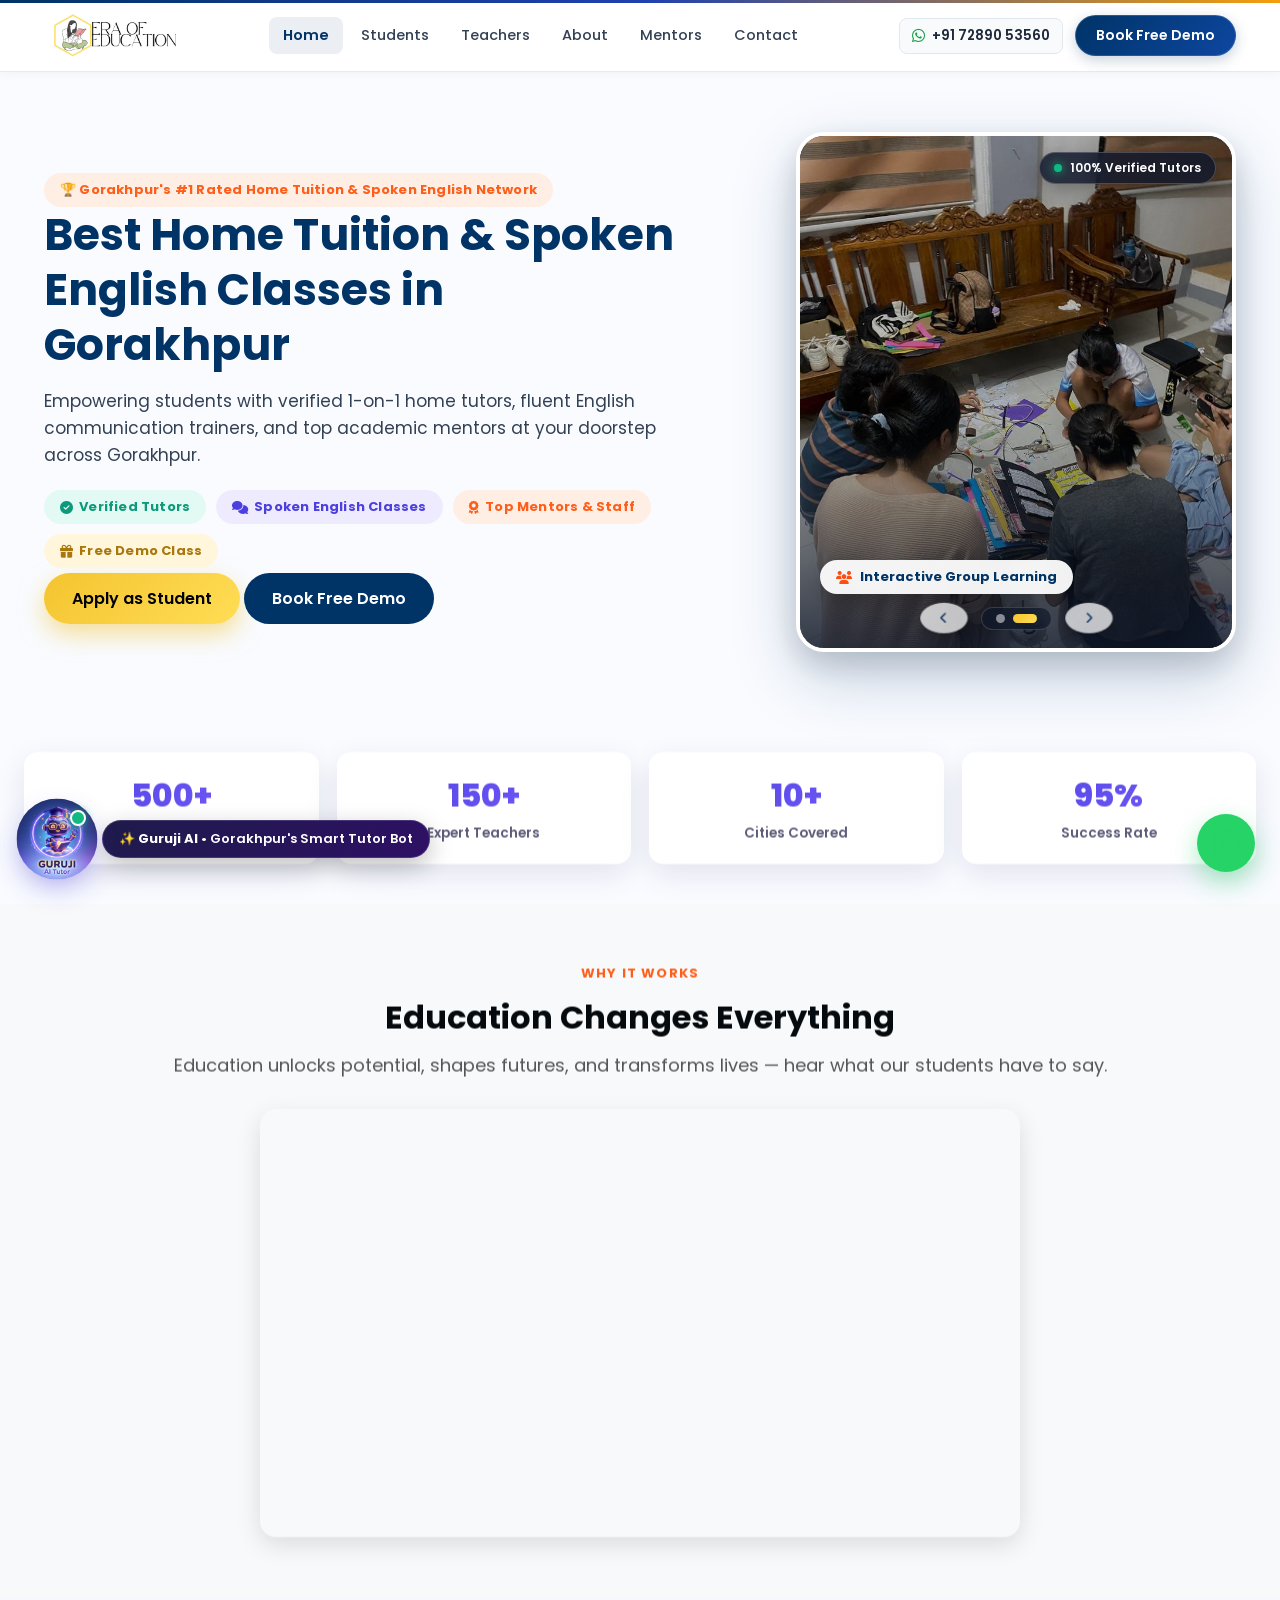
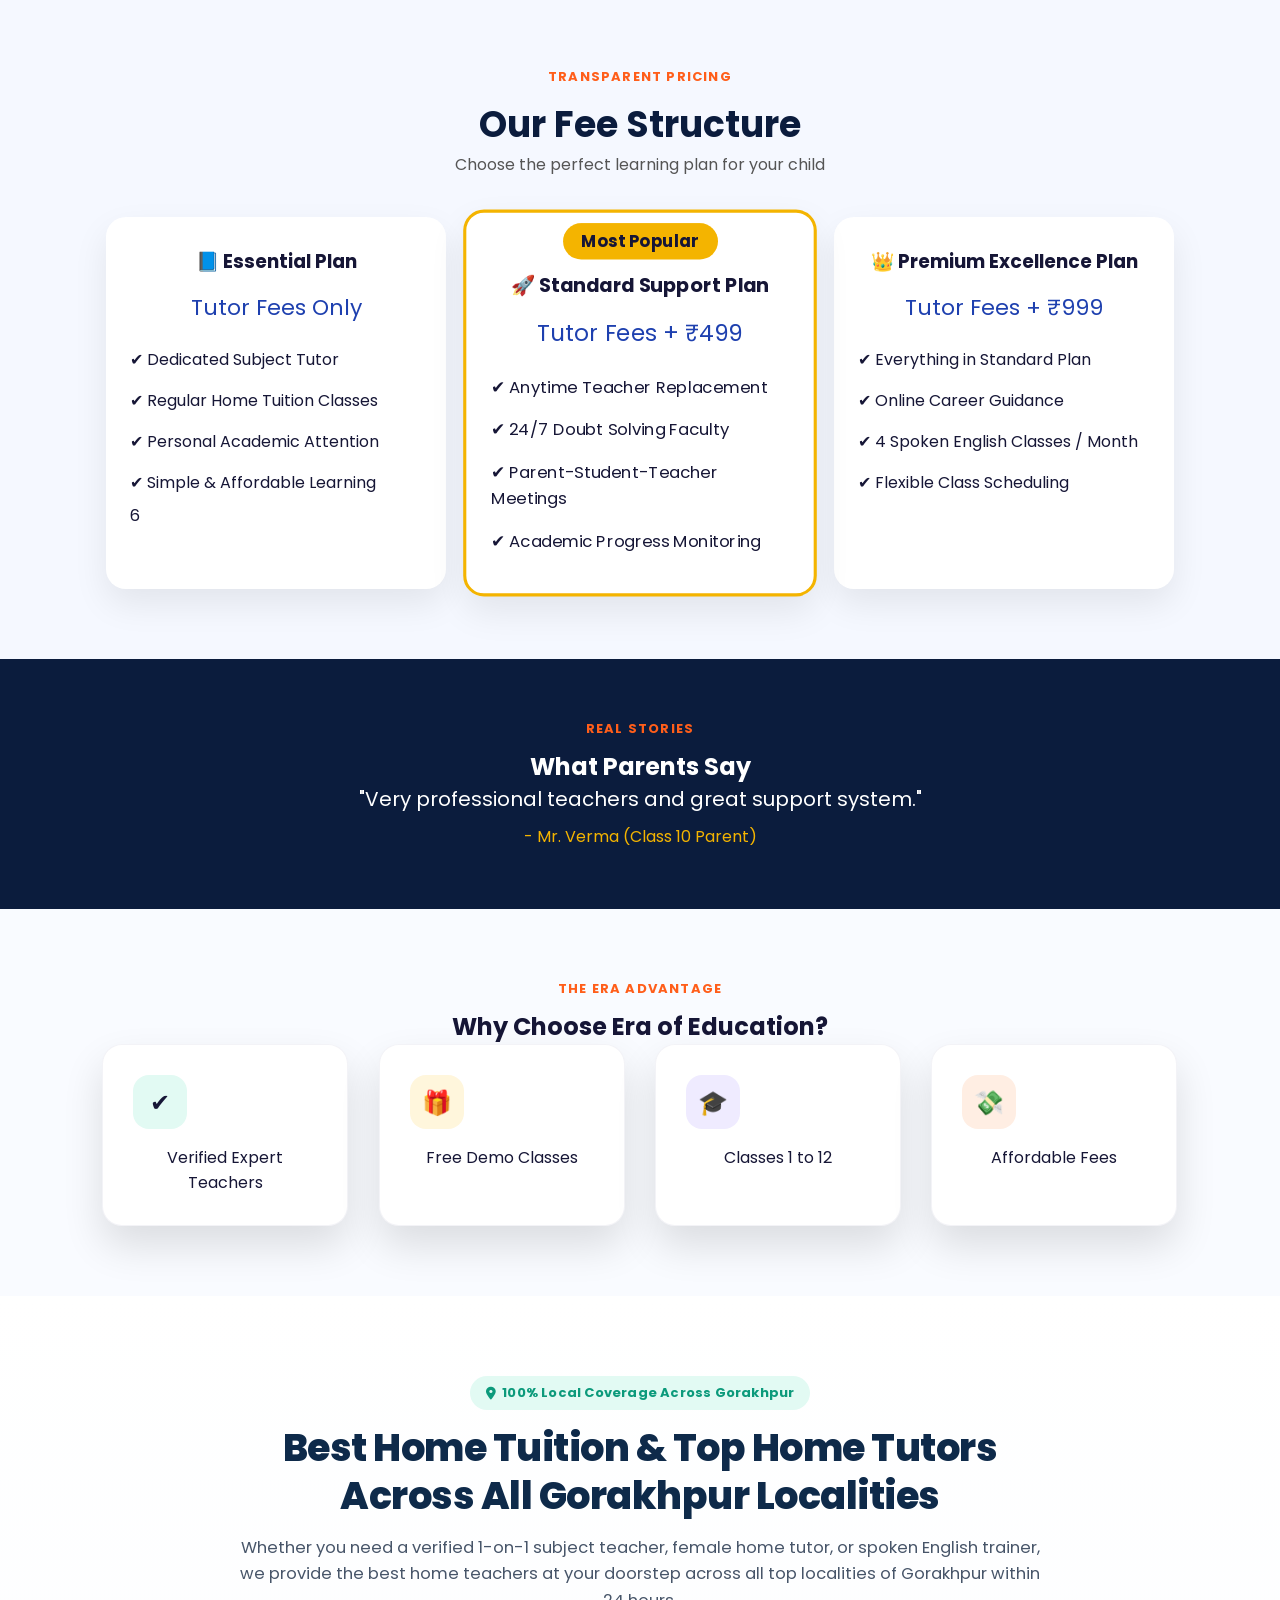
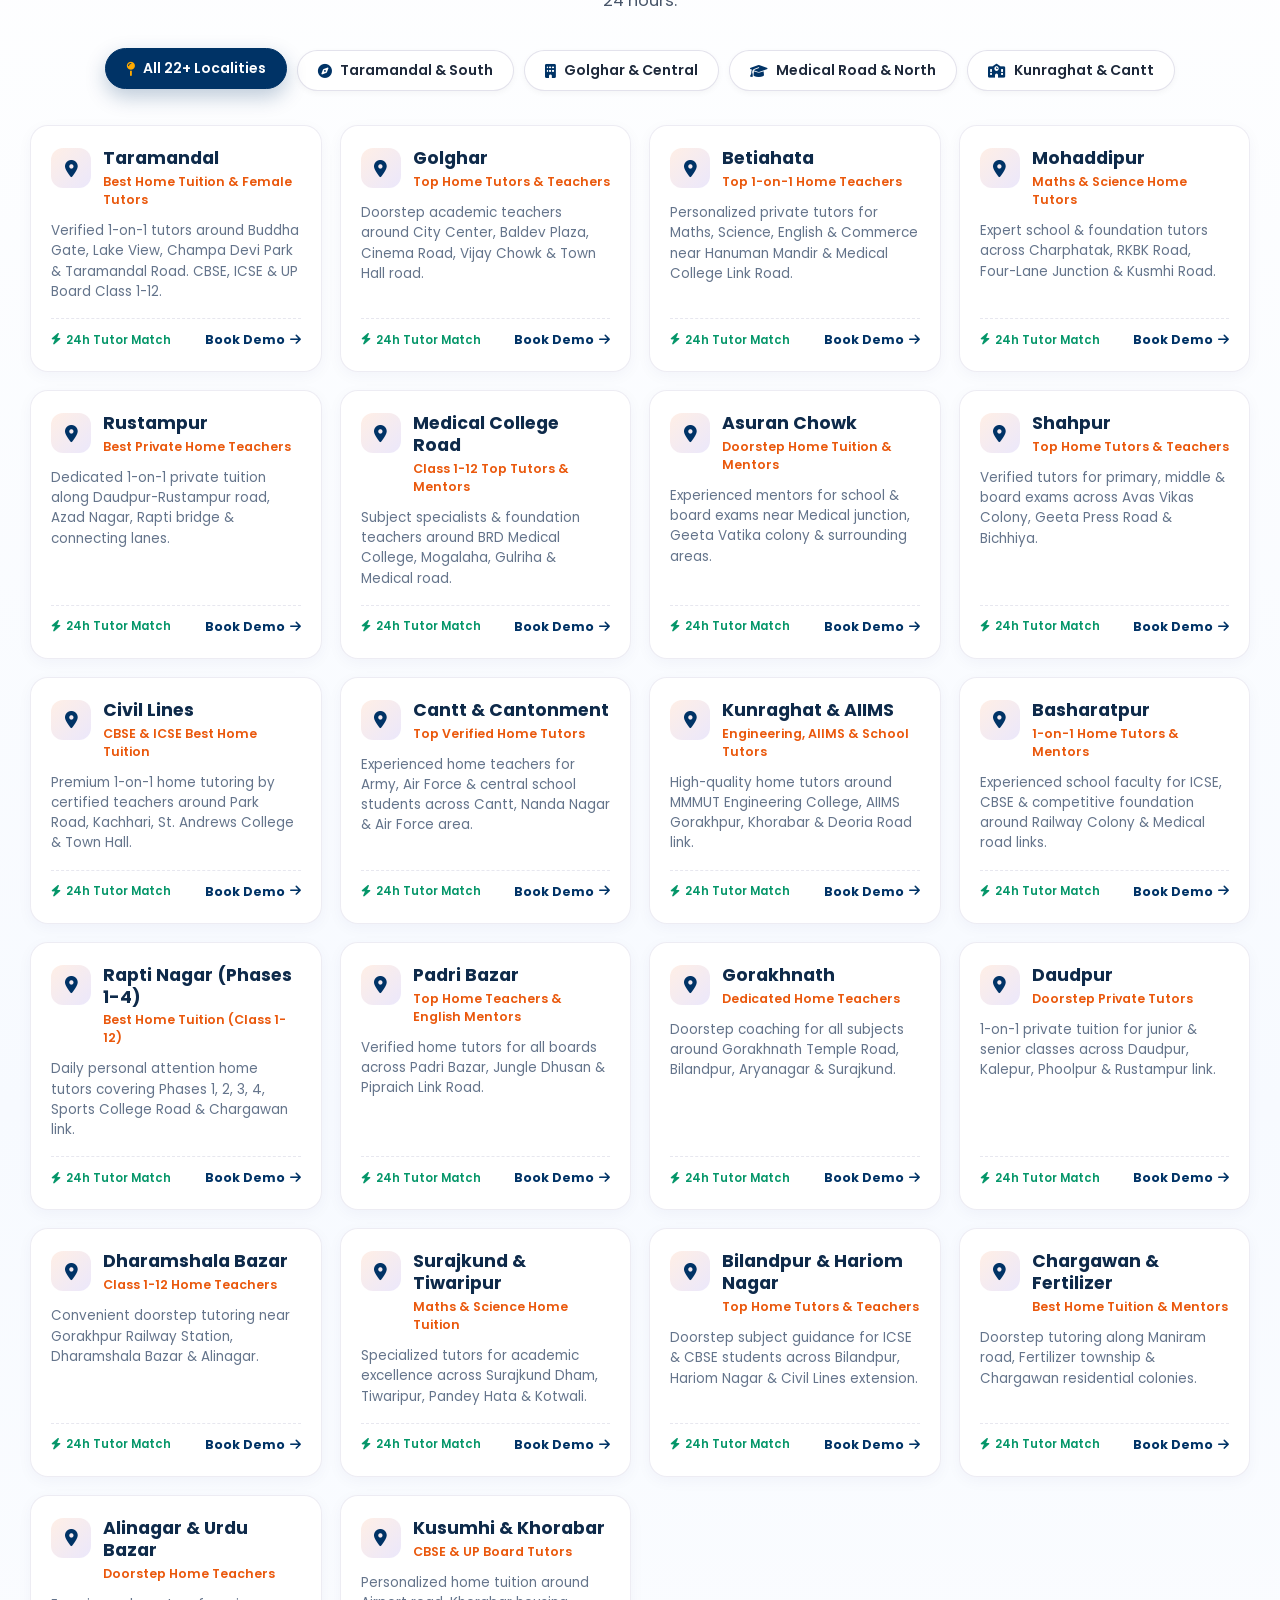
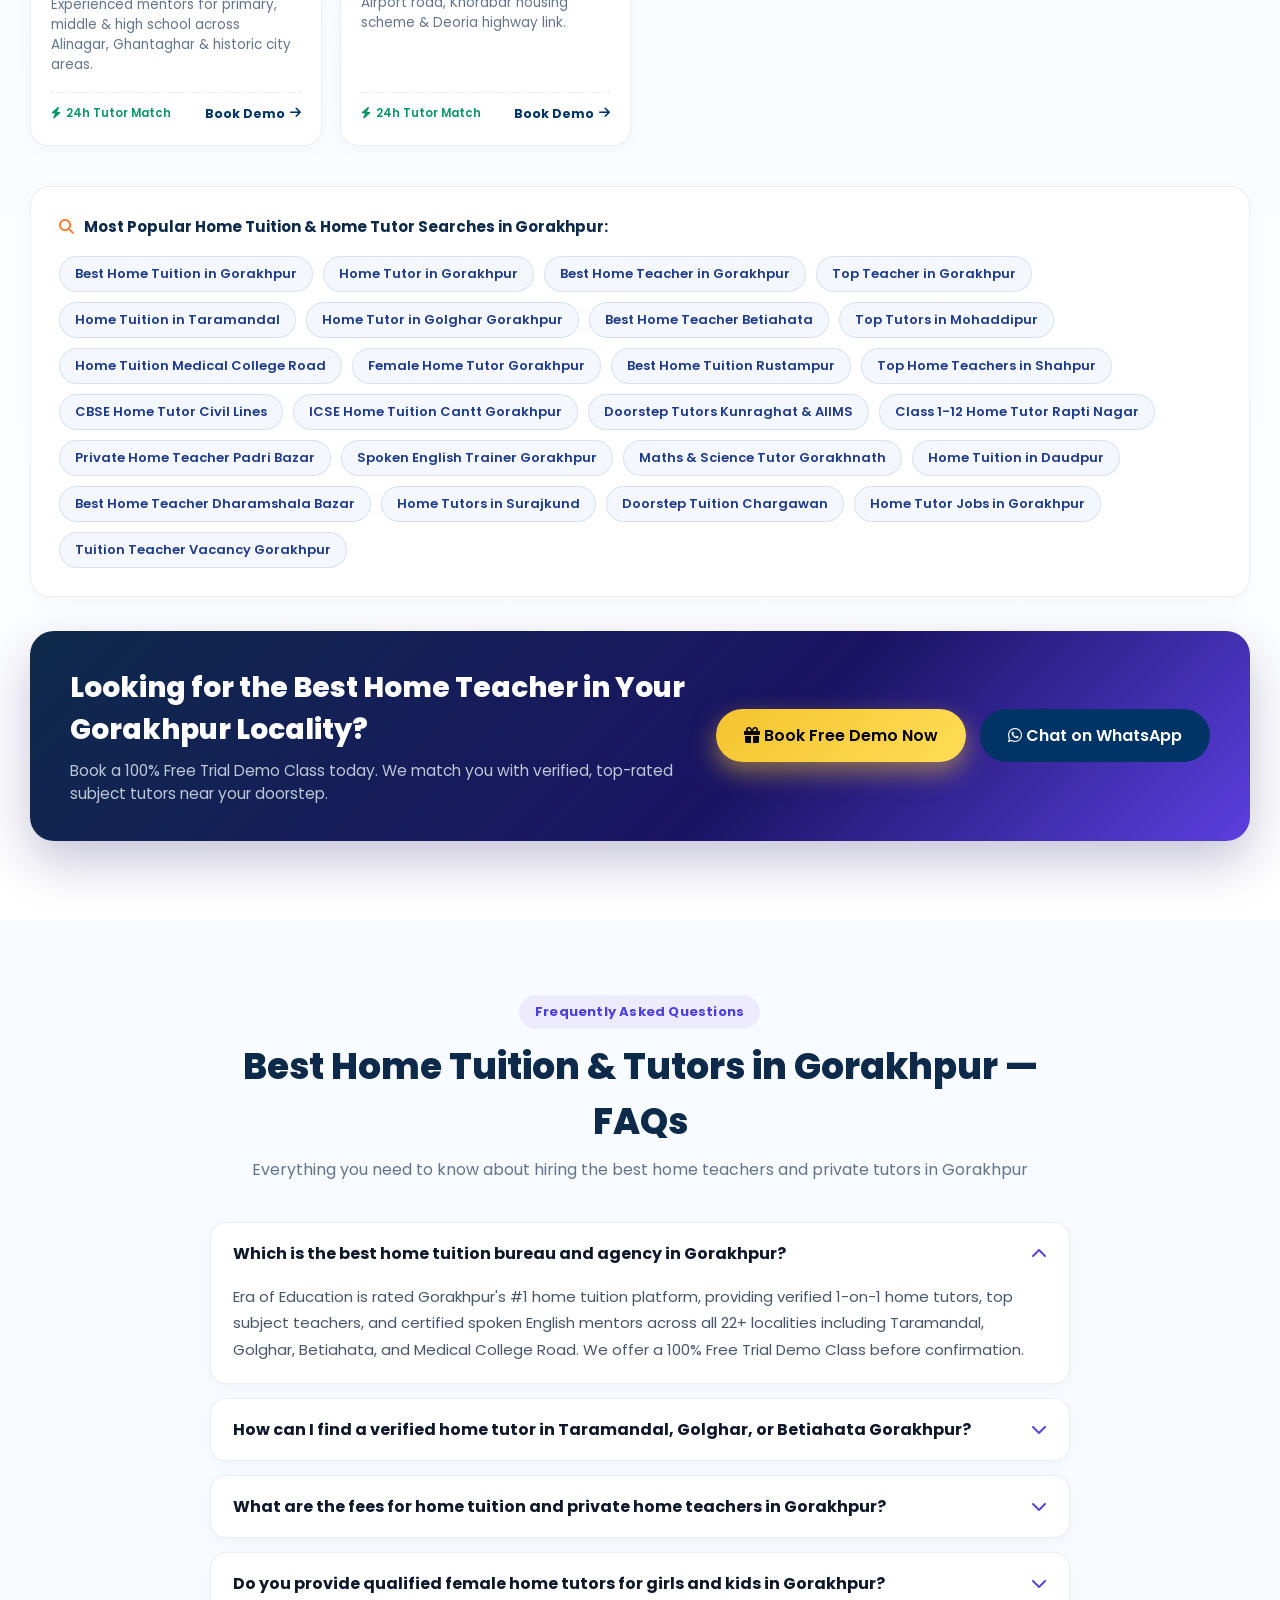
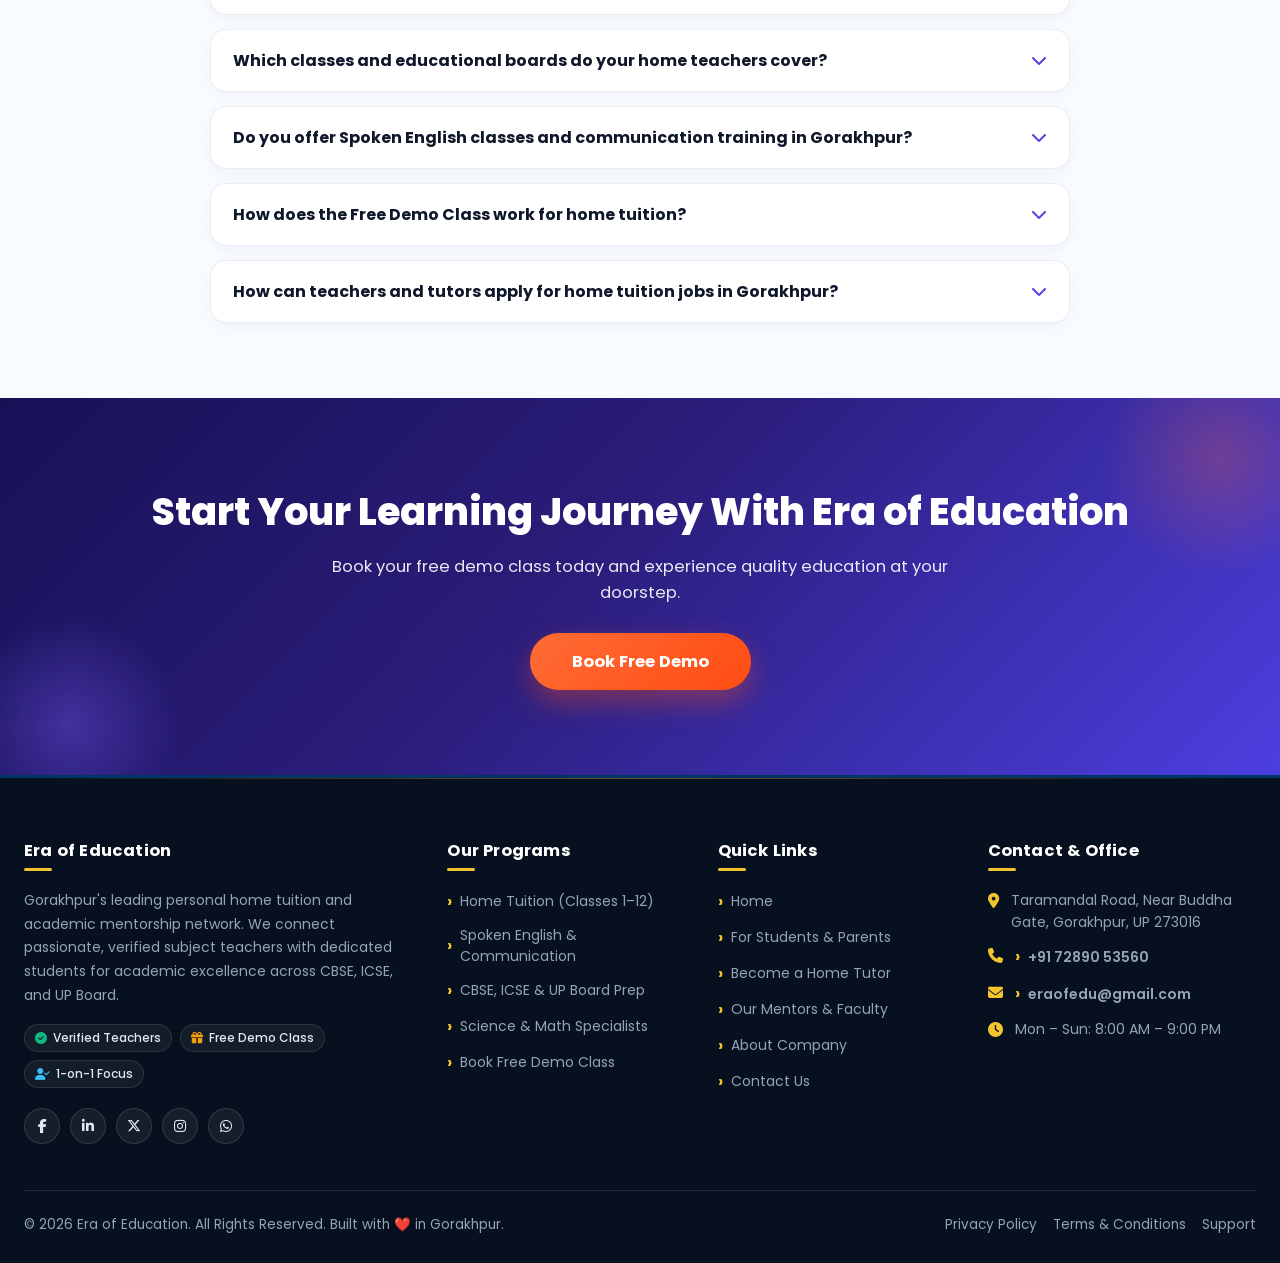
==== commit dadc7cce: "fix(mobile): resolve white blank space on scroll by securing reveal animations and overflow" ====
--- a/index.html
+++ b/index.html
@@ -48,9 +48,9 @@
   <link rel="preconnect" href="https://fonts.googleapis.com">
   <link rel="preconnect" href="https://fonts.gstatic.com" crossorigin>
   <link href="https://fonts.googleapis.com/css2?family=Poppins:wght@400;600;700;800&family=Inter:wght@400;500;600;700&display=swap" rel="stylesheet">
-  <link rel="stylesheet" href="css/theme.css?v=9.0">
-  <link rel="stylesheet" href="css/style.css?v=9.0">
-  <link rel="stylesheet" href="css/guruji.css?v=9.0">
+  <link rel="stylesheet" href="css/theme.css?v=9.1">
+  <link rel="stylesheet" href="css/style.css?v=9.1">
+  <link rel="stylesheet" href="css/guruji.css?v=9.1">
   <link rel="stylesheet" href="https://cdnjs.cloudflare.com/ajax/libs/font-awesome/6.5.0/css/all.min.css">
 
   <!-- JSON-LD Structured Data for Google Rich Snippets -->
@@ -1854,8 +1854,8 @@
   </div>
 </footer>
 
-<script src="js/script.js?v=4.3"></script>
-<script src="js/guruji.js?v=4.3"></script>
+<script src="js/script.js?v=9.1"></script>
+<script src="js/guruji.js?v=9.1"></script>
 
 </body>
 </html>
--- a/css/theme.css
+++ b/css/theme.css
@@ -37,8 +37,9 @@
   scroll-behavior: smooth;
   -webkit-text-size-adjust: 100%;
 }
-html, body {
+body {
   max-width: 100%;
+  width: 100%;
   overflow-x: hidden;
 }
 * { box-sizing: border-box; }
@@ -421,12 +422,38 @@
 .btn-outline:hover{ background:rgba(255,255,255,0.15); transform:translateY(-3px); }
 
 /* ================= REVEAL ANIMATIONS ================= */
-.reveal{ opacity:0; transform:translateY(28px); transition:opacity .7s ease, transform .7s ease; }
-.reveal.show{ opacity:1; transform:translateY(0); }
-.reveal-delay-1.show{ transition-delay:.1s; }
-.reveal-delay-2.show{ transition-delay:.2s; }
-.reveal-delay-3.show{ transition-delay:.3s; }
-.reveal-delay-4.show{ transition-delay:.4s; }
+.reveal {
+  opacity: 0;
+  transform: translateY(22px);
+  transition: opacity .5s cubic-bezier(0.16, 1, 0.3, 1), transform .5s cubic-bezier(0.16, 1, 0.3, 1);
+  will-change: opacity, transform;
+}
+.reveal.show {
+  opacity: 1 !important;
+  transform: translateY(0) !important;
+}
+.reveal-delay-1.show { transition-delay: .08s; }
+.reveal-delay-2.show { transition-delay: .15s; }
+.reveal-delay-3.show { transition-delay: .22s; }
+.reveal-delay-4.show { transition-delay: .3s; }
+
+/* Mobile safety: on phones and small touch screens (<= 768px), disable initial opacity:0
+   so that content NEVER appears as blank white space during touch scrolling */
+@media (max-width: 768px) {
+  .reveal {
+    opacity: 1 !important;
+    transform: none !important;
+    transition: none !important;
+  }
+}
+
+@media (prefers-reduced-motion: reduce) {
+  .reveal {
+    opacity: 1 !important;
+    transform: none !important;
+    transition: none !important;
+  }
+}
 
 @keyframes floaty{ 0%,100%{ transform:translateY(0);} 50%{ transform:translateY(-12px);} }
 .float{ animation:floaty 4s ease-in-out infinite; }
--- a/css/style.css
+++ b/css/style.css
@@ -405,6 +405,7 @@
 }
 
 /* Responsive hero: stack on medium/small screens to avoid overlap */
+/* Responsive hero: stack on medium/small screens to avoid overlap */
 @media (max-width: 960px) {
   .hero {
     flex-direction: column;
@@ -425,7 +426,7 @@
     height: 440px;
   }
   .hero-text h1 {
-    font-size: 30px;
+    font-size: clamp(26px, 5vw, 36px);
     text-align: center;
   }
   .hero-text p {
@@ -441,8 +442,38 @@
   .hero-buttons a {
     display: inline-block;
     width: auto;
-    min-width: 180px;
+    min-width: 170px;
     margin: 4px;
+  }
+}
+
+@media (max-width: 480px) {
+  .hero {
+    padding: 24px 16px 36px;
+    gap: 20px;
+  }
+  .hero-text h1 {
+    font-size: clamp(23px, 6.5vw, 30px);
+    line-height: 1.25;
+  }
+  .hero-badges {
+    justify-content: center;
+    gap: 6px;
+  }
+  .hero-buttons {
+    flex-direction: column;
+    width: 100%;
+    gap: 10px;
+  }
+  .hero-buttons a {
+    width: 100%;
+    min-width: 0;
+    margin: 0;
+    padding: 14px 20px;
+    text-align: center;
+  }
+  .hero-image img {
+    max-width: 280px;
   }
 }
 
@@ -543,16 +574,20 @@
 }
 
 .video-wrapper {
-  max-width: 800px;
+  position: relative;
+  width: 100%;
+  max-width: 760px;
   margin: auto;
-  border-radius: 12px;
+  border-radius: 16px;
   overflow: hidden;
-  box-shadow: 0 8px 20px rgba(0,0,0,0.1);
+  box-shadow: 0 8px 24px rgba(0,0,0,0.12);
+  aspect-ratio: 16 / 9;
 }
 
 .video-wrapper iframe {
   width: 100%;
-  height: 450px;
+  height: 100%;
+  border: 0;
 }
 .school-ad-section {
   background: #ffffff;
@@ -647,27 +682,49 @@
 
 .pricing-grid {
   display: flex;
-  gap: 30px;
+  gap: 24px;
   justify-content: center;
   flex-wrap: wrap;
 }
 
 .pricing-card {
   background: white;
-  width: 320px;
-  padding: 30px;
-  border-radius: 15px;
-  box-shadow: 0 15px 35px rgba(0,0,0,0.1);
-  transition: 0.3s;
+  width: 100%;
+  max-width: 340px;
+  padding: 30px 24px;
+  border-radius: 20px;
+  box-shadow: 0 15px 35px rgba(0,0,0,0.08);
+  transition: transform 0.3s ease, box-shadow 0.3s ease;
+  box-sizing: border-box;
 }
 
 .pricing-card:hover {
-  transform: translateY(-10px);
+  transform: translateY(-8px);
 }
 
 .popular {
   border: 3px solid #f4b400;
-  transform: scale(1.05);
+}
+
+@media (min-width: 769px) {
+  .popular {
+    transform: scale(1.04);
+  }
+  .popular:hover {
+    transform: scale(1.04) translateY(-8px);
+  }
+}
+
+@media (max-width: 768px) {
+  .pricing-section {
+    padding: 50px 16px;
+  }
+  .pricing-grid {
+    gap: 18px;
+  }
+  .pricing-card {
+    padding: 24px 20px;
+  }
 }
 
 .badge {
@@ -755,12 +812,502 @@
 /* Scroll Animation */
 .animate {
   opacity: 0;
-  transform: translateY(40px);
-  transition: 1s ease;
+  transform: translateY(30px);
+  transition: 0.8s cubic-bezier(0.16, 1, 0.3, 1);
 }
 
 .animate.show {
-  opacity: 1;
-  transform: translateY(0);
-}
-
+  opacity: 1 !important;
+  transform: translateY(0) !important;
+}
+
+@media (max-width: 768px) {
+  .animate {
+    opacity: 1 !important;
+    transform: none !important;
+    transition: none !important;
+  }
+}
+
+@media (prefers-reduced-motion: reduce) {
+  .animate {
+    opacity: 1 !important;
+    transform: none !important;
+  }
+}
+
+/* ================================================================
+   GORAKHPUR LOCALITIES SEO EXPLORER — ELEGANT INTERACTIVE SHOWCASE
+   Clean, Organized, Luxurious, and High-Converting Design
+   ================================================================ */
+.local-hub-wrap {
+  max-width: 1140px;
+  margin: 0 auto;
+}
+
+/* Category Filter Pills */
+.locality-filter-tabs {
+  display: flex;
+  align-items: center;
+  justify-content: center;
+  gap: 10px;
+  flex-wrap: wrap;
+  margin: 20px 0 24px;
+}
+
+.locality-tab-btn {
+  background: #FFFFFF;
+  border: 1.5px solid #E2E8F0;
+  color: #475569;
+  font-size: 13.5px;
+  font-weight: 600;
+  padding: 8px 18px;
+  border-radius: 999px;
+  cursor: pointer;
+  transition: all 0.25s ease;
+  display: inline-flex;
+  align-items: center;
+  gap: 6px;
+}
+
+.locality-tab-btn:hover {
+  border-color: #4C3FE0;
+  color: #4C3FE0;
+  background: #F8F9FE;
+}
+
+.locality-tab-btn.active {
+  background: linear-gradient(135deg, #4C3FE0, #7B61FF);
+  color: #FFFFFF;
+  border-color: #4C3FE0;
+  box-shadow: 0 4px 14px rgba(76, 63, 224, 0.3);
+}
+
+/* SPOTLIGHT SHOWCASE HERO CARD */
+.locality-spotlight-card {
+  background: linear-gradient(135deg, #0F172A 0%, #1E1B4B 60%, #312E81 100%);
+  color: #FFFFFF;
+  border-radius: 24px;
+  padding: 34px 38px;
+  margin-bottom: 30px;
+  box-shadow: 0 20px 45px -10px rgba(15, 23, 42, 0.35);
+  border: 1px solid rgba(255, 255, 255, 0.12);
+  display: grid;
+  grid-template-columns: 1.2fr 1fr;
+  gap: 36px;
+  align-items: center;
+  position: relative;
+  overflow: hidden;
+  transition: all 0.35s ease;
+}
+
+.locality-spotlight-card::before {
+  content: "";
+  position: absolute;
+  top: -60px;
+  right: -60px;
+  width: 220px;
+  height: 220px;
+  border-radius: 50%;
+  background: radial-gradient(circle, rgba(123, 97, 255, 0.35) 0%, transparent 70%);
+  pointer-events: none;
+}
+
+.spotlight-left {
+  position: relative;
+  z-index: 2;
+}
+
+.spotlight-badge-row {
+  display: flex;
+  align-items: center;
+  gap: 10px;
+  flex-wrap: wrap;
+  margin-bottom: 12px;
+}
+
+.spotlight-pill {
+  font-size: 11.5px;
+  font-weight: 700;
+  padding: 4px 12px;
+  border-radius: 20px;
+  letter-spacing: 0.4px;
+  text-transform: uppercase;
+  background: rgba(255, 255, 255, 0.15);
+  color: #A7F3D0;
+  display: inline-flex;
+  align-items: center;
+  gap: 6px;
+}
+
+.spotlight-pill-live {
+  background: rgba(16, 185, 129, 0.2);
+  color: #34D399;
+  border: 1px solid rgba(16, 185, 129, 0.4);
+}
+
+.spotlight-left h3 {
+  font-size: clamp(24px, 3.2vw, 32px);
+  margin: 0 0 6px;
+  font-family: 'Poppins', sans-serif;
+  color: #FFFFFF;
+}
+
+.spotlight-landmark {
+  font-size: 14px;
+  color: #94A3B8;
+  display: flex;
+  align-items: center;
+  gap: 6px;
+  margin-bottom: 14px;
+}
+
+.spotlight-desc {
+  font-size: 14px;
+  line-height: 1.6;
+  color: #CBD5E1;
+  margin: 0 0 22px;
+  max-width: 500px;
+}
+
+.spotlight-actions {
+  display: flex;
+  align-items: center;
+  gap: 12px;
+  flex-wrap: wrap;
+}
+
+.btn-spotlight-wa {
+  background: #25D366;
+  color: #FFFFFF !important;
+  font-weight: 700;
+  font-size: 14px;
+  padding: 12px 24px;
+  border-radius: 999px;
+  text-decoration: none;
+  display: inline-flex;
+  align-items: center;
+  gap: 8px;
+  box-shadow: 0 6px 20px rgba(37, 211, 102, 0.35);
+  transition: transform 0.2s, box-shadow 0.2s;
+}
+
+.btn-spotlight-wa:hover {
+  transform: translateY(-2px);
+  box-shadow: 0 10px 24px rgba(37, 211, 102, 0.45);
+}
+
+.btn-spotlight-demo {
+  background: rgba(255, 255, 255, 0.14);
+  color: #FFFFFF !important;
+  border: 1px solid rgba(255, 255, 255, 0.25);
+  font-weight: 600;
+  font-size: 13.5px;
+  padding: 11px 20px;
+  border-radius: 999px;
+  text-decoration: none;
+  display: inline-flex;
+  align-items: center;
+  gap: 6px;
+  transition: all 0.2s;
+}
+
+.btn-spotlight-demo:hover {
+  background: rgba(255, 255, 255, 0.24);
+}
+
+/* Spotlight Stats Grid (Right Column) */
+.spotlight-stats-grid {
+  display: grid;
+  grid-template-columns: 1fr 1fr;
+  gap: 12px;
+  position: relative;
+  z-index: 2;
+}
+
+.spotlight-stat-box {
+  background: rgba(255, 255, 255, 0.07);
+  border: 1px solid rgba(255, 255, 255, 0.12);
+  border-radius: 16px;
+  padding: 16px;
+  backdrop-filter: blur(8px);
+  -webkit-backdrop-filter: blur(8px);
+  transition: transform 0.2s;
+}
+
+.spotlight-stat-box:hover {
+  transform: translateY(-2px);
+  background: rgba(255, 255, 255, 0.1);
+}
+
+.spotlight-stat-box i {
+  font-size: 18px;
+  color: #FF9E66;
+  margin-bottom: 8px;
+  display: block;
+}
+
+.spotlight-stat-box strong {
+  font-size: 14px;
+  color: #FFFFFF;
+  display: block;
+  margin-bottom: 2px;
+}
+
+.spotlight-stat-box span {
+  font-size: 11.5px;
+  color: #94A3B8;
+  display: block;
+  line-height: 1.35;
+}
+
+/* SEARCH & FILTER BAR */
+.local-search-bar {
+  max-width: 480px;
+  margin: 0 auto 24px;
+  position: relative;
+}
+
+.local-search-bar input {
+  width: 100%;
+  padding: 13px 20px 13px 46px;
+  border-radius: 999px;
+  border: 1.5px solid #CBD5E1;
+  font-size: 14px;
+  outline: none;
+  background: #FFFFFF;
+  box-shadow: 0 4px 12px rgba(0, 0, 0, 0.03);
+  transition: border-color 0.2s, box-shadow 0.2s;
+  box-sizing: border-box;
+}
+
+.local-search-bar input:focus {
+  border-color: #4C3FE0;
+  box-shadow: 0 6px 20px rgba(76, 63, 224, 0.14);
+}
+
+.local-search-bar i {
+  position: absolute;
+  left: 18px;
+  top: 50%;
+  transform: translateY(-50%);
+  color: #7B61FF;
+  font-size: 15px;
+}
+
+/* SLEEK COMPACT CHIPS GRID */
+.locality-chips-grid {
+  display: grid;
+  grid-template-columns: repeat(auto-fill, minmax(240px, 1fr));
+  gap: 12px;
+  margin-top: 10px;
+}
+
+.locality-chip-card {
+  background: #FFFFFF;
+  border: 1.5px solid #E2E8F0;
+  border-radius: 14px;
+  padding: 12px 14px;
+  display: flex;
+  align-items: center;
+  justify-content: space-between;
+  gap: 10px;
+  cursor: pointer;
+  transition: all 0.25s cubic-bezier(0.16, 1, 0.3, 1);
+  text-align: left;
+  position: relative;
+}
+
+.locality-chip-card:hover {
+  transform: translateY(-3px);
+  border-color: #7B61FF;
+  box-shadow: 0 8px 20px rgba(76, 63, 224, 0.1);
+  background: #FBFCFF;
+}
+
+.locality-chip-card.active {
+  background: #EEF2FF;
+  border-color: #4C3FE0;
+  box-shadow: 0 8px 22px rgba(76, 63, 224, 0.16);
+}
+
+.locality-chip-main {
+  display: flex;
+  align-items: center;
+  gap: 10px;
+  min-width: 0;
+}
+
+.locality-chip-icon {
+  width: 34px;
+  height: 34px;
+  border-radius: 10px;
+  background: #F1F5F9;
+  color: #4C3FE0;
+  display: flex;
+  align-items: center;
+  justify-content: center;
+  font-size: 14px;
+  flex-shrink: 0;
+  transition: background 0.2s, color 0.2s;
+}
+
+.locality-chip-card.active .locality-chip-icon,
+.locality-chip-card:hover .locality-chip-icon {
+  background: #4C3FE0;
+  color: #FFFFFF;
+}
+
+.locality-chip-text {
+  min-width: 0;
+}
+
+.locality-chip-text h4 {
+  margin: 0;
+  font-size: 14px;
+  font-weight: 700;
+  color: #1E293B;
+  white-space: nowrap;
+  overflow: hidden;
+  text-overflow: ellipsis;
+}
+
+.locality-chip-text span {
+  font-size: 11.5px;
+  color: #64748B;
+  display: block;
+  white-space: nowrap;
+  overflow: hidden;
+  text-overflow: ellipsis;
+}
+
+.locality-chip-tag {
+  background: #E8FBF4;
+  color: #059669;
+  font-size: 11px;
+  font-weight: 700;
+  padding: 4px 8px;
+  border-radius: 20px;
+  white-space: nowrap;
+  flex-shrink: 0;
+  border: 1px solid rgba(5, 150, 105, 0.15);
+}
+
+.locality-chip-card.active .locality-chip-tag {
+  background: #059669;
+  color: #FFFFFF;
+}
+
+/* Local SEO Content Blocks */
+.local-seo-feature-box {
+  background: #FFFFFF;
+  border-radius: 20px;
+  padding: 36px 32px;
+  box-shadow: 0 10px 30px rgba(0, 0, 0, 0.04);
+  margin: 36px auto 0;
+  border: 1px solid #ECEFF5;
+}
+
+.local-seo-feature-grid {
+  display: grid;
+  grid-template-columns: repeat(auto-fit, minmax(280px, 1fr));
+  gap: 24px;
+  margin-top: 20px;
+}
+
+.local-seo-col h3 {
+  font-size: 16px;
+  color: #0F172A;
+  margin-bottom: 8px;
+  display: flex;
+  align-items: center;
+  gap: 8px;
+}
+
+.local-seo-col p {
+  font-size: 13.5px;
+  line-height: 1.6;
+  color: #475569;
+  margin: 0;
+}
+
+@media (max-width: 768px) {
+  .locality-filter-tabs {
+    flex-wrap: nowrap;
+    overflow-x: auto;
+    -webkit-overflow-scrolling: touch;
+    justify-content: flex-start;
+    padding: 6px 4px 14px;
+    margin: 16px 0 20px;
+    scrollbar-width: none;
+  }
+  .locality-filter-tabs::-webkit-scrollbar {
+    display: none;
+  }
+  .locality-tab-btn {
+    flex-shrink: 0;
+    white-space: nowrap;
+    font-size: 13px;
+    padding: 8px 14px;
+  }
+  .locality-spotlight-card {
+    grid-template-columns: 1fr;
+    gap: 20px;
+    padding: 24px 18px;
+    border-radius: 20px;
+  }
+  .spotlight-actions {
+    flex-direction: column;
+    width: 100%;
+    gap: 10px;
+  }
+  .spotlight-actions a {
+    width: 100%;
+    justify-content: center;
+    text-align: center;
+    padding: 13px 18px;
+    font-size: 14.5px;
+  }
+  .spotlight-stats-grid {
+    grid-template-columns: 1fr 1fr;
+    gap: 8px;
+  }
+  .spotlight-stat-box {
+    padding: 12px 10px;
+  }
+  .locality-chips-grid {
+    grid-template-columns: repeat(2, 1fr);
+    gap: 8px;
+  }
+  .features {
+    padding: 50px 16px;
+  }
+  .feature-grid {
+    grid-template-columns: 1fr 1fr;
+    gap: 12px;
+  }
+  .card.icon-card {
+    padding: 18px 12px;
+    font-size: 13.5px;
+    border-radius: 16px;
+  }
+  .local-seo-feature-box {
+    padding: 24px 16px;
+    border-radius: 18px;
+  }
+  .local-seo-feature-grid {
+    grid-template-columns: 1fr;
+    gap: 16px;
+  }
+}
+
+@media (max-width: 440px) {
+  .locality-chips-grid {
+    grid-template-columns: 1fr;
+  }
+  .feature-grid {
+    grid-template-columns: 1fr;
+  }
+}
+
+
